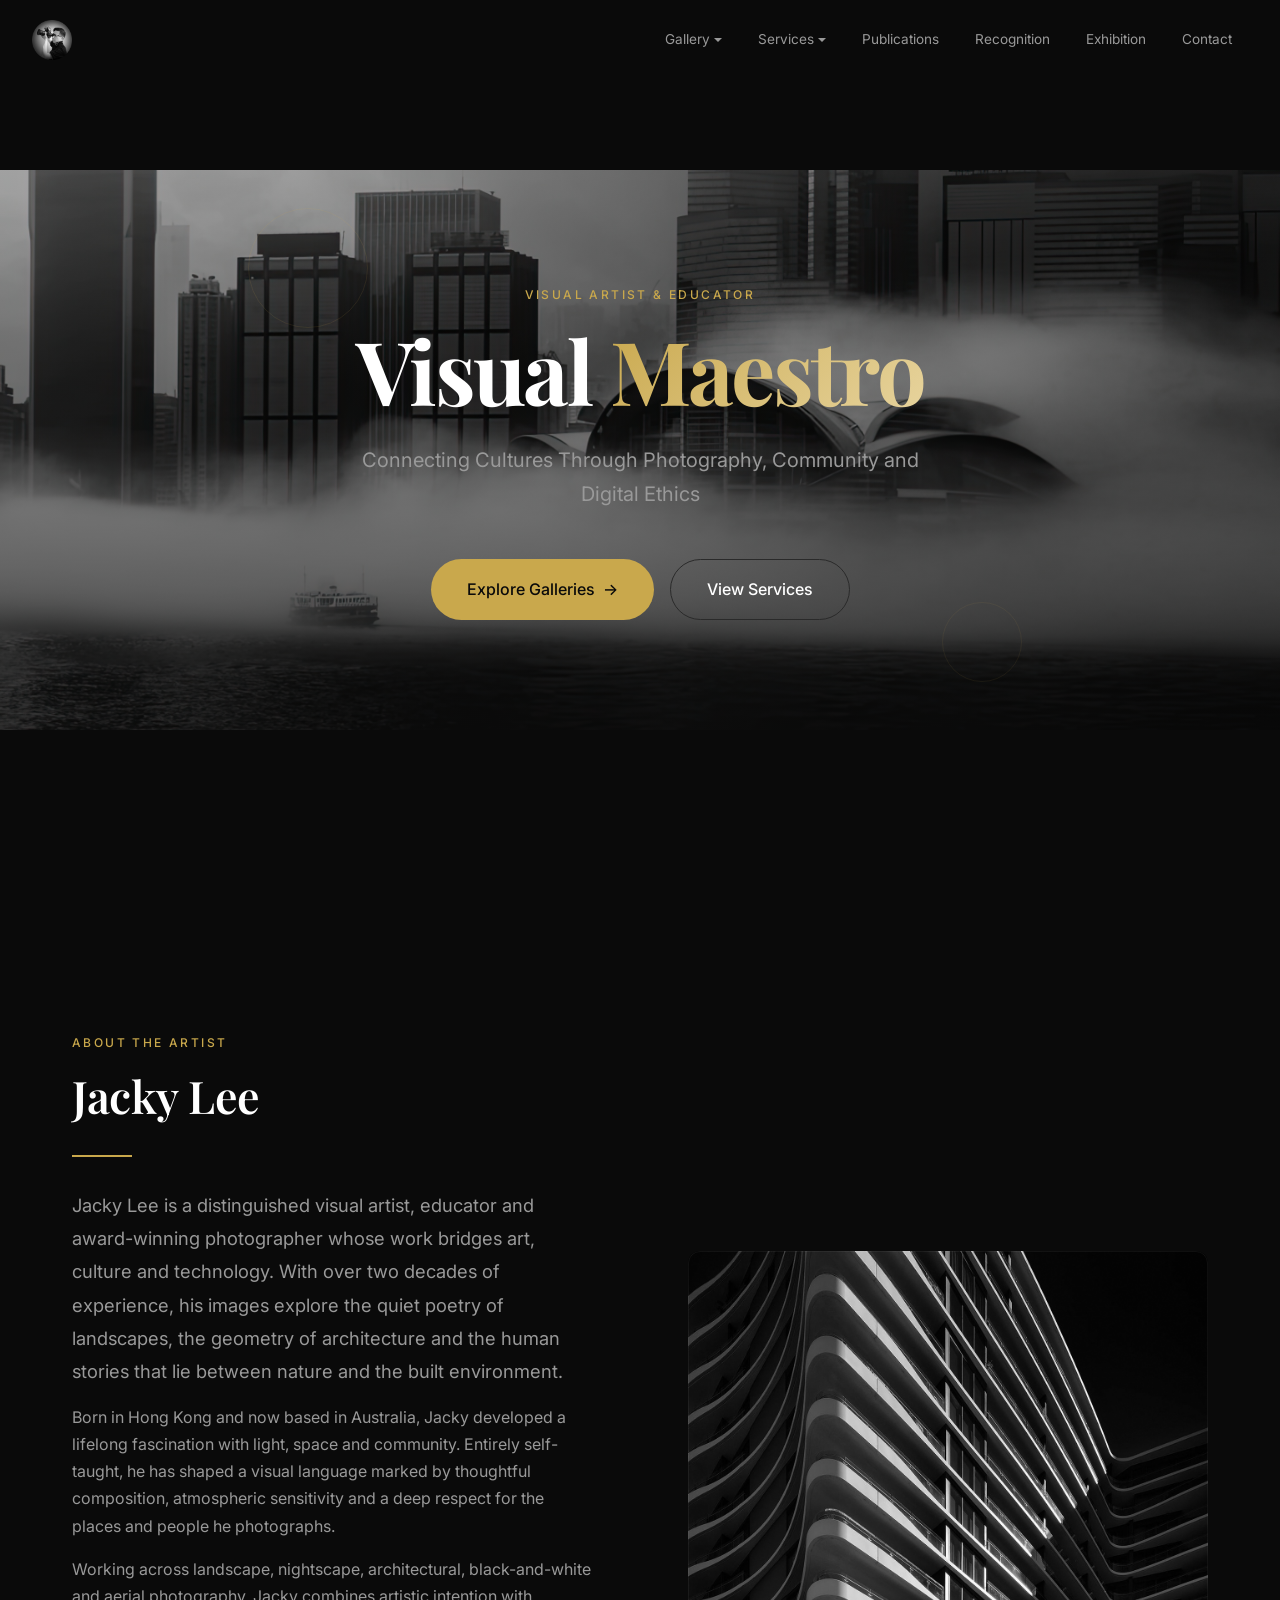
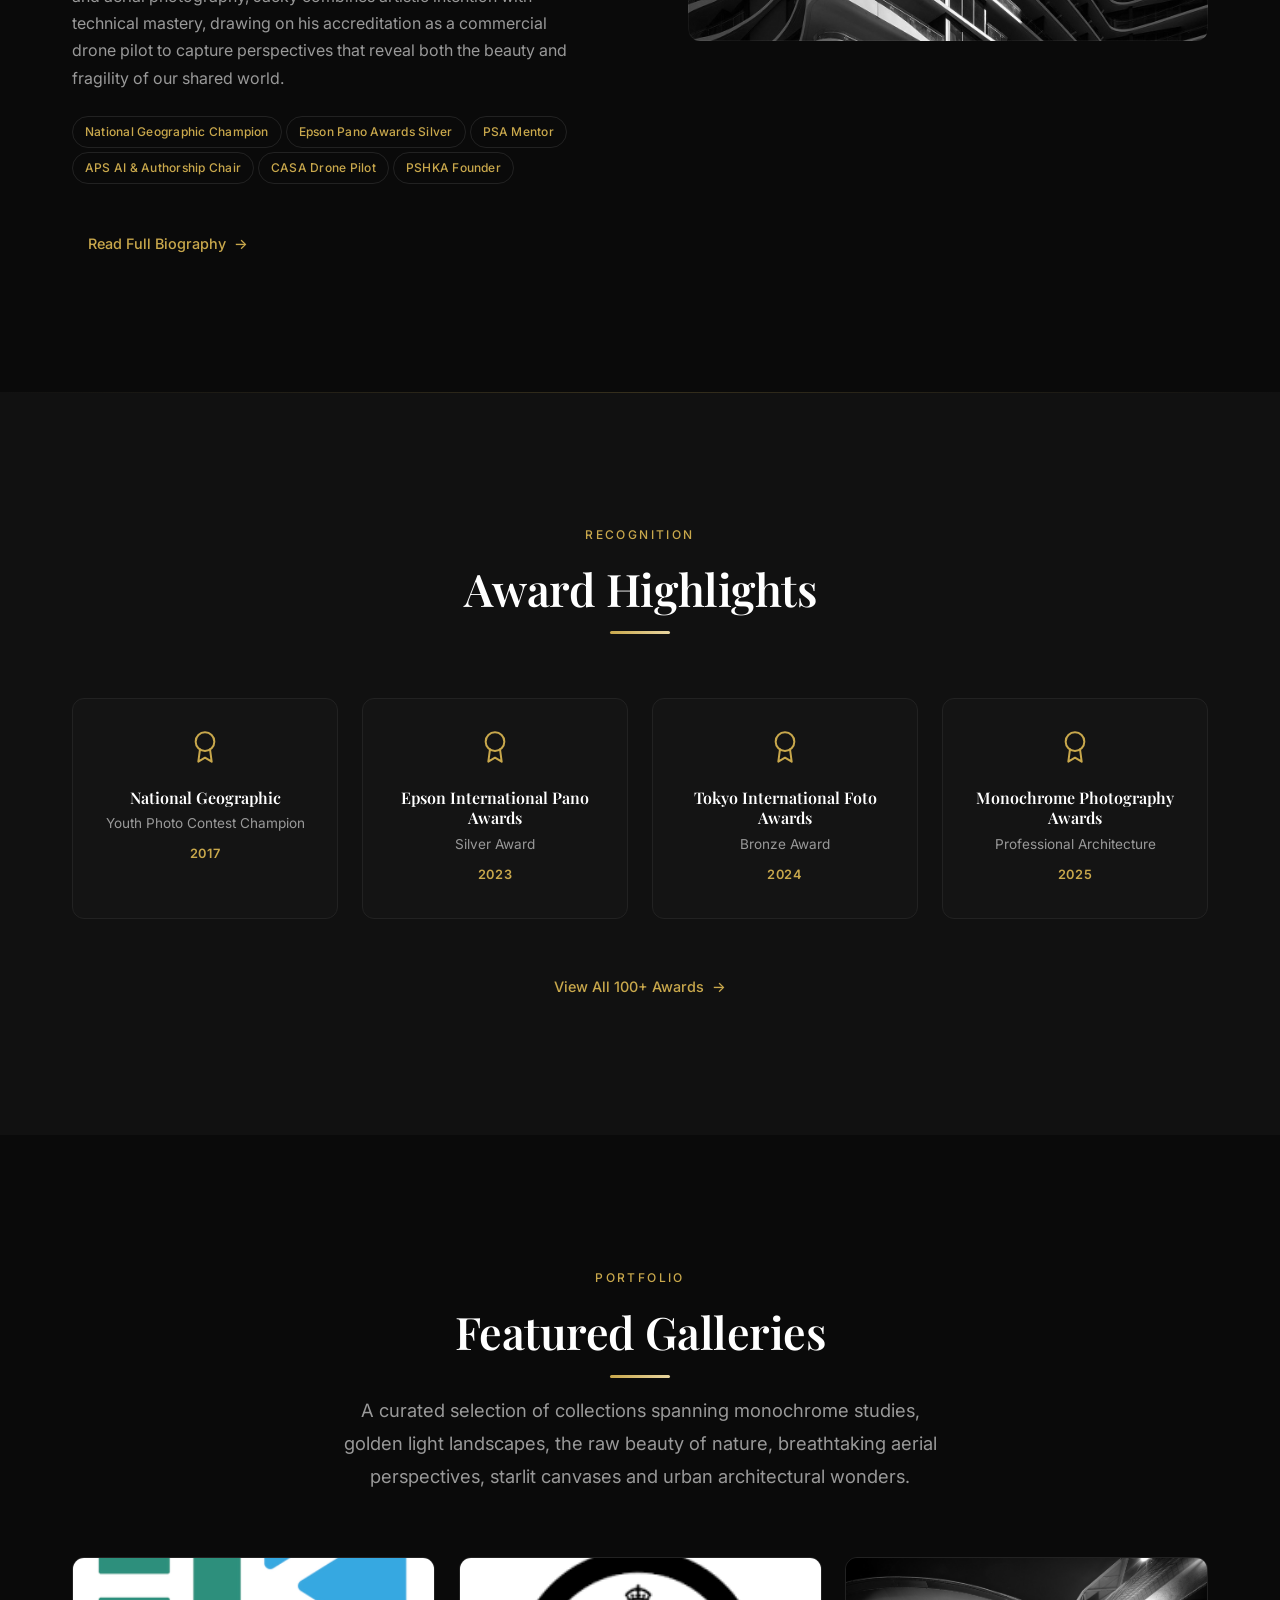
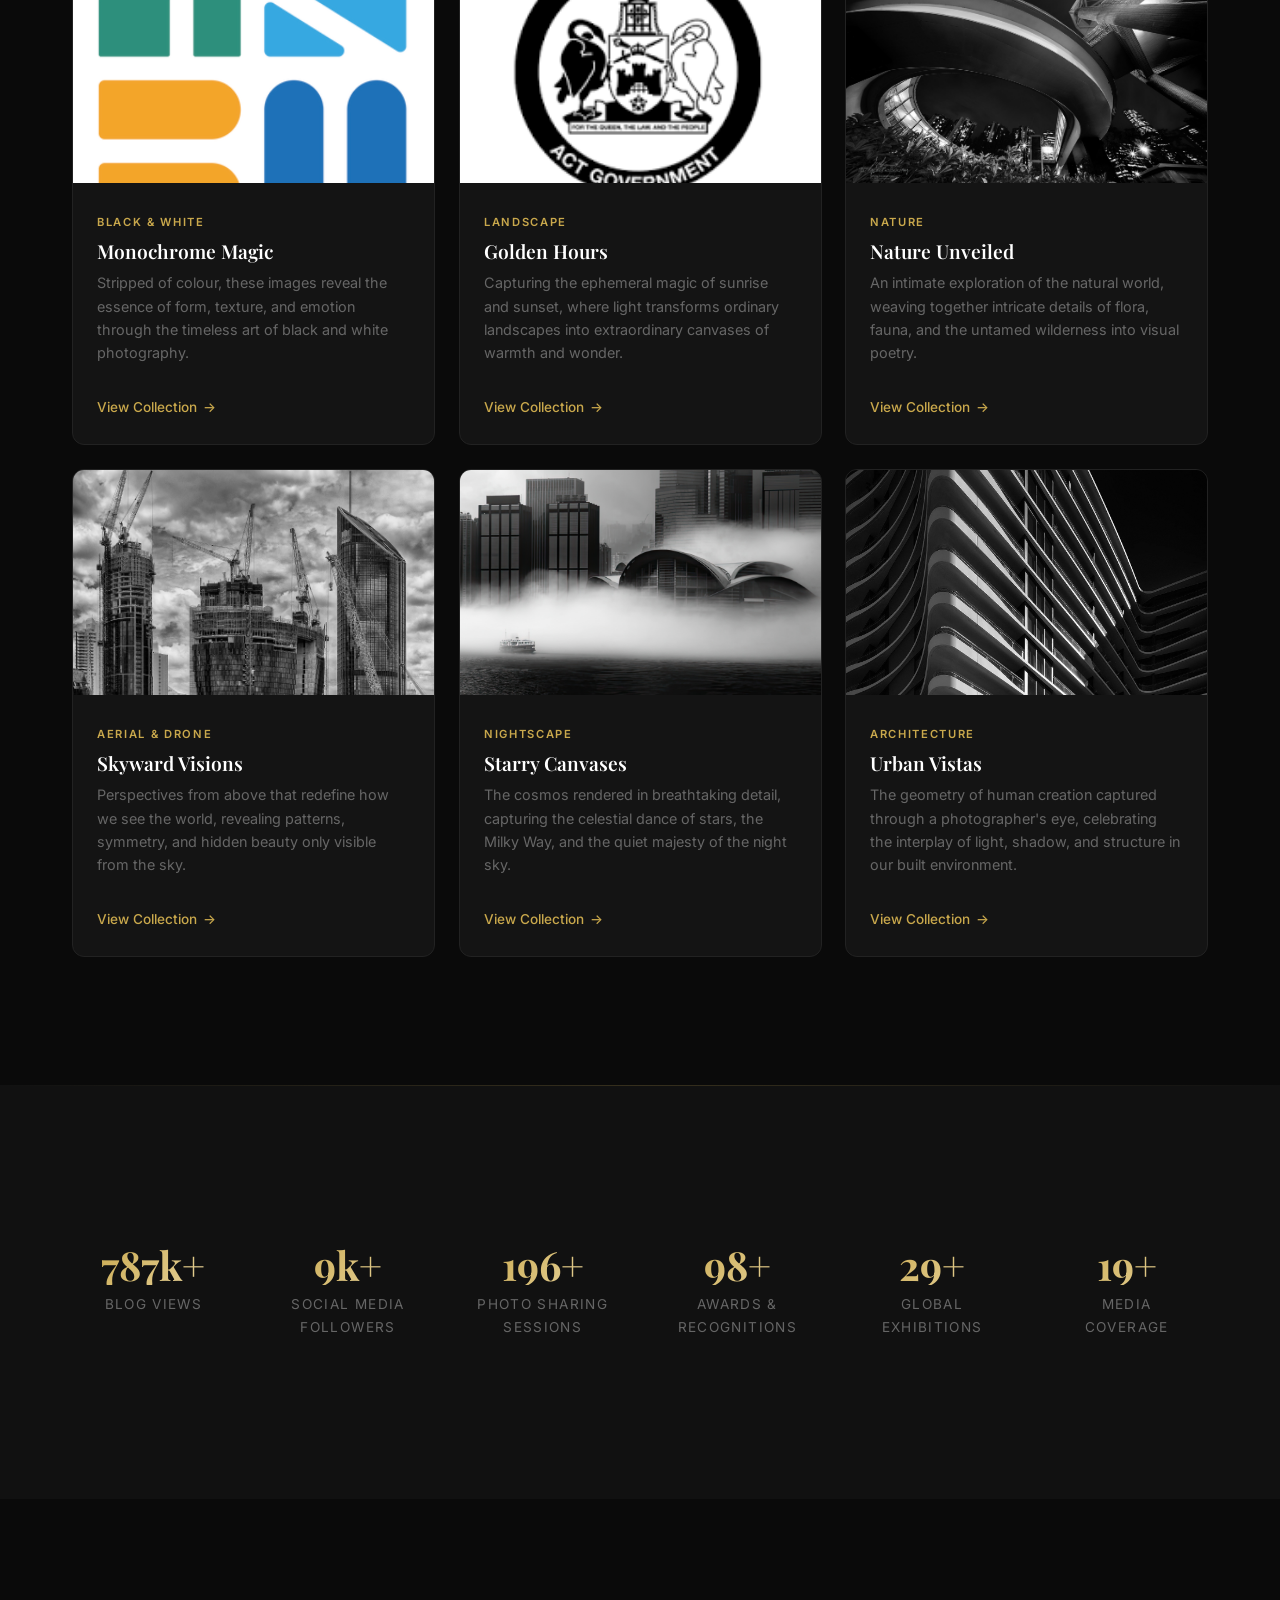
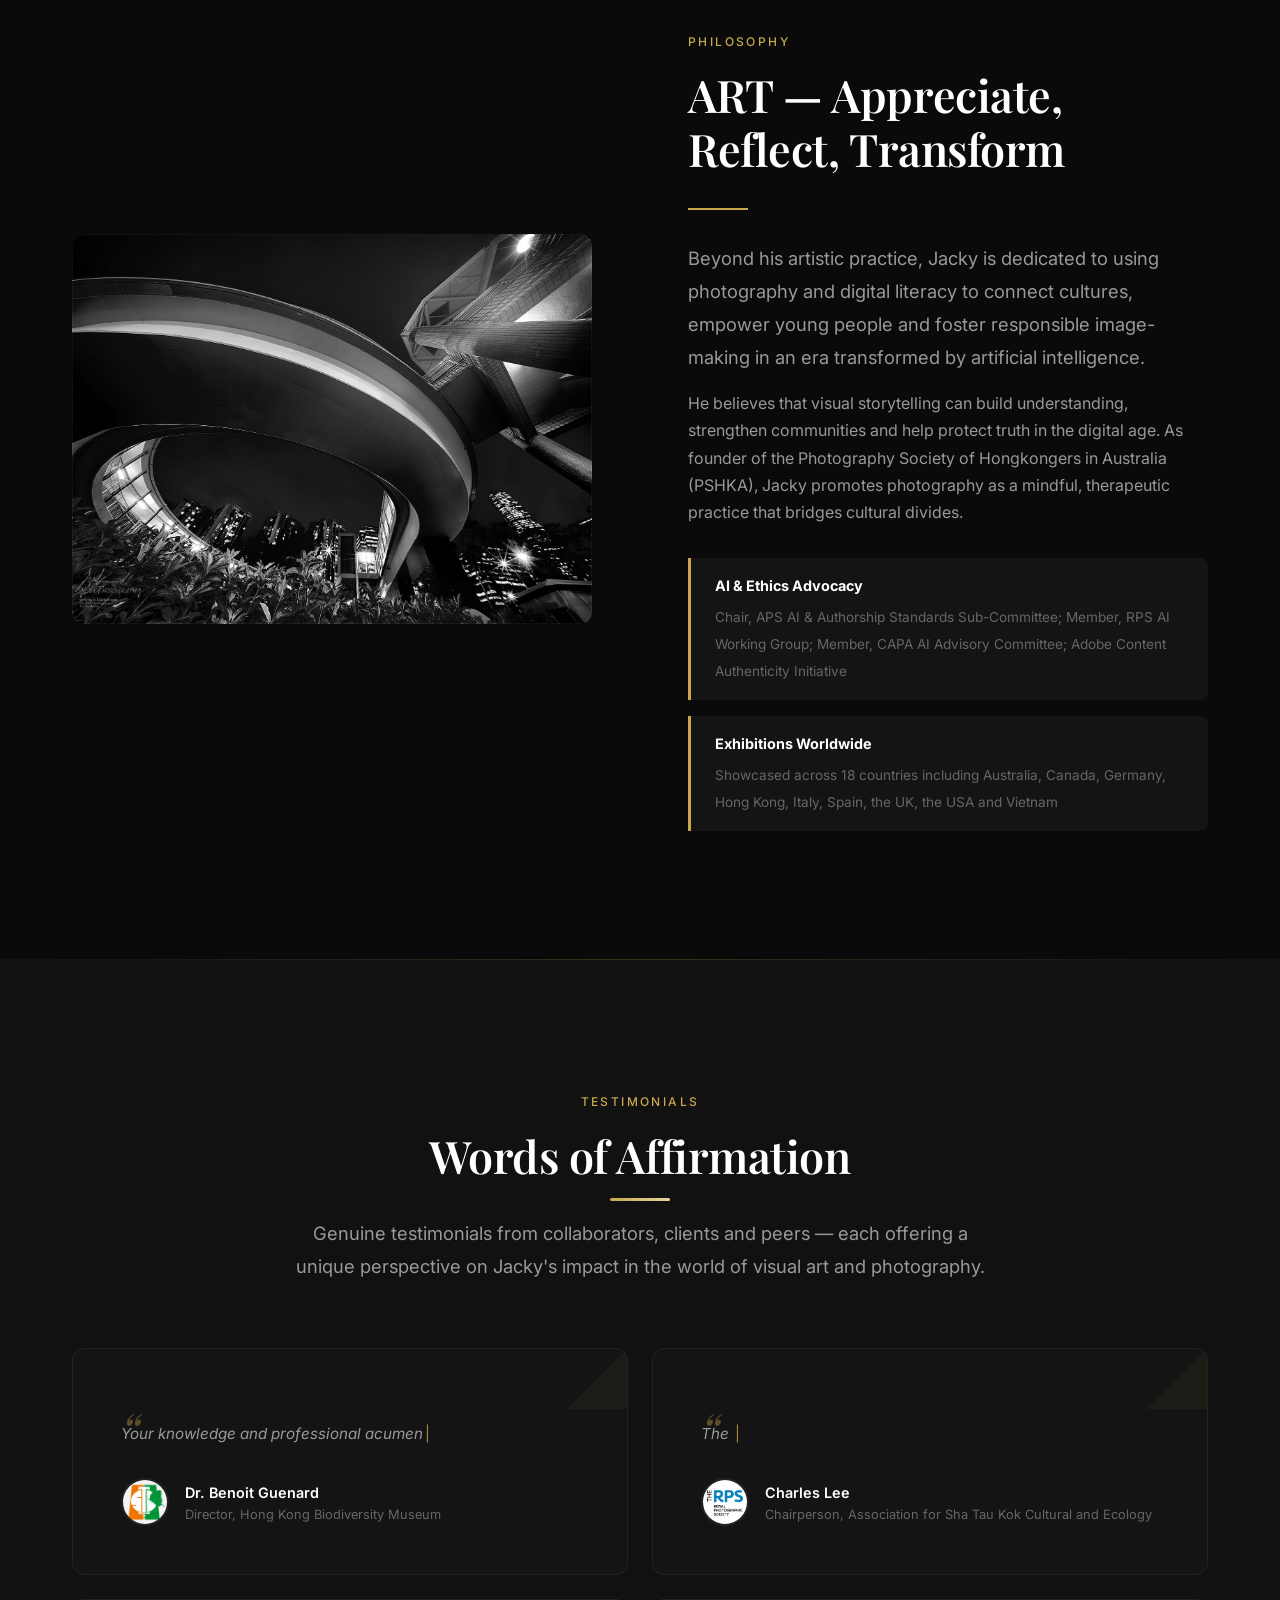
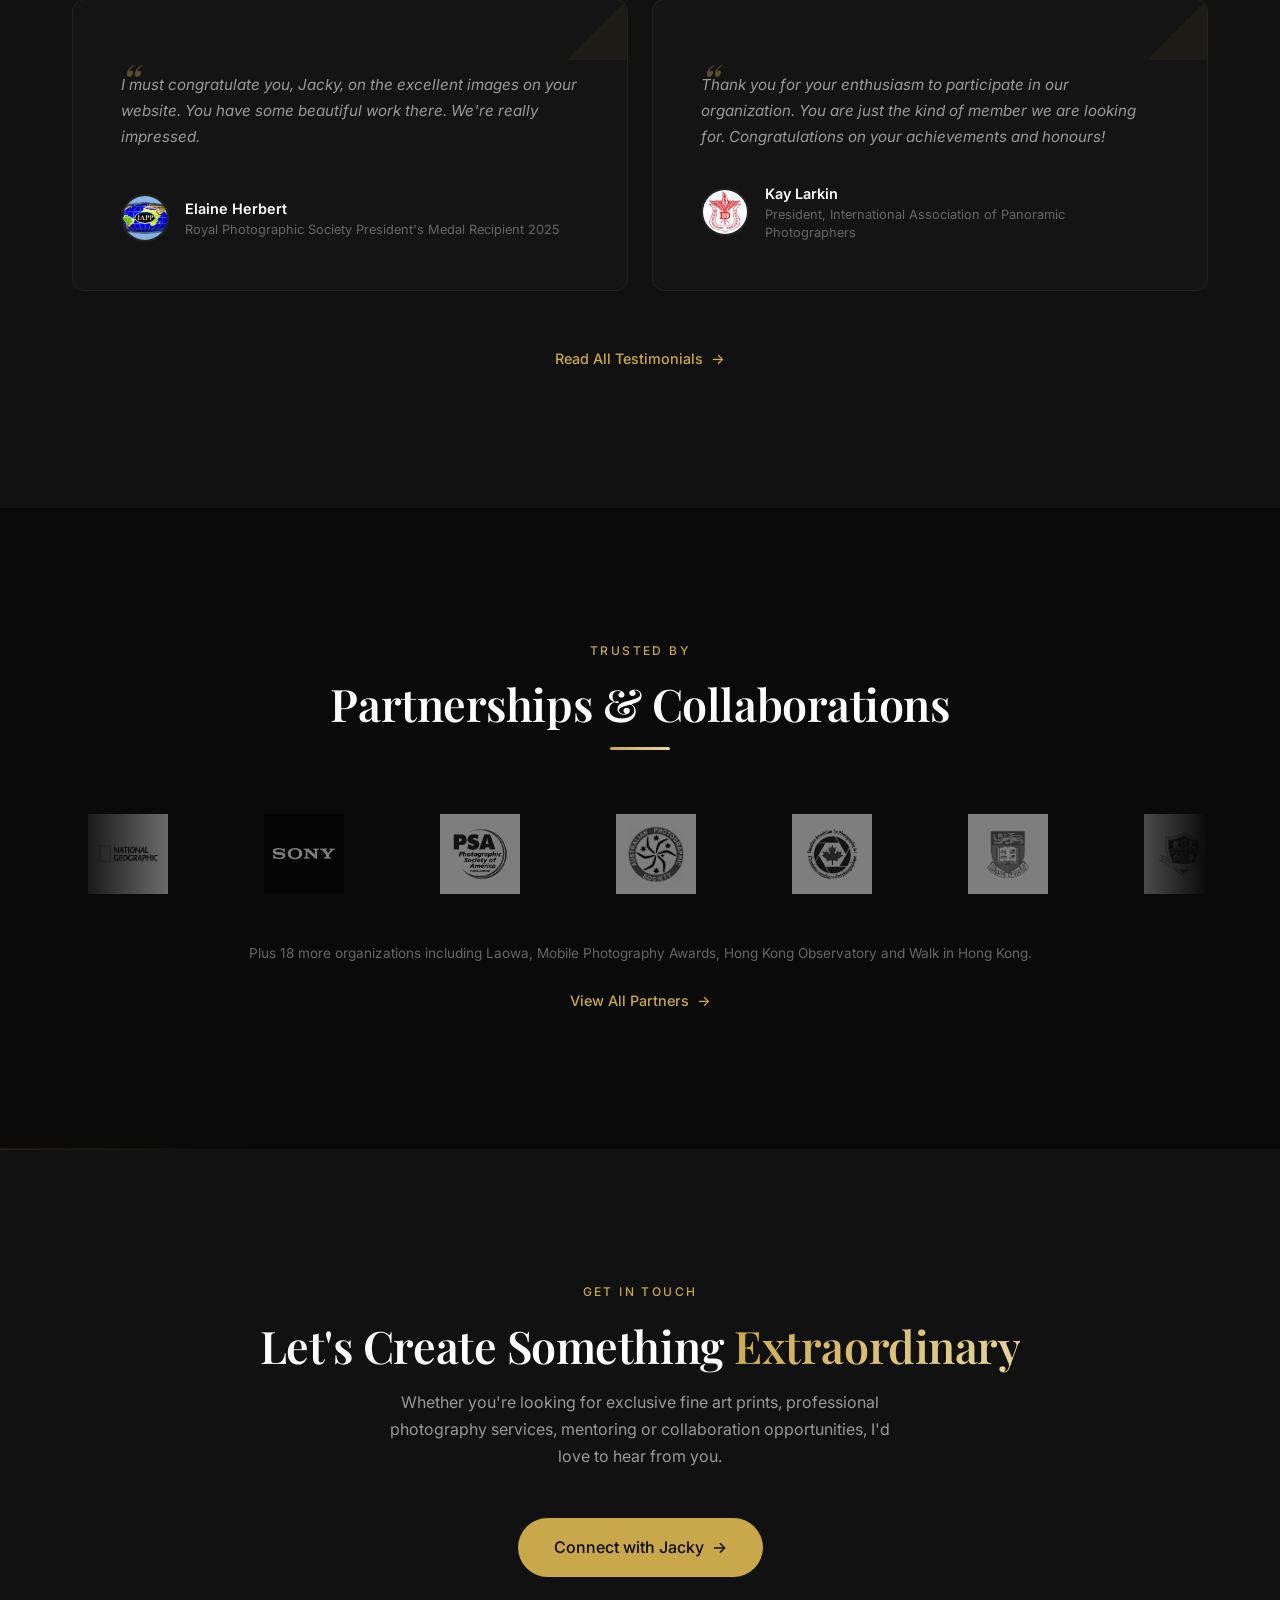
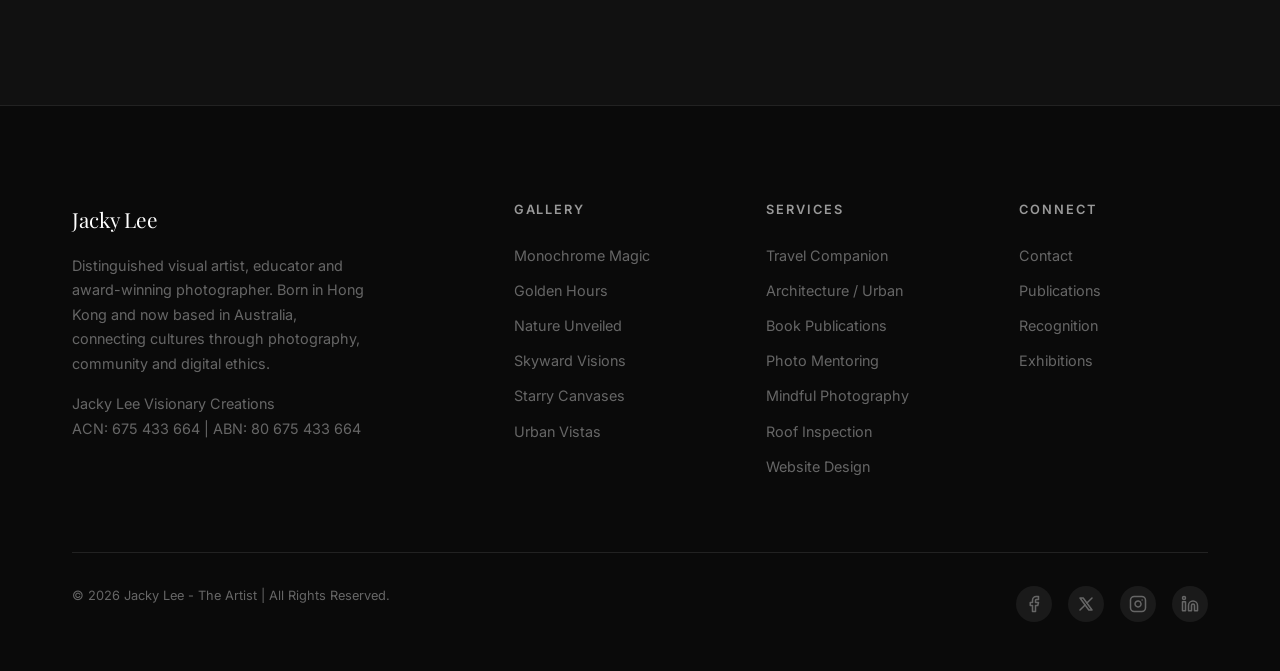
==== index.html @ e9c990aa "Testimonials: 2x2 rotating grid with all 9 quotes and typewriter effect - Changed testimonials from " ====
<!DOCTYPE html>
<html lang="en">
<head>
  <meta charset="UTF-8">
  <meta name="viewport" content="width=device-width, initial-scale=1.0">
  <meta name="description" content="Explore Jacky Lee's artistry: curated galleries, exclusive prints, photography tutorials, and immersive tours. Connect for mentoring and updates.">
  <meta name="author" content="Jacky Lee">
  <meta name="keywords" content="Jacky Lee, photography, visual artist, educator, landscape, nightscape, architectural, aerial drone, fine art prints, Australia, Hong Kong">
  <meta property="og:title" content="Visual Maestro - Jacky Lee The Artist">
  <meta property="og:description" content="Explore Jacky Lee's artistry: curated galleries, exclusive prints, photography tutorials, and immersive tours.">
  <meta property="og:image" content="images/hero/hero-banner.jpg">
  <meta property="og:type" content="website">
  <meta name="theme-color" content="#0a0a0a">
  <title>Visual Maestro - Jacky Lee The Artist</title>

  <!-- Google Fonts -->
  <link rel="preconnect" href="https://fonts.googleapis.com">
  <link rel="preconnect" href="https://fonts.gstatic.com" crossorigin>
  <link href="https://fonts.googleapis.com/css2?family=Playfair+Display:wght@400;600;700&family=Inter:wght@300;400;500;600&display=swap" rel="stylesheet">

  <!-- Stylesheet -->
  <link rel="stylesheet" href="css/style.css">
</head>
<body>

  <!-- Scroll Progress Indicator -->
  <div class="scroll-progress" aria-hidden="true"></div>

  <!-- ======== Header ======== -->
  <header class="header" role="banner">
    <div class="header__inner">
      <a href="index.html" class="header__logo">
        <img src="images/logo/jackylee-logo.png" alt="Jacky Lee logo" class="header__logo-img">
      </a>

      <nav class="nav" role="navigation" aria-label="Main navigation">
        <div class="nav__dropdown">
          <a href="#galleries" class="nav__link nav__dropdown-toggle">Gallery</a>
          <div class="nav__dropdown-menu">
            <a href="galleries/monochrome-magic.html" class="nav__dropdown-item">Monochrome Magic</a>
            <a href="galleries/golden-hours.html" class="nav__dropdown-item">Golden Hours</a>
            <a href="galleries/natures-tapestry.html" class="nav__dropdown-item">Nature Unveiled</a>
            <a href="galleries/skyward-visions.html" class="nav__dropdown-item">Skyward Visions</a>
            <a href="galleries/starry-canvases.html" class="nav__dropdown-item">Starry Canvases</a>
            <a href="galleries/urban-vistas.html" class="nav__dropdown-item">Urban Vistas</a>
          </div>
        </div>
        <div class="nav__dropdown">
          <a href="services.html" class="nav__link nav__dropdown-toggle">Services</a>
          <div class="nav__dropdown-menu">
            <a href="services.html#travel" class="nav__dropdown-item">Travel Companion</a>
            <a href="services.html#architecture" class="nav__dropdown-item">Architecture / Urban</a>
            <a href="services.html#publications" class="nav__dropdown-item">Book Publications</a>
            <a href="services.html#mentoring" class="nav__dropdown-item">Photo Mentoring</a>
            <a href="services.html#mindful" class="nav__dropdown-item">Mindful Photography</a>
            <a href="services.html#inspection" class="nav__dropdown-item">Roof Inspection</a>
            <a href="services.html#webdesign" class="nav__dropdown-item">Website Design</a>
          </div>
        </div>
        <a href="publications.html" class="nav__link">Publications</a>
        <a href="recognition.html" class="nav__link">Recognition</a>
        <a href="exhibition.html" class="nav__link">Exhibition</a>
        <a href="contact.html" class="nav__link">Contact</a>
      </nav>

      <button class="nav-toggle" aria-label="Toggle navigation menu" aria-expanded="false">
        <span class="nav-toggle__bar"></span>
        <span class="nav-toggle__bar"></span>
        <span class="nav-toggle__bar"></span>
      </button>
    </div>
  </header>

  <!-- Mobile Nav Overlay -->
  <div class="nav-overlay" aria-hidden="true"></div>

  <!-- ======== Hero Section ======== -->
  <section class="hero" id="home">
    <div class="hero__bg">
      <img src="images/hero/hero-banner.jpg" alt="Photography by Jacky Lee" loading="eager">
    </div>
    <div class="hero__overlay"></div>
    <div class="hero__content">
      <span class="subtitle animate-in">Visual Artist &amp; Educator</span>
      <h1 class="hero__title animate-in animate-in--delay-1">Visual <span class="text-gradient">Maestro</span></h1>
      <p class="hero__subtitle animate-in animate-in--delay-2">Connecting Cultures Through Photography, Community and Digital Ethics</p>
      <div class="hero__cta animate-in animate-in--delay-3">
        <a href="#galleries" class="btn btn--primary btn--lg">Explore Galleries <span class="btn__arrow">&rarr;</span></a>
        <a href="services.html" class="btn btn--outline btn--lg">View Services</a>
      </div>
    </div>
  </section>

  <!-- ======== About Section ======== -->
  <section class="section" id="about">
    <div class="container">
      <div class="split animate-in">
        <div class="split__content">
          <span class="subtitle">About the Artist</span>
          <h2>Jacky Lee</h2>
          <div class="divider"></div>
          <p class="lead">Jacky Lee is a distinguished visual artist, educator and award-winning photographer whose work bridges art, culture and technology. With over two decades of experience, his images explore the quiet poetry of landscapes, the geometry of architecture and the human stories that lie between nature and the built environment.</p>
          <p>Born in Hong Kong and now based in Australia, Jacky developed a lifelong fascination with light, space and community. Entirely self-taught, he has shaped a visual language marked by thoughtful composition, atmospheric sensitivity and a deep respect for the places and people he photographs.</p>
          <p>Working across landscape, nightscape, architectural, black-and-white and aerial photography, Jacky combines artistic intention with technical mastery, drawing on his accreditation as a commercial drone pilot to capture perspectives that reveal both the beauty and fragility of our shared world.</p>
          <div class="credentials">
            <span class="credentials__tag">National Geographic Champion</span>
            <span class="credentials__tag">Epson Pano Awards Silver</span>
            <span class="credentials__tag">PSA Mentor</span>
            <span class="credentials__tag">APS AI &amp; Authorship Chair</span>
            <span class="credentials__tag">CASA Drone Pilot</span>
            <span class="credentials__tag">PSHKA Founder</span>
          </div>
          <a href="about.html" class="btn btn--ghost mt-2">Read Full Biography <span class="btn__arrow">&rarr;</span></a>
        </div>
        <div class="split__image">
          <img src="images/about/about-jacky.jpg" alt="Jacky Lee - Visual Artist and Photographer" loading="lazy">
        </div>
      </div>
    </div>
  </section>

  <!-- ======== Awards Highlight Section ======== -->
  <section class="section section--alt" id="awards">
    <div class="container">
      <div class="text-center mb-4 animate-in">
        <span class="subtitle">Recognition</span>
        <h2>Award Highlights</h2>
      </div>
      <div class="awards-row animate-in">
        <div class="award-card">
          <div class="award-card__icon">
            <svg width="32" height="32" viewBox="0 0 24 24" fill="none" stroke="currentColor" stroke-width="1.5" stroke-linecap="round" stroke-linejoin="round"><circle cx="12" cy="8" r="7"></circle><polyline points="8.21 13.89 7 23 12 20 17 23 15.79 13.88"></polyline></svg>
          </div>
          <div class="award-card__title">National Geographic</div>
          <div class="award-card__detail">Youth Photo Contest Champion</div>
          <div class="award-card__year">2017</div>
        </div>
        <div class="award-card">
          <div class="award-card__icon">
            <svg width="32" height="32" viewBox="0 0 24 24" fill="none" stroke="currentColor" stroke-width="1.5" stroke-linecap="round" stroke-linejoin="round"><circle cx="12" cy="8" r="7"></circle><polyline points="8.21 13.89 7 23 12 20 17 23 15.79 13.88"></polyline></svg>
          </div>
          <div class="award-card__title">Epson International Pano Awards</div>
          <div class="award-card__detail">Silver Award</div>
          <div class="award-card__year">2023</div>
        </div>
        <div class="award-card">
          <div class="award-card__icon">
            <svg width="32" height="32" viewBox="0 0 24 24" fill="none" stroke="currentColor" stroke-width="1.5" stroke-linecap="round" stroke-linejoin="round"><circle cx="12" cy="8" r="7"></circle><polyline points="8.21 13.89 7 23 12 20 17 23 15.79 13.88"></polyline></svg>
          </div>
          <div class="award-card__title">Tokyo International Foto Awards</div>
          <div class="award-card__detail">Bronze Award</div>
          <div class="award-card__year">2024</div>
        </div>
        <div class="award-card">
          <div class="award-card__icon">
            <svg width="32" height="32" viewBox="0 0 24 24" fill="none" stroke="currentColor" stroke-width="1.5" stroke-linecap="round" stroke-linejoin="round"><circle cx="12" cy="8" r="7"></circle><polyline points="8.21 13.89 7 23 12 20 17 23 15.79 13.88"></polyline></svg>
          </div>
          <div class="award-card__title">Monochrome Photography Awards</div>
          <div class="award-card__detail">Professional Architecture</div>
          <div class="award-card__year">2025</div>
        </div>
      </div>
      <div class="text-center mt-3 animate-in">
        <a href="recognition.html" class="btn btn--ghost">View All 100+ Awards <span class="btn__arrow">&rarr;</span></a>
      </div>
    </div>
  </section>

  <!-- ======== Featured Galleries Section ======== -->
  <section class="section" id="galleries">
    <div class="container">
      <div class="text-center mb-4 animate-in">
        <span class="subtitle">Portfolio</span>
        <h2>Featured Galleries</h2>
        <p class="lead" style="max-width: 600px; margin: var(--spacing-md) auto 0;">A curated selection of collections spanning monochrome studies, golden light landscapes, the raw beauty of nature, breathtaking aerial perspectives, starlit canvases and urban architectural wonders.</p>
      </div>

      <div class="gallery-grid">
        <!-- Monochrome Magic -->
        <a href="galleries/monochrome-magic.html" class="card animate-in animate-in--delay-1">
          <div class="card__image">
            <img src="images/gallery/monochrome-magic.jpg" alt="Monochrome Magic gallery - black and white photography" loading="lazy">
            <div class="card__image-overlay"></div>
          </div>
          <div class="card__body">
            <span class="card__tag">Black &amp; White</span>
            <h3 class="card__title">Monochrome Magic</h3>
            <p class="card__text">Stripped of colour, these images reveal the essence of form, texture, and emotion through the timeless art of black and white photography.</p>
            <span class="card__link">View Collection <span class="btn__arrow">&rarr;</span></span>
          </div>
        </a>

        <!-- Golden Hours -->
        <a href="galleries/golden-hours.html" class="card animate-in animate-in--delay-2">
          <div class="card__image">
            <img src="images/gallery/golden-hours.jpg" alt="Golden Hours gallery - warm sunset landscape photography" loading="lazy">
            <div class="card__image-overlay"></div>
          </div>
          <div class="card__body">
            <span class="card__tag">Landscape</span>
            <h3 class="card__title">Golden Hours</h3>
            <p class="card__text">Capturing the ephemeral magic of sunrise and sunset, where light transforms ordinary landscapes into extraordinary canvases of warmth and wonder.</p>
            <span class="card__link">View Collection <span class="btn__arrow">&rarr;</span></span>
          </div>
        </a>

        <!-- Nature Unveiled -->
        <a href="galleries/natures-tapestry.html" class="card animate-in animate-in--delay-3">
          <div class="card__image">
            <img src="images/gallery/nature-unveiled.jpg" alt="Nature Unveiled gallery - natural landscape photography" loading="lazy">
            <div class="card__image-overlay"></div>
          </div>
          <div class="card__body">
            <span class="card__tag">Nature</span>
            <h3 class="card__title">Nature Unveiled</h3>
            <p class="card__text">An intimate exploration of the natural world, weaving together intricate details of flora, fauna, and the untamed wilderness into visual poetry.</p>
            <span class="card__link">View Collection <span class="btn__arrow">&rarr;</span></span>
          </div>
        </a>

        <!-- Skyward Visions -->
        <a href="galleries/skyward-visions.html" class="card animate-in animate-in--delay-4">
          <div class="card__image">
            <img src="images/gallery/skyward-visions.jpg" alt="Skyward Visions gallery - aerial drone photography" loading="lazy">
            <div class="card__image-overlay"></div>
          </div>
          <div class="card__body">
            <span class="card__tag">Aerial &amp; Drone</span>
            <h3 class="card__title">Skyward Visions</h3>
            <p class="card__text">Perspectives from above that redefine how we see the world, revealing patterns, symmetry, and hidden beauty only visible from the sky.</p>
            <span class="card__link">View Collection <span class="btn__arrow">&rarr;</span></span>
          </div>
        </a>

        <!-- Starry Canvases -->
        <a href="galleries/starry-canvases.html" class="card animate-in animate-in--delay-1">
          <div class="card__image">
            <img src="images/gallery/starry-canvases.jpg" alt="Starry Canvases gallery - nightscape astrophotography" loading="lazy">
            <div class="card__image-overlay"></div>
          </div>
          <div class="card__body">
            <span class="card__tag">Nightscape</span>
            <h3 class="card__title">Starry Canvases</h3>
            <p class="card__text">The cosmos rendered in breathtaking detail, capturing the celestial dance of stars, the Milky Way, and the quiet majesty of the night sky.</p>
            <span class="card__link">View Collection <span class="btn__arrow">&rarr;</span></span>
          </div>
        </a>

        <!-- Urban Vistas -->
        <a href="galleries/urban-vistas.html" class="card animate-in animate-in--delay-2">
          <div class="card__image">
            <img src="images/gallery/urban-vistas.jpg" alt="Urban Vistas gallery - architectural photography" loading="lazy">
            <div class="card__image-overlay"></div>
          </div>
          <div class="card__body">
            <span class="card__tag">Architecture</span>
            <h3 class="card__title">Urban Vistas</h3>
            <p class="card__text">The geometry of human creation captured through a photographer's eye, celebrating the interplay of light, shadow, and structure in our built environment.</p>
            <span class="card__link">View Collection <span class="btn__arrow">&rarr;</span></span>
          </div>
        </a>
      </div>
    </div>
  </section>

  <!-- ======== Stats Section ======== -->
  <section class="section section--alt" id="stats">
    <div class="container">
      <div class="stats animate-in">
        <div class="stat">
          <div class="stat__number" data-count="800" data-suffix="k+">0</div>
          <div class="stat__label">Blog Views</div>
        </div>
        <div class="stat">
          <div class="stat__number" data-count="10" data-suffix="k+">0</div>
          <div class="stat__label">Social Media Followers</div>
        </div>
        <div class="stat">
          <div class="stat__number" data-count="200" data-suffix="+">0</div>
          <div class="stat__label">Photo Sharing Sessions</div>
        </div>
        <div class="stat">
          <div class="stat__number" data-count="100" data-suffix="+">0</div>
          <div class="stat__label">Awards &amp; Recognitions</div>
        </div>
        <div class="stat">
          <div class="stat__number" data-count="30" data-suffix="+">0</div>
          <div class="stat__label">Global Exhibitions</div>
        </div>
        <div class="stat">
          <div class="stat__number" data-count="20" data-suffix="+">0</div>
          <div class="stat__label">Media Coverage</div>
        </div>
      </div>
    </div>
  </section>

  <!-- ======== ART Philosophy Section ======== -->
  <section class="section" id="philosophy">
    <div class="container">
      <div class="split split--reverse animate-in">
        <div class="split__content">
          <span class="subtitle">Philosophy</span>
          <h2>ART &mdash; Appreciate, Reflect, Transform</h2>
          <div class="divider"></div>
          <p class="lead">Beyond his artistic practice, Jacky is dedicated to using photography and digital literacy to connect cultures, empower young people and foster responsible image-making in an era transformed by artificial intelligence.</p>
          <p>He believes that visual storytelling can build understanding, strengthen communities and help protect truth in the digital age. As founder of the Photography Society of Hongkongers in Australia (PSHKA), Jacky promotes photography as a mindful, therapeutic practice that bridges cultural divides.</p>
          <div class="philosophy-roles">
            <div class="philosophy-role">
              <strong>AI &amp; Ethics Advocacy</strong>
              <span>Chair, APS AI &amp; Authorship Standards Sub-Committee; Member, RPS AI Working Group; Member, CAPA AI Advisory Committee; Adobe Content Authenticity Initiative</span>
            </div>
            <div class="philosophy-role">
              <strong>Exhibitions Worldwide</strong>
              <span>Showcased across 18 countries including Australia, Canada, Germany, Hong Kong, Italy, Spain, the UK, the USA and Vietnam</span>
            </div>
          </div>
        </div>
        <div class="split__image">
          <img src="images/gallery/nature-unveiled.jpg" alt="Mindful photography - connecting cultures through art" loading="lazy">
        </div>
      </div>
    </div>
  </section>

  <!-- ======== Testimonials Section ======== -->
  <section class="section section--alt" id="testimonials">
    <div class="container">
      <div class="text-center mb-4 animate-in">
        <span class="subtitle">Testimonials</span>
        <h2>Words of Affirmation</h2>
        <p class="lead" style="max-width: 700px; margin: var(--spacing-md) auto 0;">Genuine testimonials from collaborators, clients and peers &mdash; each offering a unique perspective on Jacky's impact in the world of visual art and photography.</p>
      </div>

      <div class="testimonials-grid animate-in" id="testimonials-carousel">
        <!-- Slot 0 -->
        <div class="testimonial-card" data-slot="0">
          <div class="testimonial-card__quote">Your knowledge and professional acumen have greatly contributed to setting the high standard and the rigorous judging framework that were central to the contest's success.</div>
          <div class="testimonial-card__author">
            <img src="images/testimonials/benoit-guenard.jpg" alt="Dr. Benoit Guenard" class="testimonial-card__avatar" loading="lazy">
            <div>
              <div class="testimonial-card__name">Dr. Benoit Guenard</div>
              <div class="testimonial-card__role">Director, Hong Kong Biodiversity Museum</div>
            </div>
          </div>
        </div>

        <!-- Slot 1 -->
        <div class="testimonial-card" data-slot="1">
          <div class="testimonial-card__quote">The art photo galleries, showcasing the gorgeous natural scenery and city landscape of Hong Kong, was well received by the visitors in the art revitalization project.</div>
          <div class="testimonial-card__author">
            <img src="images/testimonials/charles-lee.jpg" alt="Charles Lee" class="testimonial-card__avatar" loading="lazy">
            <div>
              <div class="testimonial-card__name">Charles Lee</div>
              <div class="testimonial-card__role">Chairperson, Association for Sha Tau Kok Cultural and Ecology</div>
            </div>
          </div>
        </div>

        <!-- Slot 2 -->
        <div class="testimonial-card" data-slot="2">
          <div class="testimonial-card__quote">I must congratulate you, Jacky, on the excellent images on your website. You have some beautiful work there. We're really impressed.</div>
          <div class="testimonial-card__author">
            <img src="images/testimonials/elaine-herbert.jpg" alt="Elaine Herbert" class="testimonial-card__avatar" loading="lazy">
            <div>
              <div class="testimonial-card__name">Elaine Herbert</div>
              <div class="testimonial-card__role">Royal Photographic Society President's Medal Recipient 2025</div>
            </div>
          </div>
        </div>

        <!-- Slot 3 -->
        <div class="testimonial-card" data-slot="3">
          <div class="testimonial-card__quote">Thank you for your enthusiasm to participate in our organization. You are just the kind of member we are looking for. Congratulations on your achievements and honours!</div>
          <div class="testimonial-card__author">
            <img src="images/testimonials/kay-larkin.jpg" alt="Kay Larkin" class="testimonial-card__avatar" loading="lazy">
            <div>
              <div class="testimonial-card__name">Kay Larkin</div>
              <div class="testimonial-card__role">President, International Association of Panoramic Photographers</div>
            </div>
          </div>
        </div>
      </div>

      <div class="text-center mt-3 animate-in">
        <a href="about.html#testimonials" class="btn btn--ghost">Read All Testimonials <span class="btn__arrow">&rarr;</span></a>
      </div>
    </div>
  </section>

  <!-- ======== Trusted By Section ======== -->
  <section class="section" id="partnerships">
    <div class="container">
      <div class="text-center mb-3 animate-in">
        <span class="subtitle">Trusted By</span>
        <h2>Partnerships &amp; Collaborations</h2>
      </div>
      <div class="marquee animate-in">
        <div class="marquee__track">
          <!-- First set of logos -->
          <div class="marquee__item">
            <img src="images/partners/national-geographic.jpg" alt="National Geographic" loading="lazy">
          </div>
          <div class="marquee__item">
            <img src="images/partners/rps.jpg" alt="Royal Photographic Society" loading="lazy">
          </div>
          <div class="marquee__item">
            <img src="images/partners/psa.jpg" alt="Photographic Society of America" loading="lazy">
          </div>
          <div class="marquee__item">
            <img src="images/partners/aps.jpg" alt="Australian Photographic Society" loading="lazy">
          </div>
          <div class="marquee__item">
            <img src="images/partners/capa.jpg" alt="Canadian Association of Photographic Art" loading="lazy">
          </div>
          <div class="marquee__item">
            <img src="images/partners/sony-hk.jpg" alt="Sony Hong Kong" loading="lazy">
          </div>
          <div class="marquee__item">
            <img src="images/partners/hku.jpg" alt="University of Hong Kong" loading="lazy">
          </div>
          <div class="marquee__item">
            <img src="images/partners/act-government.jpg" alt="ACT Government of Australia" loading="lazy">
          </div>
          <!-- Duplicate set for seamless loop -->
          <div class="marquee__item">
            <img src="images/partners/national-geographic.jpg" alt="National Geographic" loading="lazy">
          </div>
          <div class="marquee__item">
            <img src="images/partners/rps.jpg" alt="Royal Photographic Society" loading="lazy">
          </div>
          <div class="marquee__item">
            <img src="images/partners/psa.jpg" alt="Photographic Society of America" loading="lazy">
          </div>
          <div class="marquee__item">
            <img src="images/partners/aps.jpg" alt="Australian Photographic Society" loading="lazy">
          </div>
          <div class="marquee__item">
            <img src="images/partners/capa.jpg" alt="Canadian Association of Photographic Art" loading="lazy">
          </div>
          <div class="marquee__item">
            <img src="images/partners/sony-hk.jpg" alt="Sony Hong Kong" loading="lazy">
          </div>
          <div class="marquee__item">
            <img src="images/partners/hku.jpg" alt="University of Hong Kong" loading="lazy">
          </div>
          <div class="marquee__item">
            <img src="images/partners/act-government.jpg" alt="ACT Government of Australia" loading="lazy">
          </div>
        </div>
      </div>
      <div class="text-center mt-2 animate-in">
        <p class="trusted-note">Plus 18 more organizations including Laowa, Mobile Photography Awards, Hong Kong Observatory and Walk in Hong Kong.</p>
        <a href="about.html#partnerships" class="btn btn--ghost">View All Partners <span class="btn__arrow">&rarr;</span></a>
      </div>
    </div>
  </section>

  <!-- ======== CTA Section ======== -->
  <section class="cta-section section--alt" id="connect">
    <div class="container">
      <div class="animate-in">
        <span class="subtitle">Get in Touch</span>
        <h2 class="cta-section__title">Let's Create Something <span class="text-gradient">Extraordinary</span></h2>
        <p class="cta-section__text">Whether you're looking for exclusive fine art prints, professional photography services, mentoring or collaboration opportunities, I'd love to hear from you.</p>
        <a href="mailto:info@jackylee.art?subject=Enquiry" class="btn btn--primary btn--lg">Connect with Jacky <span class="btn__arrow">&rarr;</span></a>
      </div>
    </div>
  </section>

  <!-- ======== Footer ======== -->
  <footer class="footer" role="contentinfo">
    <div class="container">
      <div class="footer__grid">
        <!-- Brand Column -->
        <div>
          <div class="footer__brand">Jacky Lee</div>
          <p class="footer__text">Distinguished visual artist, educator and award-winning photographer. Born in Hong Kong and now based in Australia, connecting cultures through photography, community and digital ethics.</p>
          <p class="footer__text footer__business">Jacky Lee Visionary Creations<br>ACN: 675 433 664 | ABN: 80 675 433 664</p>
        </div>

        <!-- Galleries Column -->
        <div>
          <h4 class="footer__heading">Gallery</h4>
          <ul class="footer__links">
            <li><a href="galleries/monochrome-magic.html">Monochrome Magic</a></li>
            <li><a href="galleries/golden-hours.html">Golden Hours</a></li>
            <li><a href="galleries/natures-tapestry.html">Nature Unveiled</a></li>
            <li><a href="galleries/skyward-visions.html">Skyward Visions</a></li>
            <li><a href="galleries/starry-canvases.html">Starry Canvases</a></li>
            <li><a href="galleries/urban-vistas.html">Urban Vistas</a></li>
          </ul>
        </div>

        <!-- Services Column -->
        <div>
          <h4 class="footer__heading">Services</h4>
          <ul class="footer__links">
            <li><a href="services.html#travel">Travel Companion</a></li>
            <li><a href="services.html#architecture">Architecture / Urban</a></li>
            <li><a href="services.html#publications">Book Publications</a></li>
            <li><a href="services.html#mentoring">Photo Mentoring</a></li>
            <li><a href="services.html#mindful">Mindful Photography</a></li>
            <li><a href="services.html#inspection">Roof Inspection</a></li>
            <li><a href="services.html#webdesign">Website Design</a></li>
          </ul>
        </div>

        <!-- Connect Column -->
        <div>
          <h4 class="footer__heading">Connect</h4>
          <ul class="footer__links">
            <li><a href="contact.html">Contact</a></li>
            <li><a href="publications.html">Publications</a></li>
            <li><a href="recognition.html">Recognition</a></li>
            <li><a href="exhibition.html">Exhibitions</a></li>
          </ul>
        </div>
      </div>

      <div class="footer__bottom">
        <p class="footer__copyright">&copy; 2026 Jacky Lee - The Artist | All Rights Reserved.</p>
        <div class="footer__social">
          <a href="https://www.facebook.com/skleejacky" target="_blank" rel="noopener noreferrer" aria-label="Facebook">
            <svg width="18" height="18" viewBox="0 0 24 24" fill="none" stroke="currentColor" stroke-width="2" stroke-linecap="round" stroke-linejoin="round">
              <path d="M18 2h-3a5 5 0 0 0-5 5v3H7v4h3v8h4v-8h3l1-4h-4V7a1 1 0 0 1 1-1h3z"></path>
            </svg>
          </a>
          <a href="https://x.com/jackysklee" target="_blank" rel="noopener noreferrer" aria-label="X (Twitter)">
            <svg width="18" height="18" viewBox="0 0 24 24" fill="none" stroke="currentColor" stroke-width="2" stroke-linecap="round" stroke-linejoin="round">
              <path d="M4 4l11.733 16h4.267l-11.733 -16h-4.267z"></path>
              <path d="M4 20l6.768 -6.768m2.46 -2.46l6.772 -6.772"></path>
            </svg>
          </a>
          <a href="https://www.instagram.com/iamjsklee/" target="_blank" rel="noopener noreferrer" aria-label="Instagram">
            <svg width="18" height="18" viewBox="0 0 24 24" fill="none" stroke="currentColor" stroke-width="2" stroke-linecap="round" stroke-linejoin="round">
              <rect x="2" y="2" width="20" height="20" rx="5" ry="5"></rect>
              <path d="M16 11.37A4 4 0 1 1 12.63 8 4 4 0 0 1 16 11.37z"></path>
              <line x1="17.5" y1="6.5" x2="17.51" y2="6.5"></line>
            </svg>
          </a>
          <a href="https://www.linkedin.com/in/sklphotography/" target="_blank" rel="noopener noreferrer" aria-label="LinkedIn">
            <svg width="18" height="18" viewBox="0 0 24 24" fill="none" stroke="currentColor" stroke-width="2" stroke-linecap="round" stroke-linejoin="round">
              <path d="M16 8a6 6 0 0 1 6 6v7h-4v-7a2 2 0 0 0-2-2 2 2 0 0 0-2 2v7h-4v-7a6 6 0 0 1 6-6z"></path>
              <rect x="2" y="9" width="4" height="12"></rect>
              <circle cx="4" cy="4" r="2"></circle>
            </svg>
          </a>
        </div>
      </div>
    </div>
  </footer>

  <!-- Lightbox -->
  <div class="lightbox" role="dialog" aria-label="Image lightbox" aria-hidden="true">
    <button class="lightbox__close" aria-label="Close lightbox">&times;</button>
    <img src="" alt="Enlarged view">
  </div>

  <!-- JavaScript -->
  <script src="js/main.js"></script>
</body>
</html>
---- css/style.css ----
/* ============================================
   Jacky Lee - The Artist | Modern Design System
   ============================================ */

/* --- CSS Custom Properties --- */
:root {
  --color-bg: #0a0a0a;
  --color-bg-secondary: #111111;
  --color-bg-tertiary: #1a1a1a;
  --color-bg-card: #141414;
  --color-bg-hover: #1f1f1f;
  --color-text: #e8e8e8;
  --color-text-secondary: #999999;
  --color-text-muted: #666666;
  --color-accent: #c9a84c;
  --color-accent-hover: #dbb85c;
  --color-accent-subtle: rgba(201, 168, 76, 0.1);
  --color-border: #222222;
  --color-border-light: #2a2a2a;
  --color-overlay: rgba(0, 0, 0, 0.7);
  --color-white: #ffffff;

  --font-heading: 'Playfair Display', Georgia, 'Times New Roman', serif;
  --font-body: 'Inter', -apple-system, BlinkMacSystemFont, 'Segoe UI', sans-serif;
  --font-mono: 'JetBrains Mono', 'Fira Code', monospace;

  --spacing-xs: 0.25rem;
  --spacing-sm: 0.5rem;
  --spacing-md: 1rem;
  --spacing-lg: 1.5rem;
  --spacing-xl: 2rem;
  --spacing-2xl: 3rem;
  --spacing-3xl: 4rem;
  --spacing-4xl: 6rem;
  --spacing-5xl: 8rem;

  --radius-sm: 4px;
  --radius-md: 8px;
  --radius-lg: 12px;
  --radius-xl: 16px;
  --radius-full: 9999px;

  --shadow-sm: 0 1px 2px rgba(0, 0, 0, 0.3);
  --shadow-md: 0 4px 12px rgba(0, 0, 0, 0.4);
  --shadow-lg: 0 8px 30px rgba(0, 0, 0, 0.5);
  --shadow-xl: 0 20px 60px rgba(0, 0, 0, 0.6);
  --shadow-glow: 0 0 30px rgba(201, 168, 76, 0.15);

  --transition-fast: 0.2s ease;
  --transition-base: 0.3s ease;
  --transition-slow: 0.5s ease;
  --transition-slower: 0.8s ease;

  --max-width: 1200px;
  --max-width-narrow: 800px;
  --max-width-wide: 1400px;

  --header-height: 80px;
}

/* --- Reset & Base --- */
*,
*::before,
*::after {
  margin: 0;
  padding: 0;
  box-sizing: border-box;
}

html {
  scroll-behavior: smooth;
  font-size: 16px;
  -webkit-font-smoothing: antialiased;
  -moz-osx-font-smoothing: grayscale;
}

body {
  font-family: var(--font-body);
  background-color: var(--color-bg);
  color: var(--color-text);
  line-height: 1.7;
  overflow-x: hidden;
}

img {
  max-width: 100%;
  height: auto;
  display: block;
}

a {
  color: var(--color-accent);
  text-decoration: none;
  transition: color var(--transition-fast);
}

a:hover {
  color: var(--color-accent-hover);
}

::selection {
  background: var(--color-accent);
  color: var(--color-bg);
}

/* --- Typography --- */
h1, h2, h3, h4, h5, h6 {
  font-family: var(--font-heading);
  font-weight: 600;
  line-height: 1.2;
  color: var(--color-white);
}

h1 {
  font-size: clamp(2.5rem, 5vw, 4rem);
  letter-spacing: -0.02em;
}

h2 {
  font-size: clamp(1.8rem, 3.5vw, 2.8rem);
  letter-spacing: -0.01em;
}

h3 {
  font-size: clamp(1.3rem, 2.5vw, 1.8rem);
}

h4 {
  font-size: clamp(1.1rem, 2vw, 1.3rem);
}

p {
  color: var(--color-text-secondary);
  margin-bottom: var(--spacing-md);
}

.text-accent {
  color: var(--color-accent);
}

.text-gradient {
  background: linear-gradient(135deg, var(--color-accent), #e8d5a0);
  -webkit-background-clip: text;
  -webkit-text-fill-color: transparent;
  background-clip: text;
}

.subtitle {
  font-family: var(--font-body);
  font-size: 0.75rem;
  font-weight: 500;
  text-transform: uppercase;
  letter-spacing: 0.2em;
  color: var(--color-accent);
  margin-bottom: var(--spacing-md);
  display: inline-block;
}

.lead {
  font-size: 1.15rem;
  line-height: 1.8;
  color: var(--color-text-secondary);
}

/* --- Layout --- */
.container {
  width: 100%;
  max-width: var(--max-width);
  margin: 0 auto;
  padding: 0 var(--spacing-xl);
}

.container--narrow {
  max-width: var(--max-width-narrow);
}

.container--wide {
  max-width: var(--max-width-wide);
}

.section {
  padding: var(--spacing-5xl) 0;
}

.section--sm {
  padding: var(--spacing-3xl) 0;
}

.section--alt {
  background-color: var(--color-bg-secondary);
}

/* --- Header & Navigation --- */
.header {
  position: fixed;
  top: 0;
  left: 0;
  right: 0;
  height: var(--header-height);
  z-index: 1000;
  transition: background-color var(--transition-base), box-shadow var(--transition-base);
}

.header--scrolled {
  background-color: rgba(10, 10, 10, 0.95);
  backdrop-filter: blur(20px);
  -webkit-backdrop-filter: blur(20px);
  box-shadow: 0 1px 0 var(--color-border);
}

.header__inner {
  display: flex;
  align-items: center;
  justify-content: space-between;
  height: 100%;
  max-width: var(--max-width-wide);
  margin: 0 auto;
  padding: 0 var(--spacing-xl);
}

.header__logo {
  font-family: var(--font-heading);
  font-size: 1.4rem;
  font-weight: 700;
  color: var(--color-white);
  letter-spacing: 0.02em;
  display: flex;
  align-items: center;
  gap: var(--spacing-sm);
}

.header__logo:hover {
  color: var(--color-accent);
}

.header__logo-accent {
  color: var(--color-accent);
}

.nav {
  display: flex;
  align-items: center;
  gap: var(--spacing-xs);
}

.nav__link {
  font-size: 0.85rem;
  font-weight: 400;
  color: var(--color-text-secondary);
  padding: var(--spacing-sm) var(--spacing-md);
  border-radius: var(--radius-md);
  transition: all var(--transition-fast);
  position: relative;
}

.nav__link:hover,
.nav__link--active {
  color: var(--color-white);
  background-color: var(--color-bg-hover);
}

.nav__link--active {
  color: var(--color-accent);
}

/* Dropdown */
.nav__dropdown {
  position: relative;
}

.nav__dropdown-toggle {
  display: flex;
  align-items: center;
  gap: 4px;
  cursor: pointer;
}

.nav__dropdown-toggle::after {
  content: '';
  display: inline-block;
  width: 0;
  height: 0;
  border-left: 4px solid transparent;
  border-right: 4px solid transparent;
  border-top: 4px solid currentColor;
  transition: transform var(--transition-fast);
}

.nav__dropdown:hover .nav__dropdown-toggle::after {
  transform: rotate(180deg);
}

.nav__dropdown-menu {
  position: absolute;
  top: 100%;
  left: 50%;
  transform: translateX(-50%) translateY(8px);
  background: var(--color-bg-secondary);
  border: 1px solid var(--color-border);
  border-radius: var(--radius-lg);
  padding: var(--spacing-sm);
  min-width: 200px;
  opacity: 0;
  visibility: hidden;
  transition: all var(--transition-fast);
  box-shadow: var(--shadow-lg);
}

.nav__dropdown:hover .nav__dropdown-menu {
  opacity: 1;
  visibility: visible;
  transform: translateX(-50%) translateY(0);
}

.nav__dropdown-item {
  display: block;
  padding: var(--spacing-sm) var(--spacing-md);
  font-size: 0.85rem;
  color: var(--color-text-secondary);
  border-radius: var(--radius-md);
  transition: all var(--transition-fast);
}

.nav__dropdown-item:hover {
  color: var(--color-white);
  background-color: var(--color-bg-hover);
}

/* Mobile Navigation */
.nav-toggle {
  display: none;
  flex-direction: column;
  gap: 5px;
  cursor: pointer;
  padding: var(--spacing-sm);
  background: none;
  border: none;
  z-index: 1001;
}

.nav-toggle__bar {
  width: 24px;
  height: 2px;
  background-color: var(--color-white);
  transition: all var(--transition-base);
  border-radius: 2px;
}

.nav-toggle--active .nav-toggle__bar:nth-child(1) {
  transform: rotate(45deg) translate(5px, 5px);
}

.nav-toggle--active .nav-toggle__bar:nth-child(2) {
  opacity: 0;
}

.nav-toggle--active .nav-toggle__bar:nth-child(3) {
  transform: rotate(-45deg) translate(5px, -5px);
}

/* --- Hero Section --- */
.hero {
  position: relative;
  min-height: 100vh;
  display: flex;
  align-items: center;
  justify-content: center;
  overflow: hidden;
}

.hero--short {
  min-height: 60vh;
}

.hero--medium {
  min-height: 70vh;
}

.hero__bg {
  position: absolute;
  inset: 0;
  z-index: 0;
  background-color: var(--color-bg);
}

.hero__bg img {
  width: 100%;
  height: 100%;
  object-fit: contain;
  object-position: center center;
}

.hero__overlay {
  position: absolute;
  inset: 0;
  background: linear-gradient(
    to bottom,
    rgba(10, 10, 10, 0.3) 0%,
    rgba(10, 10, 10, 0.5) 50%,
    rgba(10, 10, 10, 0.9) 100%
  );
  z-index: 1;
}

.hero__content {
  position: relative;
  z-index: 2;
  text-align: center;
  max-width: 800px;
  padding: var(--spacing-xl);
}

.hero__title {
  font-size: clamp(3rem, 7vw, 5.5rem);
  font-weight: 700;
  margin-bottom: var(--spacing-lg);
  letter-spacing: -0.03em;
  line-height: 1.1;
}

.hero__subtitle {
  font-size: clamp(1rem, 2vw, 1.25rem);
  color: var(--color-text-secondary);
  margin-bottom: var(--spacing-2xl);
  line-height: 1.7;
  max-width: 600px;
  margin-left: auto;
  margin-right: auto;
}

.hero__cta {
  display: flex;
  gap: var(--spacing-md);
  justify-content: center;
  flex-wrap: wrap;
}

/* --- Page Header (for subpages) --- */
.page-header {
  padding-top: calc(var(--header-height) + var(--spacing-5xl));
  padding-bottom: var(--spacing-4xl);
  text-align: center;
  position: relative;
  overflow: hidden;
}

.page-header::before {
  content: '';
  position: absolute;
  top: 0;
  left: 50%;
  transform: translateX(-50%);
  width: 600px;
  height: 600px;
  background: radial-gradient(circle, var(--color-accent-subtle) 0%, transparent 70%);
  pointer-events: none;
}

.page-header__title {
  margin-bottom: var(--spacing-lg);
  position: relative;
}

.page-header__description {
  max-width: 600px;
  margin: 0 auto;
  font-size: 1.1rem;
  line-height: 1.8;
}

/* --- Buttons --- */
.btn {
  display: inline-flex;
  align-items: center;
  gap: var(--spacing-sm);
  padding: 0.75rem 1.75rem;
  font-family: var(--font-body);
  font-size: 0.9rem;
  font-weight: 500;
  border-radius: var(--radius-full);
  border: none;
  cursor: pointer;
  transition: all var(--transition-base);
  text-decoration: none;
  white-space: nowrap;
}

.btn--primary {
  background: var(--color-accent);
  color: var(--color-bg);
}

.btn--primary:hover {
  background: var(--color-accent-hover);
  color: var(--color-bg);
  transform: translateY(-2px);
  box-shadow: var(--shadow-glow);
}

.btn--outline {
  background: transparent;
  color: var(--color-white);
  border: 1px solid var(--color-border-light);
}

.btn--outline:hover {
  background: var(--color-bg-hover);
  border-color: var(--color-text-muted);
  color: var(--color-white);
  transform: translateY(-2px);
}

.btn--ghost {
  background: transparent;
  color: var(--color-accent);
  padding: 0.5rem 1rem;
}

.btn--ghost:hover {
  background: var(--color-accent-subtle);
  color: var(--color-accent-hover);
}

.btn--sm {
  padding: 0.5rem 1.25rem;
  font-size: 0.8rem;
}

.btn--lg {
  padding: 1rem 2.25rem;
  font-size: 1rem;
}

.btn__arrow {
  transition: transform var(--transition-fast);
}

.btn:hover .btn__arrow {
  transform: translateX(4px);
}

/* --- Cards --- */
.card {
  background: var(--color-bg-card);
  border: 1px solid var(--color-border);
  border-radius: var(--radius-lg);
  overflow: hidden;
  transition: all var(--transition-base);
}

.card:hover {
  border-color: var(--color-border-light);
  transform: translateY(-4px);
  box-shadow: var(--shadow-lg);
}

.card__image {
  position: relative;
  overflow: hidden;
  aspect-ratio: 16 / 10;
}

.card__image img {
  width: 100%;
  height: 100%;
  object-fit: cover;
  transition: transform var(--transition-slow);
}

.card:hover .card__image img {
  transform: scale(1.05);
}

.card__image-overlay {
  position: absolute;
  inset: 0;
  background: linear-gradient(to top, rgba(0,0,0,0.6) 0%, transparent 50%);
  opacity: 0;
  transition: opacity var(--transition-base);
}

.card:hover .card__image-overlay {
  opacity: 1;
}

.card__body {
  padding: var(--spacing-lg);
}

.card__tag {
  font-size: 0.7rem;
  font-weight: 600;
  text-transform: uppercase;
  letter-spacing: 0.15em;
  color: var(--color-accent);
  margin-bottom: var(--spacing-sm);
  display: inline-block;
}

.card__title {
  font-size: 1.2rem;
  margin-bottom: var(--spacing-sm);
}

.card__text {
  font-size: 0.9rem;
  color: var(--color-text-muted);
  line-height: 1.6;
}

.card__link {
  display: inline-flex;
  align-items: center;
  gap: 6px;
  margin-top: var(--spacing-md);
  font-size: 0.85rem;
  font-weight: 500;
  color: var(--color-accent);
}

.card__link:hover {
  gap: 10px;
}

/* --- Gallery Grid --- */
.gallery-grid {
  display: grid;
  grid-template-columns: repeat(auto-fill, minmax(320px, 1fr));
  gap: var(--spacing-lg);
}

.gallery-grid--masonry {
  columns: 3;
  column-gap: var(--spacing-lg);
}

.gallery-grid--masonry .gallery-item {
  break-inside: avoid;
  margin-bottom: var(--spacing-lg);
}

.gallery-item {
  position: relative;
  border-radius: var(--radius-lg);
  overflow: hidden;
  cursor: pointer;
}

.gallery-item img {
  width: 100%;
  height: 100%;
  object-fit: cover;
  transition: transform var(--transition-slow);
}

.gallery-item:hover img {
  transform: scale(1.08);
}

.gallery-item__overlay {
  position: absolute;
  inset: 0;
  background: linear-gradient(
    to top,
    rgba(10, 10, 10, 0.8) 0%,
    rgba(10, 10, 10, 0.2) 40%,
    transparent 100%
  );
  display: flex;
  flex-direction: column;
  justify-content: flex-end;
  padding: var(--spacing-lg);
  opacity: 0;
  transition: opacity var(--transition-base);
}

.gallery-item:hover .gallery-item__overlay {
  opacity: 1;
}

.gallery-item__title {
  font-size: 1.1rem;
  color: var(--color-white);
  margin-bottom: var(--spacing-xs);
}

.gallery-item__meta {
  font-size: 0.8rem;
  color: var(--color-text-secondary);
}

/* --- Feature Grid --- */
.features-grid {
  display: grid;
  grid-template-columns: repeat(auto-fit, minmax(300px, 1fr));
  gap: var(--spacing-xl);
}

.feature {
  padding: var(--spacing-2xl);
  background: var(--color-bg-card);
  border: 1px solid var(--color-border);
  border-radius: var(--radius-lg);
  transition: all var(--transition-base);
}

.feature:hover {
  border-color: var(--color-accent);
  box-shadow: var(--shadow-glow);
}

.feature__icon {
  width: 48px;
  height: 48px;
  background: var(--color-accent-subtle);
  border-radius: var(--radius-md);
  display: flex;
  align-items: center;
  justify-content: center;
  margin-bottom: var(--spacing-lg);
  color: var(--color-accent);
  font-size: 1.2rem;
}

.feature__title {
  font-size: 1.15rem;
  margin-bottom: var(--spacing-sm);
}

.feature__text {
  font-size: 0.9rem;
  color: var(--color-text-muted);
  line-height: 1.7;
}

/* --- Stats --- */
.stats {
  display: grid;
  grid-template-columns: repeat(6, 1fr);
  gap: var(--spacing-xl);
  text-align: center;
}

.stat__number {
  font-family: var(--font-heading);
  font-size: 2.5rem;
  font-weight: 700;
  color: var(--color-accent);
  line-height: 1;
  margin-bottom: var(--spacing-sm);
}

.stat__label {
  font-size: 0.85rem;
  color: var(--color-text-muted);
  text-transform: uppercase;
  letter-spacing: 0.1em;
}

/* --- Timeline --- */
.timeline {
  position: relative;
  padding-left: var(--spacing-3xl);
}

.timeline::before {
  content: '';
  position: absolute;
  left: 0;
  top: 0;
  bottom: 0;
  width: 1px;
  background: var(--color-border);
}

.timeline__item {
  position: relative;
  padding-bottom: var(--spacing-2xl);
}

.timeline__item::before {
  content: '';
  position: absolute;
  left: calc(-1 * var(--spacing-3xl));
  top: 6px;
  width: 10px;
  height: 10px;
  border-radius: 50%;
  background: var(--color-accent);
  border: 2px solid var(--color-bg);
  box-shadow: 0 0 0 3px var(--color-border);
}

.timeline__year {
  font-size: 0.8rem;
  font-weight: 600;
  color: var(--color-accent);
  text-transform: uppercase;
  letter-spacing: 0.1em;
  margin-bottom: var(--spacing-sm);
}

.timeline__title {
  font-size: 1.1rem;
  margin-bottom: var(--spacing-xs);
}

.timeline__text {
  font-size: 0.9rem;
  color: var(--color-text-muted);
}

/* --- Awards / Badges --- */
.badge-grid {
  display: grid;
  grid-template-columns: repeat(auto-fill, minmax(280px, 1fr));
  gap: var(--spacing-md);
}

.badge {
  display: flex;
  align-items: flex-start;
  gap: var(--spacing-md);
  padding: var(--spacing-lg);
  background: var(--color-bg-card);
  border: 1px solid var(--color-border);
  border-radius: var(--radius-lg);
  transition: all var(--transition-base);
}

.badge:hover {
  border-color: var(--color-border-light);
  background: var(--color-bg-hover);
}

.badge__icon {
  flex-shrink: 0;
  width: 40px;
  height: 40px;
  background: var(--color-accent-subtle);
  border-radius: var(--radius-md);
  display: flex;
  align-items: center;
  justify-content: center;
  color: var(--color-accent);
  font-size: 1.1rem;
}

.badge__content {
  flex: 1;
}

.badge__title {
  font-family: var(--font-body);
  font-size: 0.95rem;
  font-weight: 500;
  color: var(--color-white);
  margin-bottom: 2px;
}

.badge__text {
  font-size: 0.8rem;
  color: var(--color-text-muted);
}

/* --- Contact Form --- */
.form {
  max-width: 600px;
  margin: 0 auto;
}

.form__group {
  margin-bottom: var(--spacing-lg);
}

.form__label {
  display: block;
  font-size: 0.85rem;
  font-weight: 500;
  color: var(--color-text-secondary);
  margin-bottom: var(--spacing-sm);
}

.form__input,
.form__textarea {
  width: 100%;
  padding: 0.75rem 1rem;
  font-family: var(--font-body);
  font-size: 0.95rem;
  color: var(--color-white);
  background: var(--color-bg-secondary);
  border: 1px solid var(--color-border);
  border-radius: var(--radius-md);
  transition: all var(--transition-fast);
  outline: none;
}

.form__input:focus,
.form__textarea:focus {
  border-color: var(--color-accent);
  box-shadow: 0 0 0 3px var(--color-accent-subtle);
}

.form__textarea {
  min-height: 150px;
  resize: vertical;
}

/* --- Divider --- */
.divider {
  width: 60px;
  height: 2px;
  background: var(--color-accent);
  margin: var(--spacing-xl) 0;
}

.divider--center {
  margin-left: auto;
  margin-right: auto;
}

/* --- Two Column Layout --- */
.split {
  display: grid;
  grid-template-columns: 1fr 1fr;
  gap: var(--spacing-4xl);
  align-items: center;
}

.split--reverse {
  direction: rtl;
}

.split--reverse > * {
  direction: ltr;
}

.split__image {
  border-radius: var(--radius-lg);
  overflow: hidden;
  position: relative;
}

.split__image img {
  width: 100%;
  height: 100%;
  object-fit: cover;
  aspect-ratio: 4 / 3;
}

.split__image::after {
  content: '';
  position: absolute;
  inset: 0;
  border: 1px solid rgba(255,255,255,0.05);
  border-radius: var(--radius-lg);
  pointer-events: none;
}

/* --- Testimonials --- */
.testimonial {
  text-align: center;
  max-width: 700px;
  margin: 0 auto;
  padding: var(--spacing-2xl);
}

.testimonial__quote {
  font-family: var(--font-heading);
  font-size: 1.5rem;
  font-style: italic;
  color: var(--color-text);
  line-height: 1.6;
  margin-bottom: var(--spacing-xl);
  position: relative;
}

.testimonial__quote::before {
  content: '\201C';
  font-size: 4rem;
  color: var(--color-accent);
  position: absolute;
  top: -1.5rem;
  left: -1rem;
  opacity: 0.3;
}

.testimonial__author {
  font-size: 0.9rem;
  color: var(--color-accent);
  font-weight: 500;
}

/* --- Testimonial Cards Grid --- */
.testimonials-grid {
  display: grid;
  grid-template-columns: repeat(2, 1fr);
  gap: var(--spacing-lg);
}

.testimonial-card {
  background: var(--color-bg-card);
  border: 1px solid var(--color-border);
  border-radius: var(--radius-lg);
  padding: var(--spacing-2xl);
  transition: all var(--transition-base);
  display: flex;
  flex-direction: column;
  justify-content: space-between;
}

.testimonial-card:hover {
  border-color: var(--color-border-light);
  transform: translateY(-4px);
  box-shadow: var(--shadow-lg);
}

.testimonial-card__quote {
  font-size: 0.95rem;
  color: var(--color-text-secondary);
  line-height: 1.7;
  font-style: italic;
  margin-bottom: var(--spacing-xl);
  position: relative;
  padding-top: var(--spacing-lg);
}

.testimonial-card__quote::before {
  content: '\201C';
  font-family: var(--font-heading);
  font-size: 3rem;
  color: var(--color-accent);
  position: absolute;
  top: -0.5rem;
  left: 0;
  opacity: 0.4;
}

.testimonial-card__author {
  display: flex;
  align-items: center;
  gap: var(--spacing-md);
}

.testimonial-card__avatar {
  width: 48px;
  height: 48px;
  border-radius: var(--radius-full);
  object-fit: cover;
  border: 2px solid var(--color-border);
}

.testimonial-card__name {
  font-size: 0.9rem;
  font-weight: 600;
  color: var(--color-white);
}

.testimonial-card__role {
  font-size: 0.8rem;
  color: var(--color-text-muted);
  line-height: 1.4;
}

/* --- Partners Grid --- */
.partners-grid {
  display: grid;
  grid-template-columns: repeat(auto-fill, minmax(140px, 1fr));
  gap: var(--spacing-lg);
  align-items: center;
  justify-items: center;
}

.partner-logo {
  padding: var(--spacing-md);
  border-radius: var(--radius-md);
  transition: all var(--transition-base);
  display: flex;
  align-items: center;
  justify-content: center;
}

.partner-logo:hover {
  background: var(--color-bg-hover);
}

.partner-logo img {
  max-width: 120px;
  max-height: 80px;
  object-fit: contain;
  filter: grayscale(100%) brightness(0.8);
  opacity: 0.7;
  transition: all var(--transition-base);
}

.partner-logo:hover img {
  filter: grayscale(0%) brightness(1);
  opacity: 1;
}

/* --- Header Logo Image --- */
.header__logo-img {
  height: 40px;
  width: auto;
  object-fit: contain;
}

/* --- Footer Business Info --- */
.footer__business {
  margin-top: var(--spacing-md);
  font-size: 0.8rem;
  color: var(--color-text-muted);
  line-height: 1.6;
}

/* --- Credentials Tags --- */
.credentials {
  display: flex;
  flex-wrap: wrap;
  gap: var(--spacing-xs);
  margin-top: var(--spacing-lg);
  margin-bottom: var(--spacing-sm);
}

.credentials__tag {
  display: inline-block;
  padding: 0.3rem 0.75rem;
  font-size: 0.75rem;
  font-weight: 500;
  color: var(--color-accent);
  border: 1px solid var(--color-border);
  border-radius: var(--radius-full);
  letter-spacing: 0.02em;
  white-space: nowrap;
}

/* --- Awards Row --- */
.awards-row {
  display: grid;
  grid-template-columns: repeat(4, 1fr);
  gap: var(--spacing-lg);
}

.award-card {
  text-align: center;
  padding: var(--spacing-xl);
  border: 1px solid var(--color-border);
  border-radius: var(--radius-lg);
  background: var(--color-bg-card);
  transition: all var(--transition-base);
}

.award-card:hover {
  border-color: var(--color-accent);
  transform: translateY(-4px);
  box-shadow: var(--shadow-lg);
}

.award-card__icon {
  color: var(--color-accent);
  margin-bottom: var(--spacing-md);
}

.award-card__title {
  font-family: var(--font-heading);
  font-size: 1rem;
  font-weight: 600;
  color: var(--color-white);
  margin-bottom: var(--spacing-xs);
  line-height: 1.3;
}

.award-card__detail {
  font-size: 0.85rem;
  color: var(--color-text-secondary);
  margin-bottom: var(--spacing-sm);
}

.award-card__year {
  font-size: 0.8rem;
  font-weight: 600;
  color: var(--color-accent);
  letter-spacing: 0.05em;
}

/* --- Philosophy Roles --- */
.philosophy-roles {
  margin-top: var(--spacing-xl);
  display: flex;
  flex-direction: column;
  gap: var(--spacing-md);
}

.philosophy-role {
  padding: var(--spacing-md) var(--spacing-lg);
  border-left: 3px solid var(--color-accent);
  background: var(--color-bg-card);
  border-radius: 0 var(--radius-md) var(--radius-md) 0;
}

.philosophy-role strong {
  display: block;
  font-size: 0.9rem;
  color: var(--color-white);
  margin-bottom: var(--spacing-xs);
}

.philosophy-role span {
  font-size: 0.85rem;
  color: var(--color-text-muted);
  line-height: 1.5;
}

/* --- Split Reverse --- */
.split--reverse {
  direction: rtl;
}

.split--reverse > * {
  direction: ltr;
}

/* --- Trusted Logos Row --- */
.trusted-logos {
  display: flex;
  flex-wrap: wrap;
  justify-content: center;
  align-items: center;
  gap: var(--spacing-xl);
}

.trusted-note {
  font-size: 0.85rem;
  color: var(--color-text-muted);
  margin-bottom: var(--spacing-md);
}

/* --- Utility: mt-3 --- */
.mt-3 {
  margin-top: var(--spacing-xl);
}

/* --- Utility: mb-3 --- */
.mb-3 {
  margin-bottom: var(--spacing-xl);
}

/* --- Footer --- */
.footer {
  border-top: 1px solid var(--color-border);
  padding: var(--spacing-4xl) 0 var(--spacing-2xl);
  background: var(--color-bg);
}

.footer__grid {
  display: grid;
  grid-template-columns: 2fr 1fr 1fr 1fr;
  gap: var(--spacing-3xl);
  margin-bottom: var(--spacing-3xl);
}

.footer__brand {
  font-family: var(--font-heading);
  font-size: 1.3rem;
  color: var(--color-white);
  margin-bottom: var(--spacing-md);
}

.footer__text {
  font-size: 0.9rem;
  color: var(--color-text-muted);
  line-height: 1.7;
  max-width: 300px;
}

.footer__heading {
  font-family: var(--font-body);
  font-size: 0.8rem;
  font-weight: 600;
  text-transform: uppercase;
  letter-spacing: 0.15em;
  color: var(--color-text-secondary);
  margin-bottom: var(--spacing-lg);
}

.footer__links {
  list-style: none;
}

.footer__links li {
  margin-bottom: var(--spacing-sm);
}

.footer__links a {
  font-size: 0.9rem;
  color: var(--color-text-muted);
  transition: color var(--transition-fast);
}

.footer__links a:hover {
  color: var(--color-accent);
}

.footer__bottom {
  display: flex;
  justify-content: space-between;
  align-items: center;
  padding-top: var(--spacing-xl);
  border-top: 1px solid var(--color-border);
}

.footer__copyright {
  font-size: 0.8rem;
  color: var(--color-text-muted);
}

.footer__social {
  display: flex;
  gap: var(--spacing-md);
}

.footer__social a {
  width: 36px;
  height: 36px;
  display: flex;
  align-items: center;
  justify-content: center;
  border-radius: var(--radius-full);
  background: var(--color-bg-tertiary);
  color: var(--color-text-muted);
  transition: all var(--transition-fast);
  font-size: 0.9rem;
}

.footer__social a:hover {
  background: var(--color-accent);
  color: var(--color-bg);
}

/* --- CTA Section --- */
.cta-section {
  text-align: center;
  padding: var(--spacing-5xl) 0;
  position: relative;
}

.cta-section::before {
  content: '';
  position: absolute;
  top: 50%;
  left: 50%;
  transform: translate(-50%, -50%);
  width: 500px;
  height: 500px;
  background: radial-gradient(circle, var(--color-accent-subtle), transparent 70%);
  pointer-events: none;
}

.cta-section__title {
  margin-bottom: var(--spacing-md);
  position: relative;
}

.cta-section__text {
  max-width: 500px;
  margin: 0 auto var(--spacing-2xl);
  position: relative;
}

/* --- Book/Publication Card --- */
.book-card {
  display: flex;
  gap: var(--spacing-2xl);
  align-items: center;
  padding: var(--spacing-2xl);
  background: var(--color-bg-card);
  border: 1px solid var(--color-border);
  border-radius: var(--radius-lg);
  margin-bottom: var(--spacing-xl);
  transition: all var(--transition-base);
}

.book-card:hover {
  border-color: var(--color-border-light);
  box-shadow: var(--shadow-md);
}

.book-card__cover {
  flex-shrink: 0;
  width: 180px;
  border-radius: var(--radius-md);
  overflow: hidden;
  box-shadow: var(--shadow-lg);
}

.book-card__cover img {
  width: 100%;
  aspect-ratio: 3 / 4;
  object-fit: cover;
}

.book-card__info {
  flex: 1;
}

.book-card__title {
  font-size: 1.3rem;
  margin-bottom: var(--spacing-sm);
}

.book-card__meta {
  font-size: 0.85rem;
  color: var(--color-text-muted);
  margin-bottom: var(--spacing-md);
}

.book-card__description {
  font-size: 0.95rem;
  color: var(--color-text-secondary);
  line-height: 1.7;
}

/* --- Service Card --- */
.service-card {
  padding: var(--spacing-2xl);
  background: var(--color-bg-card);
  border: 1px solid var(--color-border);
  border-radius: var(--radius-lg);
  transition: all var(--transition-base);
  height: 100%;
  display: flex;
  flex-direction: column;
}

.service-card:hover {
  border-color: var(--color-accent);
  transform: translateY(-4px);
  box-shadow: var(--shadow-glow);
}

.service-card__icon {
  width: 56px;
  height: 56px;
  background: var(--color-accent-subtle);
  border-radius: var(--radius-lg);
  display: flex;
  align-items: center;
  justify-content: center;
  margin-bottom: var(--spacing-lg);
  font-size: 1.5rem;
  color: var(--color-accent);
}

.service-card__title {
  font-size: 1.2rem;
  margin-bottom: var(--spacing-sm);
}

.service-card__text {
  font-size: 0.9rem;
  color: var(--color-text-muted);
  line-height: 1.7;
  flex: 1;
}

.service-card__link {
  margin-top: var(--spacing-lg);
}

/* --- Exhibition Card --- */
.exhibition-card {
  display: flex;
  gap: var(--spacing-xl);
  padding: var(--spacing-lg);
  background: var(--color-bg-card);
  border: 1px solid var(--color-border);
  border-radius: var(--radius-lg);
  transition: all var(--transition-base);
}

.exhibition-card:hover {
  border-color: var(--color-border-light);
  background: var(--color-bg-hover);
}

.exhibition-card__image {
  flex-shrink: 0;
  width: 200px;
  border-radius: var(--radius-md);
  overflow: hidden;
}

.exhibition-card__image img {
  width: 100%;
  height: 100%;
  object-fit: cover;
  aspect-ratio: 4 / 3;
}

.exhibition-card__info {
  flex: 1;
  display: flex;
  flex-direction: column;
  justify-content: center;
}

.exhibition-card__location {
  font-size: 0.75rem;
  font-weight: 600;
  text-transform: uppercase;
  letter-spacing: 0.15em;
  color: var(--color-accent);
  margin-bottom: var(--spacing-xs);
}

.exhibition-card__title {
  font-size: 1.1rem;
  margin-bottom: var(--spacing-sm);
}

.exhibition-card__text {
  font-size: 0.85rem;
  color: var(--color-text-muted);
  line-height: 1.6;
}

/* --- Image with caption --- */
.image-showcase {
  border-radius: var(--radius-lg);
  overflow: hidden;
  position: relative;
  margin-bottom: var(--spacing-xl);
}

.image-showcase img {
  width: 100%;
  display: block;
}

.image-showcase__caption {
  position: absolute;
  bottom: 0;
  left: 0;
  right: 0;
  padding: var(--spacing-lg) var(--spacing-xl);
  background: linear-gradient(to top, rgba(0,0,0,0.8), transparent);
  color: var(--color-white);
  font-size: 0.9rem;
}

/* --- Lightbox --- */
.lightbox {
  position: fixed;
  inset: 0;
  background: rgba(0, 0, 0, 0.95);
  z-index: 9999;
  display: none;
  align-items: center;
  justify-content: center;
  cursor: zoom-out;
}

.lightbox--active {
  display: flex;
}

.lightbox img {
  max-width: 90vw;
  max-height: 90vh;
  object-fit: contain;
  border-radius: var(--radius-md);
}

.lightbox__close {
  position: absolute;
  top: var(--spacing-xl);
  right: var(--spacing-xl);
  width: 40px;
  height: 40px;
  display: flex;
  align-items: center;
  justify-content: center;
  background: rgba(255,255,255,0.1);
  border: none;
  border-radius: var(--radius-full);
  color: var(--color-white);
  font-size: 1.2rem;
  cursor: pointer;
  transition: background var(--transition-fast);
}

.lightbox__close:hover {
  background: rgba(255,255,255,0.2);
}

/* --- Animations --- */
@keyframes fadeInUp {
  from {
    opacity: 0;
    transform: translateY(30px);
  }
  to {
    opacity: 1;
    transform: translateY(0);
  }
}

@keyframes fadeIn {
  from { opacity: 0; }
  to { opacity: 1; }
}

@keyframes slideInLeft {
  from {
    opacity: 0;
    transform: translateX(-30px);
  }
  to {
    opacity: 1;
    transform: translateX(0);
  }
}

.animate-in {
  opacity: 0;
  transform: translateY(30px);
  transition: opacity var(--transition-slower), transform var(--transition-slower);
}

.animate-in--visible {
  opacity: 1;
  transform: translateY(0);
}

.animate-in--delay-1 { transition-delay: 0.1s; }
.animate-in--delay-2 { transition-delay: 0.2s; }
.animate-in--delay-3 { transition-delay: 0.3s; }
.animate-in--delay-4 { transition-delay: 0.4s; }

/* --- Utility --- */
.text-center { text-align: center; }
.text-left { text-align: left; }
.mt-1 { margin-top: var(--spacing-md); }
.mt-2 { margin-top: var(--spacing-xl); }
.mt-3 { margin-top: var(--spacing-2xl); }
.mt-4 { margin-top: var(--spacing-3xl); }
.mb-1 { margin-bottom: var(--spacing-md); }
.mb-2 { margin-bottom: var(--spacing-xl); }
.mb-3 { margin-bottom: var(--spacing-2xl); }
.mb-4 { margin-bottom: var(--spacing-3xl); }

.visually-hidden {
  position: absolute;
  width: 1px;
  height: 1px;
  padding: 0;
  margin: -1px;
  overflow: hidden;
  clip: rect(0, 0, 0, 0);
  white-space: nowrap;
  border: 0;
}

/* --- Responsive --- */
@media (max-width: 1024px) {
  .split {
    grid-template-columns: 1fr;
    gap: var(--spacing-2xl);
  }

  .split--reverse {
    direction: ltr;
  }

  .footer__grid {
    grid-template-columns: 1fr 1fr;
    gap: var(--spacing-2xl);
  }

  .gallery-grid--masonry {
    columns: 2;
  }
}

@media (max-width: 768px) {
  :root {
    --header-height: 64px;
  }

  .nav {
    position: fixed;
    top: 0;
    right: -100%;
    width: 80%;
    max-width: 320px;
    height: 100vh;
    background: var(--color-bg-secondary);
    flex-direction: column;
    align-items: flex-start;
    padding: calc(var(--header-height) + var(--spacing-xl)) var(--spacing-xl) var(--spacing-xl);
    transition: right var(--transition-base);
    border-left: 1px solid var(--color-border);
    overflow-y: auto;
    gap: var(--spacing-xs);
    z-index: 999;
  }

  .nav--open {
    right: 0;
  }

  .nav-toggle {
    display: flex;
  }

  .nav__dropdown-menu {
    position: static;
    transform: none;
    box-shadow: none;
    border: none;
    background: var(--color-bg-tertiary);
    border-radius: var(--radius-md);
    opacity: 1;
    visibility: visible;
    padding: var(--spacing-xs);
    margin-top: var(--spacing-xs);
    display: none;
  }

  .nav__dropdown--open .nav__dropdown-menu {
    display: block;
  }

  .hero__title {
    font-size: clamp(2.2rem, 8vw, 3.5rem);
  }

  .section {
    padding: var(--spacing-3xl) 0;
  }

  .features-grid {
    grid-template-columns: 1fr;
  }

  .gallery-grid {
    grid-template-columns: 1fr 1fr;
  }

  .gallery-grid--masonry {
    columns: 1;
  }

  .book-card {
    flex-direction: column;
    text-align: center;
  }

  .book-card__cover {
    width: 150px;
  }

  .exhibition-card {
    flex-direction: column;
  }

  .exhibition-card__image {
    width: 100%;
  }

  .footer__grid {
    grid-template-columns: 1fr;
    gap: var(--spacing-2xl);
  }

  .footer__bottom {
    flex-direction: column;
    gap: var(--spacing-md);
    text-align: center;
  }

  .badge-grid {
    grid-template-columns: 1fr;
  }

  .stats {
    grid-template-columns: repeat(3, 1fr);
  }

  .testimonials-grid {
    grid-template-columns: 1fr;
  }

  .partners-grid {
    grid-template-columns: repeat(3, 1fr);
  }

  .awards-row {
    grid-template-columns: repeat(2, 1fr);
  }

  .split--reverse {
    direction: ltr;
  }
}

@media (max-width: 480px) {
  .container {
    padding: 0 var(--spacing-md);
  }

  .gallery-grid {
    grid-template-columns: 1fr;
  }

  .hero__cta {
    flex-direction: column;
    align-items: center;
  }

  .stats {
    grid-template-columns: repeat(2, 1fr);
  }

  .partners-grid {
    grid-template-columns: repeat(2, 1fr);
  }

  .awards-row {
    grid-template-columns: 1fr;
  }

  .trusted-logos {
    gap: var(--spacing-md);
  }
}

/* === PARTNER LOGO MARQUEE === */
.marquee {
  overflow: hidden;
  position: relative;
  width: 100%;
  mask-image: linear-gradient(to right, transparent 0%, black 10%, black 90%, transparent 100%);
  -webkit-mask-image: linear-gradient(to right, transparent 0%, black 10%, black 90%, transparent 100%);
}

.marquee__track {
  display: flex;
  align-items: center;
  gap: var(--spacing-3xl);
  width: max-content;
  animation: marqueeScroll 30s linear infinite;
}

.marquee:hover .marquee__track {
  animation-play-state: paused;
}

.marquee__item {
  flex-shrink: 0;
  padding: var(--spacing-md);
  display: flex;
  align-items: center;
  justify-content: center;
}

.marquee__item img {
  max-width: 120px;
  max-height: 80px;
  object-fit: contain;
  filter: grayscale(100%) brightness(0.8);
  opacity: 0.6;
  transition: all var(--transition-base);
}

.marquee__item:hover img {
  filter: grayscale(0%) brightness(1);
  opacity: 1;
  transform: scale(1.1);
}

@keyframes marqueeScroll {
  0% { transform: translateX(0); }
  100% { transform: translateX(-50%); }
}

/* === TESTIMONIAL CARD TRANSITIONS === */
.testimonial-card {
  transition: opacity 0.5s ease, transform 0.5s ease, border-color var(--transition-base);
}

.testimonial-card--fading-out {
  opacity: 0;
  transform: translateY(10px);
}

.testimonial-card--fading-in {
  opacity: 0;
  transform: translateY(-10px);
}

/* === TESTIMONIAL TYPEWRITER === */
.testimonial-card__quote.typewriter--active::after {
  content: '|';
  color: var(--color-accent);
  font-style: normal;
  font-weight: 300;
  animation: blinkCursor 0.7s step-end infinite;
  margin-left: 2px;
}

.testimonial-card__quote.typewriter--done::after {
  content: none;
}

@keyframes blinkCursor {
  0%, 100% { opacity: 1; }
  50% { opacity: 0; }
}

/* === SCROLL PROGRESS INDICATOR === */
.scroll-progress {
  position: fixed;
  top: 0;
  left: 0;
  width: 0%;
  height: 3px;
  background: linear-gradient(90deg, var(--color-accent), #e8d5a0, var(--color-accent));
  z-index: 9999;
  transition: width 0.1s linear;
  box-shadow: 0 0 10px rgba(201, 168, 76, 0.5);
}

/* === HERO PARALLAX & MOUSE GLOW === */
.hero {
  perspective: 1000px;
}

.hero__glow {
  position: absolute;
  width: 400px;
  height: 400px;
  border-radius: 50%;
  background: radial-gradient(circle, rgba(201, 168, 76, 0.08) 0%, transparent 70%);
  pointer-events: none;
  z-index: 1;
  transform: translate(-50%, -50%);
  transition: opacity 0.3s ease;
  opacity: 0;
}

.hero:hover .hero__glow {
  opacity: 1;
}

/* === GALLERY CARD 3D TILT === */
.card {
  transform-style: preserve-3d;
  will-change: transform;
}

.card__body {
  transform: translateZ(20px);
}

.card__image {
  transform: translateZ(0);
}

/* === GRADIENT ACCENT LINES === */
.section > .container > .text-center > h2::after {
  content: '';
  display: block;
  width: 60px;
  height: 3px;
  background: linear-gradient(90deg, var(--color-accent), #e8d5a0);
  margin: var(--spacing-md) auto 0;
  border-radius: 2px;
}

/* No h2::after for split sections — they use a manual .divider element */

/* === GLOWING BORDER ON HOVER === */
.award-card:hover {
  box-shadow: 0 0 20px rgba(201, 168, 76, 0.15), 0 8px 30px rgba(0, 0, 0, 0.5);
}

.testimonial-card:hover {
  box-shadow: 0 0 20px rgba(201, 168, 76, 0.1), 0 8px 30px rgba(0, 0, 0, 0.5);
}

.card:hover {
  box-shadow: 0 0 25px rgba(201, 168, 76, 0.12), 0 12px 40px rgba(0, 0, 0, 0.4);
}

/* === DECORATIVE CORNER ELEMENTS === */
.testimonial-card::before {
  content: '';
  position: absolute;
  top: 0;
  right: 0;
  width: 60px;
  height: 60px;
  background: linear-gradient(135deg, transparent 50%, rgba(201, 168, 76, 0.05) 50%);
  border-radius: 0 var(--radius-lg) 0 0;
  pointer-events: none;
}

.testimonial-card {
  position: relative;
  overflow: hidden;
}

/* === ANIMATED STAT NUMBERS === */
.stat__number {
  background: linear-gradient(135deg, var(--color-accent), #e8d5a0);
  -webkit-background-clip: text;
  -webkit-text-fill-color: transparent;
  background-clip: text;
}

.stat {
  position: relative;
  padding: var(--spacing-xl) var(--spacing-md);
  border-radius: var(--radius-lg);
  transition: all var(--transition-base);
}

.stat:hover {
  background: rgba(201, 168, 76, 0.05);
  transform: translateY(-4px);
}

.stat::after {
  content: '';
  position: absolute;
  bottom: 0;
  left: 50%;
  transform: translateX(-50%);
  width: 30px;
  height: 2px;
  background: linear-gradient(90deg, transparent, var(--color-accent), transparent);
  opacity: 0;
  transition: opacity var(--transition-base);
}

.stat:hover::after {
  opacity: 1;
}

/* === ENHANCED CREDENTIALS TAGS === */
.credentials__tag {
  transition: all var(--transition-fast);
}

.credentials__tag:hover {
  background: var(--color-accent-subtle);
  border-color: var(--color-accent);
  transform: translateY(-2px);
}

/* === PHILOSOPHY ROLE HOVER === */
.philosophy-role {
  transition: all var(--transition-base);
}

.philosophy-role:hover {
  border-left-width: 5px;
  padding-left: calc(var(--spacing-lg) - 2px);
  background: rgba(201, 168, 76, 0.03);
}

/* === PARTNER LOGO ENHANCED === */
.partner-logo {
  position: relative;
}

.partner-logo::after {
  content: '';
  position: absolute;
  inset: 0;
  border-radius: var(--radius-md);
  border: 1px solid transparent;
  transition: border-color var(--transition-base);
}

.partner-logo:hover::after {
  border-color: rgba(201, 168, 76, 0.2);
}

/* === CTA SECTION ENHANCED === */
.cta-section .btn--primary {
  position: relative;
  overflow: hidden;
}

.cta-section .btn--primary::before {
  content: '';
  position: absolute;
  top: 0;
  left: -100%;
  width: 100%;
  height: 100%;
  background: linear-gradient(90deg, transparent, rgba(255,255,255,0.2), transparent);
  transition: left 0.5s ease;
}

.cta-section .btn--primary:hover::before {
  left: 100%;
}

/* === STAGGERED ANIMATION DELAYS === */
.animate-in--delay-5 { transition-delay: 0.5s; }
.animate-in--delay-6 { transition-delay: 0.6s; }
.animate-in--delay-7 { transition-delay: 0.7s; }
.animate-in--delay-8 { transition-delay: 0.8s; }

/* === SECTION DECORATIVE DIVIDERS === */
.section--alt::before {
  content: '';
  position: absolute;
  top: 0;
  left: 0;
  right: 0;
  height: 1px;
  background: linear-gradient(90deg, transparent, var(--color-accent), transparent);
  opacity: 0.2;
}

.section--alt {
  position: relative;
}

/* === FLOATING DECORATIVE DOTS === */
.hero__content::before {
  content: '';
  position: absolute;
  top: -40px;
  left: -60px;
  width: 120px;
  height: 120px;
  border: 1px solid rgba(201, 168, 76, 0.1);
  border-radius: 50%;
  pointer-events: none;
  animation: floatSlow 6s ease-in-out infinite;
}

.hero__content::after {
  content: '';
  position: absolute;
  bottom: -30px;
  right: -50px;
  width: 80px;
  height: 80px;
  border: 1px solid rgba(201, 168, 76, 0.08);
  border-radius: 50%;
  pointer-events: none;
  animation: floatSlow 8s ease-in-out infinite reverse;
}

.hero__content {
  position: relative;
}

@keyframes floatSlow {
  0%, 100% { transform: translateY(0) rotate(0deg); }
  50% { transform: translateY(-15px) rotate(5deg); }
}

/* === AWARD CARD ICON ANIMATION === */
.award-card__icon {
  transition: transform var(--transition-base);
}

.award-card:hover .award-card__icon {
  transform: scale(1.15) rotate(-5deg);
}

/* === GALLERY CARD IMAGE SHINE EFFECT === */
.card__image::after {
  content: '';
  position: absolute;
  top: 0;
  left: -100%;
  width: 50%;
  height: 100%;
  background: linear-gradient(90deg, transparent, rgba(255,255,255,0.08), transparent);
  transition: left 0.6s ease;
  z-index: 2;
}

.card:hover .card__image::after {
  left: 100%;
}

.card__image {
  position: relative;
}

/* === SMOOTH REVEAL FOR SPLIT IMAGES === */
.split__image {
  transition: all var(--transition-slower);
}

.split__image:hover img {
  transform: scale(1.03);
  transition: transform 0.6s ease;
}

/* === ENHANCED FOOTER SOCIAL HOVER === */
.footer__social a {
  position: relative;
  overflow: hidden;
}

.footer__social a::before {
  content: '';
  position: absolute;
  inset: 0;
  background: radial-gradient(circle, rgba(201, 168, 76, 0.3), transparent);
  opacity: 0;
  transition: opacity var(--transition-fast);
}

.footer__social a:hover::before {
  opacity: 1;
}

/* Mobile nav overlay */
.nav-overlay {
  position: fixed;
  inset: 0;
  background: rgba(0, 0, 0, 0.5);
  z-index: 998;
  opacity: 0;
  visibility: hidden;
  transition: all var(--transition-base);
}

.nav-overlay--visible {
  opacity: 1;
  visibility: visible;
}
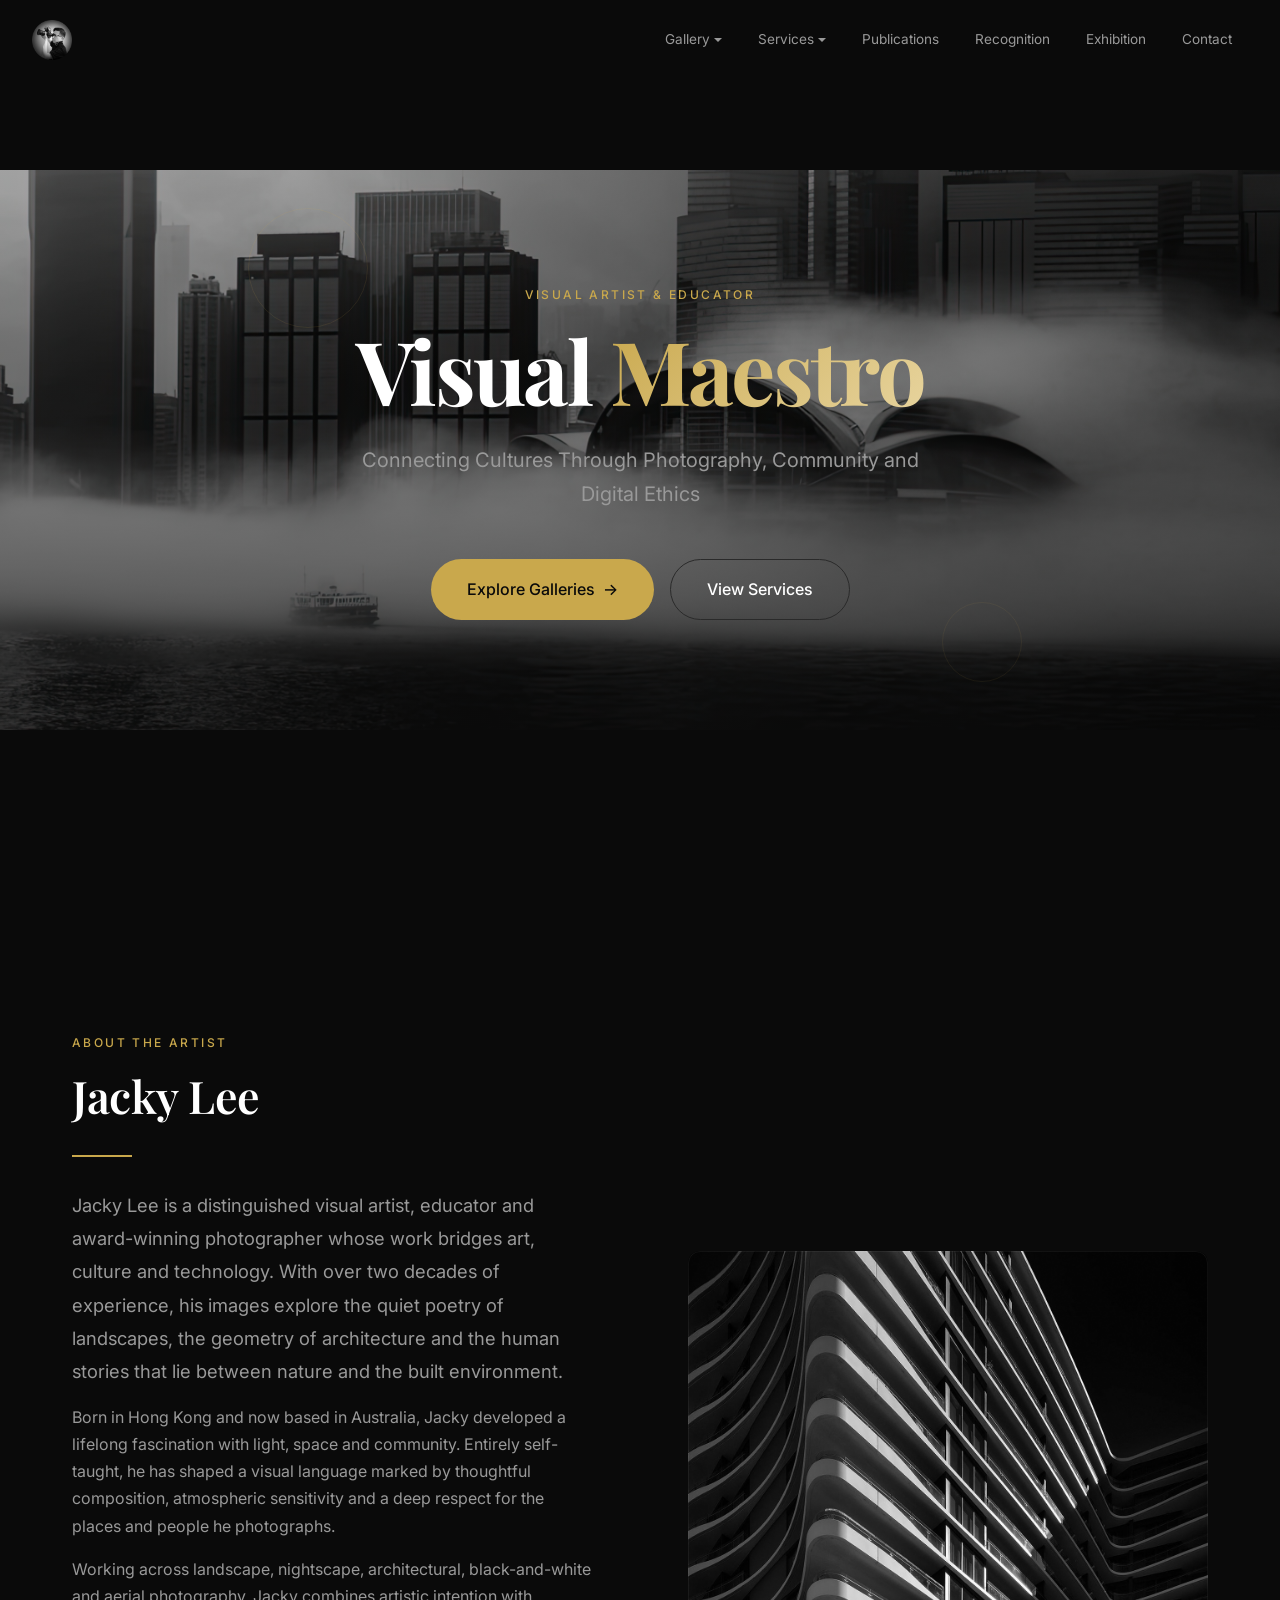
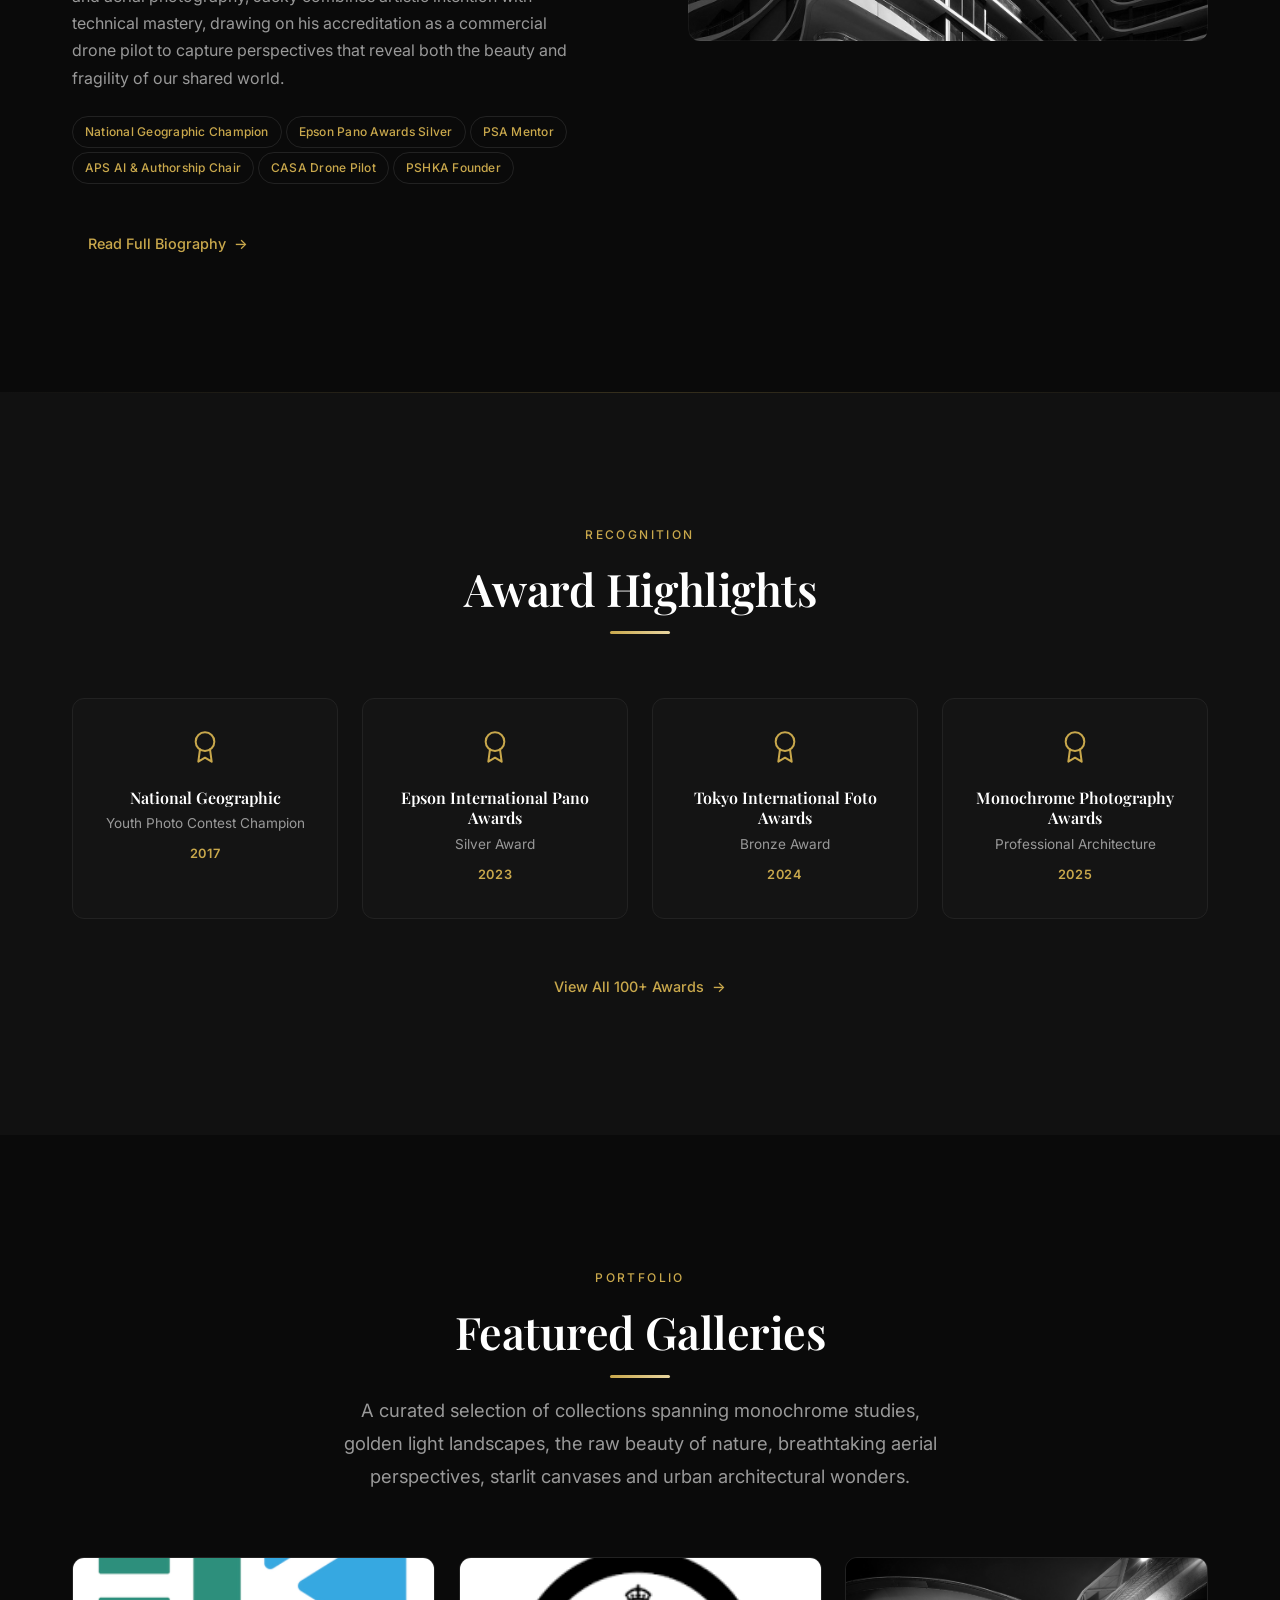
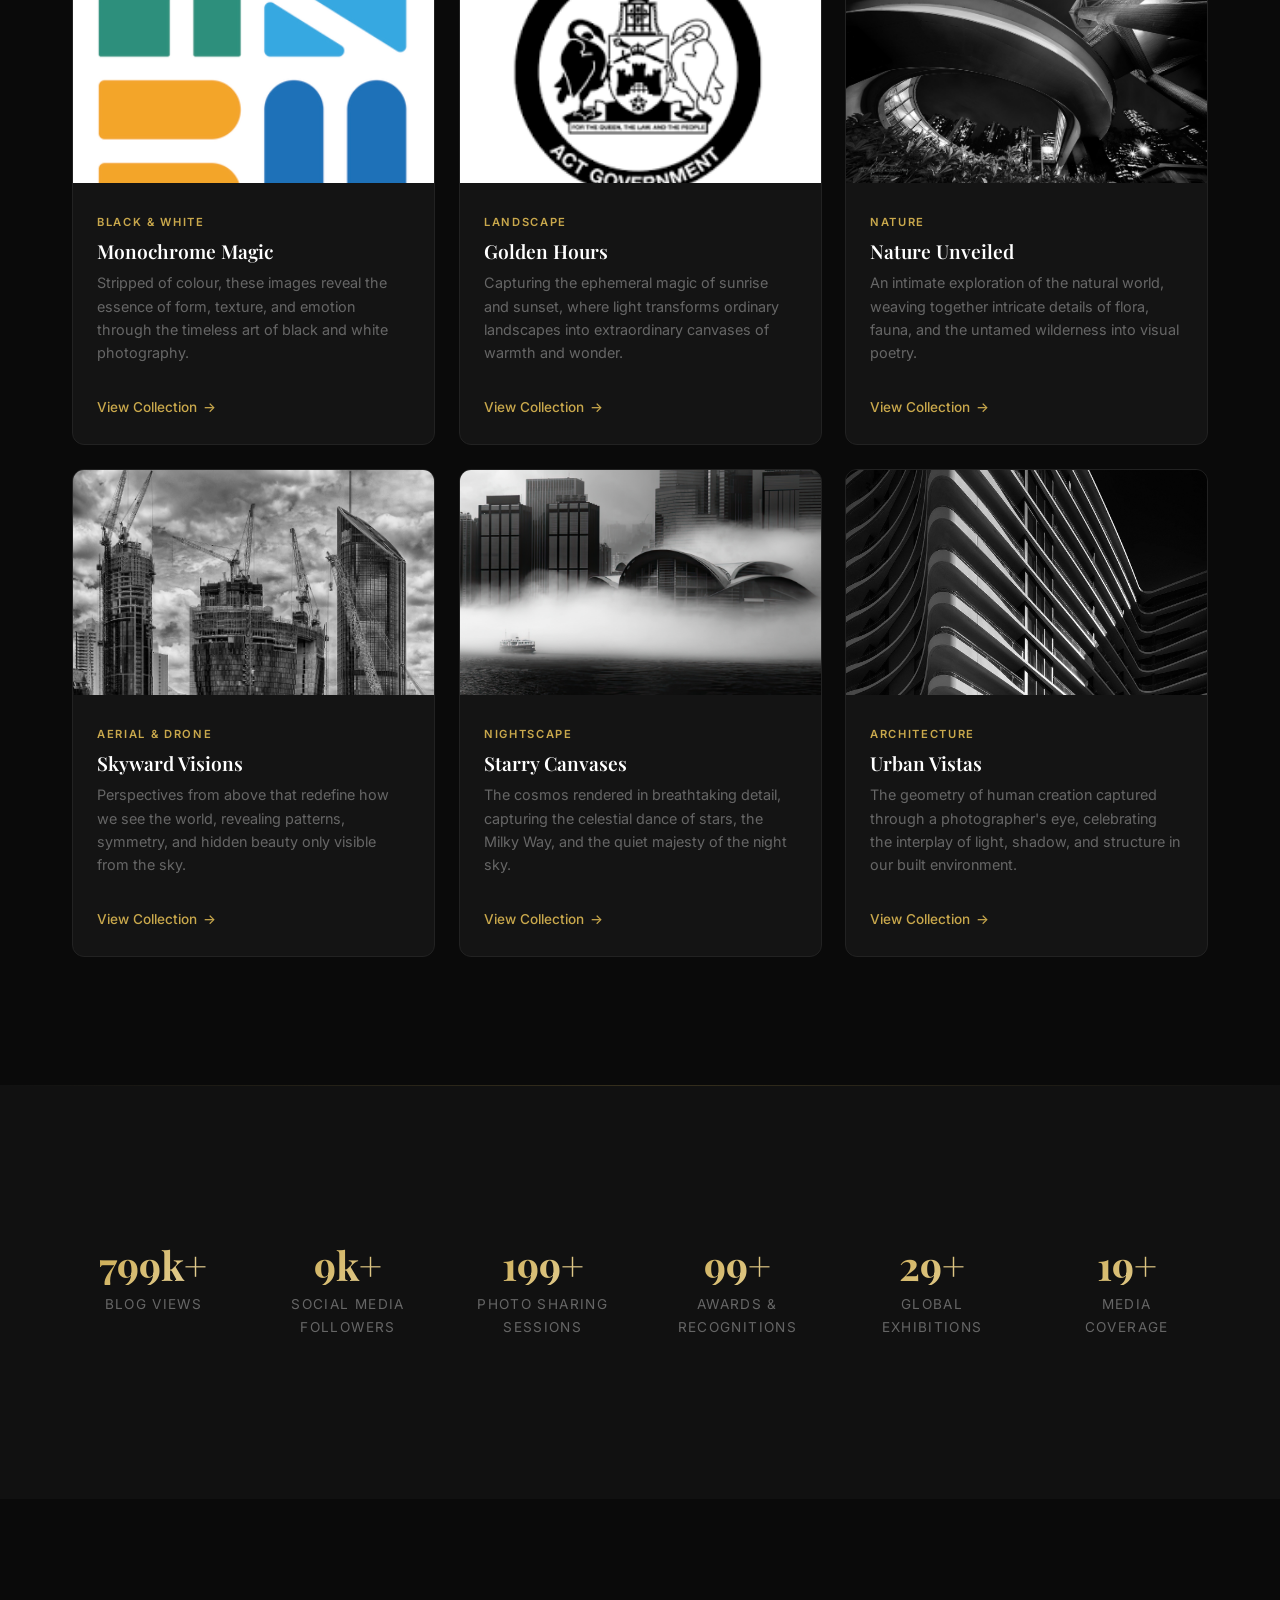
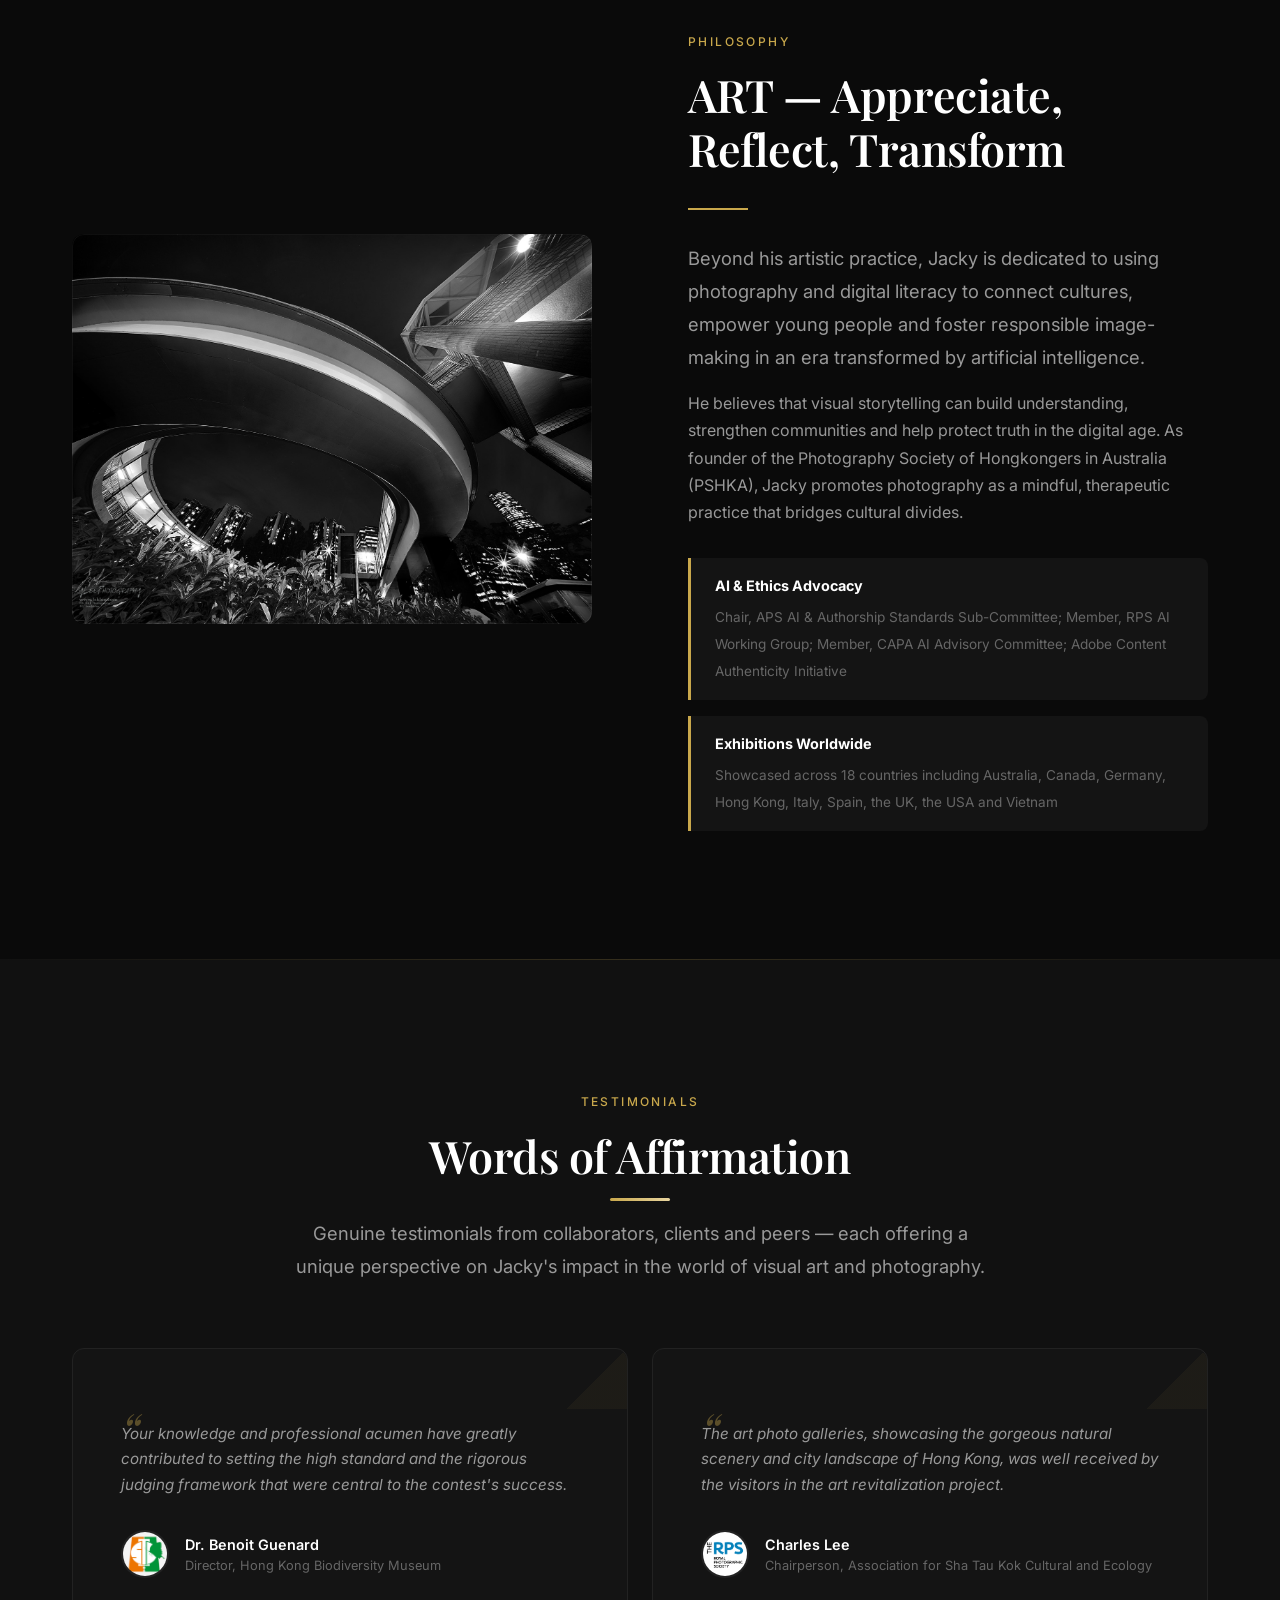
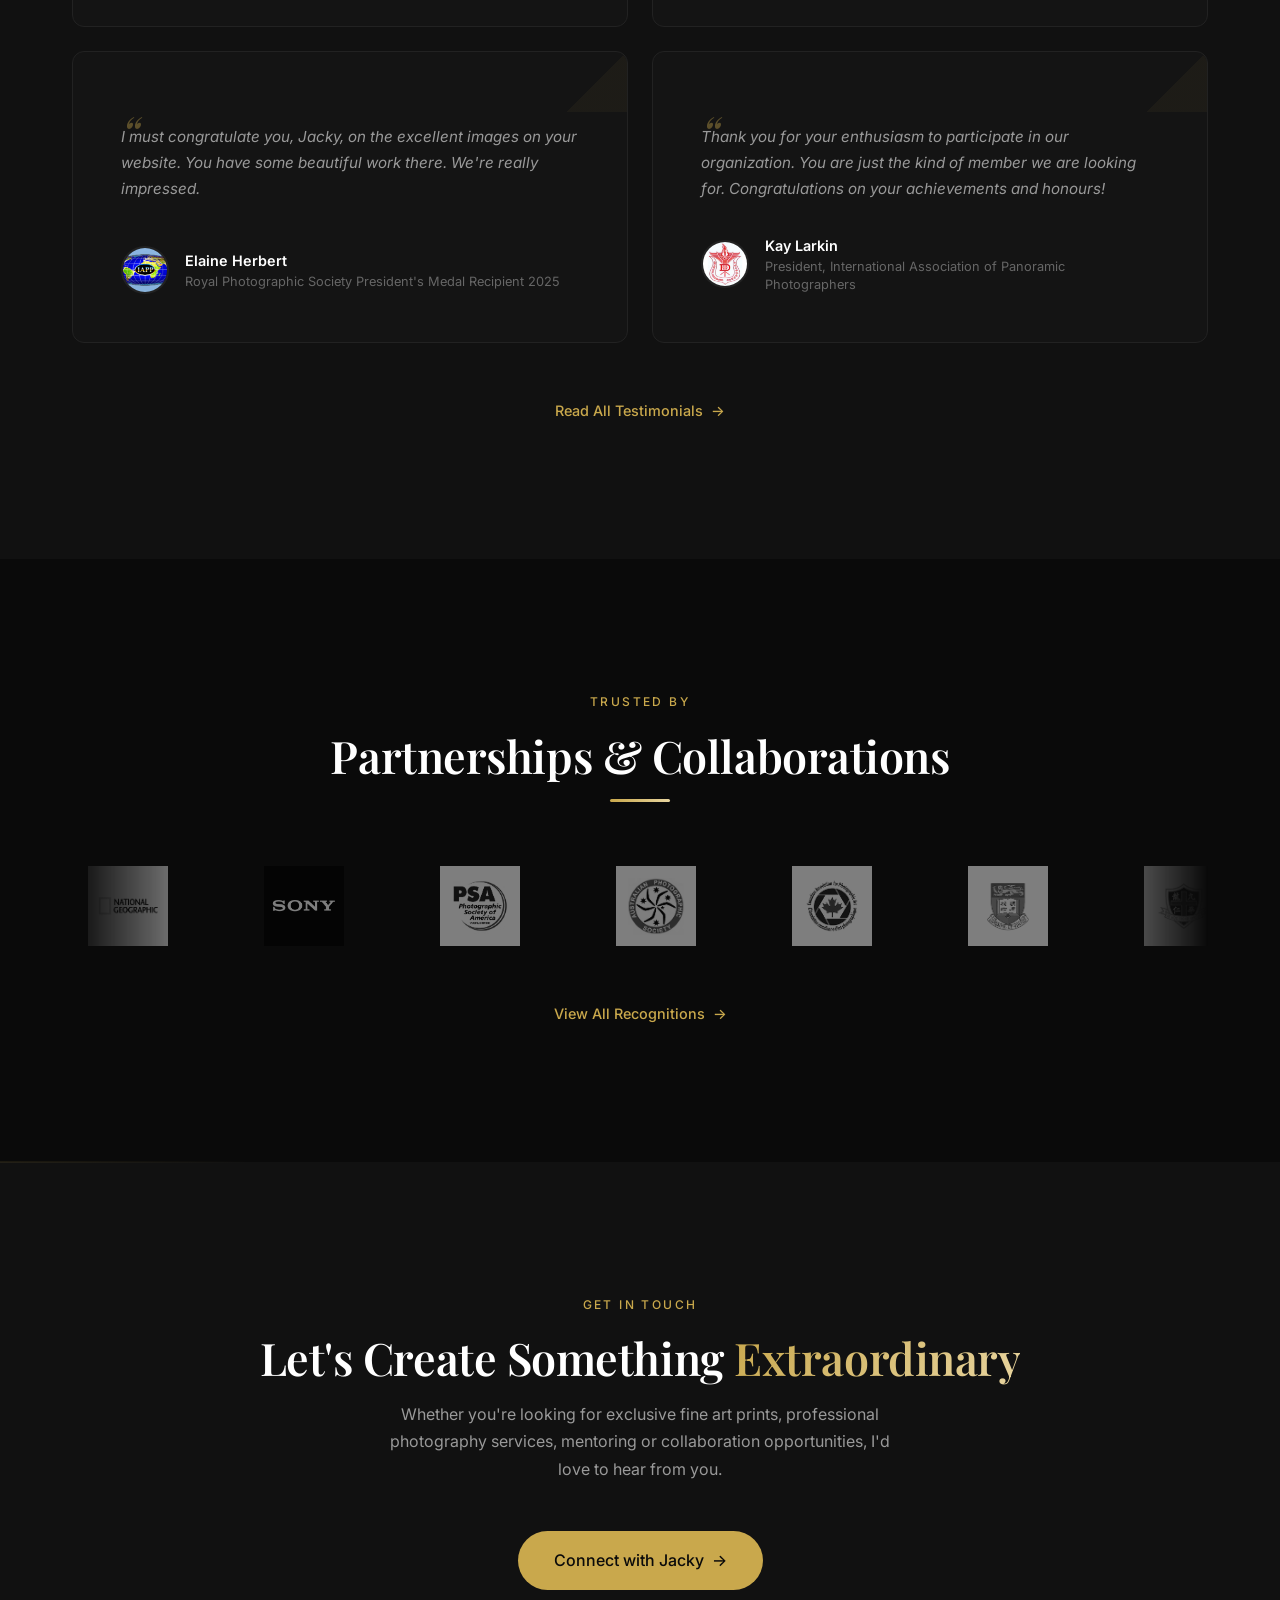
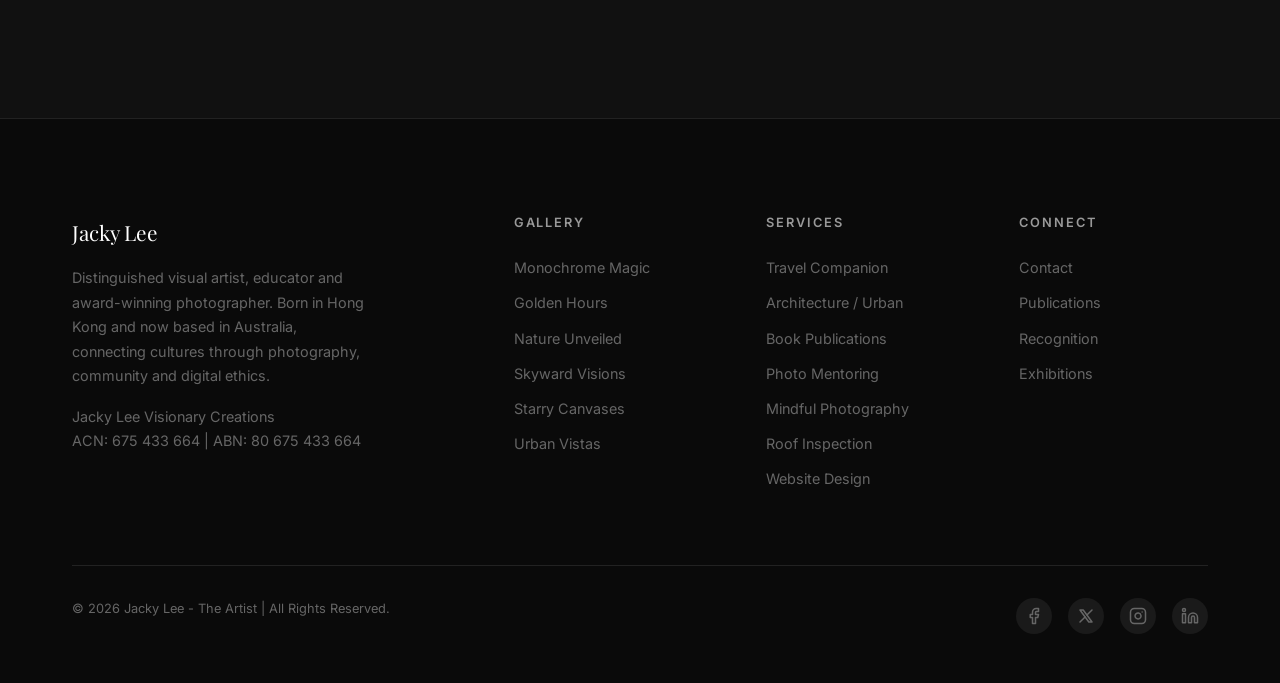
==== commit 48d67e2e: "Fix testimonial matching, re-animating stats, 24 partner logos with tooltips Testimonials: - Ensure " ====
--- a/index.html
+++ b/index.html
@@ -397,61 +397,156 @@
       </div>
       <div class="marquee animate-in">
         <div class="marquee__track">
-          <!-- First set of logos -->
-          <div class="marquee__item">
+          <!-- All 24 partner logos with collaboration tooltips -->
+          <div class="marquee__item" data-collab="Award: Youth Photo Contest Champion">
             <img src="images/partners/national-geographic.jpg" alt="National Geographic" loading="lazy">
           </div>
-          <div class="marquee__item">
+          <div class="marquee__item" data-collab="Fellowship &amp; AI Working Group">
             <img src="images/partners/rps.jpg" alt="Royal Photographic Society" loading="lazy">
           </div>
-          <div class="marquee__item">
+          <div class="marquee__item" data-collab="Distinguished Mentor">
             <img src="images/partners/psa.jpg" alt="Photographic Society of America" loading="lazy">
           </div>
-          <div class="marquee__item">
+          <div class="marquee__item" data-collab="AI &amp; Authorship Standards Chair">
             <img src="images/partners/aps.jpg" alt="Australian Photographic Society" loading="lazy">
           </div>
-          <div class="marquee__item">
+          <div class="marquee__item" data-collab="AI Advisory Committee Member">
             <img src="images/partners/capa.jpg" alt="Canadian Association of Photographic Art" loading="lazy">
           </div>
-          <div class="marquee__item">
+          <div class="marquee__item" data-collab="Brand Ambassador">
             <img src="images/partners/sony-hk.jpg" alt="Sony Hong Kong" loading="lazy">
           </div>
-          <div class="marquee__item">
+          <div class="marquee__item" data-collab="Guest Lecturer">
             <img src="images/partners/hku.jpg" alt="University of Hong Kong" loading="lazy">
           </div>
-          <div class="marquee__item">
+          <div class="marquee__item" data-collab="Cultural Ambassador &amp; Exhibition">
             <img src="images/partners/act-government.jpg" alt="ACT Government of Australia" loading="lazy">
           </div>
+          <div class="marquee__item" data-collab="Equipment Partner">
+            <img src="images/partners/laowa.jpg" alt="Laowa" loading="lazy">
+          </div>
+          <div class="marquee__item" data-collab="Mobile Photography Awards">
+            <img src="images/partners/mpa.jpg" alt="Mobile Photography Awards" loading="lazy">
+          </div>
+          <div class="marquee__item" data-collab="Heritage Photography Tour">
+            <img src="images/partners/walk-in-hk.jpg" alt="Walk in Hong Kong" loading="lazy">
+          </div>
+          <div class="marquee__item" data-collab="Photography Collaboration">
+            <img src="images/partners/hk-observatory.jpg" alt="Hong Kong Observatory" loading="lazy">
+          </div>
+          <div class="marquee__item" data-collab="Member &amp; Award Recipient">
+            <img src="images/partners/iapp.jpg" alt="International Association of Panoramic Photographers" loading="lazy">
+          </div>
+          <div class="marquee__item" data-collab="Photo Contest Judge">
+            <img src="images/partners/hk-biodiversity.jpg" alt="Hong Kong Biodiversity Museum" loading="lazy">
+          </div>
+          <div class="marquee__item" data-collab="Conservation Photography">
+            <img src="images/partners/nature-conservancy.jpg" alt="The Nature Conservancy" loading="lazy">
+          </div>
+          <div class="marquee__item" data-collab="Conservation Photography">
+            <img src="images/partners/afcd.jpg" alt="Agriculture, Fisheries and Conservation Department" loading="lazy">
+          </div>
+          <div class="marquee__item" data-collab="International Member">
+            <img src="images/partners/pssa.jpg" alt="Photographic Society of South Africa" loading="lazy">
+          </div>
+          <div class="marquee__item" data-collab="Media Publication Partner">
+            <img src="images/partners/dcfever.jpg" alt="DCFever" loading="lazy">
+          </div>
+          <div class="marquee__item" data-collab="Festival Exhibition Partner">
+            <img src="images/partners/floriade.jpg" alt="Floriade" loading="lazy">
+          </div>
+          <div class="marquee__item" data-collab="Community Exhibition">
+            <img src="images/partners/huon-valley.jpg" alt="Huon Valley Council" loading="lazy">
+          </div>
+          <div class="marquee__item" data-collab="Travel Photography Feature">
+            <img src="images/partners/hk-traveler.jpg" alt="HK Traveler" loading="lazy">
+          </div>
+          <div class="marquee__item" data-collab="Guest Speaker">
+            <img src="images/partners/hk-dental.jpg" alt="Hong Kong Dental Association" loading="lazy">
+          </div>
+          <div class="marquee__item" data-collab="Architectural Photography">
+            <img src="images/partners/buildings-dept.jpg" alt="Buildings Department Hong Kong" loading="lazy">
+          </div>
+          <div class="marquee__item" data-collab="Corporate Photography">
+            <img src="images/partners/hkis.jpg" alt="Hong Kong Institute of Surveyors" loading="lazy">
+          </div>
           <!-- Duplicate set for seamless loop -->
-          <div class="marquee__item">
+          <div class="marquee__item" data-collab="Award: Youth Photo Contest Champion">
             <img src="images/partners/national-geographic.jpg" alt="National Geographic" loading="lazy">
           </div>
-          <div class="marquee__item">
+          <div class="marquee__item" data-collab="Fellowship &amp; AI Working Group">
             <img src="images/partners/rps.jpg" alt="Royal Photographic Society" loading="lazy">
           </div>
-          <div class="marquee__item">
+          <div class="marquee__item" data-collab="Distinguished Mentor">
             <img src="images/partners/psa.jpg" alt="Photographic Society of America" loading="lazy">
           </div>
-          <div class="marquee__item">
+          <div class="marquee__item" data-collab="AI &amp; Authorship Standards Chair">
             <img src="images/partners/aps.jpg" alt="Australian Photographic Society" loading="lazy">
           </div>
-          <div class="marquee__item">
+          <div class="marquee__item" data-collab="AI Advisory Committee Member">
             <img src="images/partners/capa.jpg" alt="Canadian Association of Photographic Art" loading="lazy">
           </div>
-          <div class="marquee__item">
+          <div class="marquee__item" data-collab="Brand Ambassador">
             <img src="images/partners/sony-hk.jpg" alt="Sony Hong Kong" loading="lazy">
           </div>
-          <div class="marquee__item">
+          <div class="marquee__item" data-collab="Guest Lecturer">
             <img src="images/partners/hku.jpg" alt="University of Hong Kong" loading="lazy">
           </div>
-          <div class="marquee__item">
+          <div class="marquee__item" data-collab="Cultural Ambassador &amp; Exhibition">
             <img src="images/partners/act-government.jpg" alt="ACT Government of Australia" loading="lazy">
           </div>
+          <div class="marquee__item" data-collab="Equipment Partner">
+            <img src="images/partners/laowa.jpg" alt="Laowa" loading="lazy">
+          </div>
+          <div class="marquee__item" data-collab="Mobile Photography Awards">
+            <img src="images/partners/mpa.jpg" alt="Mobile Photography Awards" loading="lazy">
+          </div>
+          <div class="marquee__item" data-collab="Heritage Photography Tour">
+            <img src="images/partners/walk-in-hk.jpg" alt="Walk in Hong Kong" loading="lazy">
+          </div>
+          <div class="marquee__item" data-collab="Photography Collaboration">
+            <img src="images/partners/hk-observatory.jpg" alt="Hong Kong Observatory" loading="lazy">
+          </div>
+          <div class="marquee__item" data-collab="Member &amp; Award Recipient">
+            <img src="images/partners/iapp.jpg" alt="International Association of Panoramic Photographers" loading="lazy">
+          </div>
+          <div class="marquee__item" data-collab="Photo Contest Judge">
+            <img src="images/partners/hk-biodiversity.jpg" alt="Hong Kong Biodiversity Museum" loading="lazy">
+          </div>
+          <div class="marquee__item" data-collab="Conservation Photography">
+            <img src="images/partners/nature-conservancy.jpg" alt="The Nature Conservancy" loading="lazy">
+          </div>
+          <div class="marquee__item" data-collab="Conservation Photography">
+            <img src="images/partners/afcd.jpg" alt="Agriculture, Fisheries and Conservation Department" loading="lazy">
+          </div>
+          <div class="marquee__item" data-collab="International Member">
+            <img src="images/partners/pssa.jpg" alt="Photographic Society of South Africa" loading="lazy">
+          </div>
+          <div class="marquee__item" data-collab="Media Publication Partner">
+            <img src="images/partners/dcfever.jpg" alt="DCFever" loading="lazy">
+          </div>
+          <div class="marquee__item" data-collab="Festival Exhibition Partner">
+            <img src="images/partners/floriade.jpg" alt="Floriade" loading="lazy">
+          </div>
+          <div class="marquee__item" data-collab="Community Exhibition">
+            <img src="images/partners/huon-valley.jpg" alt="Huon Valley Council" loading="lazy">
+          </div>
+          <div class="marquee__item" data-collab="Travel Photography Feature">
+            <img src="images/partners/hk-traveler.jpg" alt="HK Traveler" loading="lazy">
+          </div>
+          <div class="marquee__item" data-collab="Guest Speaker">
+            <img src="images/partners/hk-dental.jpg" alt="Hong Kong Dental Association" loading="lazy">
+          </div>
+          <div class="marquee__item" data-collab="Architectural Photography">
+            <img src="images/partners/buildings-dept.jpg" alt="Buildings Department Hong Kong" loading="lazy">
+          </div>
+          <div class="marquee__item" data-collab="Corporate Photography">
+            <img src="images/partners/hkis.jpg" alt="Hong Kong Institute of Surveyors" loading="lazy">
+          </div>
         </div>
       </div>
       <div class="text-center mt-2 animate-in">
-        <p class="trusted-note">Plus 18 more organizations including Laowa, Mobile Photography Awards, Hong Kong Observatory and Walk in Hong Kong.</p>
-        <a href="about.html#partnerships" class="btn btn--ghost">View All Partners <span class="btn__arrow">&rarr;</span></a>
+        <a href="recognition.html" class="btn btn--ghost">View All Recognitions <span class="btn__arrow">&rarr;</span></a>
       </div>
     </div>
   </section>
--- a/css/style.css
+++ b/css/style.css
@@ -1849,7 +1849,7 @@
   align-items: center;
   gap: var(--spacing-3xl);
   width: max-content;
-  animation: marqueeScroll 30s linear infinite;
+  animation: marqueeScroll 60s linear infinite;
 }
 
 .marquee:hover .marquee__track {
@@ -1877,6 +1877,39 @@
   filter: grayscale(0%) brightness(1);
   opacity: 1;
   transform: scale(1.1);
+}
+
+/* Marquee hover tooltip */
+.marquee__item[data-collab] {
+  position: relative;
+}
+
+.marquee__item[data-collab]::after {
+  content: attr(data-collab);
+  position: absolute;
+  bottom: calc(100% + 8px);
+  left: 50%;
+  transform: translateX(-50%) translateY(4px);
+  background: var(--color-bg-secondary);
+  color: var(--color-accent);
+  font-size: 0.75rem;
+  font-weight: 500;
+  padding: 0.4rem 0.75rem;
+  border-radius: var(--radius-md);
+  border: 1px solid var(--color-border);
+  white-space: nowrap;
+  opacity: 0;
+  visibility: hidden;
+  transition: all 0.2s ease;
+  pointer-events: none;
+  z-index: 10;
+  box-shadow: var(--shadow-md);
+}
+
+.marquee__item[data-collab]:hover::after {
+  opacity: 1;
+  visibility: visible;
+  transform: translateX(-50%) translateY(0);
 }
 
 @keyframes marqueeScroll {
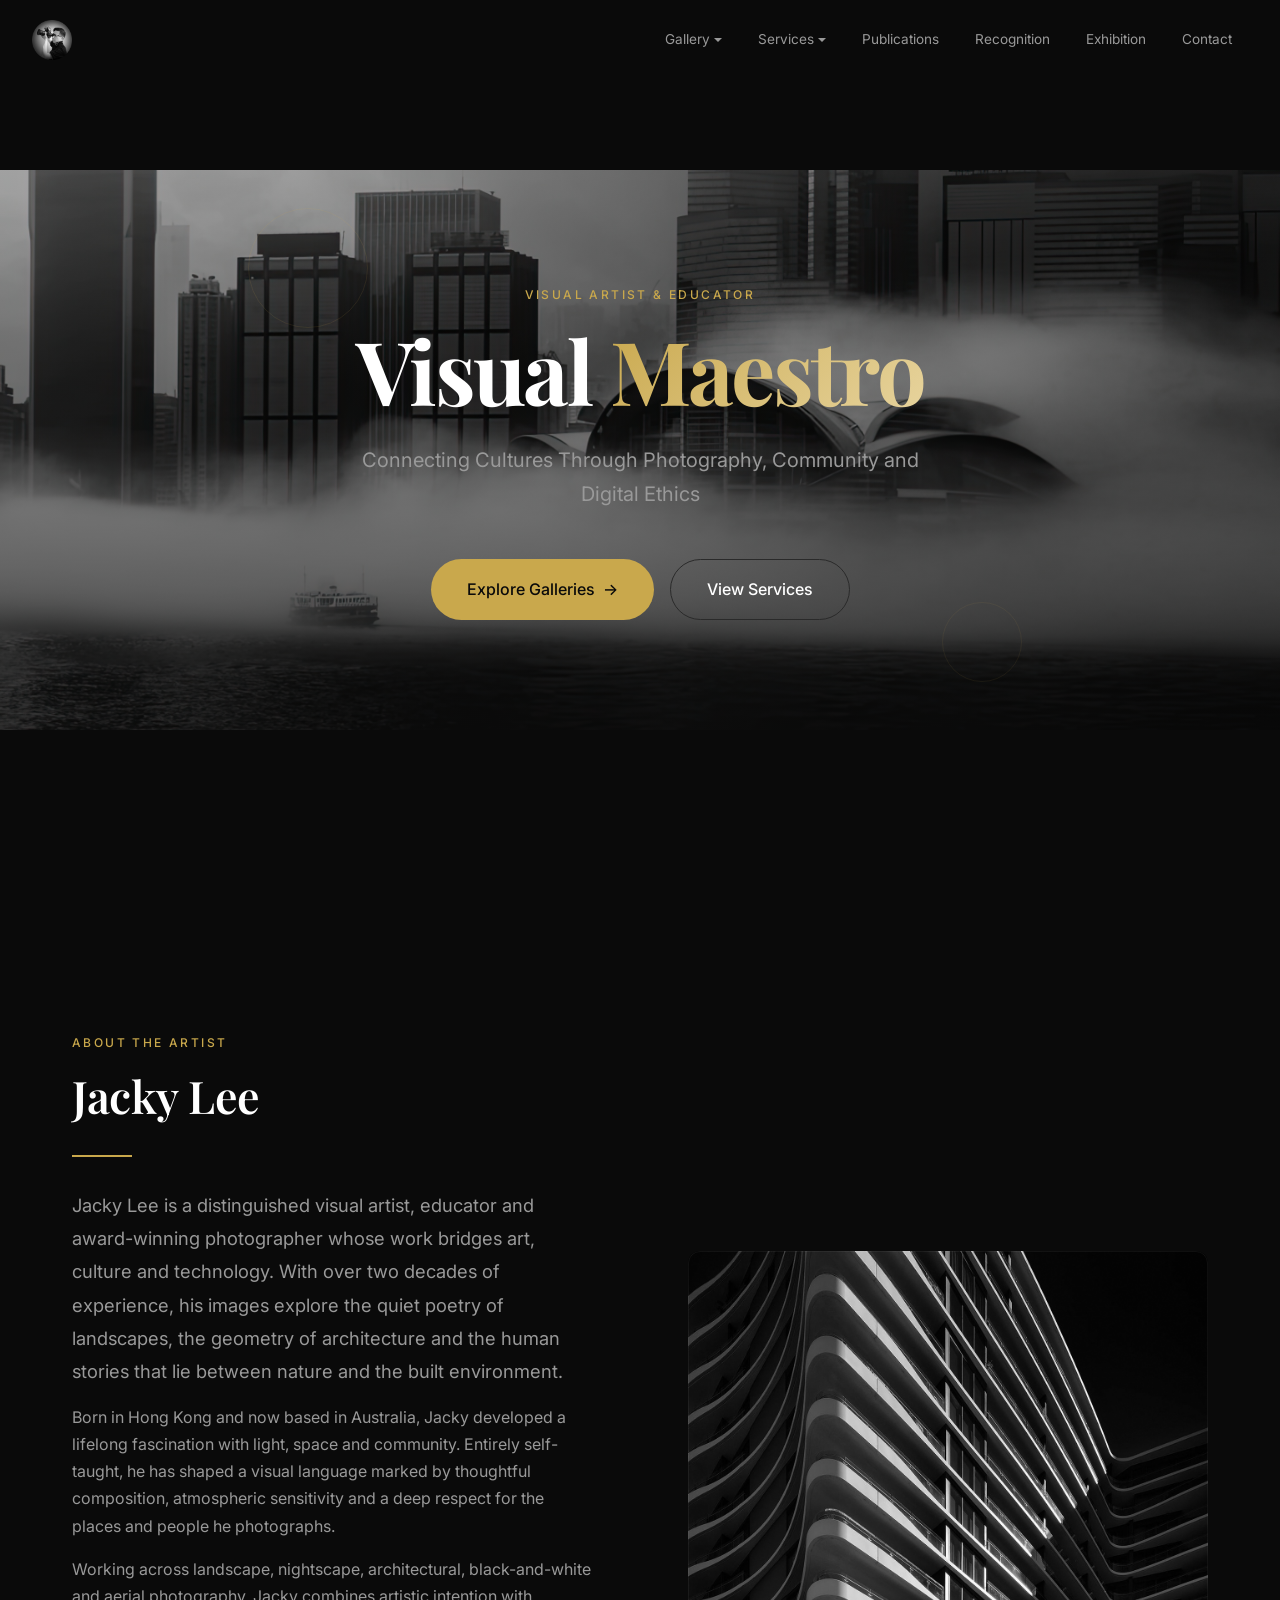
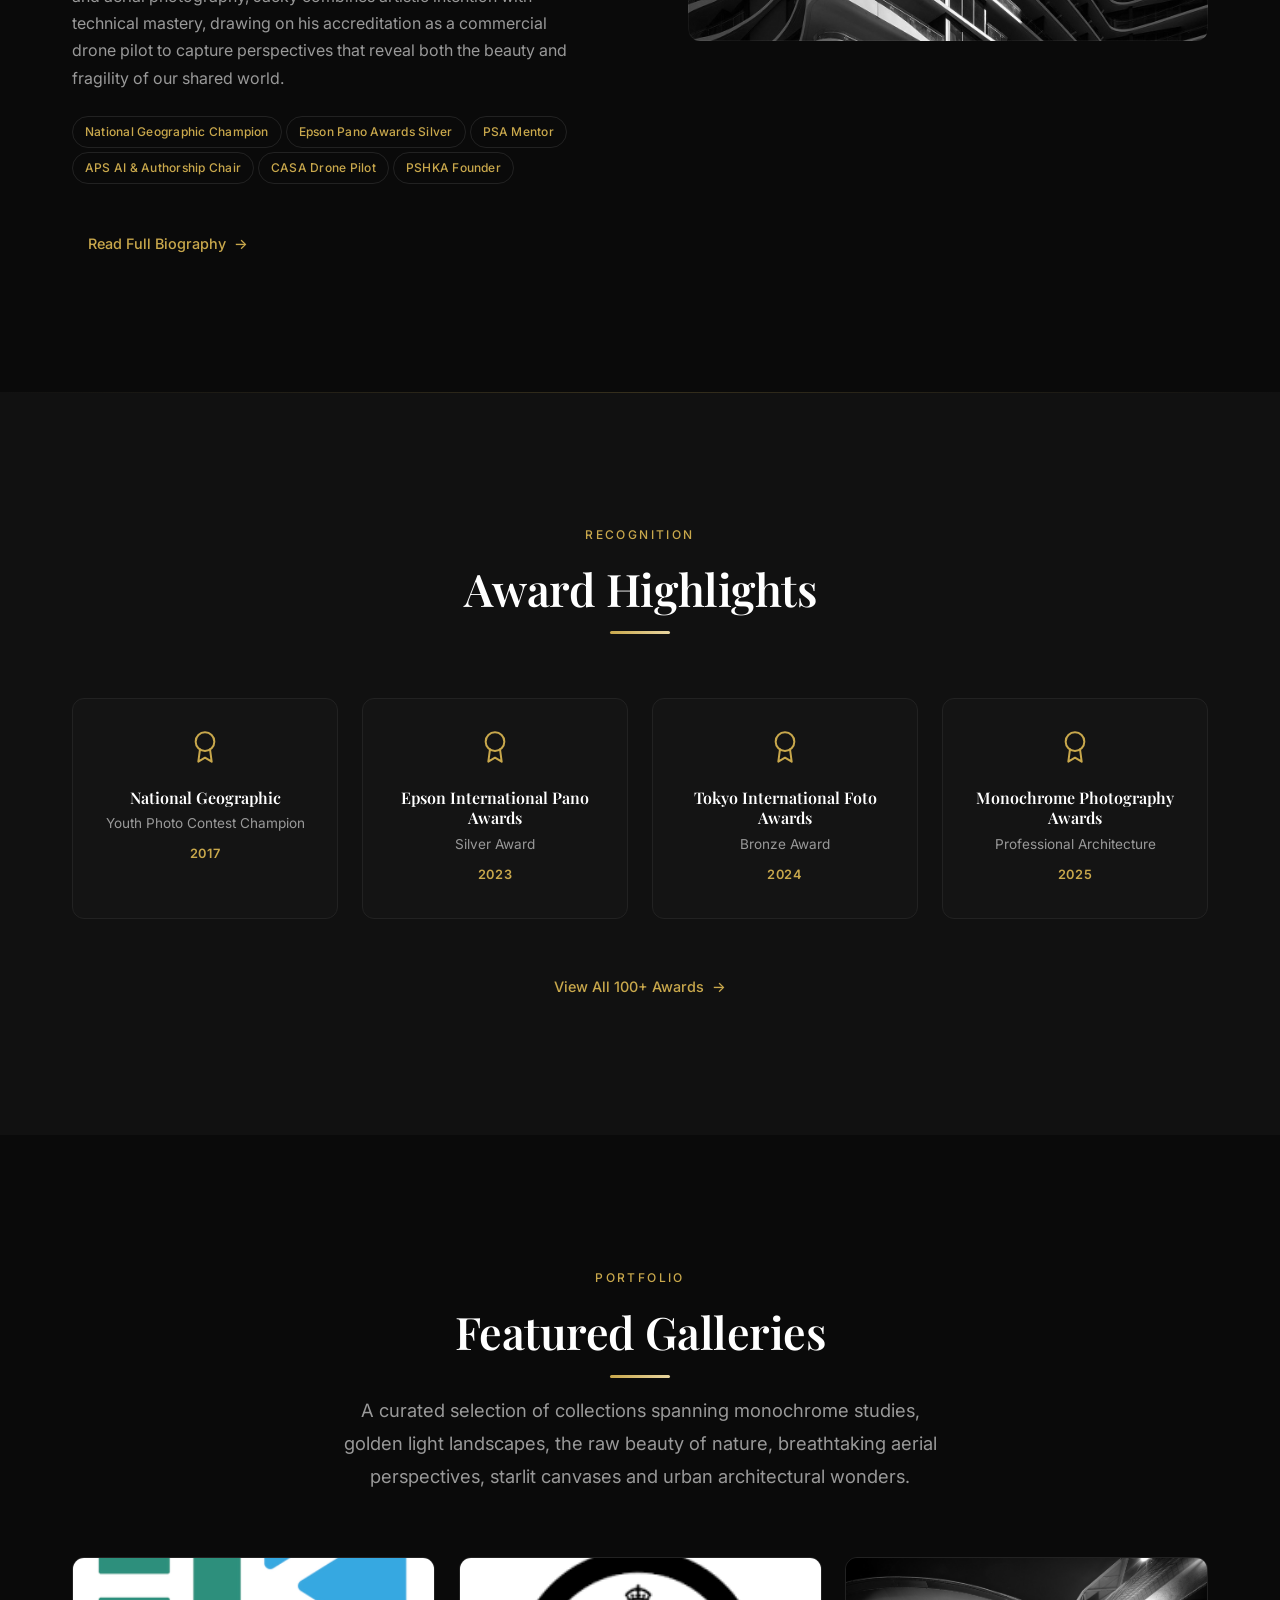
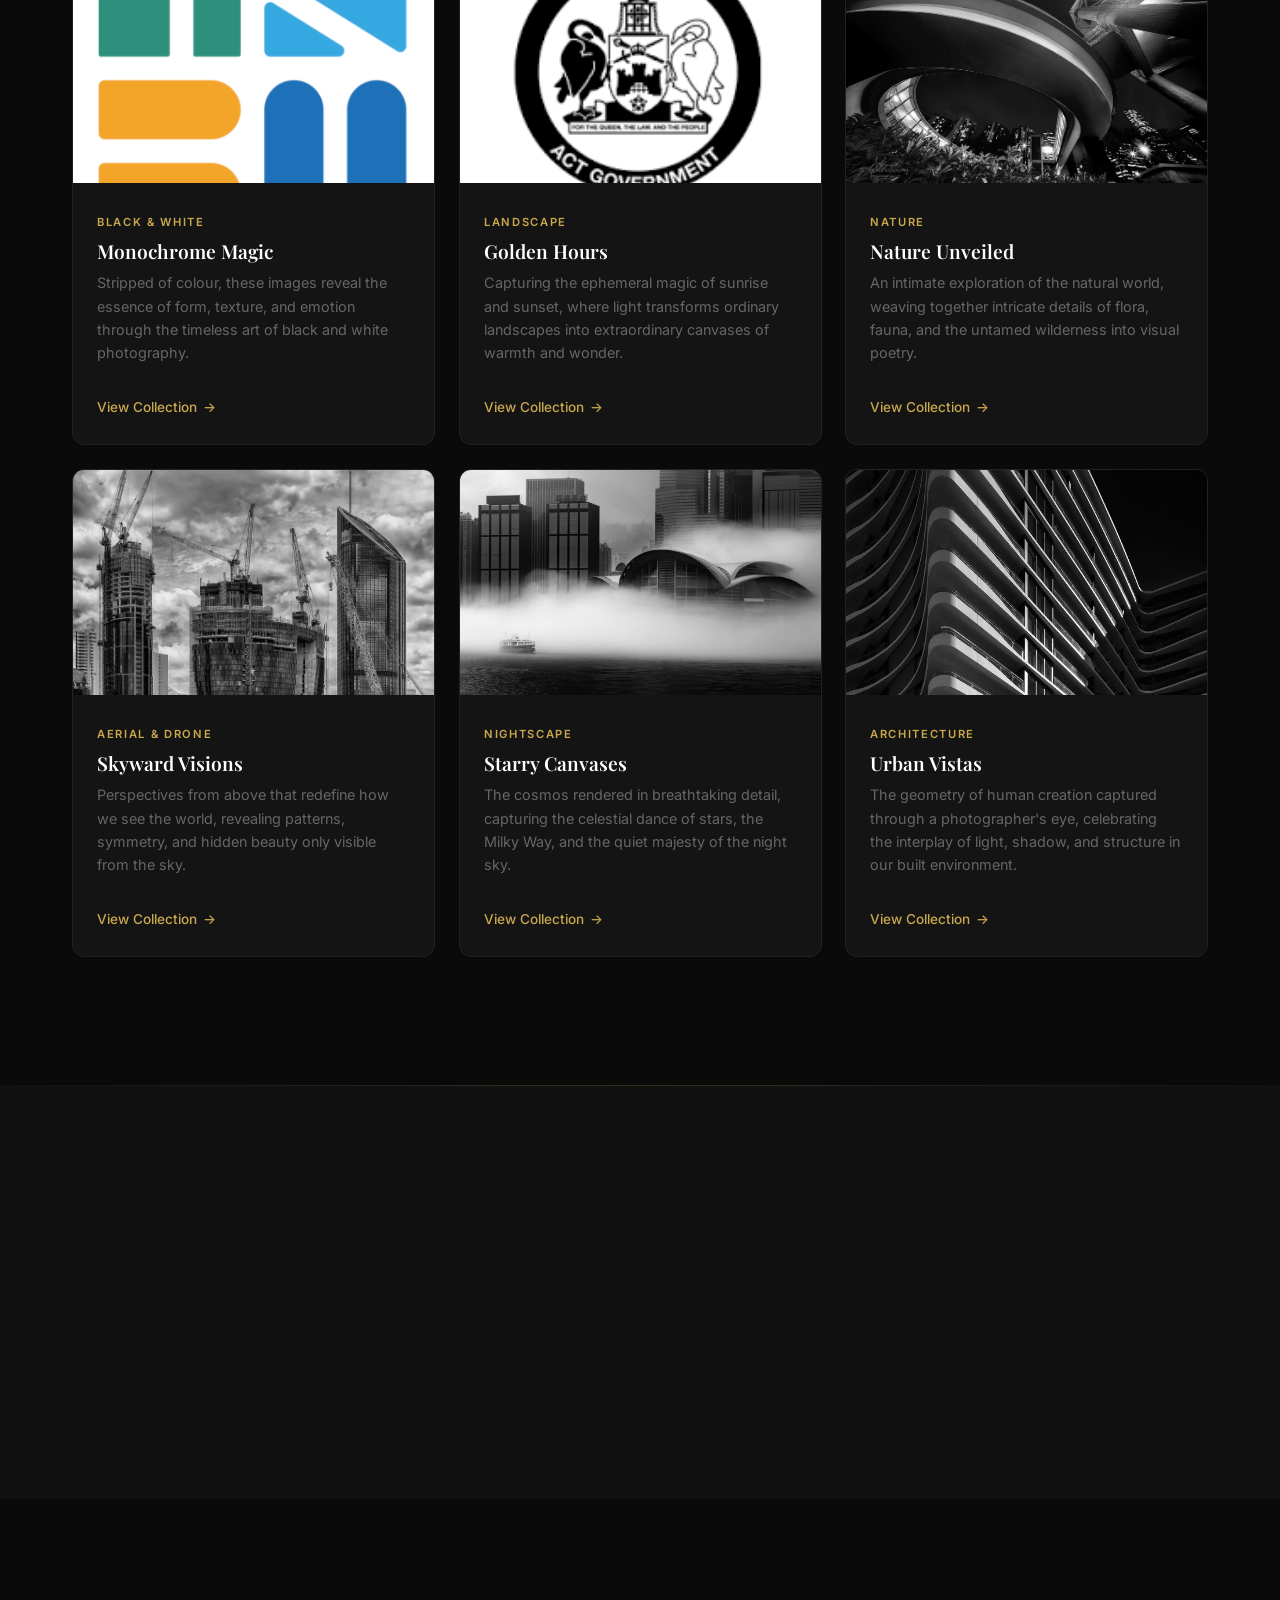
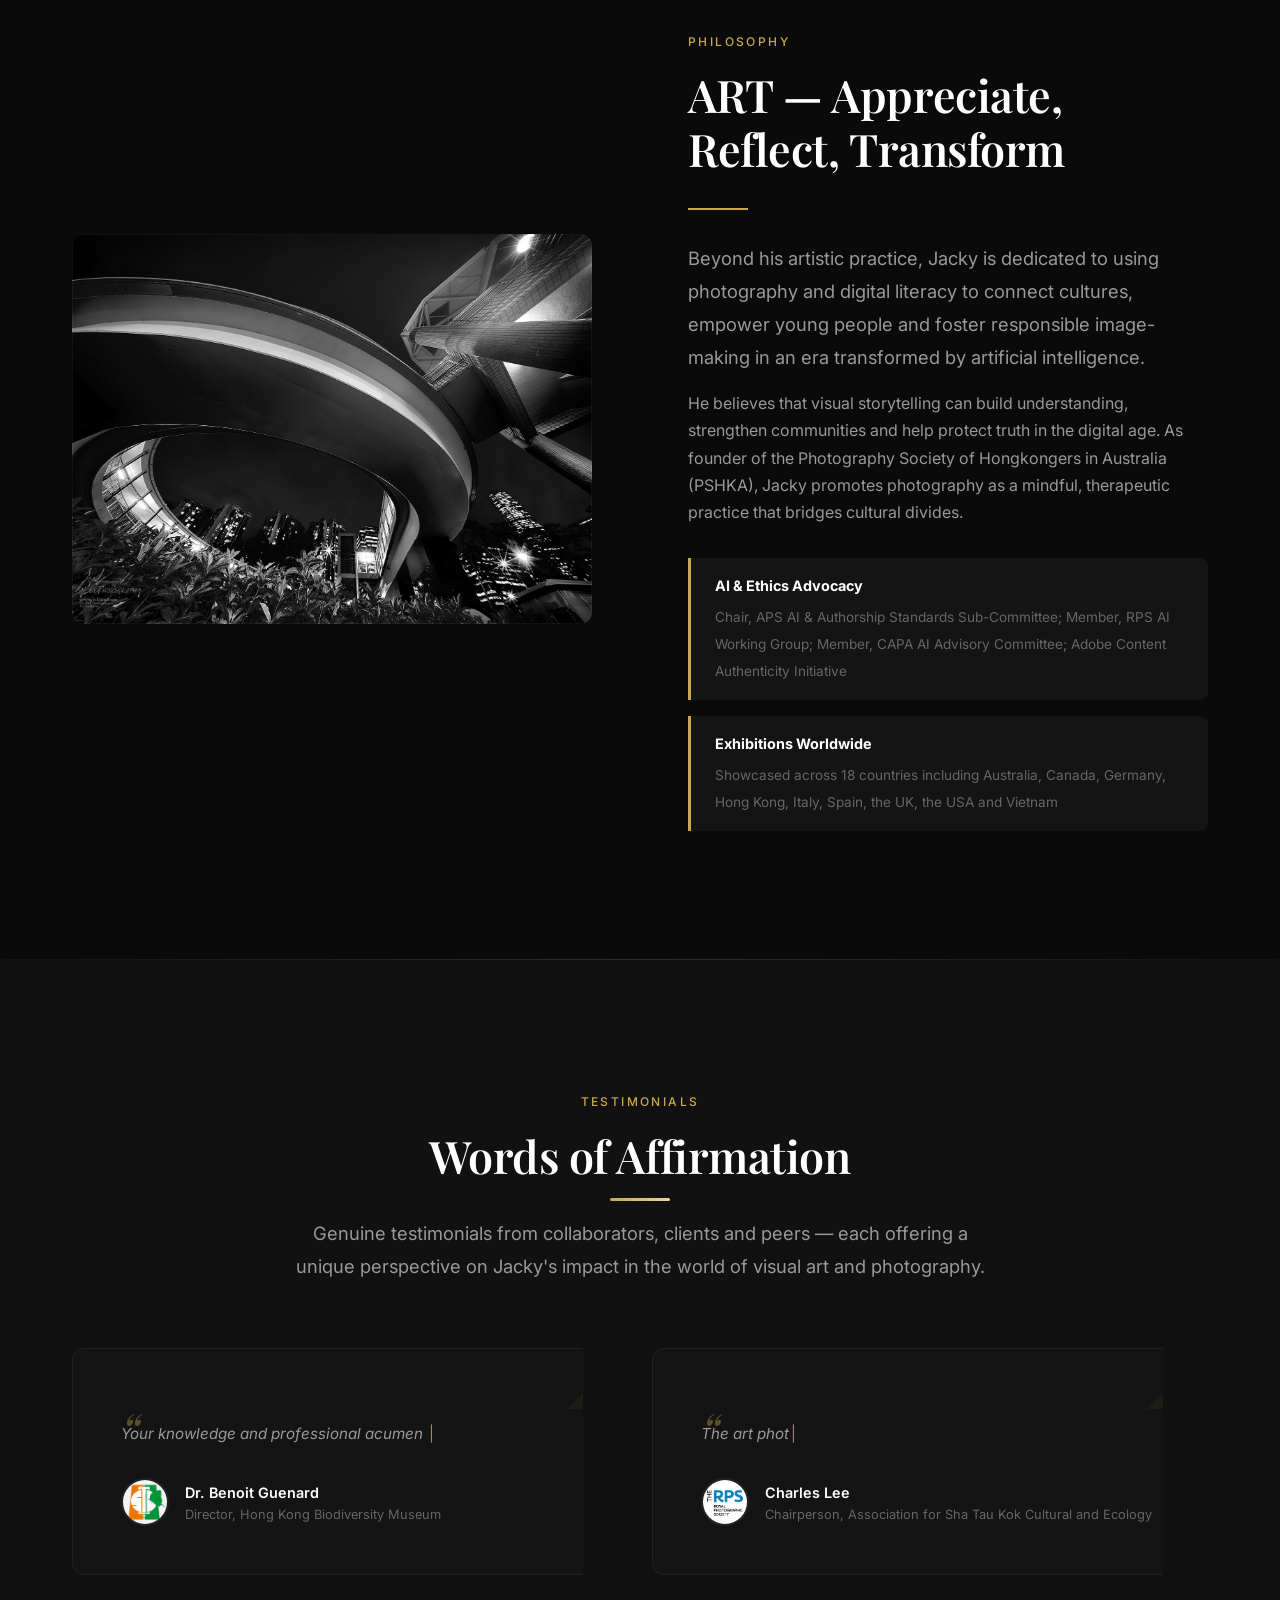
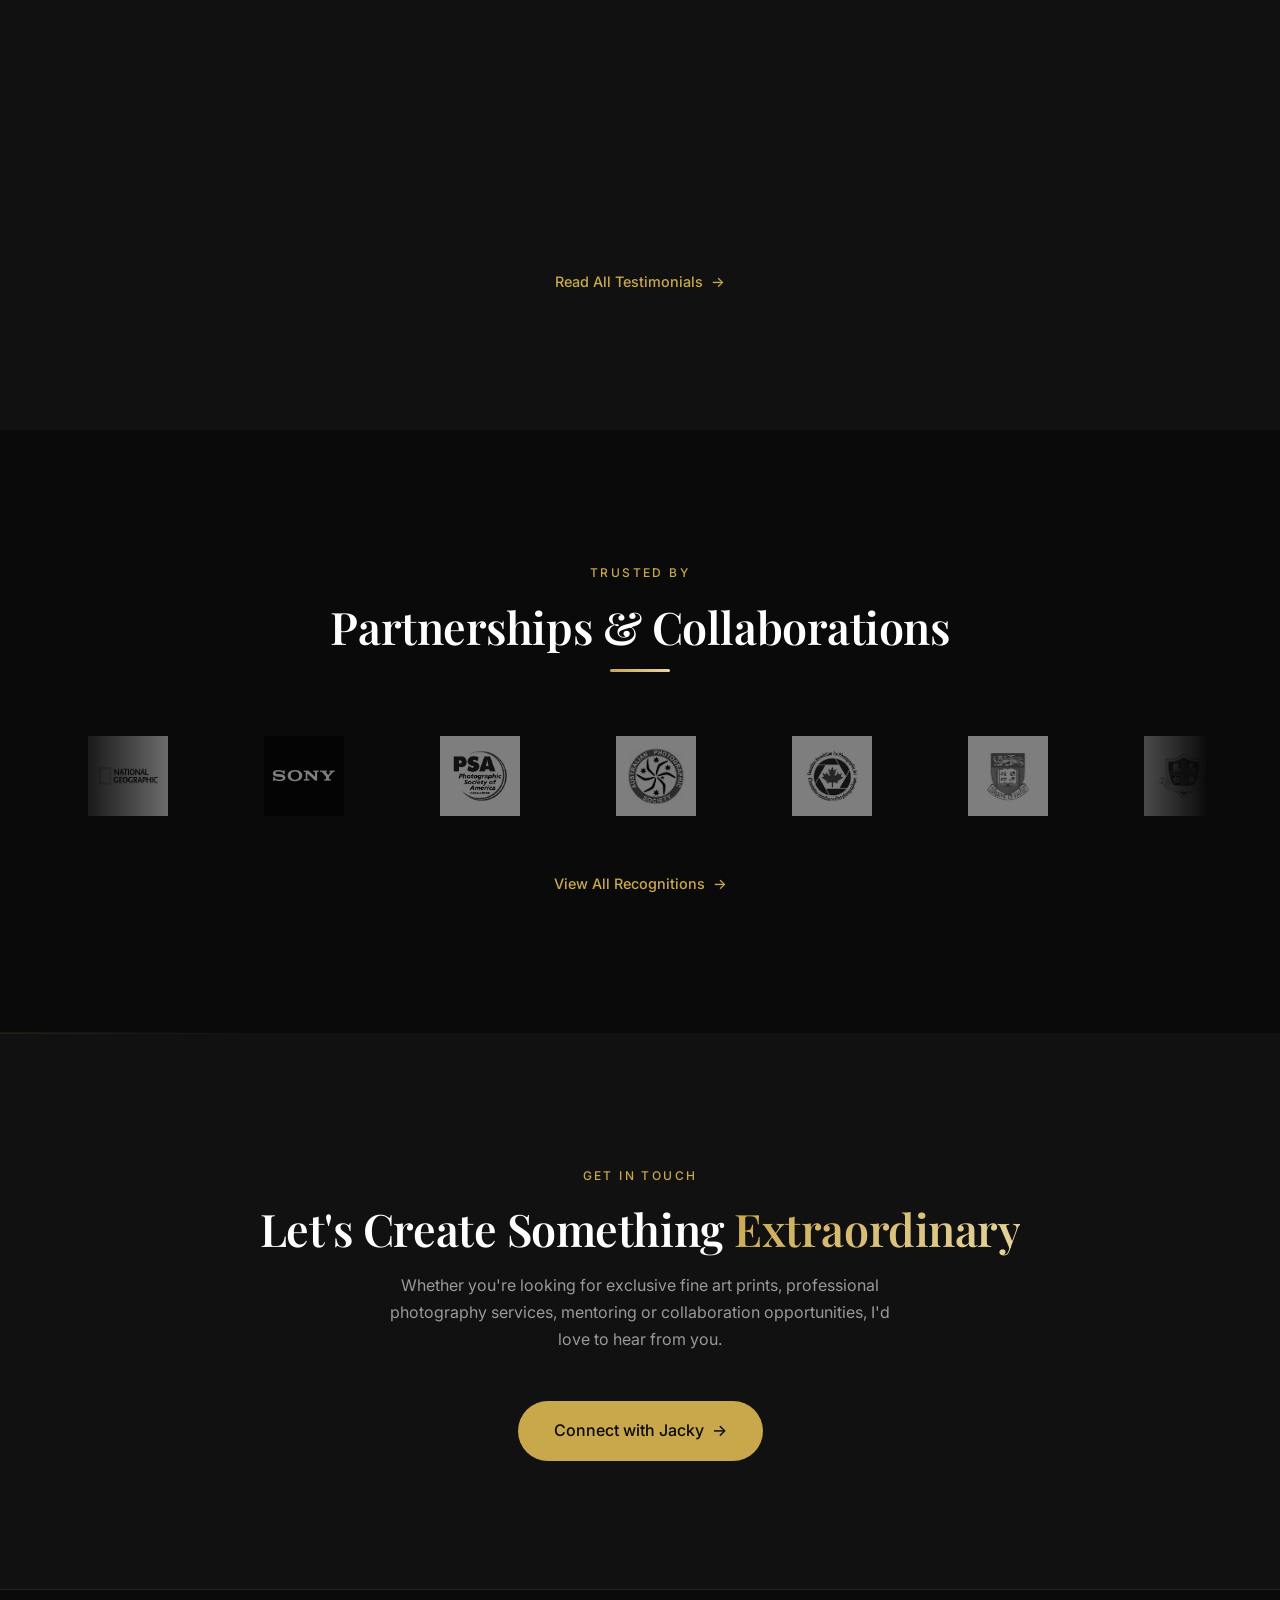
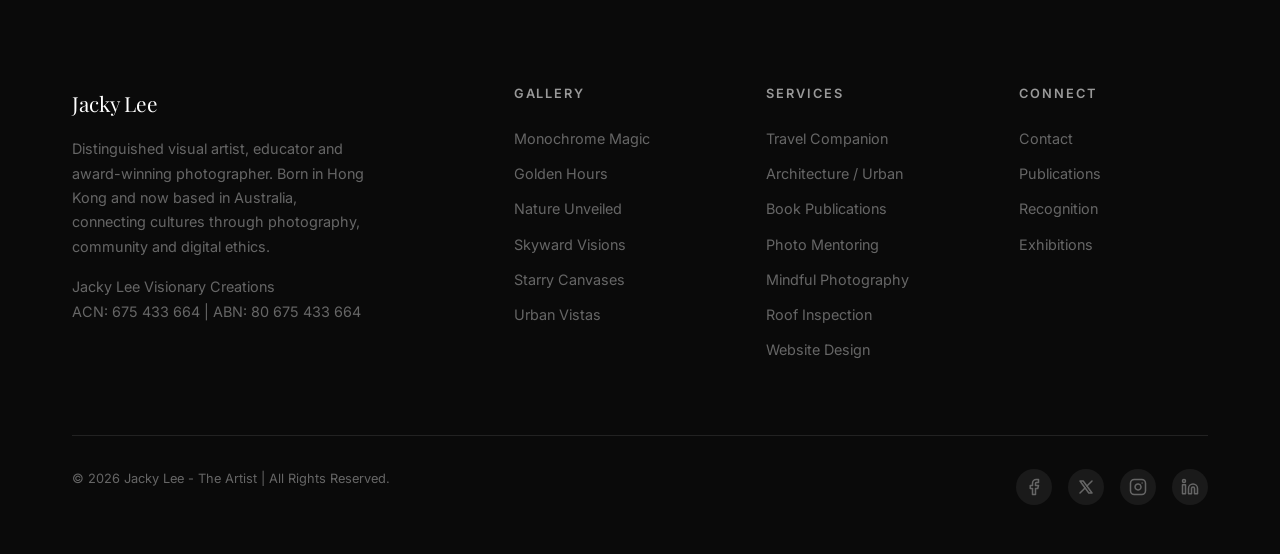
==== commit d4433452: "Add 3D card flip animation for testimonial rotation Replace fade-in/fade-out transitions with a two-" ====
--- a/index.html
+++ b/index.html
@@ -334,49 +334,65 @@
 
       <div class="testimonials-grid animate-in" id="testimonials-carousel">
         <!-- Slot 0 -->
-        <div class="testimonial-card" data-slot="0">
-          <div class="testimonial-card__quote">Your knowledge and professional acumen have greatly contributed to setting the high standard and the rigorous judging framework that were central to the contest's success.</div>
-          <div class="testimonial-card__author">
-            <img src="images/testimonials/benoit-guenard.jpg" alt="Dr. Benoit Guenard" class="testimonial-card__avatar" loading="lazy">
-            <div>
-              <div class="testimonial-card__name">Dr. Benoit Guenard</div>
-              <div class="testimonial-card__role">Director, Hong Kong Biodiversity Museum</div>
+        <div class="testimonial-flip" data-slot="0">
+          <div class="testimonial-flip__inner">
+            <div class="testimonial-card testimonial-flip__face">
+              <div class="testimonial-card__quote">Your knowledge and professional acumen have greatly contributed to setting the high standard and the rigorous judging framework that were central to the contest's success.</div>
+              <div class="testimonial-card__author">
+                <img src="images/testimonials/benoit-guenard.jpg" alt="Dr. Benoit Guenard" class="testimonial-card__avatar" loading="lazy">
+                <div>
+                  <div class="testimonial-card__name">Dr. Benoit Guenard</div>
+                  <div class="testimonial-card__role">Director, Hong Kong Biodiversity Museum</div>
+                </div>
+              </div>
             </div>
           </div>
         </div>
 
         <!-- Slot 1 -->
-        <div class="testimonial-card" data-slot="1">
-          <div class="testimonial-card__quote">The art photo galleries, showcasing the gorgeous natural scenery and city landscape of Hong Kong, was well received by the visitors in the art revitalization project.</div>
-          <div class="testimonial-card__author">
-            <img src="images/testimonials/charles-lee.jpg" alt="Charles Lee" class="testimonial-card__avatar" loading="lazy">
-            <div>
-              <div class="testimonial-card__name">Charles Lee</div>
-              <div class="testimonial-card__role">Chairperson, Association for Sha Tau Kok Cultural and Ecology</div>
+        <div class="testimonial-flip" data-slot="1">
+          <div class="testimonial-flip__inner">
+            <div class="testimonial-card testimonial-flip__face">
+              <div class="testimonial-card__quote">The art photo galleries, showcasing the gorgeous natural scenery and city landscape of Hong Kong, was well received by the visitors in the art revitalization project.</div>
+              <div class="testimonial-card__author">
+                <img src="images/testimonials/charles-lee.jpg" alt="Charles Lee" class="testimonial-card__avatar" loading="lazy">
+                <div>
+                  <div class="testimonial-card__name">Charles Lee</div>
+                  <div class="testimonial-card__role">Chairperson, Association for Sha Tau Kok Cultural and Ecology</div>
+                </div>
+              </div>
             </div>
           </div>
         </div>
 
         <!-- Slot 2 -->
-        <div class="testimonial-card" data-slot="2">
-          <div class="testimonial-card__quote">I must congratulate you, Jacky, on the excellent images on your website. You have some beautiful work there. We're really impressed.</div>
-          <div class="testimonial-card__author">
-            <img src="images/testimonials/elaine-herbert.jpg" alt="Elaine Herbert" class="testimonial-card__avatar" loading="lazy">
-            <div>
-              <div class="testimonial-card__name">Elaine Herbert</div>
-              <div class="testimonial-card__role">Royal Photographic Society President's Medal Recipient 2025</div>
+        <div class="testimonial-flip" data-slot="2">
+          <div class="testimonial-flip__inner">
+            <div class="testimonial-card testimonial-flip__face">
+              <div class="testimonial-card__quote">I must congratulate you, Jacky, on the excellent images on your website. You have some beautiful work there. We're really impressed.</div>
+              <div class="testimonial-card__author">
+                <img src="images/testimonials/elaine-herbert.jpg" alt="Elaine Herbert" class="testimonial-card__avatar" loading="lazy">
+                <div>
+                  <div class="testimonial-card__name">Elaine Herbert</div>
+                  <div class="testimonial-card__role">Royal Photographic Society President's Medal Recipient 2025</div>
+                </div>
+              </div>
             </div>
           </div>
         </div>
 
         <!-- Slot 3 -->
-        <div class="testimonial-card" data-slot="3">
-          <div class="testimonial-card__quote">Thank you for your enthusiasm to participate in our organization. You are just the kind of member we are looking for. Congratulations on your achievements and honours!</div>
-          <div class="testimonial-card__author">
-            <img src="images/testimonials/kay-larkin.jpg" alt="Kay Larkin" class="testimonial-card__avatar" loading="lazy">
-            <div>
-              <div class="testimonial-card__name">Kay Larkin</div>
-              <div class="testimonial-card__role">President, International Association of Panoramic Photographers</div>
+        <div class="testimonial-flip" data-slot="3">
+          <div class="testimonial-flip__inner">
+            <div class="testimonial-card testimonial-flip__face">
+              <div class="testimonial-card__quote">Thank you for your enthusiasm to participate in our organization. You are just the kind of member we are looking for. Congratulations on your achievements and honours!</div>
+              <div class="testimonial-card__author">
+                <img src="images/testimonials/kay-larkin.jpg" alt="Kay Larkin" class="testimonial-card__avatar" loading="lazy">
+                <div>
+                  <div class="testimonial-card__name">Kay Larkin</div>
+                  <div class="testimonial-card__role">President, International Association of Panoramic Photographers</div>
+                </div>
+              </div>
             </div>
           </div>
         </div>
--- a/css/style.css
+++ b/css/style.css
@@ -1917,19 +1917,32 @@
   100% { transform: translateX(-50%); }
 }
 
-/* === TESTIMONIAL CARD TRANSITIONS === */
-.testimonial-card {
-  transition: opacity 0.5s ease, transform 0.5s ease, border-color var(--transition-base);
-}
-
-.testimonial-card--fading-out {
-  opacity: 0;
-  transform: translateY(10px);
-}
-
-.testimonial-card--fading-in {
-  opacity: 0;
-  transform: translateY(-10px);
+/* === TESTIMONIAL 3D CARD FLIP === */
+.testimonial-flip {
+  perspective: 1000px;
+}
+
+.testimonial-flip__inner {
+  position: relative;
+  transform-style: preserve-3d;
+}
+
+.testimonial-flip--flip-out .testimonial-flip__inner {
+  animation: cardFlipOut 0.35s ease-in forwards;
+}
+
+.testimonial-flip--flip-in .testimonial-flip__inner {
+  animation: cardFlipIn 0.35s ease-out forwards;
+}
+
+@keyframes cardFlipOut {
+  0%   { transform: rotateY(0deg) scale(1); }
+  100% { transform: rotateY(-90deg) scale(0.95); }
+}
+
+@keyframes cardFlipIn {
+  0%   { transform: rotateY(90deg) scale(0.95); }
+  100% { transform: rotateY(0deg) scale(1); }
 }
 
 /* === TESTIMONIAL TYPEWRITER === */
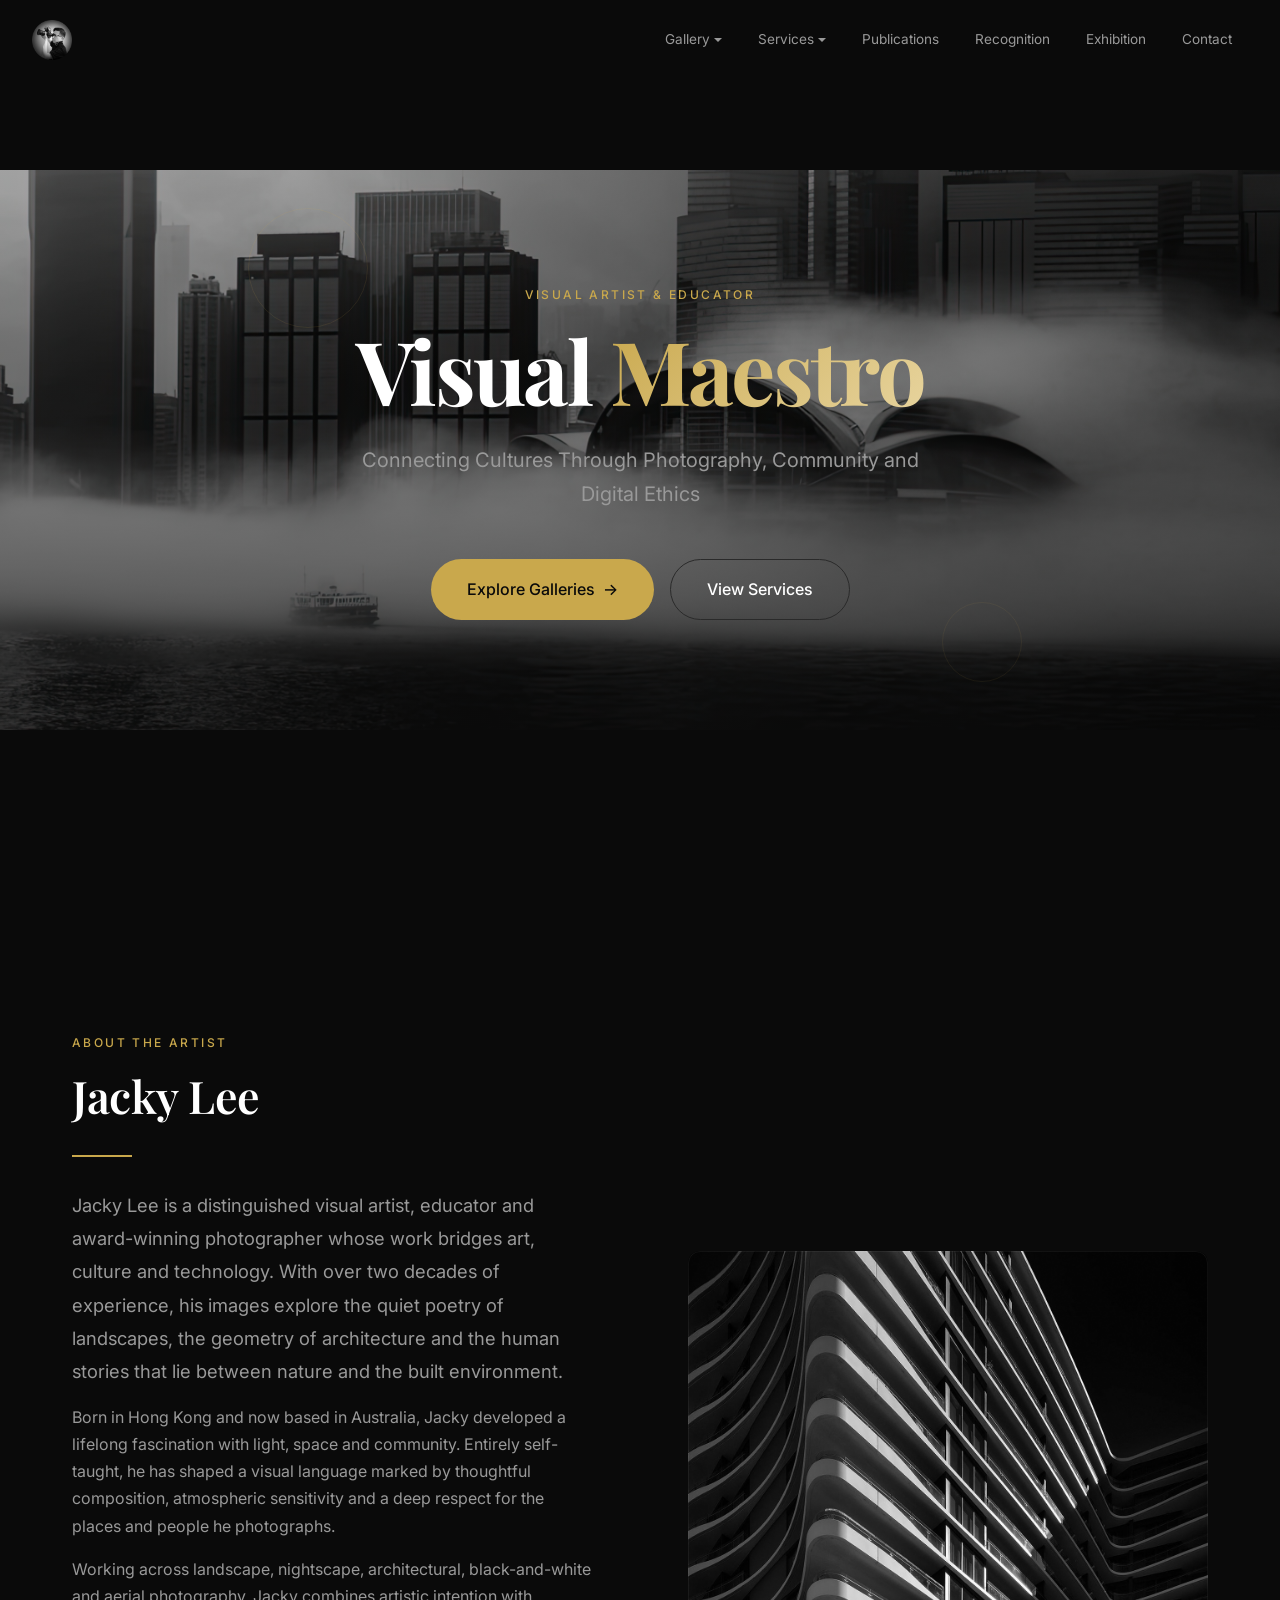
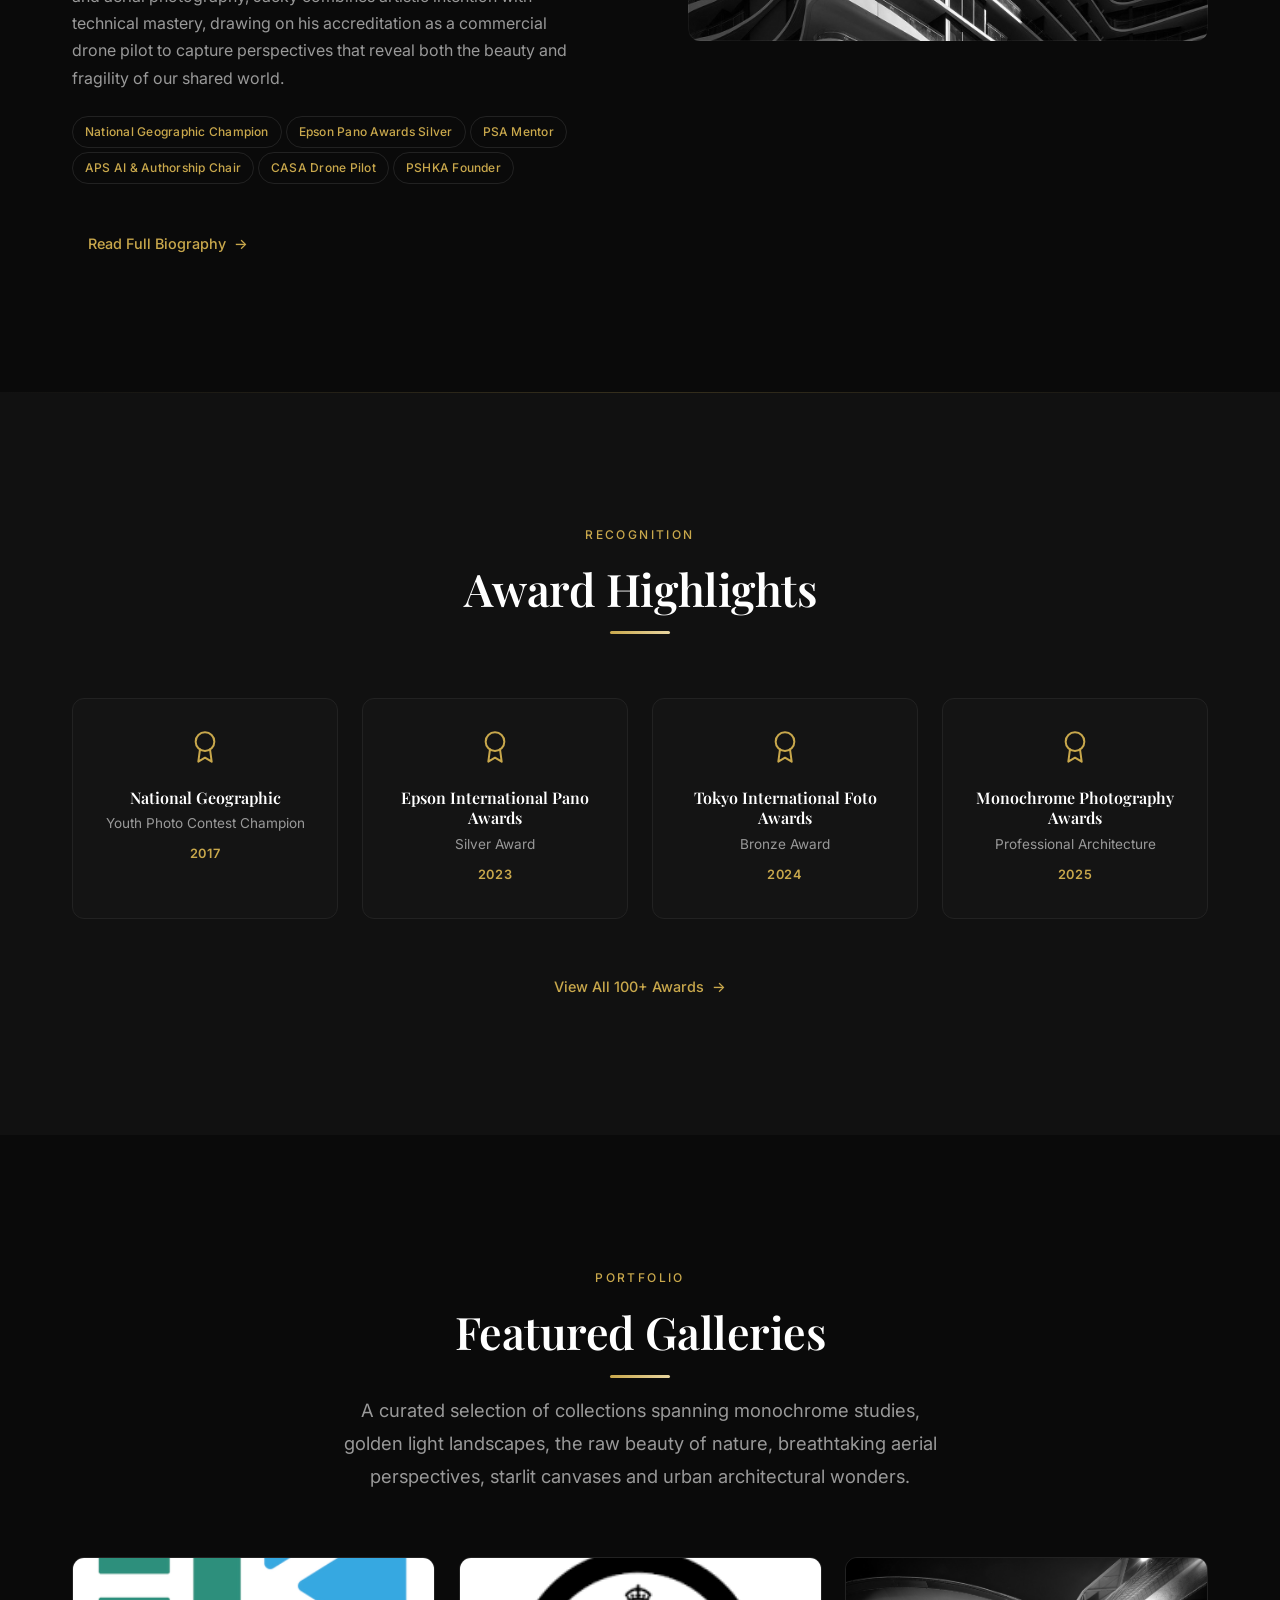
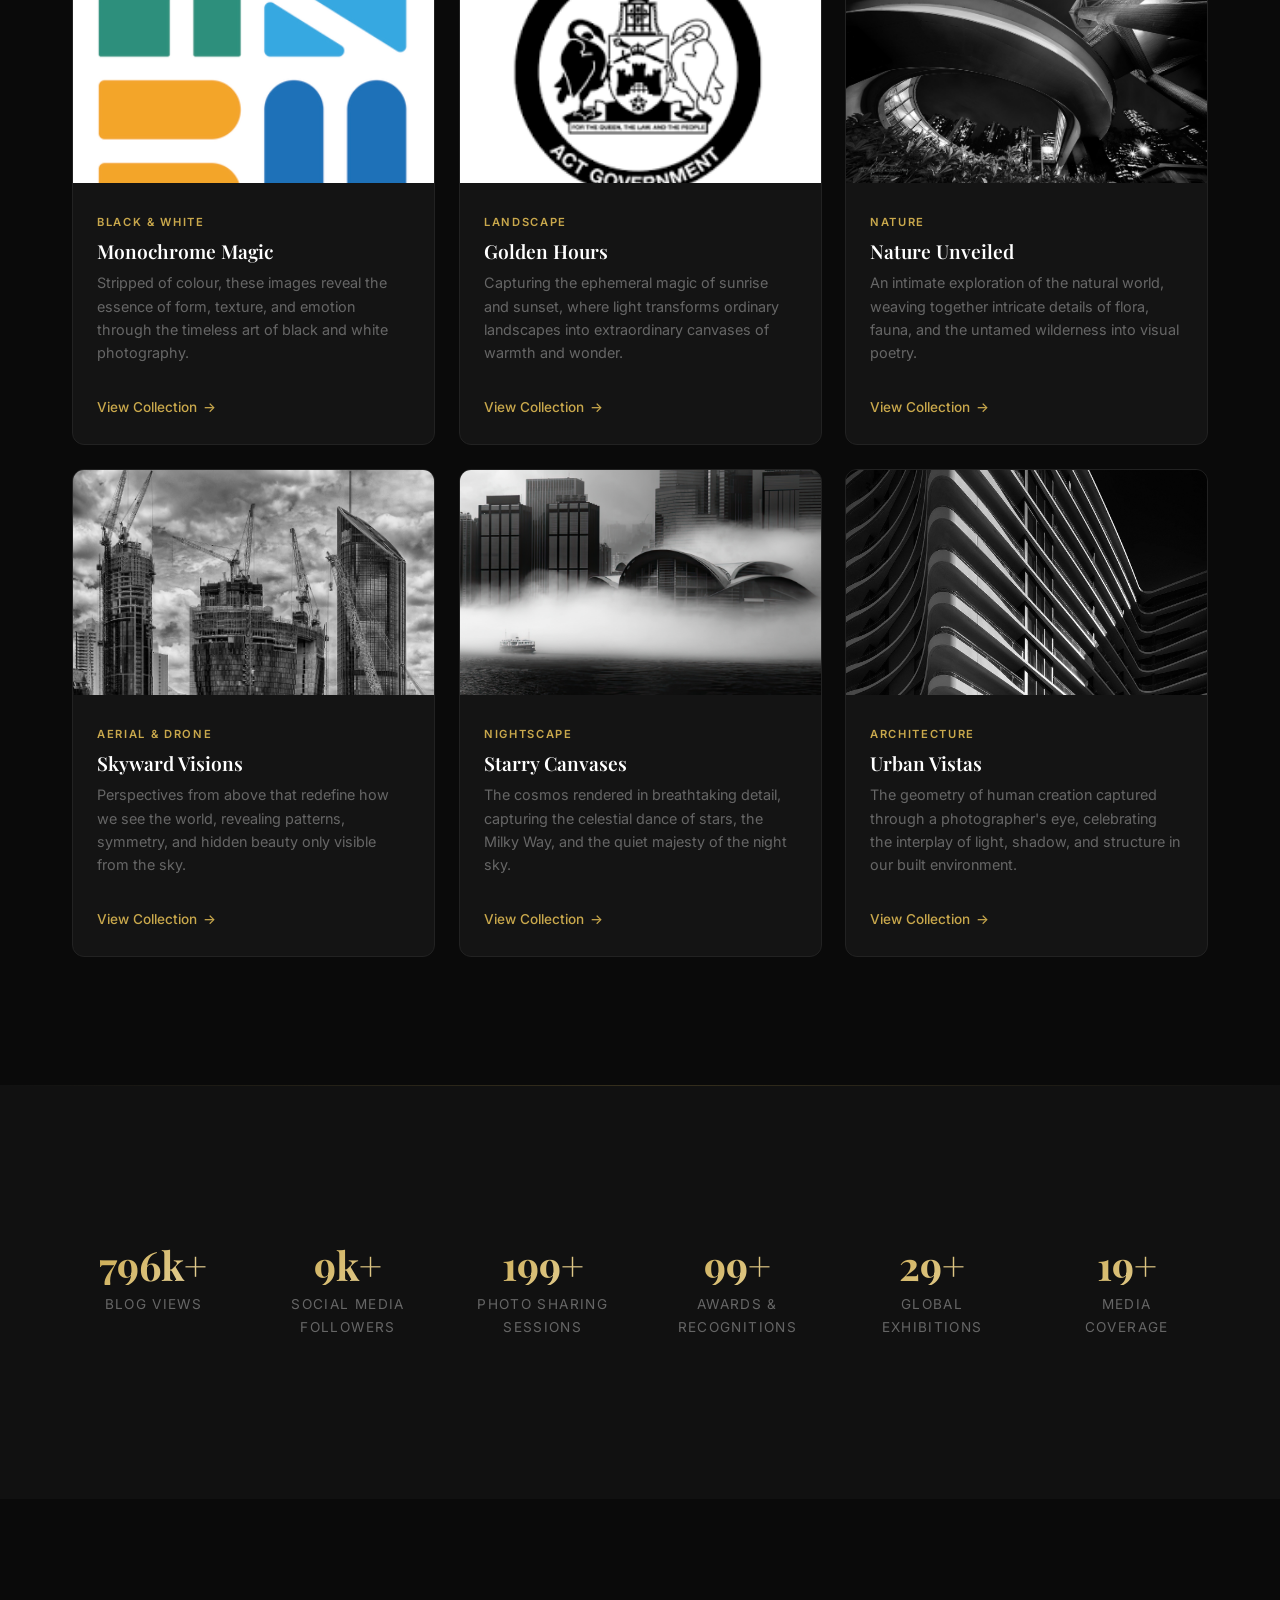
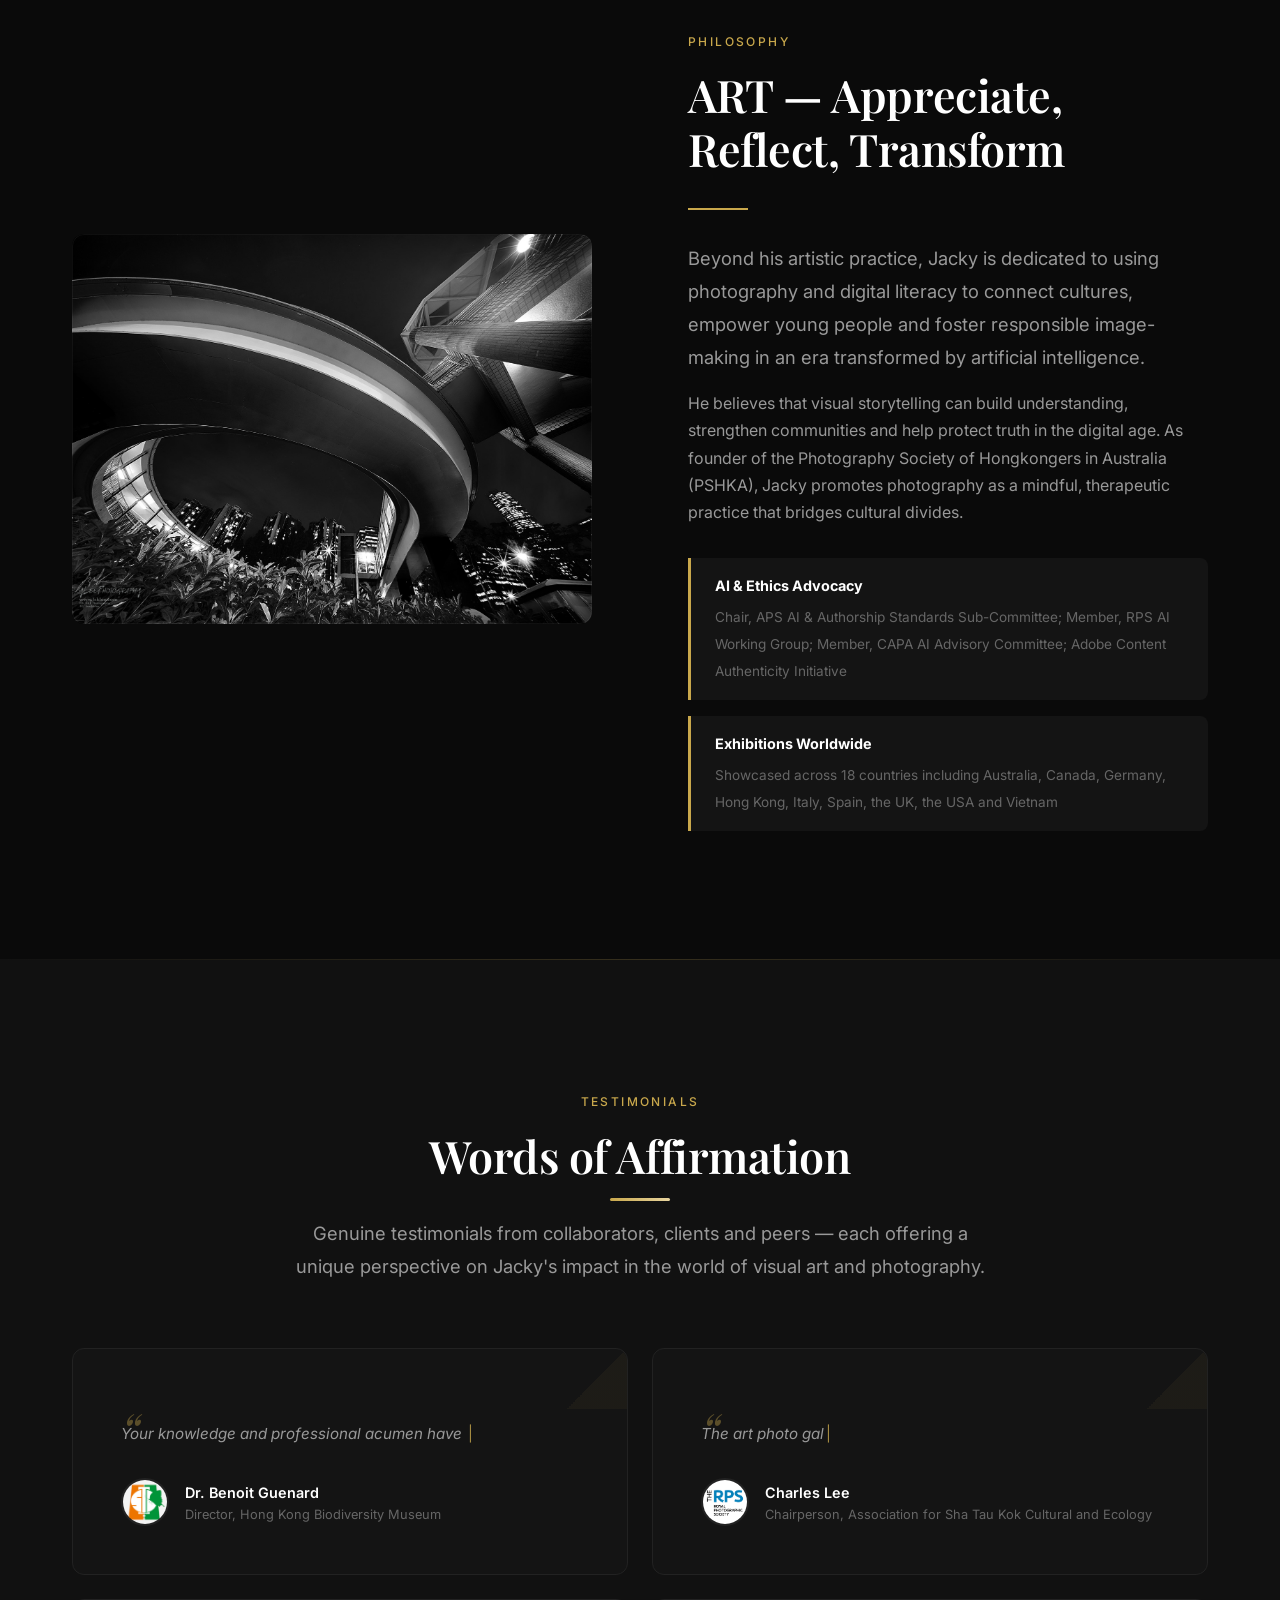
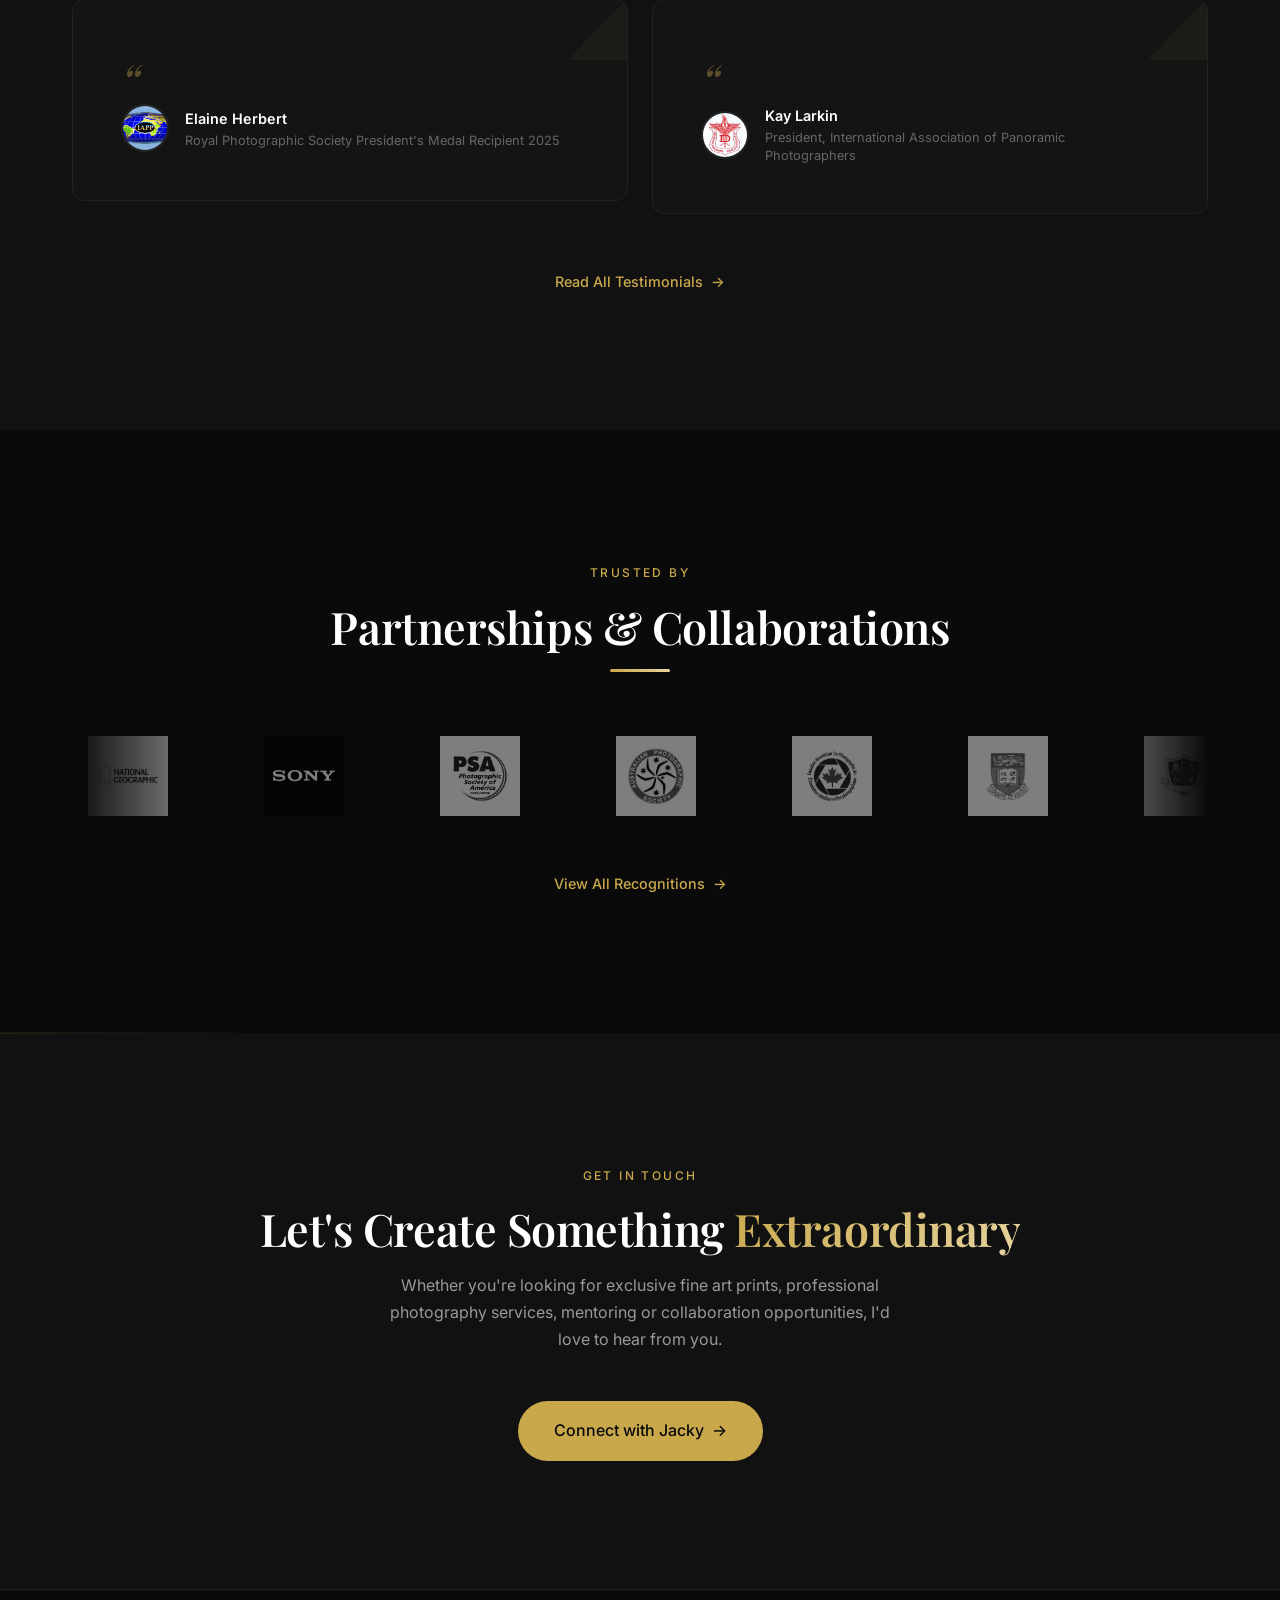
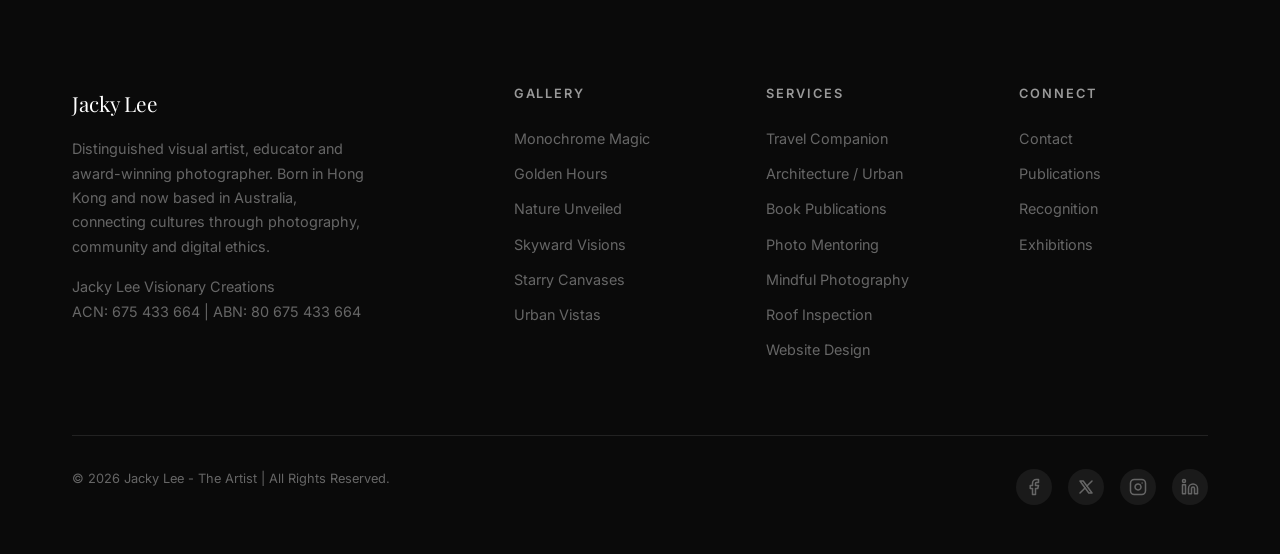
==== commit 07dae6ea: "Update partner tooltips with descriptive collaboration statements Replace short labels (e.g. "Brand " ====
--- a/index.html
+++ b/index.html
@@ -414,149 +414,149 @@
       <div class="marquee animate-in">
         <div class="marquee__track">
           <!-- All 24 partner logos with collaboration tooltips -->
-          <div class="marquee__item" data-collab="Award: Youth Photo Contest Champion">
+          <div class="marquee__item" data-collab="Winner of the National Geographic Photo Contest 2017, recognised globally for photographic excellence">
             <img src="images/partners/national-geographic.jpg" alt="National Geographic" loading="lazy">
           </div>
-          <div class="marquee__item" data-collab="Fellowship &amp; AI Working Group">
+          <div class="marquee__item" data-collab="Fellow of the Royal Photographic Society and active member of the AI Working Group shaping photography standards">
             <img src="images/partners/rps.jpg" alt="Royal Photographic Society" loading="lazy">
           </div>
-          <div class="marquee__item" data-collab="Distinguished Mentor">
+          <div class="marquee__item" data-collab="Distinguished Mentor and Bronze Education Star recipient for outstanding contributions to photographic education">
             <img src="images/partners/psa.jpg" alt="Photographic Society of America" loading="lazy">
           </div>
-          <div class="marquee__item" data-collab="AI &amp; Authorship Standards Chair">
+          <div class="marquee__item" data-collab="Chair of the AI and Authorship Standards Committee, leading policy on photographic integrity">
             <img src="images/partners/aps.jpg" alt="Australian Photographic Society" loading="lazy">
           </div>
-          <div class="marquee__item" data-collab="AI Advisory Committee Member">
+          <div class="marquee__item" data-collab="Member of the AI Advisory Committee advising on ethical standards in photography">
             <img src="images/partners/capa.jpg" alt="Canadian Association of Photographic Art" loading="lazy">
           </div>
-          <div class="marquee__item" data-collab="Brand Ambassador">
+          <div class="marquee__item" data-collab="Brand Ambassador representing Sony imaging products across Hong Kong">
             <img src="images/partners/sony-hk.jpg" alt="Sony Hong Kong" loading="lazy">
           </div>
-          <div class="marquee__item" data-collab="Guest Lecturer">
+          <div class="marquee__item" data-collab="Guest Lecturer delivering seminars bridging professional practice with creative visual arts">
             <img src="images/partners/hku.jpg" alt="University of Hong Kong" loading="lazy">
           </div>
-          <div class="marquee__item" data-collab="Cultural Ambassador &amp; Exhibition">
+          <div class="marquee__item" data-collab="Cultural Ambassador showcasing Hong Kong heritage through solo exhibitions in Canberra">
             <img src="images/partners/act-government.jpg" alt="ACT Government of Australia" loading="lazy">
           </div>
-          <div class="marquee__item" data-collab="Equipment Partner">
+          <div class="marquee__item" data-collab="Equipment Partner collaborating on ultra-wide and macro lens photography projects">
             <img src="images/partners/laowa.jpg" alt="Laowa" loading="lazy">
           </div>
-          <div class="marquee__item" data-collab="Mobile Photography Awards">
+          <div class="marquee__item" data-collab="Award recipient recognised for excellence in mobile and smartphone photography">
             <img src="images/partners/mpa.jpg" alt="Mobile Photography Awards" loading="lazy">
           </div>
-          <div class="marquee__item" data-collab="Heritage Photography Tour">
+          <div class="marquee__item" data-collab="Led heritage photography tours guiding the public to capture historic sites in Central, Hong Kong">
             <img src="images/partners/walk-in-hk.jpg" alt="Walk in Hong Kong" loading="lazy">
           </div>
-          <div class="marquee__item" data-collab="Photography Collaboration">
+          <div class="marquee__item" data-collab="Collaborated on weather and nature photography documentation and educational projects">
             <img src="images/partners/hk-observatory.jpg" alt="Hong Kong Observatory" loading="lazy">
           </div>
-          <div class="marquee__item" data-collab="Member &amp; Award Recipient">
+          <div class="marquee__item" data-collab="Member and award recipient of the International Association of Panoramic Photographers">
             <img src="images/partners/iapp.jpg" alt="International Association of Panoramic Photographers" loading="lazy">
           </div>
-          <div class="marquee__item" data-collab="Photo Contest Judge">
+          <div class="marquee__item" data-collab="Photography Advisor and Photo Contest Judge, setting judging standards for the museum">
             <img src="images/partners/hk-biodiversity.jpg" alt="Hong Kong Biodiversity Museum" loading="lazy">
           </div>
-          <div class="marquee__item" data-collab="Conservation Photography">
+          <div class="marquee__item" data-collab="Contributed conservation photography supporting environmental awareness campaigns">
             <img src="images/partners/nature-conservancy.jpg" alt="The Nature Conservancy" loading="lazy">
           </div>
-          <div class="marquee__item" data-collab="Conservation Photography">
+          <div class="marquee__item" data-collab="Officially credited photographer for Hong Kong Government conservation publications">
             <img src="images/partners/afcd.jpg" alt="Agriculture, Fisheries and Conservation Department" loading="lazy">
           </div>
-          <div class="marquee__item" data-collab="International Member">
+          <div class="marquee__item" data-collab="International member contributing to cross-continental photographic exchange">
             <img src="images/partners/pssa.jpg" alt="Photographic Society of South Africa" loading="lazy">
           </div>
-          <div class="marquee__item" data-collab="Media Publication Partner">
+          <div class="marquee__item" data-collab="Featured in DCFever media publications sharing photography insights and equipment reviews">
             <img src="images/partners/dcfever.jpg" alt="DCFever" loading="lazy">
           </div>
-          <div class="marquee__item" data-collab="Festival Exhibition Partner">
+          <div class="marquee__item" data-collab="Exhibited photographic works at Floriade, Australia's premier flower and garden festival">
             <img src="images/partners/floriade.jpg" alt="Floriade" loading="lazy">
           </div>
-          <div class="marquee__item" data-collab="Community Exhibition">
+          <div class="marquee__item" data-collab="Held community photography exhibitions in Tasmania's Huon Valley region">
             <img src="images/partners/huon-valley.jpg" alt="Huon Valley Council" loading="lazy">
           </div>
-          <div class="marquee__item" data-collab="Travel Photography Feature">
+          <div class="marquee__item" data-collab="Featured travel photography and destination stories in HK Traveler magazine">
             <img src="images/partners/hk-traveler.jpg" alt="HK Traveler" loading="lazy">
           </div>
-          <div class="marquee__item" data-collab="Guest Speaker">
+          <div class="marquee__item" data-collab="Guest speaker sharing drone photography expertise at professional dental association seminars">
             <img src="images/partners/hk-dental.jpg" alt="Hong Kong Dental Association" loading="lazy">
           </div>
-          <div class="marquee__item" data-collab="Architectural Photography">
+          <div class="marquee__item" data-collab="Contributed architectural photography documenting Hong Kong's built heritage">
             <img src="images/partners/buildings-dept.jpg" alt="Buildings Department Hong Kong" loading="lazy">
           </div>
-          <div class="marquee__item" data-collab="Corporate Photography">
+          <div class="marquee__item" data-collab="Provided professional photography services for the institute's corporate events and publications">
             <img src="images/partners/hkis.jpg" alt="Hong Kong Institute of Surveyors" loading="lazy">
           </div>
           <!-- Duplicate set for seamless loop -->
-          <div class="marquee__item" data-collab="Award: Youth Photo Contest Champion">
+          <div class="marquee__item" data-collab="Winner of the National Geographic Photo Contest 2017, recognised globally for photographic excellence">
             <img src="images/partners/national-geographic.jpg" alt="National Geographic" loading="lazy">
           </div>
-          <div class="marquee__item" data-collab="Fellowship &amp; AI Working Group">
+          <div class="marquee__item" data-collab="Fellow of the Royal Photographic Society and active member of the AI Working Group shaping photography standards">
             <img src="images/partners/rps.jpg" alt="Royal Photographic Society" loading="lazy">
           </div>
-          <div class="marquee__item" data-collab="Distinguished Mentor">
+          <div class="marquee__item" data-collab="Distinguished Mentor and Bronze Education Star recipient for outstanding contributions to photographic education">
             <img src="images/partners/psa.jpg" alt="Photographic Society of America" loading="lazy">
           </div>
-          <div class="marquee__item" data-collab="AI &amp; Authorship Standards Chair">
+          <div class="marquee__item" data-collab="Chair of the AI and Authorship Standards Committee, leading policy on photographic integrity">
             <img src="images/partners/aps.jpg" alt="Australian Photographic Society" loading="lazy">
           </div>
-          <div class="marquee__item" data-collab="AI Advisory Committee Member">
+          <div class="marquee__item" data-collab="Member of the AI Advisory Committee advising on ethical standards in photography">
             <img src="images/partners/capa.jpg" alt="Canadian Association of Photographic Art" loading="lazy">
           </div>
-          <div class="marquee__item" data-collab="Brand Ambassador">
+          <div class="marquee__item" data-collab="Brand Ambassador representing Sony imaging products across Hong Kong">
             <img src="images/partners/sony-hk.jpg" alt="Sony Hong Kong" loading="lazy">
           </div>
-          <div class="marquee__item" data-collab="Guest Lecturer">
+          <div class="marquee__item" data-collab="Guest Lecturer delivering seminars bridging professional practice with creative visual arts">
             <img src="images/partners/hku.jpg" alt="University of Hong Kong" loading="lazy">
           </div>
-          <div class="marquee__item" data-collab="Cultural Ambassador &amp; Exhibition">
+          <div class="marquee__item" data-collab="Cultural Ambassador showcasing Hong Kong heritage through solo exhibitions in Canberra">
             <img src="images/partners/act-government.jpg" alt="ACT Government of Australia" loading="lazy">
           </div>
-          <div class="marquee__item" data-collab="Equipment Partner">
+          <div class="marquee__item" data-collab="Equipment Partner collaborating on ultra-wide and macro lens photography projects">
             <img src="images/partners/laowa.jpg" alt="Laowa" loading="lazy">
           </div>
-          <div class="marquee__item" data-collab="Mobile Photography Awards">
+          <div class="marquee__item" data-collab="Award recipient recognised for excellence in mobile and smartphone photography">
             <img src="images/partners/mpa.jpg" alt="Mobile Photography Awards" loading="lazy">
           </div>
-          <div class="marquee__item" data-collab="Heritage Photography Tour">
+          <div class="marquee__item" data-collab="Led heritage photography tours guiding the public to capture historic sites in Central, Hong Kong">
             <img src="images/partners/walk-in-hk.jpg" alt="Walk in Hong Kong" loading="lazy">
           </div>
-          <div class="marquee__item" data-collab="Photography Collaboration">
+          <div class="marquee__item" data-collab="Collaborated on weather and nature photography documentation and educational projects">
             <img src="images/partners/hk-observatory.jpg" alt="Hong Kong Observatory" loading="lazy">
           </div>
-          <div class="marquee__item" data-collab="Member &amp; Award Recipient">
+          <div class="marquee__item" data-collab="Member and award recipient of the International Association of Panoramic Photographers">
             <img src="images/partners/iapp.jpg" alt="International Association of Panoramic Photographers" loading="lazy">
           </div>
-          <div class="marquee__item" data-collab="Photo Contest Judge">
+          <div class="marquee__item" data-collab="Photography Advisor and Photo Contest Judge, setting judging standards for the museum">
             <img src="images/partners/hk-biodiversity.jpg" alt="Hong Kong Biodiversity Museum" loading="lazy">
           </div>
-          <div class="marquee__item" data-collab="Conservation Photography">
+          <div class="marquee__item" data-collab="Contributed conservation photography supporting environmental awareness campaigns">
             <img src="images/partners/nature-conservancy.jpg" alt="The Nature Conservancy" loading="lazy">
           </div>
-          <div class="marquee__item" data-collab="Conservation Photography">
+          <div class="marquee__item" data-collab="Officially credited photographer for Hong Kong Government conservation publications">
             <img src="images/partners/afcd.jpg" alt="Agriculture, Fisheries and Conservation Department" loading="lazy">
           </div>
-          <div class="marquee__item" data-collab="International Member">
+          <div class="marquee__item" data-collab="International member contributing to cross-continental photographic exchange">
             <img src="images/partners/pssa.jpg" alt="Photographic Society of South Africa" loading="lazy">
           </div>
-          <div class="marquee__item" data-collab="Media Publication Partner">
+          <div class="marquee__item" data-collab="Featured in DCFever media publications sharing photography insights and equipment reviews">
             <img src="images/partners/dcfever.jpg" alt="DCFever" loading="lazy">
           </div>
-          <div class="marquee__item" data-collab="Festival Exhibition Partner">
+          <div class="marquee__item" data-collab="Exhibited photographic works at Floriade, Australia's premier flower and garden festival">
             <img src="images/partners/floriade.jpg" alt="Floriade" loading="lazy">
           </div>
-          <div class="marquee__item" data-collab="Community Exhibition">
+          <div class="marquee__item" data-collab="Held community photography exhibitions in Tasmania's Huon Valley region">
             <img src="images/partners/huon-valley.jpg" alt="Huon Valley Council" loading="lazy">
           </div>
-          <div class="marquee__item" data-collab="Travel Photography Feature">
+          <div class="marquee__item" data-collab="Featured travel photography and destination stories in HK Traveler magazine">
             <img src="images/partners/hk-traveler.jpg" alt="HK Traveler" loading="lazy">
           </div>
-          <div class="marquee__item" data-collab="Guest Speaker">
+          <div class="marquee__item" data-collab="Guest speaker sharing drone photography expertise at professional dental association seminars">
             <img src="images/partners/hk-dental.jpg" alt="Hong Kong Dental Association" loading="lazy">
           </div>
-          <div class="marquee__item" data-collab="Architectural Photography">
+          <div class="marquee__item" data-collab="Contributed architectural photography documenting Hong Kong's built heritage">
             <img src="images/partners/buildings-dept.jpg" alt="Buildings Department Hong Kong" loading="lazy">
           </div>
-          <div class="marquee__item" data-collab="Corporate Photography">
+          <div class="marquee__item" data-collab="Provided professional photography services for the institute's corporate events and publications">
             <img src="images/partners/hkis.jpg" alt="Hong Kong Institute of Surveyors" loading="lazy">
           </div>
         </div>
--- a/css/style.css
+++ b/css/style.css
@@ -1887,23 +1887,25 @@
 .marquee__item[data-collab]::after {
   content: attr(data-collab);
   position: absolute;
-  bottom: calc(100% + 8px);
+  bottom: calc(100% + 10px);
   left: 50%;
   transform: translateX(-50%) translateY(4px);
   background: var(--color-bg-secondary);
-  color: var(--color-accent);
+  color: var(--color-text);
   font-size: 0.75rem;
-  font-weight: 500;
-  padding: 0.4rem 0.75rem;
+  font-weight: 400;
+  line-height: 1.5;
+  padding: 0.6rem 0.9rem;
   border-radius: var(--radius-md);
-  border: 1px solid var(--color-border);
-  white-space: nowrap;
+  border: 1px solid var(--color-accent);
+  width: 240px;
+  text-align: center;
   opacity: 0;
   visibility: hidden;
   transition: all 0.2s ease;
   pointer-events: none;
   z-index: 10;
-  box-shadow: var(--shadow-md);
+  box-shadow: var(--shadow-md), 0 0 12px rgba(201, 168, 76, 0.1);
 }
 
 .marquee__item[data-collab]:hover::after {
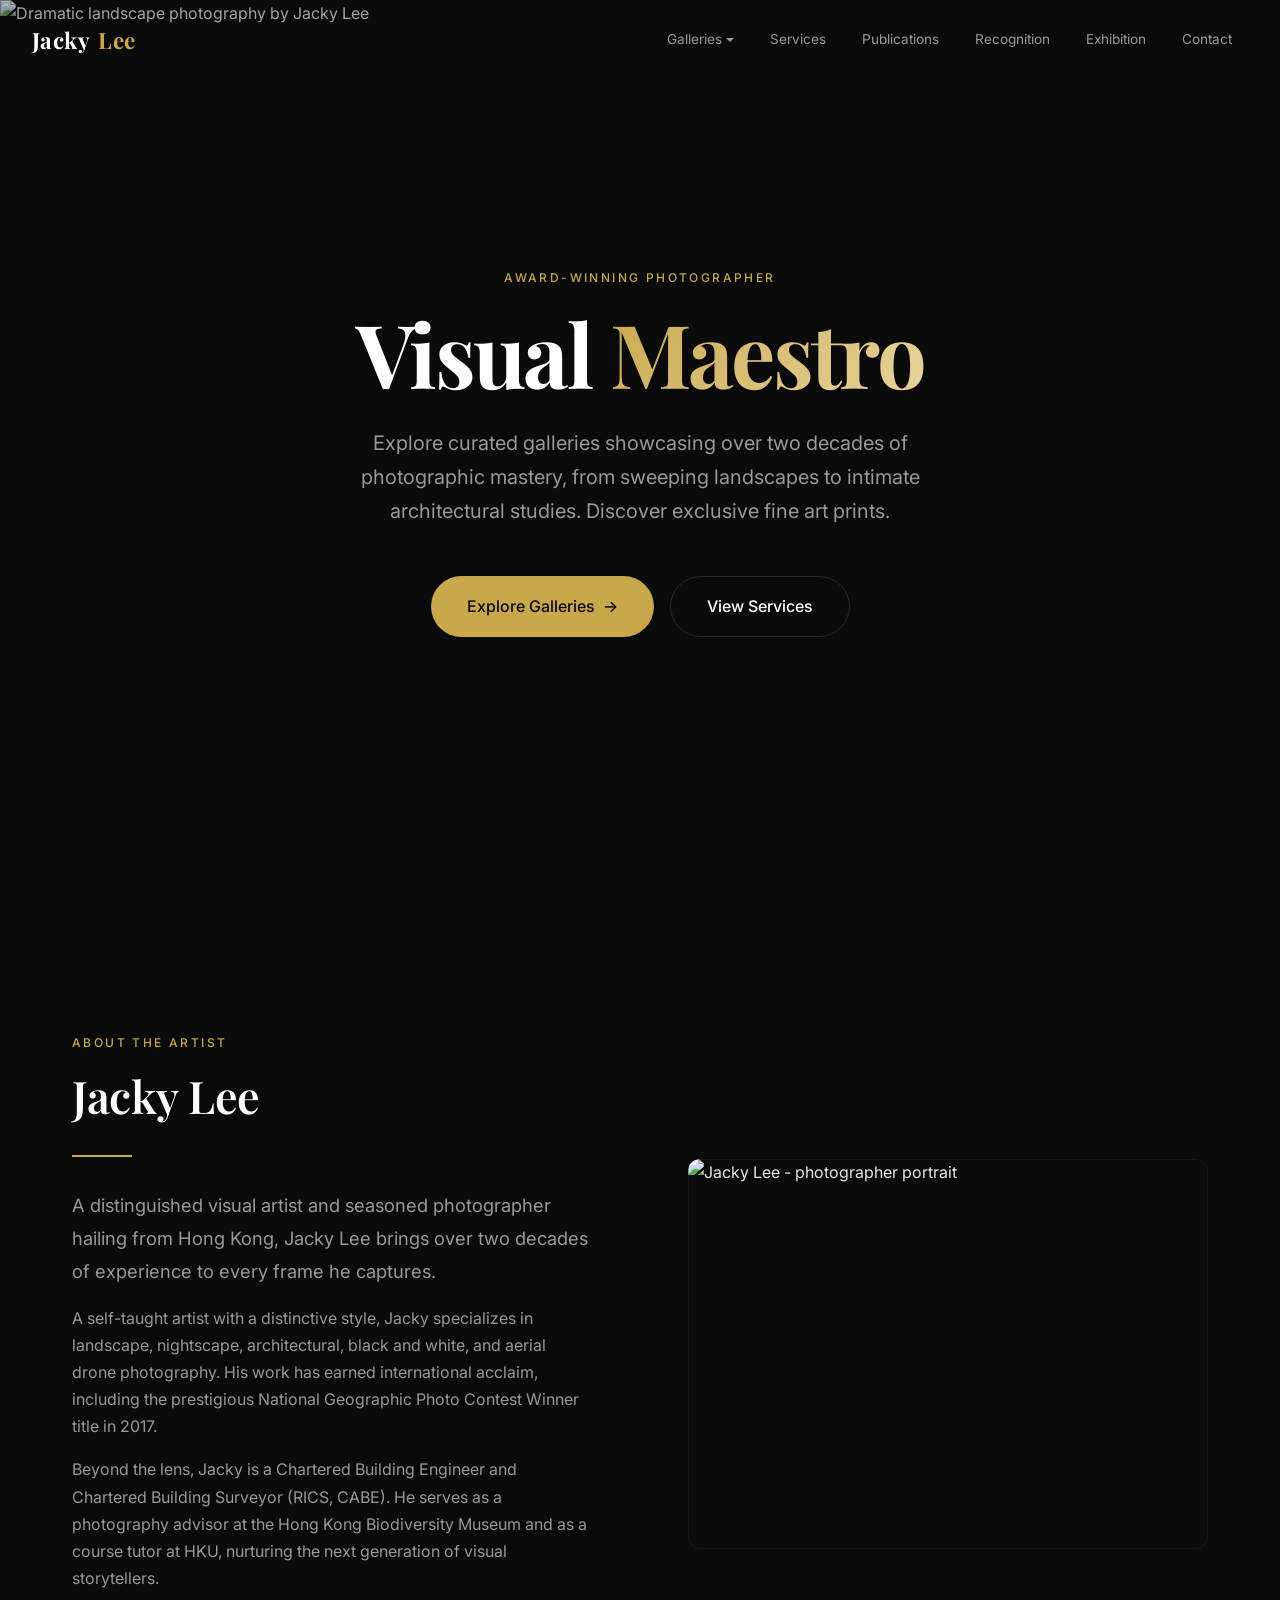
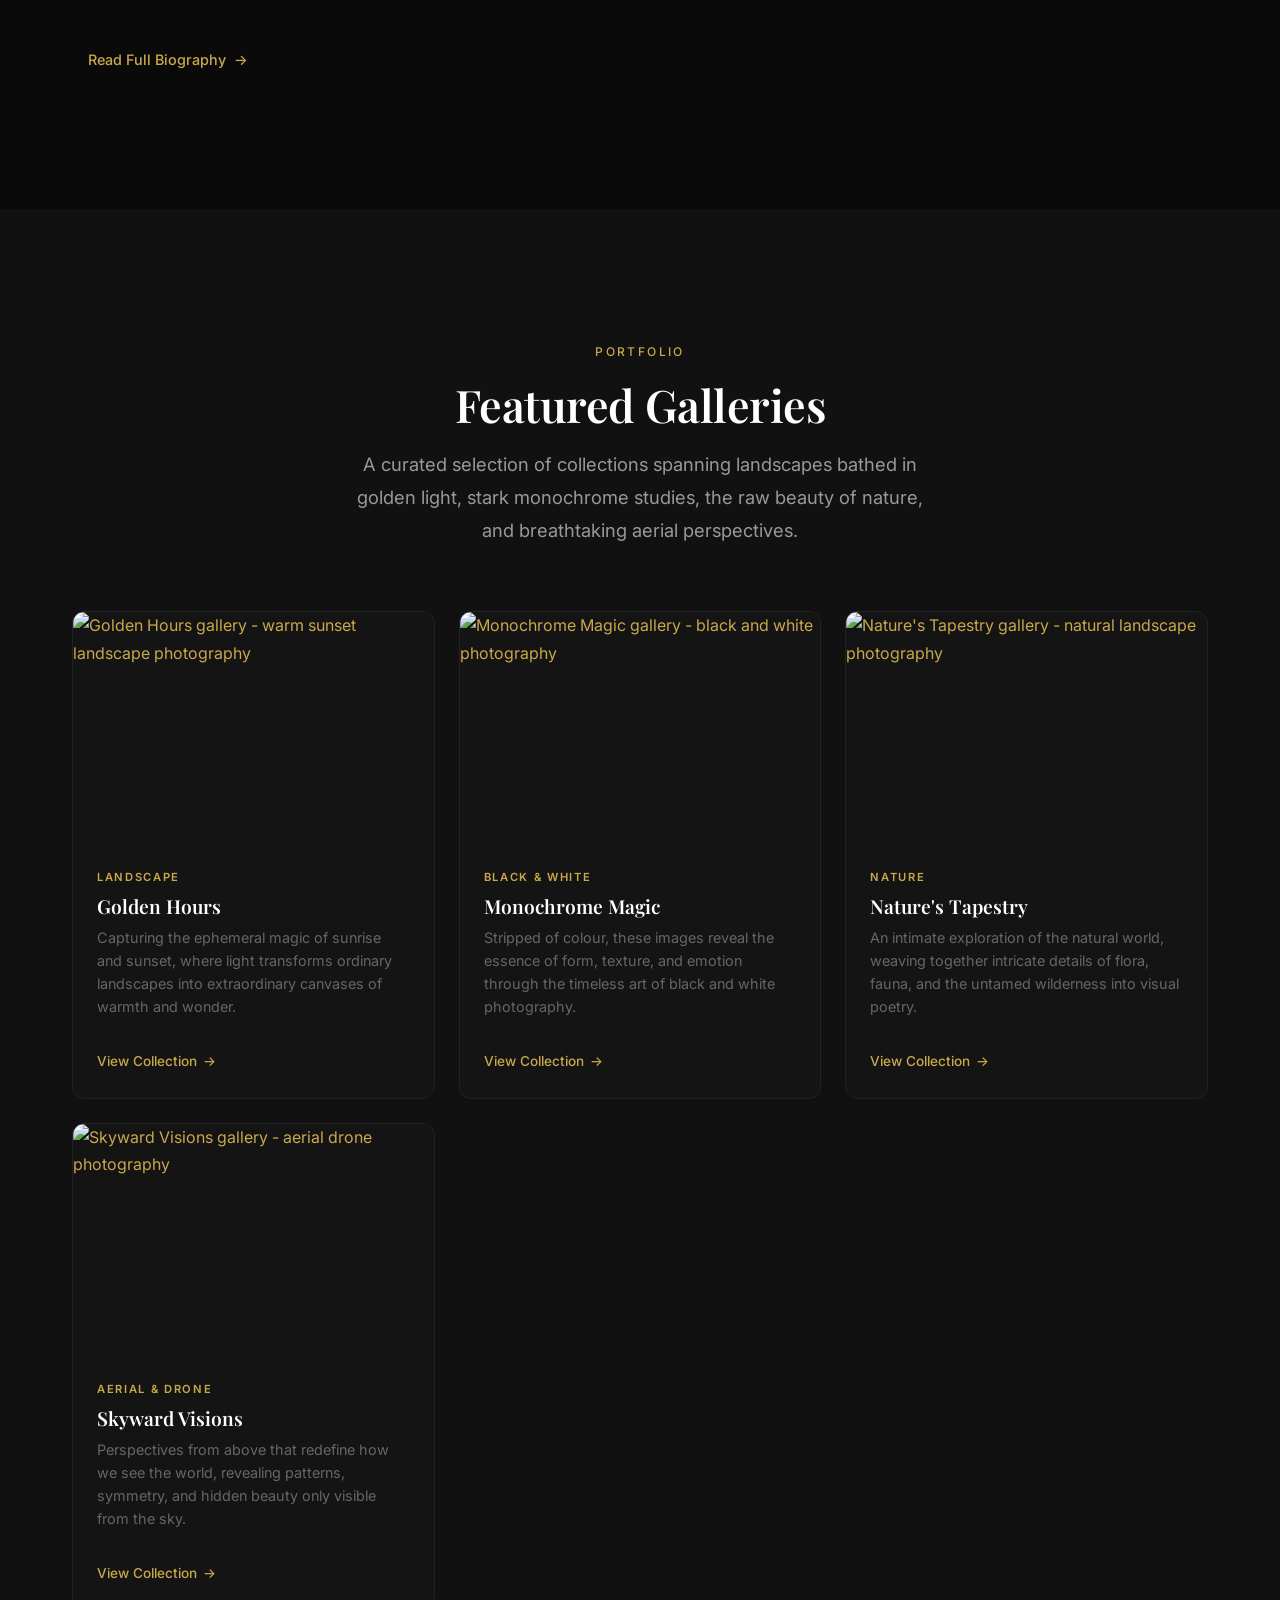
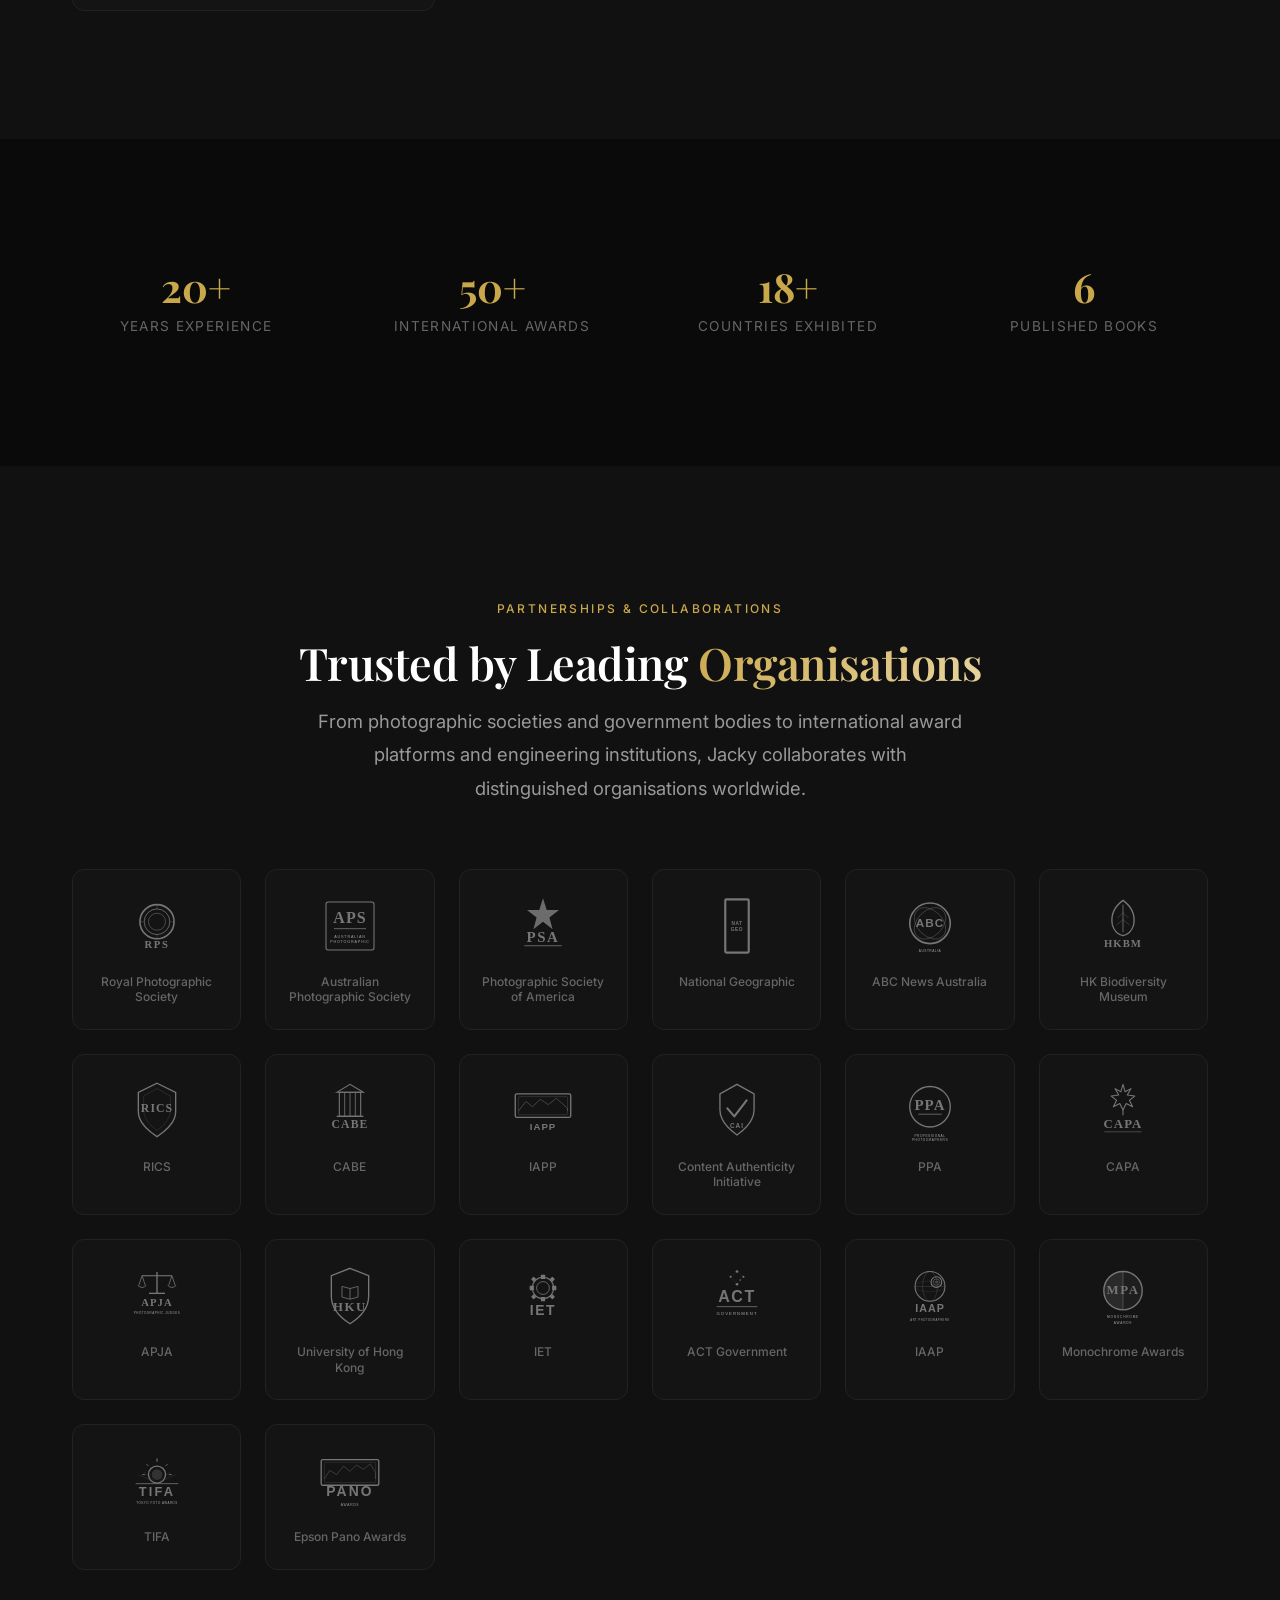
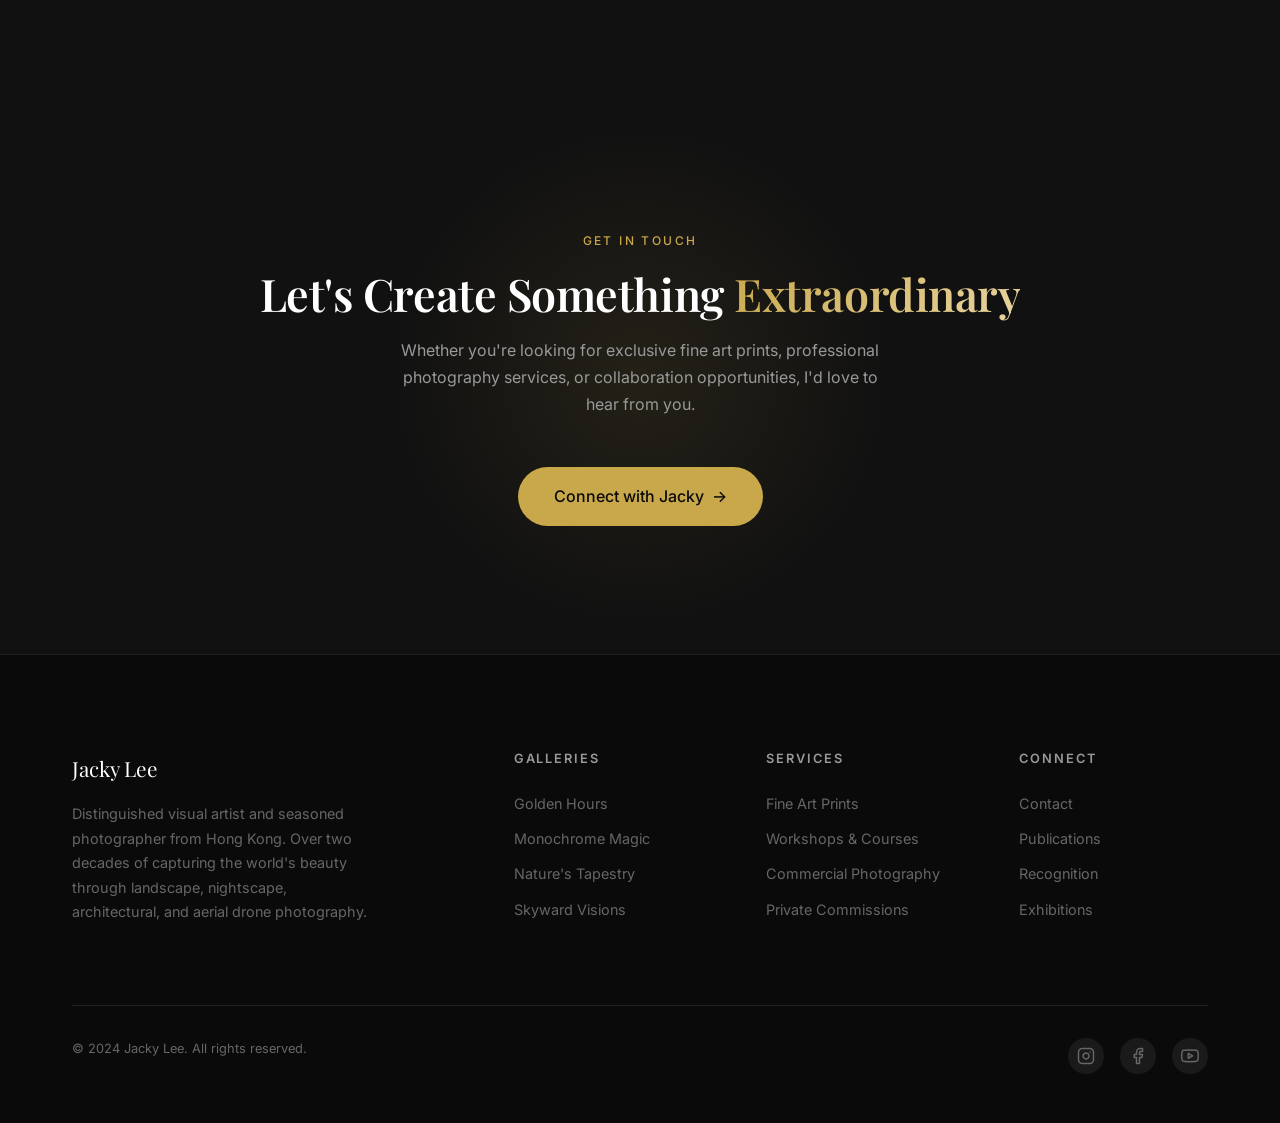
==== commit d279a8e1: "Add Partnerships & Collaborations section with interactive hover tooltips Add a new section to the l" ====
--- a/index.html
+++ b/index.html
@@ -3,15 +3,14 @@
 <head>
   <meta charset="UTF-8">
   <meta name="viewport" content="width=device-width, initial-scale=1.0">
-  <meta name="description" content="Explore Jacky Lee's artistry: curated galleries, exclusive prints, photography tutorials, and immersive tours. Connect for mentoring and updates.">
+  <meta name="description" content="Jacky Lee - Distinguished visual artist and seasoned photographer from Hong Kong. Specializing in landscape, nightscape, architectural, black and white, and aerial drone photography.">
   <meta name="author" content="Jacky Lee">
-  <meta name="keywords" content="Jacky Lee, photography, visual artist, educator, landscape, nightscape, architectural, aerial drone, fine art prints, Australia, Hong Kong">
-  <meta property="og:title" content="Visual Maestro - Jacky Lee The Artist">
-  <meta property="og:description" content="Explore Jacky Lee's artistry: curated galleries, exclusive prints, photography tutorials, and immersive tours.">
-  <meta property="og:image" content="images/hero/hero-banner.jpg">
+  <meta name="keywords" content="Jacky Lee, photography, Hong Kong, landscape, nightscape, architectural, aerial drone, fine art prints">
+  <meta property="og:title" content="Jacky Lee | Visual Maestro">
+  <meta property="og:description" content="Explore the curated galleries and exclusive prints of award-winning photographer Jacky Lee.">
   <meta property="og:type" content="website">
   <meta name="theme-color" content="#0a0a0a">
-  <title>Visual Maestro - Jacky Lee The Artist</title>
+  <title>Jacky Lee | Visual Maestro</title>
 
   <!-- Google Fonts -->
   <link rel="preconnect" href="https://fonts.googleapis.com">
@@ -23,40 +22,24 @@
 </head>
 <body>
 
-  <!-- Scroll Progress Indicator -->
-  <div class="scroll-progress" aria-hidden="true"></div>
-
   <!-- ======== Header ======== -->
   <header class="header" role="banner">
     <div class="header__inner">
       <a href="index.html" class="header__logo">
-        <img src="images/logo/jackylee-logo.png" alt="Jacky Lee logo" class="header__logo-img">
+        Jacky <span class="header__logo-accent">Lee</span>
       </a>
 
       <nav class="nav" role="navigation" aria-label="Main navigation">
         <div class="nav__dropdown">
-          <a href="#galleries" class="nav__link nav__dropdown-toggle">Gallery</a>
+          <a href="#galleries" class="nav__link nav__dropdown-toggle">Galleries</a>
           <div class="nav__dropdown-menu">
+            <a href="galleries/golden-hours.html" class="nav__dropdown-item">Golden Hours</a>
             <a href="galleries/monochrome-magic.html" class="nav__dropdown-item">Monochrome Magic</a>
-            <a href="galleries/golden-hours.html" class="nav__dropdown-item">Golden Hours</a>
-            <a href="galleries/natures-tapestry.html" class="nav__dropdown-item">Nature Unveiled</a>
+            <a href="galleries/natures-tapestry.html" class="nav__dropdown-item">Nature's Tapestry</a>
             <a href="galleries/skyward-visions.html" class="nav__dropdown-item">Skyward Visions</a>
-            <a href="galleries/starry-canvases.html" class="nav__dropdown-item">Starry Canvases</a>
-            <a href="galleries/urban-vistas.html" class="nav__dropdown-item">Urban Vistas</a>
-          </div>
-        </div>
-        <div class="nav__dropdown">
-          <a href="services.html" class="nav__link nav__dropdown-toggle">Services</a>
-          <div class="nav__dropdown-menu">
-            <a href="services.html#travel" class="nav__dropdown-item">Travel Companion</a>
-            <a href="services.html#architecture" class="nav__dropdown-item">Architecture / Urban</a>
-            <a href="services.html#publications" class="nav__dropdown-item">Book Publications</a>
-            <a href="services.html#mentoring" class="nav__dropdown-item">Photo Mentoring</a>
-            <a href="services.html#mindful" class="nav__dropdown-item">Mindful Photography</a>
-            <a href="services.html#inspection" class="nav__dropdown-item">Roof Inspection</a>
-            <a href="services.html#webdesign" class="nav__dropdown-item">Website Design</a>
-          </div>
-        </div>
+          </div>
+        </div>
+        <a href="services.html" class="nav__link">Services</a>
         <a href="publications.html" class="nav__link">Publications</a>
         <a href="recognition.html" class="nav__link">Recognition</a>
         <a href="exhibition.html" class="nav__link">Exhibition</a>
@@ -77,13 +60,13 @@
   <!-- ======== Hero Section ======== -->
   <section class="hero" id="home">
     <div class="hero__bg">
-      <img src="images/hero/hero-banner.jpg" alt="Photography by Jacky Lee" loading="eager">
+      <img src="https://images.unsplash.com/photo-1500534314263-a845f593db23?w=1920&q=80" alt="Dramatic landscape photography by Jacky Lee" loading="eager">
     </div>
     <div class="hero__overlay"></div>
     <div class="hero__content">
-      <span class="subtitle animate-in">Visual Artist &amp; Educator</span>
+      <span class="subtitle animate-in">Award-Winning Photographer</span>
       <h1 class="hero__title animate-in animate-in--delay-1">Visual <span class="text-gradient">Maestro</span></h1>
-      <p class="hero__subtitle animate-in animate-in--delay-2">Connecting Cultures Through Photography, Community and Digital Ethics</p>
+      <p class="hero__subtitle animate-in animate-in--delay-2">Explore curated galleries showcasing over two decades of photographic mastery, from sweeping landscapes to intimate architectural studies. Discover exclusive fine art prints.</p>
       <div class="hero__cta animate-in animate-in--delay-3">
         <a href="#galleries" class="btn btn--primary btn--lg">Explore Galleries <span class="btn__arrow">&rarr;</span></a>
         <a href="services.html" class="btn btn--outline btn--lg">View Services</a>
@@ -99,87 +82,46 @@
           <span class="subtitle">About the Artist</span>
           <h2>Jacky Lee</h2>
           <div class="divider"></div>
-          <p class="lead">Jacky Lee is a distinguished visual artist, educator and award-winning photographer whose work bridges art, culture and technology. With over two decades of experience, his images explore the quiet poetry of landscapes, the geometry of architecture and the human stories that lie between nature and the built environment.</p>
-          <p>Born in Hong Kong and now based in Australia, Jacky developed a lifelong fascination with light, space and community. Entirely self-taught, he has shaped a visual language marked by thoughtful composition, atmospheric sensitivity and a deep respect for the places and people he photographs.</p>
-          <p>Working across landscape, nightscape, architectural, black-and-white and aerial photography, Jacky combines artistic intention with technical mastery, drawing on his accreditation as a commercial drone pilot to capture perspectives that reveal both the beauty and fragility of our shared world.</p>
-          <div class="credentials">
-            <span class="credentials__tag">National Geographic Champion</span>
-            <span class="credentials__tag">Epson Pano Awards Silver</span>
-            <span class="credentials__tag">PSA Mentor</span>
-            <span class="credentials__tag">APS AI &amp; Authorship Chair</span>
-            <span class="credentials__tag">CASA Drone Pilot</span>
-            <span class="credentials__tag">PSHKA Founder</span>
-          </div>
+          <p class="lead">A distinguished visual artist and seasoned photographer hailing from Hong Kong, Jacky Lee brings over two decades of experience to every frame he captures.</p>
+          <p>A self-taught artist with a distinctive style, Jacky specializes in landscape, nightscape, architectural, black and white, and aerial drone photography. His work has earned international acclaim, including the prestigious National Geographic Photo Contest Winner title in 2017.</p>
+          <p>Beyond the lens, Jacky is a Chartered Building Engineer and Chartered Building Surveyor (RICS, CABE). He serves as a photography advisor at the Hong Kong Biodiversity Museum and as a course tutor at HKU, nurturing the next generation of visual storytellers.</p>
           <a href="about.html" class="btn btn--ghost mt-2">Read Full Biography <span class="btn__arrow">&rarr;</span></a>
         </div>
         <div class="split__image">
-          <img src="images/about/about-jacky.jpg" alt="Jacky Lee - Visual Artist and Photographer" loading="lazy">
+          <img src="https://images.unsplash.com/photo-1452587925148-ce544e77e70d?w=800&q=80" alt="Jacky Lee - photographer portrait" loading="lazy">
         </div>
       </div>
     </div>
   </section>
 
-  <!-- ======== Awards Highlight Section ======== -->
-  <section class="section section--alt" id="awards">
-    <div class="container">
-      <div class="text-center mb-4 animate-in">
-        <span class="subtitle">Recognition</span>
-        <h2>Award Highlights</h2>
-      </div>
-      <div class="awards-row animate-in">
-        <div class="award-card">
-          <div class="award-card__icon">
-            <svg width="32" height="32" viewBox="0 0 24 24" fill="none" stroke="currentColor" stroke-width="1.5" stroke-linecap="round" stroke-linejoin="round"><circle cx="12" cy="8" r="7"></circle><polyline points="8.21 13.89 7 23 12 20 17 23 15.79 13.88"></polyline></svg>
-          </div>
-          <div class="award-card__title">National Geographic</div>
-          <div class="award-card__detail">Youth Photo Contest Champion</div>
-          <div class="award-card__year">2017</div>
-        </div>
-        <div class="award-card">
-          <div class="award-card__icon">
-            <svg width="32" height="32" viewBox="0 0 24 24" fill="none" stroke="currentColor" stroke-width="1.5" stroke-linecap="round" stroke-linejoin="round"><circle cx="12" cy="8" r="7"></circle><polyline points="8.21 13.89 7 23 12 20 17 23 15.79 13.88"></polyline></svg>
-          </div>
-          <div class="award-card__title">Epson International Pano Awards</div>
-          <div class="award-card__detail">Silver Award</div>
-          <div class="award-card__year">2023</div>
-        </div>
-        <div class="award-card">
-          <div class="award-card__icon">
-            <svg width="32" height="32" viewBox="0 0 24 24" fill="none" stroke="currentColor" stroke-width="1.5" stroke-linecap="round" stroke-linejoin="round"><circle cx="12" cy="8" r="7"></circle><polyline points="8.21 13.89 7 23 12 20 17 23 15.79 13.88"></polyline></svg>
-          </div>
-          <div class="award-card__title">Tokyo International Foto Awards</div>
-          <div class="award-card__detail">Bronze Award</div>
-          <div class="award-card__year">2024</div>
-        </div>
-        <div class="award-card">
-          <div class="award-card__icon">
-            <svg width="32" height="32" viewBox="0 0 24 24" fill="none" stroke="currentColor" stroke-width="1.5" stroke-linecap="round" stroke-linejoin="round"><circle cx="12" cy="8" r="7"></circle><polyline points="8.21 13.89 7 23 12 20 17 23 15.79 13.88"></polyline></svg>
-          </div>
-          <div class="award-card__title">Monochrome Photography Awards</div>
-          <div class="award-card__detail">Professional Architecture</div>
-          <div class="award-card__year">2025</div>
-        </div>
-      </div>
-      <div class="text-center mt-3 animate-in">
-        <a href="recognition.html" class="btn btn--ghost">View All 100+ Awards <span class="btn__arrow">&rarr;</span></a>
-      </div>
-    </div>
-  </section>
-
   <!-- ======== Featured Galleries Section ======== -->
-  <section class="section" id="galleries">
+  <section class="section section--alt" id="galleries">
     <div class="container">
       <div class="text-center mb-4 animate-in">
         <span class="subtitle">Portfolio</span>
         <h2>Featured Galleries</h2>
-        <p class="lead" style="max-width: 600px; margin: var(--spacing-md) auto 0;">A curated selection of collections spanning monochrome studies, golden light landscapes, the raw beauty of nature, breathtaking aerial perspectives, starlit canvases and urban architectural wonders.</p>
+        <p class="lead" style="max-width: 600px; margin: var(--spacing-md) auto 0;">A curated selection of collections spanning landscapes bathed in golden light, stark monochrome studies, the raw beauty of nature, and breathtaking aerial perspectives.</p>
       </div>
 
       <div class="gallery-grid">
+        <!-- Golden Hours -->
+        <a href="galleries/golden-hours.html" class="card animate-in animate-in--delay-1">
+          <div class="card__image">
+            <img src="https://images.unsplash.com/photo-1495616811223-4d98c6e9c869?w=600&q=80" alt="Golden Hours gallery - warm sunset landscape photography" loading="lazy">
+            <div class="card__image-overlay"></div>
+          </div>
+          <div class="card__body">
+            <span class="card__tag">Landscape</span>
+            <h3 class="card__title">Golden Hours</h3>
+            <p class="card__text">Capturing the ephemeral magic of sunrise and sunset, where light transforms ordinary landscapes into extraordinary canvases of warmth and wonder.</p>
+            <span class="card__link">View Collection <span class="btn__arrow">&rarr;</span></span>
+          </div>
+        </a>
+
         <!-- Monochrome Magic -->
-        <a href="galleries/monochrome-magic.html" class="card animate-in animate-in--delay-1">
+        <a href="galleries/monochrome-magic.html" class="card animate-in animate-in--delay-2">
           <div class="card__image">
-            <img src="images/gallery/monochrome-magic.jpg" alt="Monochrome Magic gallery - black and white photography" loading="lazy">
+            <img src="https://images.unsplash.com/photo-1541701494587-cb58502866ab?w=600&q=80" alt="Monochrome Magic gallery - black and white photography" loading="lazy">
             <div class="card__image-overlay"></div>
           </div>
           <div class="card__body">
@@ -190,29 +132,15 @@
           </div>
         </a>
 
-        <!-- Golden Hours -->
-        <a href="galleries/golden-hours.html" class="card animate-in animate-in--delay-2">
-          <div class="card__image">
-            <img src="images/gallery/golden-hours.jpg" alt="Golden Hours gallery - warm sunset landscape photography" loading="lazy">
-            <div class="card__image-overlay"></div>
-          </div>
-          <div class="card__body">
-            <span class="card__tag">Landscape</span>
-            <h3 class="card__title">Golden Hours</h3>
-            <p class="card__text">Capturing the ephemeral magic of sunrise and sunset, where light transforms ordinary landscapes into extraordinary canvases of warmth and wonder.</p>
-            <span class="card__link">View Collection <span class="btn__arrow">&rarr;</span></span>
-          </div>
-        </a>
-
-        <!-- Nature Unveiled -->
+        <!-- Nature's Tapestry -->
         <a href="galleries/natures-tapestry.html" class="card animate-in animate-in--delay-3">
           <div class="card__image">
-            <img src="images/gallery/nature-unveiled.jpg" alt="Nature Unveiled gallery - natural landscape photography" loading="lazy">
+            <img src="https://images.unsplash.com/photo-1470071459604-3b5ec3a7fe05?w=600&q=80" alt="Nature's Tapestry gallery - natural landscape photography" loading="lazy">
             <div class="card__image-overlay"></div>
           </div>
           <div class="card__body">
             <span class="card__tag">Nature</span>
-            <h3 class="card__title">Nature Unveiled</h3>
+            <h3 class="card__title">Nature's Tapestry</h3>
             <p class="card__text">An intimate exploration of the natural world, weaving together intricate details of flora, fauna, and the untamed wilderness into visual poetry.</p>
             <span class="card__link">View Collection <span class="btn__arrow">&rarr;</span></span>
           </div>
@@ -221,7 +149,7 @@
         <!-- Skyward Visions -->
         <a href="galleries/skyward-visions.html" class="card animate-in animate-in--delay-4">
           <div class="card__image">
-            <img src="images/gallery/skyward-visions.jpg" alt="Skyward Visions gallery - aerial drone photography" loading="lazy">
+            <img src="https://images.unsplash.com/photo-1488229297570-58520851e868?w=600&q=80" alt="Skyward Visions gallery - aerial drone photography" loading="lazy">
             <div class="card__image-overlay"></div>
           </div>
           <div class="card__body">
@@ -231,338 +159,355 @@
             <span class="card__link">View Collection <span class="btn__arrow">&rarr;</span></span>
           </div>
         </a>
-
-        <!-- Starry Canvases -->
-        <a href="galleries/starry-canvases.html" class="card animate-in animate-in--delay-1">
-          <div class="card__image">
-            <img src="images/gallery/starry-canvases.jpg" alt="Starry Canvases gallery - nightscape astrophotography" loading="lazy">
-            <div class="card__image-overlay"></div>
-          </div>
-          <div class="card__body">
-            <span class="card__tag">Nightscape</span>
-            <h3 class="card__title">Starry Canvases</h3>
-            <p class="card__text">The cosmos rendered in breathtaking detail, capturing the celestial dance of stars, the Milky Way, and the quiet majesty of the night sky.</p>
-            <span class="card__link">View Collection <span class="btn__arrow">&rarr;</span></span>
-          </div>
-        </a>
-
-        <!-- Urban Vistas -->
-        <a href="galleries/urban-vistas.html" class="card animate-in animate-in--delay-2">
-          <div class="card__image">
-            <img src="images/gallery/urban-vistas.jpg" alt="Urban Vistas gallery - architectural photography" loading="lazy">
-            <div class="card__image-overlay"></div>
-          </div>
-          <div class="card__body">
-            <span class="card__tag">Architecture</span>
-            <h3 class="card__title">Urban Vistas</h3>
-            <p class="card__text">The geometry of human creation captured through a photographer's eye, celebrating the interplay of light, shadow, and structure in our built environment.</p>
-            <span class="card__link">View Collection <span class="btn__arrow">&rarr;</span></span>
-          </div>
-        </a>
       </div>
     </div>
   </section>
 
   <!-- ======== Stats Section ======== -->
-  <section class="section section--alt" id="stats">
+  <section class="section" id="stats">
     <div class="container">
       <div class="stats animate-in">
         <div class="stat">
-          <div class="stat__number" data-count="800" data-suffix="k+">0</div>
-          <div class="stat__label">Blog Views</div>
+          <div class="stat__number">20+</div>
+          <div class="stat__label">Years Experience</div>
         </div>
         <div class="stat">
-          <div class="stat__number" data-count="10" data-suffix="k+">0</div>
-          <div class="stat__label">Social Media Followers</div>
+          <div class="stat__number">50+</div>
+          <div class="stat__label">International Awards</div>
         </div>
         <div class="stat">
-          <div class="stat__number" data-count="200" data-suffix="+">0</div>
-          <div class="stat__label">Photo Sharing Sessions</div>
+          <div class="stat__number">18+</div>
+          <div class="stat__label">Countries Exhibited</div>
         </div>
         <div class="stat">
-          <div class="stat__number" data-count="100" data-suffix="+">0</div>
-          <div class="stat__label">Awards &amp; Recognitions</div>
-        </div>
-        <div class="stat">
-          <div class="stat__number" data-count="30" data-suffix="+">0</div>
-          <div class="stat__label">Global Exhibitions</div>
-        </div>
-        <div class="stat">
-          <div class="stat__number" data-count="20" data-suffix="+">0</div>
-          <div class="stat__label">Media Coverage</div>
+          <div class="stat__number">6</div>
+          <div class="stat__label">Published Books</div>
         </div>
       </div>
     </div>
   </section>
 
-  <!-- ======== ART Philosophy Section ======== -->
-  <section class="section" id="philosophy">
-    <div class="container">
-      <div class="split split--reverse animate-in">
-        <div class="split__content">
-          <span class="subtitle">Philosophy</span>
-          <h2>ART &mdash; Appreciate, Reflect, Transform</h2>
-          <div class="divider"></div>
-          <p class="lead">Beyond his artistic practice, Jacky is dedicated to using photography and digital literacy to connect cultures, empower young people and foster responsible image-making in an era transformed by artificial intelligence.</p>
-          <p>He believes that visual storytelling can build understanding, strengthen communities and help protect truth in the digital age. As founder of the Photography Society of Hongkongers in Australia (PSHKA), Jacky promotes photography as a mindful, therapeutic practice that bridges cultural divides.</p>
-          <div class="philosophy-roles">
-            <div class="philosophy-role">
-              <strong>AI &amp; Ethics Advocacy</strong>
-              <span>Chair, APS AI &amp; Authorship Standards Sub-Committee; Member, RPS AI Working Group; Member, CAPA AI Advisory Committee; Adobe Content Authenticity Initiative</span>
-            </div>
-            <div class="philosophy-role">
-              <strong>Exhibitions Worldwide</strong>
-              <span>Showcased across 18 countries including Australia, Canada, Germany, Hong Kong, Italy, Spain, the UK, the USA and Vietnam</span>
-            </div>
-          </div>
-        </div>
-        <div class="split__image">
-          <img src="images/gallery/nature-unveiled.jpg" alt="Mindful photography - connecting cultures through art" loading="lazy">
-        </div>
-      </div>
-    </div>
-  </section>
-
-  <!-- ======== Testimonials Section ======== -->
-  <section class="section section--alt" id="testimonials">
+  <!-- ======== Partnerships & Collaborations Section ======== -->
+  <section class="section section--alt" id="partnerships">
     <div class="container">
       <div class="text-center mb-4 animate-in">
-        <span class="subtitle">Testimonials</span>
-        <h2>Words of Affirmation</h2>
-        <p class="lead" style="max-width: 700px; margin: var(--spacing-md) auto 0;">Genuine testimonials from collaborators, clients and peers &mdash; each offering a unique perspective on Jacky's impact in the world of visual art and photography.</p>
-      </div>
-
-      <div class="testimonials-grid animate-in" id="testimonials-carousel">
-        <!-- Slot 0 -->
-        <div class="testimonial-flip" data-slot="0">
-          <div class="testimonial-flip__inner">
-            <div class="testimonial-card testimonial-flip__face">
-              <div class="testimonial-card__quote">Your knowledge and professional acumen have greatly contributed to setting the high standard and the rigorous judging framework that were central to the contest's success.</div>
-              <div class="testimonial-card__author">
-                <img src="images/testimonials/benoit-guenard.jpg" alt="Dr. Benoit Guenard" class="testimonial-card__avatar" loading="lazy">
-                <div>
-                  <div class="testimonial-card__name">Dr. Benoit Guenard</div>
-                  <div class="testimonial-card__role">Director, Hong Kong Biodiversity Museum</div>
-                </div>
-              </div>
-            </div>
-          </div>
-        </div>
-
-        <!-- Slot 1 -->
-        <div class="testimonial-flip" data-slot="1">
-          <div class="testimonial-flip__inner">
-            <div class="testimonial-card testimonial-flip__face">
-              <div class="testimonial-card__quote">The art photo galleries, showcasing the gorgeous natural scenery and city landscape of Hong Kong, was well received by the visitors in the art revitalization project.</div>
-              <div class="testimonial-card__author">
-                <img src="images/testimonials/charles-lee.jpg" alt="Charles Lee" class="testimonial-card__avatar" loading="lazy">
-                <div>
-                  <div class="testimonial-card__name">Charles Lee</div>
-                  <div class="testimonial-card__role">Chairperson, Association for Sha Tau Kok Cultural and Ecology</div>
-                </div>
-              </div>
-            </div>
-          </div>
-        </div>
-
-        <!-- Slot 2 -->
-        <div class="testimonial-flip" data-slot="2">
-          <div class="testimonial-flip__inner">
-            <div class="testimonial-card testimonial-flip__face">
-              <div class="testimonial-card__quote">I must congratulate you, Jacky, on the excellent images on your website. You have some beautiful work there. We're really impressed.</div>
-              <div class="testimonial-card__author">
-                <img src="images/testimonials/elaine-herbert.jpg" alt="Elaine Herbert" class="testimonial-card__avatar" loading="lazy">
-                <div>
-                  <div class="testimonial-card__name">Elaine Herbert</div>
-                  <div class="testimonial-card__role">Royal Photographic Society President's Medal Recipient 2025</div>
-                </div>
-              </div>
-            </div>
-          </div>
-        </div>
-
-        <!-- Slot 3 -->
-        <div class="testimonial-flip" data-slot="3">
-          <div class="testimonial-flip__inner">
-            <div class="testimonial-card testimonial-flip__face">
-              <div class="testimonial-card__quote">Thank you for your enthusiasm to participate in our organization. You are just the kind of member we are looking for. Congratulations on your achievements and honours!</div>
-              <div class="testimonial-card__author">
-                <img src="images/testimonials/kay-larkin.jpg" alt="Kay Larkin" class="testimonial-card__avatar" loading="lazy">
-                <div>
-                  <div class="testimonial-card__name">Kay Larkin</div>
-                  <div class="testimonial-card__role">President, International Association of Panoramic Photographers</div>
-                </div>
-              </div>
-            </div>
-          </div>
-        </div>
-      </div>
-
-      <div class="text-center mt-3 animate-in">
-        <a href="about.html#testimonials" class="btn btn--ghost">Read All Testimonials <span class="btn__arrow">&rarr;</span></a>
-      </div>
-    </div>
-  </section>
-
-  <!-- ======== Trusted By Section ======== -->
-  <section class="section" id="partnerships">
-    <div class="container">
-      <div class="text-center mb-3 animate-in">
-        <span class="subtitle">Trusted By</span>
-        <h2>Partnerships &amp; Collaborations</h2>
-      </div>
-      <div class="marquee animate-in">
-        <div class="marquee__track">
-          <!-- All 24 partner logos with collaboration tooltips -->
-          <div class="marquee__item" data-collab="Winner of the National Geographic Photo Contest 2017, recognised globally for photographic excellence">
-            <img src="images/partners/national-geographic.jpg" alt="National Geographic" loading="lazy">
-          </div>
-          <div class="marquee__item" data-collab="Fellow of the Royal Photographic Society and active member of the AI Working Group shaping photography standards">
-            <img src="images/partners/rps.jpg" alt="Royal Photographic Society" loading="lazy">
-          </div>
-          <div class="marquee__item" data-collab="Distinguished Mentor and Bronze Education Star recipient for outstanding contributions to photographic education">
-            <img src="images/partners/psa.jpg" alt="Photographic Society of America" loading="lazy">
-          </div>
-          <div class="marquee__item" data-collab="Chair of the AI and Authorship Standards Committee, leading policy on photographic integrity">
-            <img src="images/partners/aps.jpg" alt="Australian Photographic Society" loading="lazy">
-          </div>
-          <div class="marquee__item" data-collab="Member of the AI Advisory Committee advising on ethical standards in photography">
-            <img src="images/partners/capa.jpg" alt="Canadian Association of Photographic Art" loading="lazy">
-          </div>
-          <div class="marquee__item" data-collab="Brand Ambassador representing Sony imaging products across Hong Kong">
-            <img src="images/partners/sony-hk.jpg" alt="Sony Hong Kong" loading="lazy">
-          </div>
-          <div class="marquee__item" data-collab="Guest Lecturer delivering seminars bridging professional practice with creative visual arts">
-            <img src="images/partners/hku.jpg" alt="University of Hong Kong" loading="lazy">
-          </div>
-          <div class="marquee__item" data-collab="Cultural Ambassador showcasing Hong Kong heritage through solo exhibitions in Canberra">
-            <img src="images/partners/act-government.jpg" alt="ACT Government of Australia" loading="lazy">
-          </div>
-          <div class="marquee__item" data-collab="Equipment Partner collaborating on ultra-wide and macro lens photography projects">
-            <img src="images/partners/laowa.jpg" alt="Laowa" loading="lazy">
-          </div>
-          <div class="marquee__item" data-collab="Award recipient recognised for excellence in mobile and smartphone photography">
-            <img src="images/partners/mpa.jpg" alt="Mobile Photography Awards" loading="lazy">
-          </div>
-          <div class="marquee__item" data-collab="Led heritage photography tours guiding the public to capture historic sites in Central, Hong Kong">
-            <img src="images/partners/walk-in-hk.jpg" alt="Walk in Hong Kong" loading="lazy">
-          </div>
-          <div class="marquee__item" data-collab="Collaborated on weather and nature photography documentation and educational projects">
-            <img src="images/partners/hk-observatory.jpg" alt="Hong Kong Observatory" loading="lazy">
-          </div>
-          <div class="marquee__item" data-collab="Member and award recipient of the International Association of Panoramic Photographers">
-            <img src="images/partners/iapp.jpg" alt="International Association of Panoramic Photographers" loading="lazy">
-          </div>
-          <div class="marquee__item" data-collab="Photography Advisor and Photo Contest Judge, setting judging standards for the museum">
-            <img src="images/partners/hk-biodiversity.jpg" alt="Hong Kong Biodiversity Museum" loading="lazy">
-          </div>
-          <div class="marquee__item" data-collab="Contributed conservation photography supporting environmental awareness campaigns">
-            <img src="images/partners/nature-conservancy.jpg" alt="The Nature Conservancy" loading="lazy">
-          </div>
-          <div class="marquee__item" data-collab="Officially credited photographer for Hong Kong Government conservation publications">
-            <img src="images/partners/afcd.jpg" alt="Agriculture, Fisheries and Conservation Department" loading="lazy">
-          </div>
-          <div class="marquee__item" data-collab="International member contributing to cross-continental photographic exchange">
-            <img src="images/partners/pssa.jpg" alt="Photographic Society of South Africa" loading="lazy">
-          </div>
-          <div class="marquee__item" data-collab="Featured in DCFever media publications sharing photography insights and equipment reviews">
-            <img src="images/partners/dcfever.jpg" alt="DCFever" loading="lazy">
-          </div>
-          <div class="marquee__item" data-collab="Exhibited photographic works at Floriade, Australia's premier flower and garden festival">
-            <img src="images/partners/floriade.jpg" alt="Floriade" loading="lazy">
-          </div>
-          <div class="marquee__item" data-collab="Held community photography exhibitions in Tasmania's Huon Valley region">
-            <img src="images/partners/huon-valley.jpg" alt="Huon Valley Council" loading="lazy">
-          </div>
-          <div class="marquee__item" data-collab="Featured travel photography and destination stories in HK Traveler magazine">
-            <img src="images/partners/hk-traveler.jpg" alt="HK Traveler" loading="lazy">
-          </div>
-          <div class="marquee__item" data-collab="Guest speaker sharing drone photography expertise at professional dental association seminars">
-            <img src="images/partners/hk-dental.jpg" alt="Hong Kong Dental Association" loading="lazy">
-          </div>
-          <div class="marquee__item" data-collab="Contributed architectural photography documenting Hong Kong's built heritage">
-            <img src="images/partners/buildings-dept.jpg" alt="Buildings Department Hong Kong" loading="lazy">
-          </div>
-          <div class="marquee__item" data-collab="Provided professional photography services for the institute's corporate events and publications">
-            <img src="images/partners/hkis.jpg" alt="Hong Kong Institute of Surveyors" loading="lazy">
-          </div>
-          <!-- Duplicate set for seamless loop -->
-          <div class="marquee__item" data-collab="Winner of the National Geographic Photo Contest 2017, recognised globally for photographic excellence">
-            <img src="images/partners/national-geographic.jpg" alt="National Geographic" loading="lazy">
-          </div>
-          <div class="marquee__item" data-collab="Fellow of the Royal Photographic Society and active member of the AI Working Group shaping photography standards">
-            <img src="images/partners/rps.jpg" alt="Royal Photographic Society" loading="lazy">
-          </div>
-          <div class="marquee__item" data-collab="Distinguished Mentor and Bronze Education Star recipient for outstanding contributions to photographic education">
-            <img src="images/partners/psa.jpg" alt="Photographic Society of America" loading="lazy">
-          </div>
-          <div class="marquee__item" data-collab="Chair of the AI and Authorship Standards Committee, leading policy on photographic integrity">
-            <img src="images/partners/aps.jpg" alt="Australian Photographic Society" loading="lazy">
-          </div>
-          <div class="marquee__item" data-collab="Member of the AI Advisory Committee advising on ethical standards in photography">
-            <img src="images/partners/capa.jpg" alt="Canadian Association of Photographic Art" loading="lazy">
-          </div>
-          <div class="marquee__item" data-collab="Brand Ambassador representing Sony imaging products across Hong Kong">
-            <img src="images/partners/sony-hk.jpg" alt="Sony Hong Kong" loading="lazy">
-          </div>
-          <div class="marquee__item" data-collab="Guest Lecturer delivering seminars bridging professional practice with creative visual arts">
-            <img src="images/partners/hku.jpg" alt="University of Hong Kong" loading="lazy">
-          </div>
-          <div class="marquee__item" data-collab="Cultural Ambassador showcasing Hong Kong heritage through solo exhibitions in Canberra">
-            <img src="images/partners/act-government.jpg" alt="ACT Government of Australia" loading="lazy">
-          </div>
-          <div class="marquee__item" data-collab="Equipment Partner collaborating on ultra-wide and macro lens photography projects">
-            <img src="images/partners/laowa.jpg" alt="Laowa" loading="lazy">
-          </div>
-          <div class="marquee__item" data-collab="Award recipient recognised for excellence in mobile and smartphone photography">
-            <img src="images/partners/mpa.jpg" alt="Mobile Photography Awards" loading="lazy">
-          </div>
-          <div class="marquee__item" data-collab="Led heritage photography tours guiding the public to capture historic sites in Central, Hong Kong">
-            <img src="images/partners/walk-in-hk.jpg" alt="Walk in Hong Kong" loading="lazy">
-          </div>
-          <div class="marquee__item" data-collab="Collaborated on weather and nature photography documentation and educational projects">
-            <img src="images/partners/hk-observatory.jpg" alt="Hong Kong Observatory" loading="lazy">
-          </div>
-          <div class="marquee__item" data-collab="Member and award recipient of the International Association of Panoramic Photographers">
-            <img src="images/partners/iapp.jpg" alt="International Association of Panoramic Photographers" loading="lazy">
-          </div>
-          <div class="marquee__item" data-collab="Photography Advisor and Photo Contest Judge, setting judging standards for the museum">
-            <img src="images/partners/hk-biodiversity.jpg" alt="Hong Kong Biodiversity Museum" loading="lazy">
-          </div>
-          <div class="marquee__item" data-collab="Contributed conservation photography supporting environmental awareness campaigns">
-            <img src="images/partners/nature-conservancy.jpg" alt="The Nature Conservancy" loading="lazy">
-          </div>
-          <div class="marquee__item" data-collab="Officially credited photographer for Hong Kong Government conservation publications">
-            <img src="images/partners/afcd.jpg" alt="Agriculture, Fisheries and Conservation Department" loading="lazy">
-          </div>
-          <div class="marquee__item" data-collab="International member contributing to cross-continental photographic exchange">
-            <img src="images/partners/pssa.jpg" alt="Photographic Society of South Africa" loading="lazy">
-          </div>
-          <div class="marquee__item" data-collab="Featured in DCFever media publications sharing photography insights and equipment reviews">
-            <img src="images/partners/dcfever.jpg" alt="DCFever" loading="lazy">
-          </div>
-          <div class="marquee__item" data-collab="Exhibited photographic works at Floriade, Australia's premier flower and garden festival">
-            <img src="images/partners/floriade.jpg" alt="Floriade" loading="lazy">
-          </div>
-          <div class="marquee__item" data-collab="Held community photography exhibitions in Tasmania's Huon Valley region">
-            <img src="images/partners/huon-valley.jpg" alt="Huon Valley Council" loading="lazy">
-          </div>
-          <div class="marquee__item" data-collab="Featured travel photography and destination stories in HK Traveler magazine">
-            <img src="images/partners/hk-traveler.jpg" alt="HK Traveler" loading="lazy">
-          </div>
-          <div class="marquee__item" data-collab="Guest speaker sharing drone photography expertise at professional dental association seminars">
-            <img src="images/partners/hk-dental.jpg" alt="Hong Kong Dental Association" loading="lazy">
-          </div>
-          <div class="marquee__item" data-collab="Contributed architectural photography documenting Hong Kong's built heritage">
-            <img src="images/partners/buildings-dept.jpg" alt="Buildings Department Hong Kong" loading="lazy">
-          </div>
-          <div class="marquee__item" data-collab="Provided professional photography services for the institute's corporate events and publications">
-            <img src="images/partners/hkis.jpg" alt="Hong Kong Institute of Surveyors" loading="lazy">
-          </div>
-        </div>
-      </div>
-      <div class="text-center mt-2 animate-in">
-        <a href="recognition.html" class="btn btn--ghost">View All Recognitions <span class="btn__arrow">&rarr;</span></a>
+        <span class="subtitle">Partnerships &amp; Collaborations</span>
+        <h2>Trusted by Leading <span class="text-gradient">Organisations</span></h2>
+        <p class="lead" style="max-width: 650px; margin: var(--spacing-md) auto 0;">From photographic societies and government bodies to international award platforms and engineering institutions, Jacky collaborates with distinguished organisations worldwide.</p>
+      </div>
+
+      <div class="partners-grid animate-in animate-in--delay-1">
+
+        <!-- Royal Photographic Society -->
+        <div class="partner-card" tabindex="0">
+          <div class="partner-card__logo">
+            <img src="images/partners/rps.svg" alt="Royal Photographic Society" loading="lazy">
+          </div>
+          <div class="partner-card__name">Royal Photographic Society</div>
+          <div class="partner-card__tooltip">
+            <h4>Royal Photographic Society</h4>
+            <ul>
+              <li>Honorary Secretary, Australian Chapter</li>
+              <li>Content Manager, International Team</li>
+              <li>Web Editor, Landscape Group</li>
+              <li>Mentor, Australia Chapter</li>
+              <li>AI Working Group Member</li>
+              <li>Newsletter Contributor</li>
+            </ul>
+          </div>
+        </div>
+
+        <!-- Australian Photographic Society -->
+        <div class="partner-card" tabindex="0">
+          <div class="partner-card__logo">
+            <img src="images/partners/aps.svg" alt="Australian Photographic Society" loading="lazy">
+          </div>
+          <div class="partner-card__name">Australian Photographic Society</div>
+          <div class="partner-card__tooltip">
+            <h4>Australian Photographic Society</h4>
+            <ul>
+              <li>Management Committee Member</li>
+              <li>Convenor, Architecture Online Folio</li>
+              <li>Chair, AI &amp; Authorship Standards Subcommittee</li>
+              <li>Photography Workshop Leader (National Meet-up Day)</li>
+              <li>Advisor, AV Spring National Contest</li>
+              <li>Newsletter Contributor &amp; Cover Image Photographer</li>
+            </ul>
+          </div>
+        </div>
+
+        <!-- Photographic Society of America -->
+        <div class="partner-card" tabindex="0">
+          <div class="partner-card__logo">
+            <img src="images/partners/psa.svg" alt="Photographic Society of America" loading="lazy">
+          </div>
+          <div class="partner-card__name">Photographic Society of America</div>
+          <div class="partner-card__tooltip">
+            <h4>Photographic Society of America</h4>
+            <ul>
+              <li>Qualified Photography Judge</li>
+              <li>Mentor, Landscape/Nightscape Genre</li>
+              <li>Silver Education Award Recipient</li>
+              <li>Bronze Education Star Award Recipient</li>
+              <li>Newsletter Contributor</li>
+            </ul>
+          </div>
+        </div>
+
+        <!-- National Geographic -->
+        <div class="partner-card" tabindex="0">
+          <div class="partner-card__logo">
+            <img src="images/partners/natgeo.svg" alt="National Geographic" loading="lazy">
+          </div>
+          <div class="partner-card__name">National Geographic</div>
+          <div class="partner-card__tooltip">
+            <h4>National Geographic</h4>
+            <ul>
+              <li>Youth Photo Contest Champion, &lsquo;A Foggy Morning&rsquo; (2017)</li>
+              <li>Hong Kong Photo Contest Finalist (2018, 2020)</li>
+              <li>Interviewee, National Geographic &amp; Wheelock (2018)</li>
+            </ul>
+          </div>
+        </div>
+
+        <!-- Australian Broadcasting Corporation -->
+        <div class="partner-card" tabindex="0">
+          <div class="partner-card__logo">
+            <img src="images/partners/abc.svg" alt="Australian Broadcasting Corporation" loading="lazy">
+          </div>
+          <div class="partner-card__name">ABC News Australia</div>
+          <div class="partner-card__tooltip">
+            <h4>Australian Broadcasting Corporation (ABC)</h4>
+            <ul>
+              <li>Credited Photographer, &lsquo;Aurora at NASA Deep Space Complex&rsquo; (Weather Picture of the Day, 2024)</li>
+              <li>Credited Photographer, &lsquo;Sunrise at Lake George&rsquo; (Weather Picture of the Day, 2023)</li>
+              <li>Featured Photographer, ABC News (2026)</li>
+            </ul>
+          </div>
+        </div>
+
+        <!-- Hong Kong Biodiversity Museum -->
+        <div class="partner-card" tabindex="0">
+          <div class="partner-card__logo">
+            <img src="images/partners/hkbm.svg" alt="Hong Kong Biodiversity Museum" loading="lazy">
+          </div>
+          <div class="partner-card__name">HK Biodiversity Museum</div>
+          <div class="partner-card__tooltip">
+            <h4>Hong Kong Biodiversity Museum</h4>
+            <ul>
+              <li>Panel Judge, Caterpillar Photo Contest (2025)</li>
+              <li>Panel Judge, Dragonfly &amp; Damselfly Photo Contest (2024)</li>
+              <li>Advisor, Jumping Spider Photo Contest (2023)</li>
+            </ul>
+          </div>
+        </div>
+
+        <!-- RICS -->
+        <div class="partner-card" tabindex="0">
+          <div class="partner-card__logo">
+            <img src="images/partners/rics.svg" alt="Royal Institution of Chartered Surveyors" loading="lazy">
+          </div>
+          <div class="partner-card__name">RICS</div>
+          <div class="partner-card__tooltip">
+            <h4>Royal Institution of Chartered Surveyors</h4>
+            <ul>
+              <li>Chartered Facilities Management Surveyor</li>
+              <li>Chartered Planning and Development Surveyor</li>
+              <li>Chartered Building Surveyor (since 2009)</li>
+              <li>Counsellor, Assessment of Professional Competence</li>
+            </ul>
+          </div>
+        </div>
+
+        <!-- CABE -->
+        <div class="partner-card" tabindex="0">
+          <div class="partner-card__logo">
+            <img src="images/partners/cabe.svg" alt="Chartered Association of Building Engineers" loading="lazy">
+          </div>
+          <div class="partner-card__name">CABE</div>
+          <div class="partner-card__tooltip">
+            <h4>Chartered Association of Building Engineers</h4>
+            <ul>
+              <li>Chartered Building Engineer</li>
+            </ul>
+          </div>
+        </div>
+
+        <!-- International Association of Panoramic Photographers -->
+        <div class="partner-card" tabindex="0">
+          <div class="partner-card__logo">
+            <img src="images/partners/iapp.svg" alt="International Association of Panoramic Photographers" loading="lazy">
+          </div>
+          <div class="partner-card__name">IAPP</div>
+          <div class="partner-card__tooltip">
+            <h4>International Association of Panoramic Photographers</h4>
+            <ul>
+              <li>Board of Directors (2025)</li>
+              <li>Member (since 2023)</li>
+            </ul>
+          </div>
+        </div>
+
+        <!-- Content Authenticity Initiative -->
+        <div class="partner-card" tabindex="0">
+          <div class="partner-card__logo">
+            <img src="images/partners/cai.svg" alt="Content Authenticity Initiative" loading="lazy">
+          </div>
+          <div class="partner-card__name">Content Authenticity Initiative</div>
+          <div class="partner-card__tooltip">
+            <h4>Content Authenticity Initiative</h4>
+            <ul>
+              <li>Member, advancing digital content provenance and trust standards</li>
+            </ul>
+          </div>
+        </div>
+
+        <!-- Professional Photographers of America -->
+        <div class="partner-card" tabindex="0">
+          <div class="partner-card__logo">
+            <img src="images/partners/ppa.svg" alt="Professional Photographers of America" loading="lazy">
+          </div>
+          <div class="partner-card__name">PPA</div>
+          <div class="partner-card__tooltip">
+            <h4>Professional Photographers of America</h4>
+            <ul>
+              <li>Professional Member (since 2025)</li>
+            </ul>
+          </div>
+        </div>
+
+        <!-- Canadian Association for Photographic Art -->
+        <div class="partner-card" tabindex="0">
+          <div class="partner-card__logo">
+            <img src="images/partners/capa.svg" alt="Canadian Association for Photographic Art" loading="lazy">
+          </div>
+          <div class="partner-card__name">CAPA</div>
+          <div class="partner-card__tooltip">
+            <h4>Canadian Association for Photographic Art</h4>
+            <ul>
+              <li>AI Advisory Committee Member (2025)</li>
+              <li>Member (since 2023)</li>
+            </ul>
+          </div>
+        </div>
+
+        <!-- Australian Photographic Judges Association -->
+        <div class="partner-card" tabindex="0">
+          <div class="partner-card__logo">
+            <img src="images/partners/apja.svg" alt="Australian Photographic Judges Association" loading="lazy">
+          </div>
+          <div class="partner-card__name">APJA</div>
+          <div class="partner-card__tooltip">
+            <h4>Australian Photographic Judges Association</h4>
+            <ul>
+              <li>Management Committee Member (2025)</li>
+              <li>Accredited Photography Judge</li>
+              <li>Member (since 2023)</li>
+            </ul>
+          </div>
+        </div>
+
+        <!-- University of Hong Kong -->
+        <div class="partner-card" tabindex="0">
+          <div class="partner-card__logo">
+            <img src="images/partners/hku.svg" alt="University of Hong Kong" loading="lazy">
+          </div>
+          <div class="partner-card__name">University of Hong Kong</div>
+          <div class="partner-card__tooltip">
+            <h4>University of Hong Kong</h4>
+            <ul>
+              <li>Guest Speaker (2021)</li>
+              <li>Creative Team Member, Mui Tsz Lam Art Revitalization Project (2019)</li>
+            </ul>
+          </div>
+        </div>
+
+        <!-- IET -->
+        <div class="partner-card" tabindex="0">
+          <div class="partner-card__logo">
+            <img src="images/partners/iet.svg" alt="Institution of Engineering and Technology" loading="lazy">
+          </div>
+          <div class="partner-card__name">IET</div>
+          <div class="partner-card__tooltip">
+            <h4>Institution of Engineering and Technology</h4>
+            <ul>
+              <li>Professional Engineer (since 2025)</li>
+            </ul>
+          </div>
+        </div>
+
+        <!-- ACT Government -->
+        <div class="partner-card" tabindex="0">
+          <div class="partner-card__logo">
+            <img src="images/partners/actgov.svg" alt="ACT Government Australia" loading="lazy">
+          </div>
+          <div class="partner-card__name">ACT Government</div>
+          <div class="partner-card__tooltip">
+            <h4>ACT Government, Australia</h4>
+            <ul>
+              <li>Enlighten Festival Media Preview Invitee (2024&ndash;2025)</li>
+              <li>Floriade Media Preview Invitee (2023&ndash;2025)</li>
+              <li>NightFest Media Preview Invitee (2023&ndash;2025)</li>
+            </ul>
+          </div>
+        </div>
+
+        <!-- International Association of Art Photographers -->
+        <div class="partner-card" tabindex="0">
+          <div class="partner-card__logo">
+            <img src="images/partners/iaap.svg" alt="International Association of Art Photographers" loading="lazy">
+          </div>
+          <div class="partner-card__name">IAAP</div>
+          <div class="partner-card__tooltip">
+            <h4>International Association of Art Photographers</h4>
+            <ul>
+              <li>Ambassador (2026)</li>
+            </ul>
+          </div>
+        </div>
+
+        <!-- Monochrome Photography Awards -->
+        <div class="partner-card" tabindex="0">
+          <div class="partner-card__logo">
+            <img src="images/partners/mpa.svg" alt="Monochrome Photography Awards" loading="lazy">
+          </div>
+          <div class="partner-card__name">Monochrome Awards</div>
+          <div class="partner-card__tooltip">
+            <h4>Monochrome Photography Awards</h4>
+            <ul>
+              <li>Honourable Mention, Professional Architecture Category (2025, 2026)</li>
+            </ul>
+          </div>
+        </div>
+
+        <!-- Tokyo International Foto Awards -->
+        <div class="partner-card" tabindex="0">
+          <div class="partner-card__logo">
+            <img src="images/partners/tifa.svg" alt="Tokyo International Foto Awards" loading="lazy">
+          </div>
+          <div class="partner-card__name">TIFA</div>
+          <div class="partner-card__tooltip">
+            <h4>Tokyo International Foto Awards</h4>
+            <ul>
+              <li>Bronze Award Recipient, Smartphone Category (2024)</li>
+            </ul>
+          </div>
+        </div>
+
+        <!-- Epson International Pano Awards -->
+        <div class="partner-card" tabindex="0">
+          <div class="partner-card__logo">
+            <img src="images/partners/epson.svg" alt="Epson International Pano Awards" loading="lazy">
+          </div>
+          <div class="partner-card__name">Epson Pano Awards</div>
+          <div class="partner-card__tooltip">
+            <h4>Epson International Pano Awards</h4>
+            <ul>
+              <li>Silver Award Recipient (2023)</li>
+            </ul>
+          </div>
+        </div>
+
       </div>
     </div>
   </section>
@@ -573,8 +518,8 @@
       <div class="animate-in">
         <span class="subtitle">Get in Touch</span>
         <h2 class="cta-section__title">Let's Create Something <span class="text-gradient">Extraordinary</span></h2>
-        <p class="cta-section__text">Whether you're looking for exclusive fine art prints, professional photography services, mentoring or collaboration opportunities, I'd love to hear from you.</p>
-        <a href="mailto:info@jackylee.art?subject=Enquiry" class="btn btn--primary btn--lg">Connect with Jacky <span class="btn__arrow">&rarr;</span></a>
+        <p class="cta-section__text">Whether you're looking for exclusive fine art prints, professional photography services, or collaboration opportunities, I'd love to hear from you.</p>
+        <a href="contact.html" class="btn btn--primary btn--lg">Connect with Jacky <span class="btn__arrow">&rarr;</span></a>
       </div>
     </div>
   </section>
@@ -586,20 +531,17 @@
         <!-- Brand Column -->
         <div>
           <div class="footer__brand">Jacky Lee</div>
-          <p class="footer__text">Distinguished visual artist, educator and award-winning photographer. Born in Hong Kong and now based in Australia, connecting cultures through photography, community and digital ethics.</p>
-          <p class="footer__text footer__business">Jacky Lee Visionary Creations<br>ACN: 675 433 664 | ABN: 80 675 433 664</p>
+          <p class="footer__text">Distinguished visual artist and seasoned photographer from Hong Kong. Over two decades of capturing the world's beauty through landscape, nightscape, architectural, and aerial drone photography.</p>
         </div>
 
         <!-- Galleries Column -->
         <div>
-          <h4 class="footer__heading">Gallery</h4>
+          <h4 class="footer__heading">Galleries</h4>
           <ul class="footer__links">
+            <li><a href="galleries/golden-hours.html">Golden Hours</a></li>
             <li><a href="galleries/monochrome-magic.html">Monochrome Magic</a></li>
-            <li><a href="galleries/golden-hours.html">Golden Hours</a></li>
-            <li><a href="galleries/natures-tapestry.html">Nature Unveiled</a></li>
+            <li><a href="galleries/natures-tapestry.html">Nature's Tapestry</a></li>
             <li><a href="galleries/skyward-visions.html">Skyward Visions</a></li>
-            <li><a href="galleries/starry-canvases.html">Starry Canvases</a></li>
-            <li><a href="galleries/urban-vistas.html">Urban Vistas</a></li>
           </ul>
         </div>
 
@@ -607,13 +549,10 @@
         <div>
           <h4 class="footer__heading">Services</h4>
           <ul class="footer__links">
-            <li><a href="services.html#travel">Travel Companion</a></li>
-            <li><a href="services.html#architecture">Architecture / Urban</a></li>
-            <li><a href="services.html#publications">Book Publications</a></li>
-            <li><a href="services.html#mentoring">Photo Mentoring</a></li>
-            <li><a href="services.html#mindful">Mindful Photography</a></li>
-            <li><a href="services.html#inspection">Roof Inspection</a></li>
-            <li><a href="services.html#webdesign">Website Design</a></li>
+            <li><a href="services.html">Fine Art Prints</a></li>
+            <li><a href="services.html">Workshops &amp; Courses</a></li>
+            <li><a href="services.html">Commercial Photography</a></li>
+            <li><a href="services.html">Private Commissions</a></li>
           </ul>
         </div>
 
@@ -630,31 +569,24 @@
       </div>
 
       <div class="footer__bottom">
-        <p class="footer__copyright">&copy; 2026 Jacky Lee - The Artist | All Rights Reserved.</p>
+        <p class="footer__copyright">&copy; 2024 Jacky Lee. All rights reserved.</p>
         <div class="footer__social">
-          <a href="https://www.facebook.com/skleejacky" target="_blank" rel="noopener noreferrer" aria-label="Facebook">
-            <svg width="18" height="18" viewBox="0 0 24 24" fill="none" stroke="currentColor" stroke-width="2" stroke-linecap="round" stroke-linejoin="round">
-              <path d="M18 2h-3a5 5 0 0 0-5 5v3H7v4h3v8h4v-8h3l1-4h-4V7a1 1 0 0 1 1-1h3z"></path>
-            </svg>
-          </a>
-          <a href="https://x.com/jackysklee" target="_blank" rel="noopener noreferrer" aria-label="X (Twitter)">
-            <svg width="18" height="18" viewBox="0 0 24 24" fill="none" stroke="currentColor" stroke-width="2" stroke-linecap="round" stroke-linejoin="round">
-              <path d="M4 4l11.733 16h4.267l-11.733 -16h-4.267z"></path>
-              <path d="M4 20l6.768 -6.768m2.46 -2.46l6.772 -6.772"></path>
-            </svg>
-          </a>
-          <a href="https://www.instagram.com/iamjsklee/" target="_blank" rel="noopener noreferrer" aria-label="Instagram">
+          <a href="https://www.instagram.com/" target="_blank" rel="noopener noreferrer" aria-label="Instagram">
             <svg width="18" height="18" viewBox="0 0 24 24" fill="none" stroke="currentColor" stroke-width="2" stroke-linecap="round" stroke-linejoin="round">
               <rect x="2" y="2" width="20" height="20" rx="5" ry="5"></rect>
               <path d="M16 11.37A4 4 0 1 1 12.63 8 4 4 0 0 1 16 11.37z"></path>
               <line x1="17.5" y1="6.5" x2="17.51" y2="6.5"></line>
             </svg>
           </a>
-          <a href="https://www.linkedin.com/in/sklphotography/" target="_blank" rel="noopener noreferrer" aria-label="LinkedIn">
+          <a href="https://www.facebook.com/" target="_blank" rel="noopener noreferrer" aria-label="Facebook">
             <svg width="18" height="18" viewBox="0 0 24 24" fill="none" stroke="currentColor" stroke-width="2" stroke-linecap="round" stroke-linejoin="round">
-              <path d="M16 8a6 6 0 0 1 6 6v7h-4v-7a2 2 0 0 0-2-2 2 2 0 0 0-2 2v7h-4v-7a6 6 0 0 1 6-6z"></path>
-              <rect x="2" y="9" width="4" height="12"></rect>
-              <circle cx="4" cy="4" r="2"></circle>
+              <path d="M18 2h-3a5 5 0 0 0-5 5v3H7v4h3v8h4v-8h3l1-4h-4V7a1 1 0 0 1 1-1h3z"></path>
+            </svg>
+          </a>
+          <a href="https://www.youtube.com/" target="_blank" rel="noopener noreferrer" aria-label="YouTube">
+            <svg width="18" height="18" viewBox="0 0 24 24" fill="none" stroke="currentColor" stroke-width="2" stroke-linecap="round" stroke-linejoin="round">
+              <path d="M22.54 6.42a2.78 2.78 0 0 0-1.94-2C18.88 4 12 4 12 4s-6.88 0-8.6.46a2.78 2.78 0 0 0-1.94 2A29 29 0 0 0 1 11.75a29 29 0 0 0 .46 5.33A2.78 2.78 0 0 0 3.4 19.13C5.12 19.56 12 19.56 12 19.56s6.88 0 8.6-.46a2.78 2.78 0 0 0 1.94-2 29 29 0 0 0 .46-5.25 29 29 0 0 0-.46-5.43z"></path>
+              <polygon points="9.75 15.02 15.5 11.75 9.75 8.48 9.75 15.02"></polygon>
             </svg>
           </a>
         </div>
--- a/css/style.css
+++ b/css/style.css
@@ -380,14 +380,12 @@
   position: absolute;
   inset: 0;
   z-index: 0;
-  background-color: var(--color-bg);
 }
 
 .hero__bg img {
   width: 100%;
   height: 100%;
-  object-fit: contain;
-  object-position: center center;
+  object-fit: cover;
 }
 
 .hero__overlay {
@@ -625,7 +623,7 @@
 /* --- Gallery Grid --- */
 .gallery-grid {
   display: grid;
-  grid-template-columns: repeat(auto-fill, minmax(320px, 1fr));
+  grid-template-columns: repeat(auto-fill, minmax(350px, 1fr));
   gap: var(--spacing-lg);
 }
 
@@ -736,8 +734,8 @@
 /* --- Stats --- */
 .stats {
   display: grid;
-  grid-template-columns: repeat(6, 1fr);
-  gap: var(--spacing-xl);
+  grid-template-columns: repeat(auto-fit, minmax(150px, 1fr));
+  gap: var(--spacing-2xl);
   text-align: center;
 }
 
@@ -991,260 +989,6 @@
   font-weight: 500;
 }
 
-/* --- Testimonial Cards Grid --- */
-.testimonials-grid {
-  display: grid;
-  grid-template-columns: repeat(2, 1fr);
-  gap: var(--spacing-lg);
-}
-
-.testimonial-card {
-  background: var(--color-bg-card);
-  border: 1px solid var(--color-border);
-  border-radius: var(--radius-lg);
-  padding: var(--spacing-2xl);
-  transition: all var(--transition-base);
-  display: flex;
-  flex-direction: column;
-  justify-content: space-between;
-}
-
-.testimonial-card:hover {
-  border-color: var(--color-border-light);
-  transform: translateY(-4px);
-  box-shadow: var(--shadow-lg);
-}
-
-.testimonial-card__quote {
-  font-size: 0.95rem;
-  color: var(--color-text-secondary);
-  line-height: 1.7;
-  font-style: italic;
-  margin-bottom: var(--spacing-xl);
-  position: relative;
-  padding-top: var(--spacing-lg);
-}
-
-.testimonial-card__quote::before {
-  content: '\201C';
-  font-family: var(--font-heading);
-  font-size: 3rem;
-  color: var(--color-accent);
-  position: absolute;
-  top: -0.5rem;
-  left: 0;
-  opacity: 0.4;
-}
-
-.testimonial-card__author {
-  display: flex;
-  align-items: center;
-  gap: var(--spacing-md);
-}
-
-.testimonial-card__avatar {
-  width: 48px;
-  height: 48px;
-  border-radius: var(--radius-full);
-  object-fit: cover;
-  border: 2px solid var(--color-border);
-}
-
-.testimonial-card__name {
-  font-size: 0.9rem;
-  font-weight: 600;
-  color: var(--color-white);
-}
-
-.testimonial-card__role {
-  font-size: 0.8rem;
-  color: var(--color-text-muted);
-  line-height: 1.4;
-}
-
-/* --- Partners Grid --- */
-.partners-grid {
-  display: grid;
-  grid-template-columns: repeat(auto-fill, minmax(140px, 1fr));
-  gap: var(--spacing-lg);
-  align-items: center;
-  justify-items: center;
-}
-
-.partner-logo {
-  padding: var(--spacing-md);
-  border-radius: var(--radius-md);
-  transition: all var(--transition-base);
-  display: flex;
-  align-items: center;
-  justify-content: center;
-}
-
-.partner-logo:hover {
-  background: var(--color-bg-hover);
-}
-
-.partner-logo img {
-  max-width: 120px;
-  max-height: 80px;
-  object-fit: contain;
-  filter: grayscale(100%) brightness(0.8);
-  opacity: 0.7;
-  transition: all var(--transition-base);
-}
-
-.partner-logo:hover img {
-  filter: grayscale(0%) brightness(1);
-  opacity: 1;
-}
-
-/* --- Header Logo Image --- */
-.header__logo-img {
-  height: 40px;
-  width: auto;
-  object-fit: contain;
-}
-
-/* --- Footer Business Info --- */
-.footer__business {
-  margin-top: var(--spacing-md);
-  font-size: 0.8rem;
-  color: var(--color-text-muted);
-  line-height: 1.6;
-}
-
-/* --- Credentials Tags --- */
-.credentials {
-  display: flex;
-  flex-wrap: wrap;
-  gap: var(--spacing-xs);
-  margin-top: var(--spacing-lg);
-  margin-bottom: var(--spacing-sm);
-}
-
-.credentials__tag {
-  display: inline-block;
-  padding: 0.3rem 0.75rem;
-  font-size: 0.75rem;
-  font-weight: 500;
-  color: var(--color-accent);
-  border: 1px solid var(--color-border);
-  border-radius: var(--radius-full);
-  letter-spacing: 0.02em;
-  white-space: nowrap;
-}
-
-/* --- Awards Row --- */
-.awards-row {
-  display: grid;
-  grid-template-columns: repeat(4, 1fr);
-  gap: var(--spacing-lg);
-}
-
-.award-card {
-  text-align: center;
-  padding: var(--spacing-xl);
-  border: 1px solid var(--color-border);
-  border-radius: var(--radius-lg);
-  background: var(--color-bg-card);
-  transition: all var(--transition-base);
-}
-
-.award-card:hover {
-  border-color: var(--color-accent);
-  transform: translateY(-4px);
-  box-shadow: var(--shadow-lg);
-}
-
-.award-card__icon {
-  color: var(--color-accent);
-  margin-bottom: var(--spacing-md);
-}
-
-.award-card__title {
-  font-family: var(--font-heading);
-  font-size: 1rem;
-  font-weight: 600;
-  color: var(--color-white);
-  margin-bottom: var(--spacing-xs);
-  line-height: 1.3;
-}
-
-.award-card__detail {
-  font-size: 0.85rem;
-  color: var(--color-text-secondary);
-  margin-bottom: var(--spacing-sm);
-}
-
-.award-card__year {
-  font-size: 0.8rem;
-  font-weight: 600;
-  color: var(--color-accent);
-  letter-spacing: 0.05em;
-}
-
-/* --- Philosophy Roles --- */
-.philosophy-roles {
-  margin-top: var(--spacing-xl);
-  display: flex;
-  flex-direction: column;
-  gap: var(--spacing-md);
-}
-
-.philosophy-role {
-  padding: var(--spacing-md) var(--spacing-lg);
-  border-left: 3px solid var(--color-accent);
-  background: var(--color-bg-card);
-  border-radius: 0 var(--radius-md) var(--radius-md) 0;
-}
-
-.philosophy-role strong {
-  display: block;
-  font-size: 0.9rem;
-  color: var(--color-white);
-  margin-bottom: var(--spacing-xs);
-}
-
-.philosophy-role span {
-  font-size: 0.85rem;
-  color: var(--color-text-muted);
-  line-height: 1.5;
-}
-
-/* --- Split Reverse --- */
-.split--reverse {
-  direction: rtl;
-}
-
-.split--reverse > * {
-  direction: ltr;
-}
-
-/* --- Trusted Logos Row --- */
-.trusted-logos {
-  display: flex;
-  flex-wrap: wrap;
-  justify-content: center;
-  align-items: center;
-  gap: var(--spacing-xl);
-}
-
-.trusted-note {
-  font-size: 0.85rem;
-  color: var(--color-text-muted);
-  margin-bottom: var(--spacing-md);
-}
-
-/* --- Utility: mt-3 --- */
-.mt-3 {
-  margin-top: var(--spacing-xl);
-}
-
-/* --- Utility: mb-3 --- */
-.mb-3 {
-  margin-bottom: var(--spacing-xl);
-}
-
 /* --- Footer --- */
 .footer {
   border-top: 1px solid var(--color-border);
@@ -1661,6 +1405,164 @@
   border: 0;
 }
 
+/* --- Partners Grid & Tooltips --- */
+.partners-grid {
+  display: grid;
+  grid-template-columns: repeat(auto-fill, minmax(160px, 1fr));
+  gap: var(--spacing-lg);
+}
+
+.partner-card {
+  position: relative;
+  display: flex;
+  flex-direction: column;
+  align-items: center;
+  padding: var(--spacing-lg) var(--spacing-md);
+  background: var(--color-bg-card);
+  border: 1px solid var(--color-border);
+  border-radius: var(--radius-lg);
+  transition: all var(--transition-base);
+  cursor: pointer;
+  text-align: center;
+}
+
+.partner-card:hover,
+.partner-card:focus-within {
+  border-color: var(--color-accent);
+  transform: translateY(-4px);
+  box-shadow: var(--shadow-glow);
+  z-index: 10;
+}
+
+.partner-card__logo {
+  width: 64px;
+  height: 64px;
+  margin-bottom: var(--spacing-md);
+  display: flex;
+  align-items: center;
+  justify-content: center;
+  flex-shrink: 0;
+}
+
+.partner-card__logo img {
+  width: 100%;
+  height: 100%;
+  object-fit: contain;
+  filter: grayscale(100%) brightness(0.7);
+  transition: filter var(--transition-base);
+}
+
+.partner-card:hover .partner-card__logo img,
+.partner-card:focus-within .partner-card__logo img {
+  filter: grayscale(0%) brightness(1);
+}
+
+.partner-card__name {
+  font-size: 0.75rem;
+  font-weight: 500;
+  color: var(--color-text-muted);
+  line-height: 1.3;
+  transition: color var(--transition-fast);
+}
+
+.partner-card:hover .partner-card__name,
+.partner-card:focus-within .partner-card__name {
+  color: var(--color-white);
+}
+
+.partner-card__tooltip {
+  position: absolute;
+  bottom: calc(100% + 12px);
+  left: 50%;
+  transform: translateX(-50%) translateY(8px);
+  width: 320px;
+  padding: var(--spacing-lg);
+  background: var(--color-bg-secondary);
+  border: 1px solid var(--color-border-light);
+  border-radius: var(--radius-lg);
+  box-shadow: var(--shadow-xl);
+  opacity: 0;
+  visibility: hidden;
+  transition: all var(--transition-fast);
+  pointer-events: none;
+  z-index: 100;
+  text-align: left;
+}
+
+.partner-card__tooltip::after {
+  content: '';
+  position: absolute;
+  top: 100%;
+  left: 50%;
+  transform: translateX(-50%);
+  border: 8px solid transparent;
+  border-top-color: var(--color-bg-secondary);
+}
+
+.partner-card:hover .partner-card__tooltip,
+.partner-card:focus-within .partner-card__tooltip {
+  opacity: 1;
+  visibility: visible;
+  transform: translateX(-50%) translateY(0);
+  pointer-events: auto;
+}
+
+/* Reposition tooltip for cards near left edge */
+.partner-card:first-child .partner-card__tooltip,
+.partner-card:nth-child(5n+1) .partner-card__tooltip {
+  left: 0;
+  transform: translateX(0) translateY(8px);
+}
+
+.partner-card:first-child .partner-card__tooltip::after,
+.partner-card:nth-child(5n+1) .partner-card__tooltip::after {
+  left: 40px;
+  transform: none;
+}
+
+.partner-card:first-child:hover .partner-card__tooltip,
+.partner-card:first-child:focus-within .partner-card__tooltip,
+.partner-card:nth-child(5n+1):hover .partner-card__tooltip,
+.partner-card:nth-child(5n+1):focus-within .partner-card__tooltip {
+  transform: translateX(0) translateY(0);
+}
+
+.partner-card__tooltip h4 {
+  font-family: var(--font-body);
+  font-size: 0.9rem;
+  font-weight: 600;
+  color: var(--color-accent);
+  margin-bottom: var(--spacing-sm);
+  line-height: 1.3;
+}
+
+.partner-card__tooltip ul {
+  list-style: none;
+  padding: 0;
+  margin: 0;
+}
+
+.partner-card__tooltip ul li {
+  font-size: 0.8rem;
+  color: var(--color-text-secondary);
+  padding: 3px 0;
+  padding-left: 14px;
+  position: relative;
+  line-height: 1.5;
+}
+
+.partner-card__tooltip ul li::before {
+  content: '';
+  position: absolute;
+  left: 0;
+  top: 10px;
+  width: 5px;
+  height: 5px;
+  border-radius: 50%;
+  background: var(--color-accent);
+  opacity: 0.6;
+}
+
 /* --- Responsive --- */
 @media (max-width: 1024px) {
   .split {
@@ -1685,6 +1587,30 @@
 @media (max-width: 768px) {
   :root {
     --header-height: 64px;
+  }
+
+  .partners-grid {
+    grid-template-columns: repeat(auto-fill, minmax(130px, 1fr));
+    gap: var(--spacing-md);
+  }
+
+  .partner-card__tooltip {
+    position: fixed;
+    bottom: auto;
+    top: 50%;
+    left: 50% !important;
+    transform: translate(-50%, -50%) scale(0.95) !important;
+    width: min(320px, 90vw);
+    z-index: 1000;
+  }
+
+  .partner-card__tooltip::after {
+    display: none;
+  }
+
+  .partner-card:hover .partner-card__tooltip,
+  .partner-card:focus-within .partner-card__tooltip {
+    transform: translate(-50%, -50%) scale(1) !important;
   }
 
   .nav {
@@ -1784,23 +1710,7 @@
   }
 
   .stats {
-    grid-template-columns: repeat(3, 1fr);
-  }
-
-  .testimonials-grid {
-    grid-template-columns: 1fr;
-  }
-
-  .partners-grid {
-    grid-template-columns: repeat(3, 1fr);
-  }
-
-  .awards-row {
     grid-template-columns: repeat(2, 1fr);
-  }
-
-  .split--reverse {
-    direction: ltr;
   }
 }
 
@@ -1819,459 +1729,25 @@
   }
 
   .stats {
-    grid-template-columns: repeat(2, 1fr);
+    grid-template-columns: 1fr;
   }
 
   .partners-grid {
-    grid-template-columns: repeat(2, 1fr);
-  }
-
-  .awards-row {
-    grid-template-columns: 1fr;
-  }
-
-  .trusted-logos {
-    gap: var(--spacing-md);
-  }
-}
-
-/* === PARTNER LOGO MARQUEE === */
-.marquee {
-  overflow: hidden;
-  position: relative;
-  width: 100%;
-  mask-image: linear-gradient(to right, transparent 0%, black 10%, black 90%, transparent 100%);
-  -webkit-mask-image: linear-gradient(to right, transparent 0%, black 10%, black 90%, transparent 100%);
-}
-
-.marquee__track {
-  display: flex;
-  align-items: center;
-  gap: var(--spacing-3xl);
-  width: max-content;
-  animation: marqueeScroll 60s linear infinite;
-}
-
-.marquee:hover .marquee__track {
-  animation-play-state: paused;
-}
-
-.marquee__item {
-  flex-shrink: 0;
-  padding: var(--spacing-md);
-  display: flex;
-  align-items: center;
-  justify-content: center;
-}
-
-.marquee__item img {
-  max-width: 120px;
-  max-height: 80px;
-  object-fit: contain;
-  filter: grayscale(100%) brightness(0.8);
-  opacity: 0.6;
-  transition: all var(--transition-base);
-}
-
-.marquee__item:hover img {
-  filter: grayscale(0%) brightness(1);
-  opacity: 1;
-  transform: scale(1.1);
-}
-
-/* Marquee hover tooltip */
-.marquee__item[data-collab] {
-  position: relative;
-}
-
-.marquee__item[data-collab]::after {
-  content: attr(data-collab);
-  position: absolute;
-  bottom: calc(100% + 10px);
-  left: 50%;
-  transform: translateX(-50%) translateY(4px);
-  background: var(--color-bg-secondary);
-  color: var(--color-text);
-  font-size: 0.75rem;
-  font-weight: 400;
-  line-height: 1.5;
-  padding: 0.6rem 0.9rem;
-  border-radius: var(--radius-md);
-  border: 1px solid var(--color-accent);
-  width: 240px;
-  text-align: center;
-  opacity: 0;
-  visibility: hidden;
-  transition: all 0.2s ease;
-  pointer-events: none;
-  z-index: 10;
-  box-shadow: var(--shadow-md), 0 0 12px rgba(201, 168, 76, 0.1);
-}
-
-.marquee__item[data-collab]:hover::after {
-  opacity: 1;
-  visibility: visible;
-  transform: translateX(-50%) translateY(0);
-}
-
-@keyframes marqueeScroll {
-  0% { transform: translateX(0); }
-  100% { transform: translateX(-50%); }
-}
-
-/* === TESTIMONIAL 3D CARD FLIP === */
-.testimonial-flip {
-  perspective: 1000px;
-}
-
-.testimonial-flip__inner {
-  position: relative;
-  transform-style: preserve-3d;
-}
-
-.testimonial-flip--flip-out .testimonial-flip__inner {
-  animation: cardFlipOut 0.35s ease-in forwards;
-}
-
-.testimonial-flip--flip-in .testimonial-flip__inner {
-  animation: cardFlipIn 0.35s ease-out forwards;
-}
-
-@keyframes cardFlipOut {
-  0%   { transform: rotateY(0deg) scale(1); }
-  100% { transform: rotateY(-90deg) scale(0.95); }
-}
-
-@keyframes cardFlipIn {
-  0%   { transform: rotateY(90deg) scale(0.95); }
-  100% { transform: rotateY(0deg) scale(1); }
-}
-
-/* === TESTIMONIAL TYPEWRITER === */
-.testimonial-card__quote.typewriter--active::after {
-  content: '|';
-  color: var(--color-accent);
-  font-style: normal;
-  font-weight: 300;
-  animation: blinkCursor 0.7s step-end infinite;
-  margin-left: 2px;
-}
-
-.testimonial-card__quote.typewriter--done::after {
-  content: none;
-}
-
-@keyframes blinkCursor {
-  0%, 100% { opacity: 1; }
-  50% { opacity: 0; }
-}
-
-/* === SCROLL PROGRESS INDICATOR === */
-.scroll-progress {
-  position: fixed;
-  top: 0;
-  left: 0;
-  width: 0%;
-  height: 3px;
-  background: linear-gradient(90deg, var(--color-accent), #e8d5a0, var(--color-accent));
-  z-index: 9999;
-  transition: width 0.1s linear;
-  box-shadow: 0 0 10px rgba(201, 168, 76, 0.5);
-}
-
-/* === HERO PARALLAX & MOUSE GLOW === */
-.hero {
-  perspective: 1000px;
-}
-
-.hero__glow {
-  position: absolute;
-  width: 400px;
-  height: 400px;
-  border-radius: 50%;
-  background: radial-gradient(circle, rgba(201, 168, 76, 0.08) 0%, transparent 70%);
-  pointer-events: none;
-  z-index: 1;
-  transform: translate(-50%, -50%);
-  transition: opacity 0.3s ease;
-  opacity: 0;
-}
-
-.hero:hover .hero__glow {
-  opacity: 1;
-}
-
-/* === GALLERY CARD 3D TILT === */
-.card {
-  transform-style: preserve-3d;
-  will-change: transform;
-}
-
-.card__body {
-  transform: translateZ(20px);
-}
-
-.card__image {
-  transform: translateZ(0);
-}
-
-/* === GRADIENT ACCENT LINES === */
-.section > .container > .text-center > h2::after {
-  content: '';
-  display: block;
-  width: 60px;
-  height: 3px;
-  background: linear-gradient(90deg, var(--color-accent), #e8d5a0);
-  margin: var(--spacing-md) auto 0;
-  border-radius: 2px;
-}
-
-/* No h2::after for split sections — they use a manual .divider element */
-
-/* === GLOWING BORDER ON HOVER === */
-.award-card:hover {
-  box-shadow: 0 0 20px rgba(201, 168, 76, 0.15), 0 8px 30px rgba(0, 0, 0, 0.5);
-}
-
-.testimonial-card:hover {
-  box-shadow: 0 0 20px rgba(201, 168, 76, 0.1), 0 8px 30px rgba(0, 0, 0, 0.5);
-}
-
-.card:hover {
-  box-shadow: 0 0 25px rgba(201, 168, 76, 0.12), 0 12px 40px rgba(0, 0, 0, 0.4);
-}
-
-/* === DECORATIVE CORNER ELEMENTS === */
-.testimonial-card::before {
-  content: '';
-  position: absolute;
-  top: 0;
-  right: 0;
-  width: 60px;
-  height: 60px;
-  background: linear-gradient(135deg, transparent 50%, rgba(201, 168, 76, 0.05) 50%);
-  border-radius: 0 var(--radius-lg) 0 0;
-  pointer-events: none;
-}
-
-.testimonial-card {
-  position: relative;
-  overflow: hidden;
-}
-
-/* === ANIMATED STAT NUMBERS === */
-.stat__number {
-  background: linear-gradient(135deg, var(--color-accent), #e8d5a0);
-  -webkit-background-clip: text;
-  -webkit-text-fill-color: transparent;
-  background-clip: text;
-}
-
-.stat {
-  position: relative;
-  padding: var(--spacing-xl) var(--spacing-md);
-  border-radius: var(--radius-lg);
-  transition: all var(--transition-base);
-}
-
-.stat:hover {
-  background: rgba(201, 168, 76, 0.05);
-  transform: translateY(-4px);
-}
-
-.stat::after {
-  content: '';
-  position: absolute;
-  bottom: 0;
-  left: 50%;
-  transform: translateX(-50%);
-  width: 30px;
-  height: 2px;
-  background: linear-gradient(90deg, transparent, var(--color-accent), transparent);
-  opacity: 0;
-  transition: opacity var(--transition-base);
-}
-
-.stat:hover::after {
-  opacity: 1;
-}
-
-/* === ENHANCED CREDENTIALS TAGS === */
-.credentials__tag {
-  transition: all var(--transition-fast);
-}
-
-.credentials__tag:hover {
-  background: var(--color-accent-subtle);
-  border-color: var(--color-accent);
-  transform: translateY(-2px);
-}
-
-/* === PHILOSOPHY ROLE HOVER === */
-.philosophy-role {
-  transition: all var(--transition-base);
-}
-
-.philosophy-role:hover {
-  border-left-width: 5px;
-  padding-left: calc(var(--spacing-lg) - 2px);
-  background: rgba(201, 168, 76, 0.03);
-}
-
-/* === PARTNER LOGO ENHANCED === */
-.partner-logo {
-  position: relative;
-}
-
-.partner-logo::after {
-  content: '';
-  position: absolute;
-  inset: 0;
-  border-radius: var(--radius-md);
-  border: 1px solid transparent;
-  transition: border-color var(--transition-base);
-}
-
-.partner-logo:hover::after {
-  border-color: rgba(201, 168, 76, 0.2);
-}
-
-/* === CTA SECTION ENHANCED === */
-.cta-section .btn--primary {
-  position: relative;
-  overflow: hidden;
-}
-
-.cta-section .btn--primary::before {
-  content: '';
-  position: absolute;
-  top: 0;
-  left: -100%;
-  width: 100%;
-  height: 100%;
-  background: linear-gradient(90deg, transparent, rgba(255,255,255,0.2), transparent);
-  transition: left 0.5s ease;
-}
-
-.cta-section .btn--primary:hover::before {
-  left: 100%;
-}
-
-/* === STAGGERED ANIMATION DELAYS === */
-.animate-in--delay-5 { transition-delay: 0.5s; }
-.animate-in--delay-6 { transition-delay: 0.6s; }
-.animate-in--delay-7 { transition-delay: 0.7s; }
-.animate-in--delay-8 { transition-delay: 0.8s; }
-
-/* === SECTION DECORATIVE DIVIDERS === */
-.section--alt::before {
-  content: '';
-  position: absolute;
-  top: 0;
-  left: 0;
-  right: 0;
-  height: 1px;
-  background: linear-gradient(90deg, transparent, var(--color-accent), transparent);
-  opacity: 0.2;
-}
-
-.section--alt {
-  position: relative;
-}
-
-/* === FLOATING DECORATIVE DOTS === */
-.hero__content::before {
-  content: '';
-  position: absolute;
-  top: -40px;
-  left: -60px;
-  width: 120px;
-  height: 120px;
-  border: 1px solid rgba(201, 168, 76, 0.1);
-  border-radius: 50%;
-  pointer-events: none;
-  animation: floatSlow 6s ease-in-out infinite;
-}
-
-.hero__content::after {
-  content: '';
-  position: absolute;
-  bottom: -30px;
-  right: -50px;
-  width: 80px;
-  height: 80px;
-  border: 1px solid rgba(201, 168, 76, 0.08);
-  border-radius: 50%;
-  pointer-events: none;
-  animation: floatSlow 8s ease-in-out infinite reverse;
-}
-
-.hero__content {
-  position: relative;
-}
-
-@keyframes floatSlow {
-  0%, 100% { transform: translateY(0) rotate(0deg); }
-  50% { transform: translateY(-15px) rotate(5deg); }
-}
-
-/* === AWARD CARD ICON ANIMATION === */
-.award-card__icon {
-  transition: transform var(--transition-base);
-}
-
-.award-card:hover .award-card__icon {
-  transform: scale(1.15) rotate(-5deg);
-}
-
-/* === GALLERY CARD IMAGE SHINE EFFECT === */
-.card__image::after {
-  content: '';
-  position: absolute;
-  top: 0;
-  left: -100%;
-  width: 50%;
-  height: 100%;
-  background: linear-gradient(90deg, transparent, rgba(255,255,255,0.08), transparent);
-  transition: left 0.6s ease;
-  z-index: 2;
-}
-
-.card:hover .card__image::after {
-  left: 100%;
-}
-
-.card__image {
-  position: relative;
-}
-
-/* === SMOOTH REVEAL FOR SPLIT IMAGES === */
-.split__image {
-  transition: all var(--transition-slower);
-}
-
-.split__image:hover img {
-  transform: scale(1.03);
-  transition: transform 0.6s ease;
-}
-
-/* === ENHANCED FOOTER SOCIAL HOVER === */
-.footer__social a {
-  position: relative;
-  overflow: hidden;
-}
-
-.footer__social a::before {
-  content: '';
-  position: absolute;
-  inset: 0;
-  background: radial-gradient(circle, rgba(201, 168, 76, 0.3), transparent);
-  opacity: 0;
-  transition: opacity var(--transition-fast);
-}
-
-.footer__social a:hover::before {
-  opacity: 1;
+    grid-template-columns: repeat(auto-fill, minmax(100px, 1fr));
+  }
+
+  .partner-card {
+    padding: var(--spacing-md) var(--spacing-sm);
+  }
+
+  .partner-card__logo {
+    width: 48px;
+    height: 48px;
+  }
+
+  .partner-card__name {
+    font-size: 0.65rem;
+  }
 }
 
 /* Mobile nav overlay */
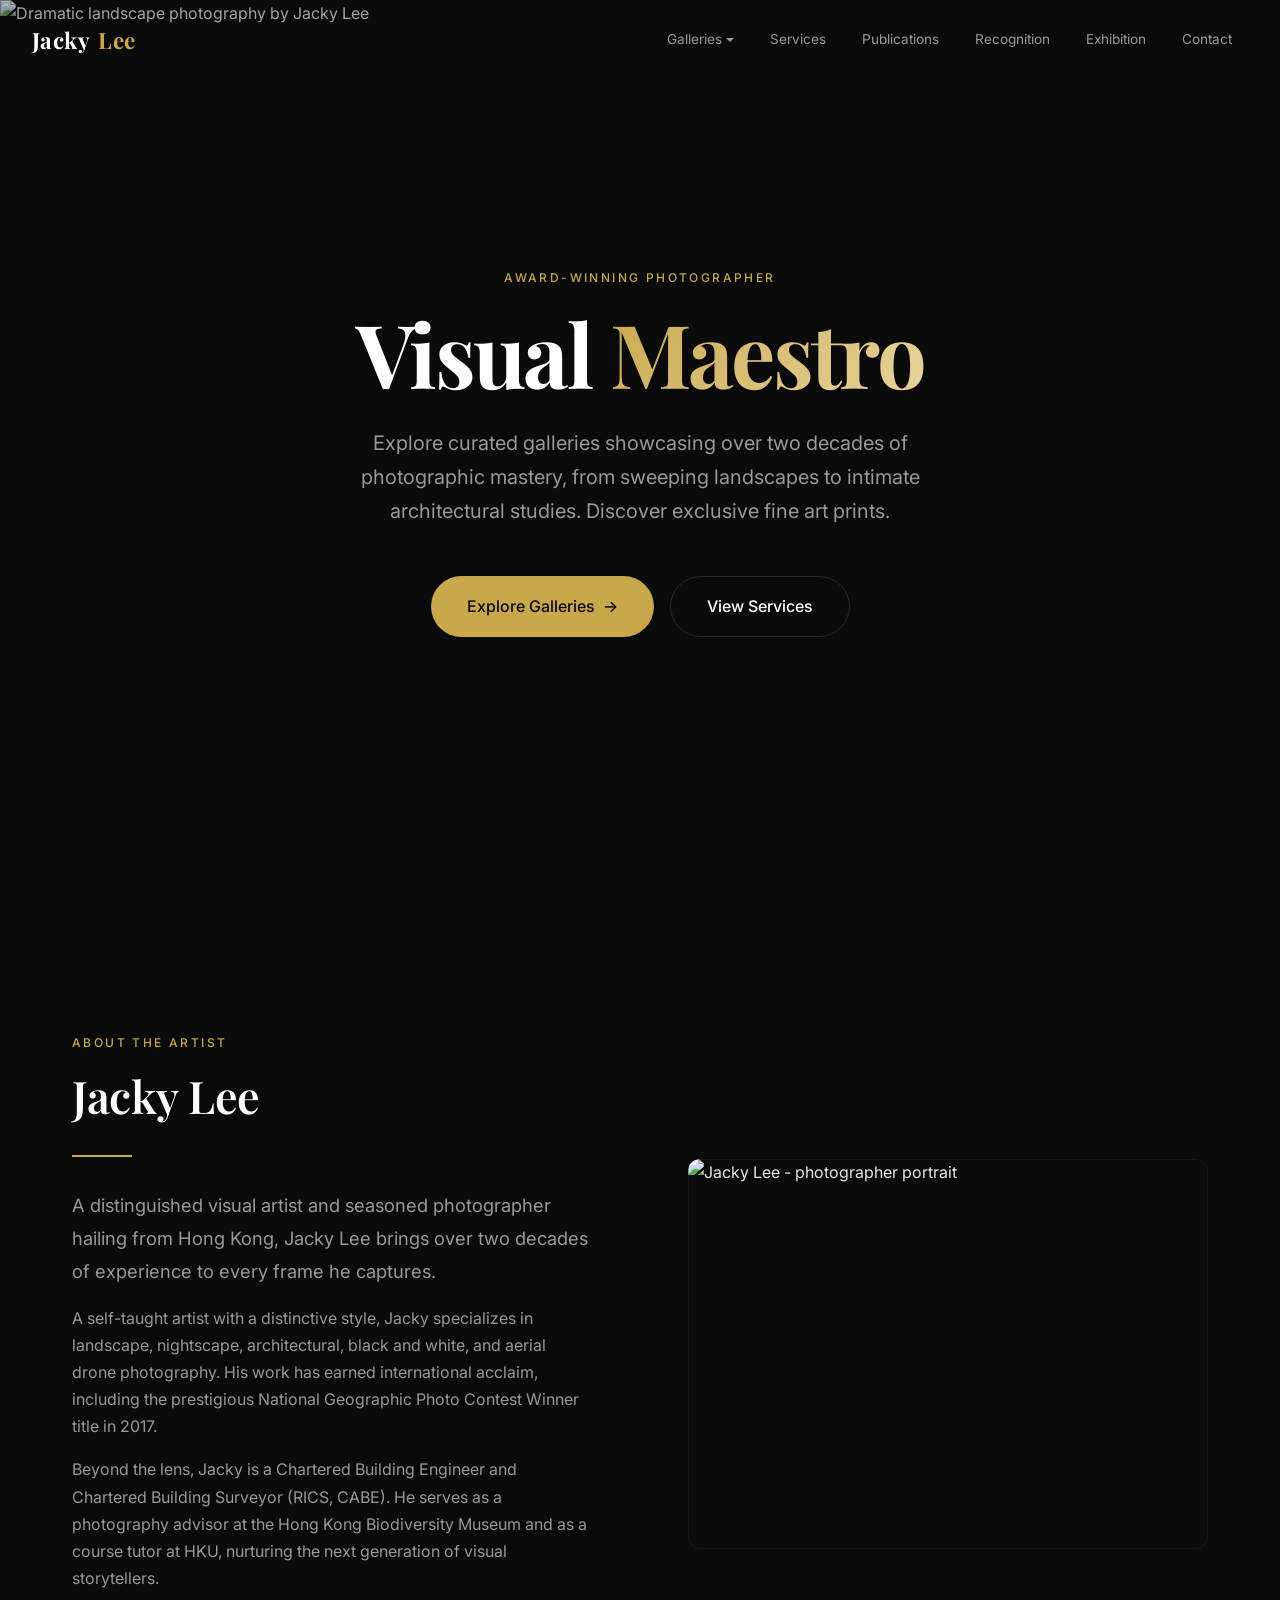
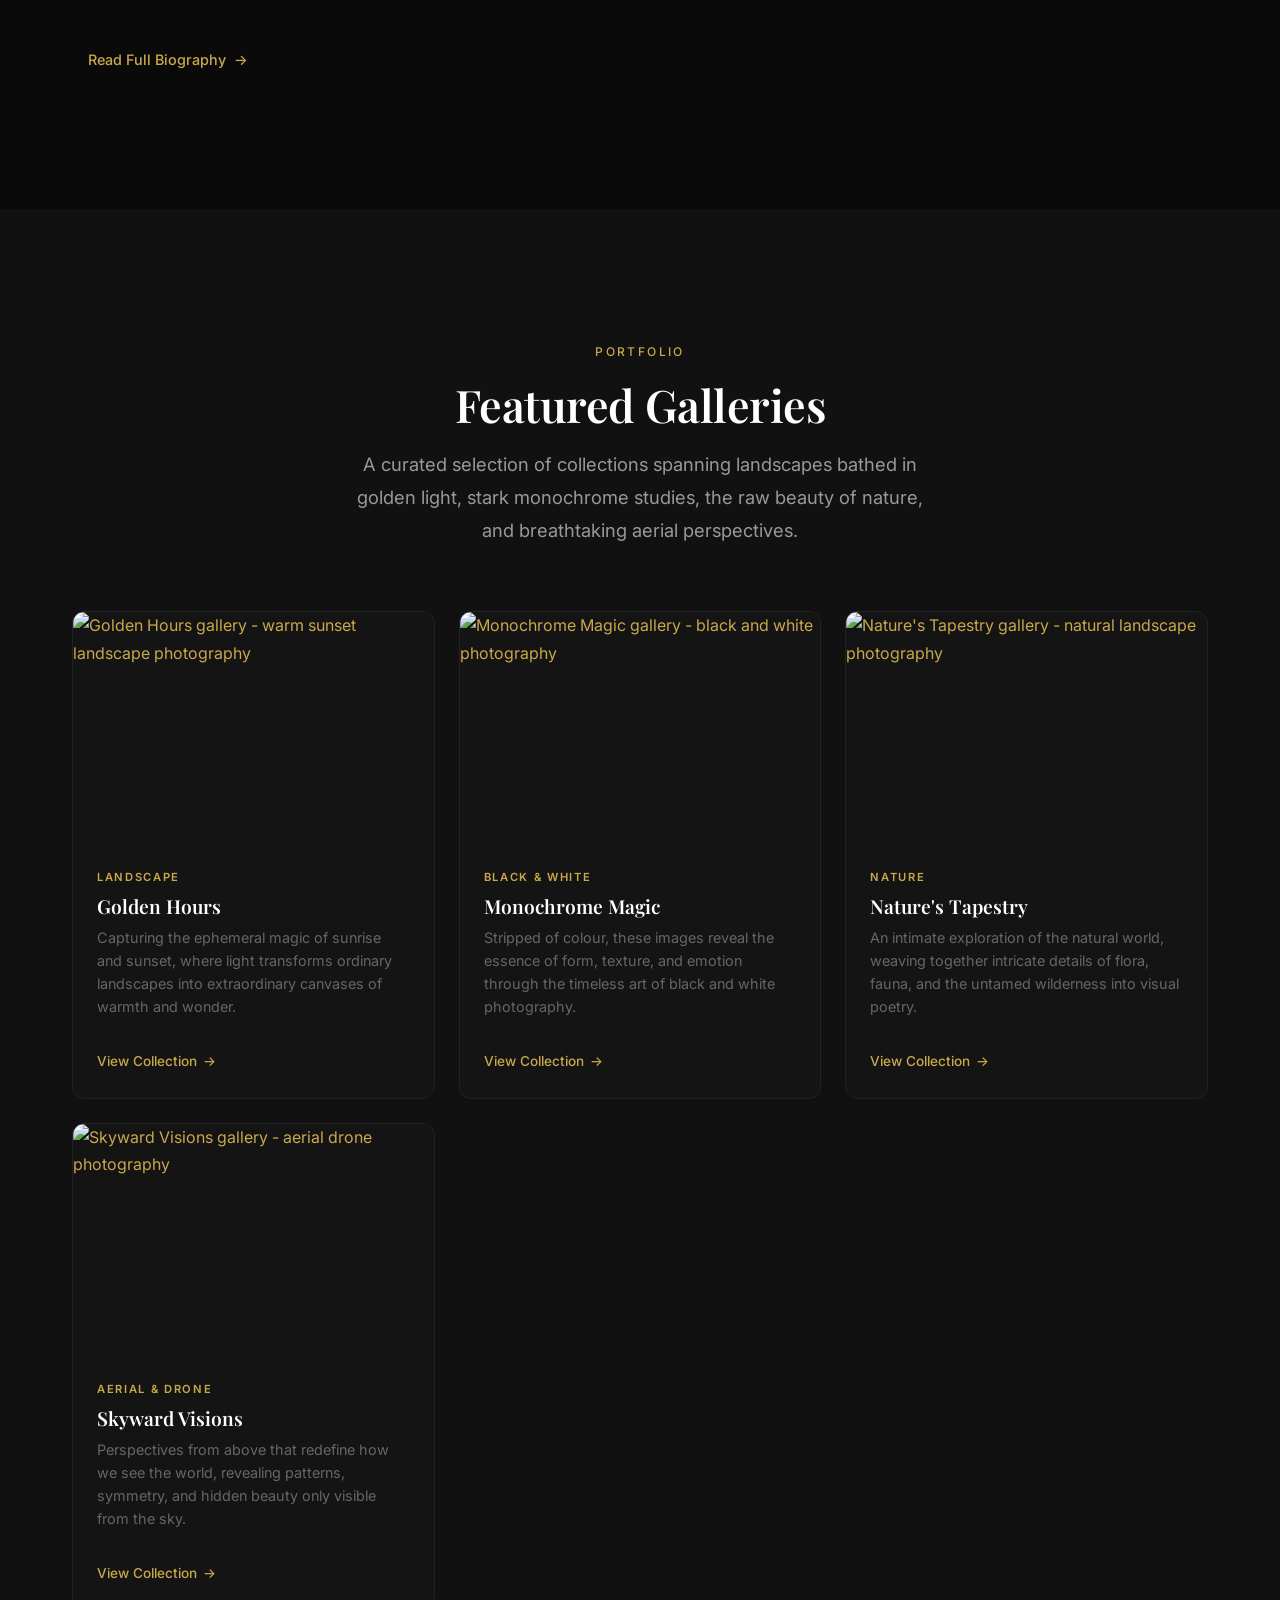
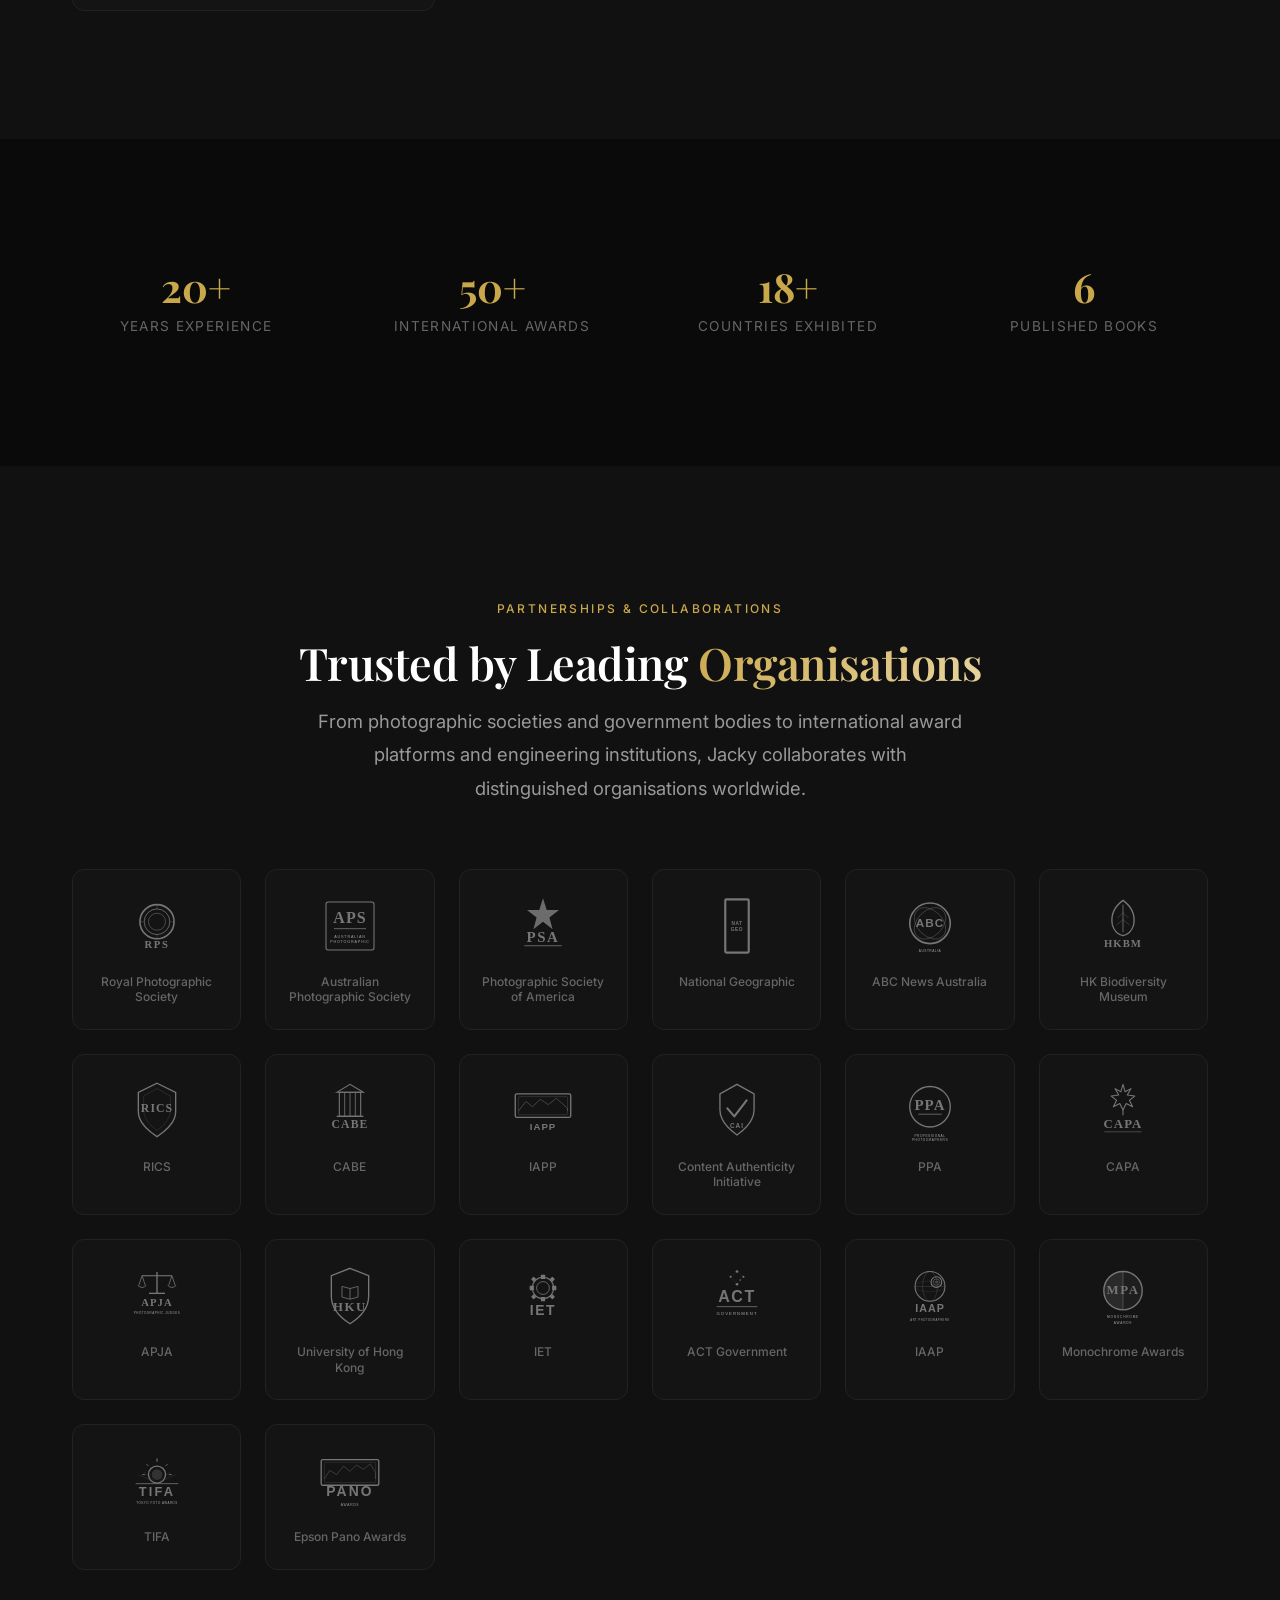
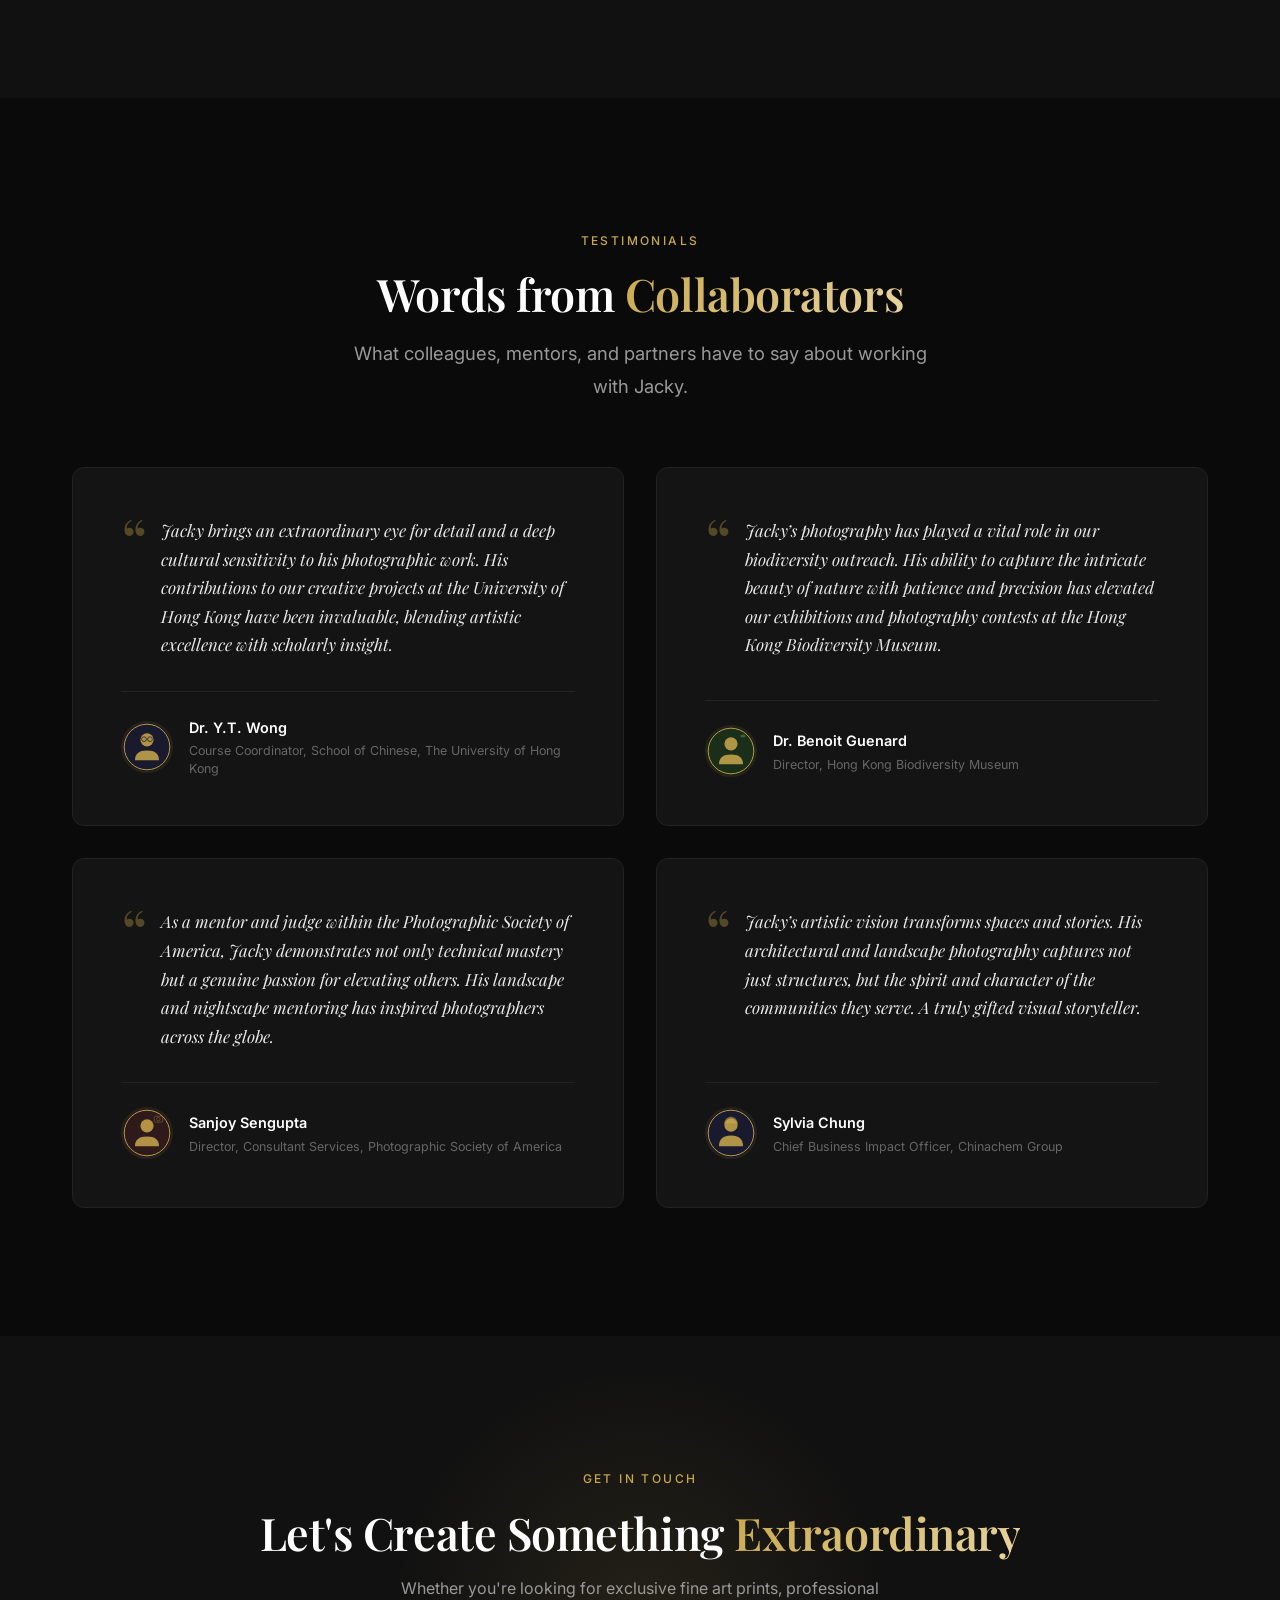
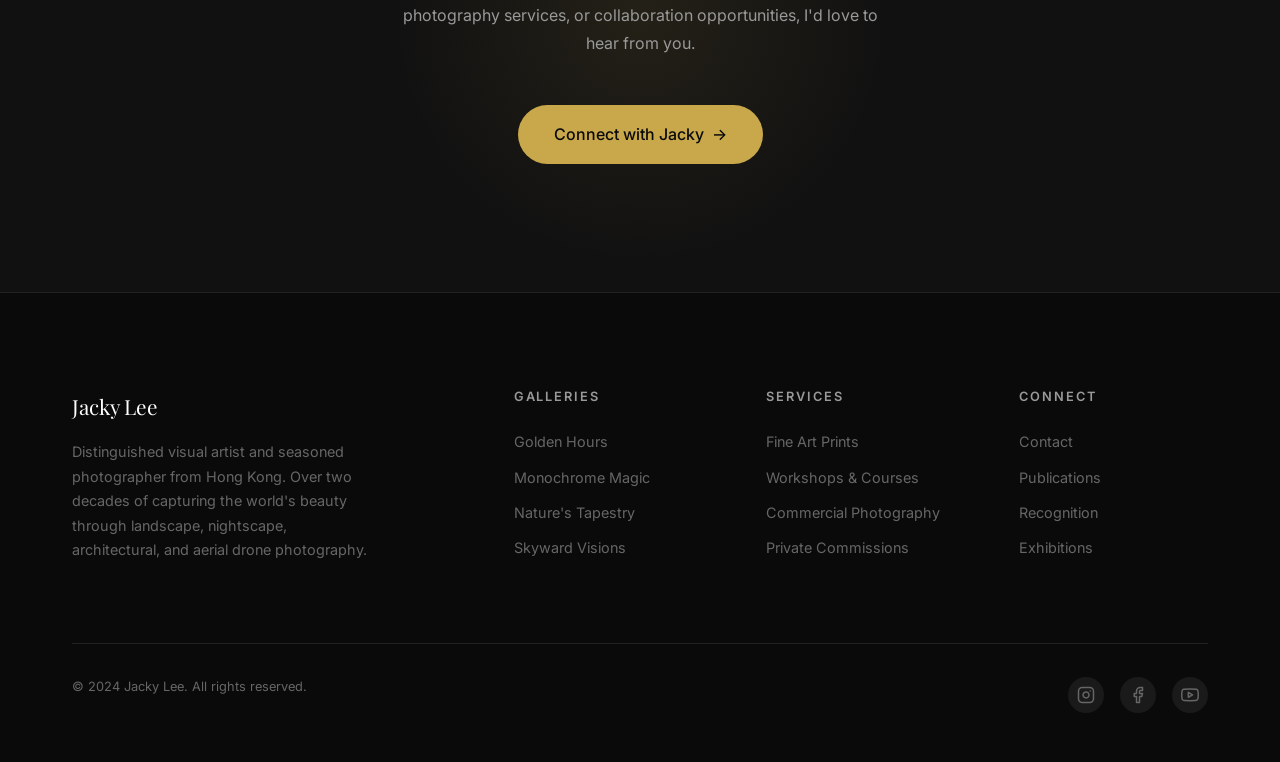
==== commit e9a1bd86: "Add Testimonials section with proper quote mark spacing and person avatars Adds a four-card testimon" ====
--- a/index.html
+++ b/index.html
@@ -505,6 +505,89 @@
             <ul>
               <li>Silver Award Recipient (2023)</li>
             </ul>
+          </div>
+        </div>
+
+      </div>
+    </div>
+  </section>
+
+  <!-- ======== Testimonials Section ======== -->
+  <section class="section" id="testimonials">
+    <div class="container">
+      <div class="text-center mb-4 animate-in">
+        <span class="subtitle">Testimonials</span>
+        <h2>Words from <span class="text-gradient">Collaborators</span></h2>
+        <p class="lead" style="max-width: 600px; margin: var(--spacing-md) auto 0;">What colleagues, mentors, and partners have to say about working with Jacky.</p>
+      </div>
+
+      <div class="testimonials-grid animate-in animate-in--delay-1">
+
+        <!-- Dr. Y.T. Wong -->
+        <div class="testimonial-card">
+          <div class="testimonial-card__quote">
+            <span class="testimonial-card__mark">&ldquo;</span>
+            <p>Jacky brings an extraordinary eye for detail and a deep cultural sensitivity to his photographic work. His contributions to our creative projects at the University of Hong Kong have been invaluable, blending artistic excellence with scholarly insight.</p>
+          </div>
+          <div class="testimonial-card__author">
+            <div class="testimonial-card__avatar">
+              <img src="images/testimonials/ytw.svg" alt="Dr. Y.T. Wong">
+            </div>
+            <div class="testimonial-card__info">
+              <div class="testimonial-card__name">Dr. Y.T. Wong</div>
+              <div class="testimonial-card__role">Course Coordinator, School of Chinese, The University of Hong Kong</div>
+            </div>
+          </div>
+        </div>
+
+        <!-- Dr. Benoit Guenard -->
+        <div class="testimonial-card">
+          <div class="testimonial-card__quote">
+            <span class="testimonial-card__mark">&ldquo;</span>
+            <p>Jacky&rsquo;s photography has played a vital role in our biodiversity outreach. His ability to capture the intricate beauty of nature with patience and precision has elevated our exhibitions and photography contests at the Hong Kong Biodiversity Museum.</p>
+          </div>
+          <div class="testimonial-card__author">
+            <div class="testimonial-card__avatar">
+              <img src="images/testimonials/bg.svg" alt="Dr. Benoit Guenard">
+            </div>
+            <div class="testimonial-card__info">
+              <div class="testimonial-card__name">Dr. Benoit Guenard</div>
+              <div class="testimonial-card__role">Director, Hong Kong Biodiversity Museum</div>
+            </div>
+          </div>
+        </div>
+
+        <!-- Sanjoy Sengupta -->
+        <div class="testimonial-card">
+          <div class="testimonial-card__quote">
+            <span class="testimonial-card__mark">&ldquo;</span>
+            <p>As a mentor and judge within the Photographic Society of America, Jacky demonstrates not only technical mastery but a genuine passion for elevating others. His landscape and nightscape mentoring has inspired photographers across the globe.</p>
+          </div>
+          <div class="testimonial-card__author">
+            <div class="testimonial-card__avatar">
+              <img src="images/testimonials/ss.svg" alt="Sanjoy Sengupta">
+            </div>
+            <div class="testimonial-card__info">
+              <div class="testimonial-card__name">Sanjoy Sengupta</div>
+              <div class="testimonial-card__role">Director, Consultant Services, Photographic Society of America</div>
+            </div>
+          </div>
+        </div>
+
+        <!-- Sylvia Chung -->
+        <div class="testimonial-card">
+          <div class="testimonial-card__quote">
+            <span class="testimonial-card__mark">&ldquo;</span>
+            <p>Jacky&rsquo;s artistic vision transforms spaces and stories. His architectural and landscape photography captures not just structures, but the spirit and character of the communities they serve. A truly gifted visual storyteller.</p>
+          </div>
+          <div class="testimonial-card__author">
+            <div class="testimonial-card__avatar">
+              <img src="images/testimonials/sc.svg" alt="Sylvia Chung">
+            </div>
+            <div class="testimonial-card__info">
+              <div class="testimonial-card__name">Sylvia Chung</div>
+              <div class="testimonial-card__role">Chief Business Impact Officer, Chinachem Group</div>
+            </div>
           </div>
         </div>
 
--- a/css/style.css
+++ b/css/style.css
@@ -1563,6 +1563,95 @@
   opacity: 0.6;
 }
 
+/* --- Testimonial Cards Grid --- */
+.testimonials-grid {
+  display: grid;
+  grid-template-columns: repeat(2, 1fr);
+  gap: var(--spacing-xl);
+}
+
+.testimonial-card {
+  background: var(--color-bg-card);
+  border: 1px solid var(--color-border);
+  border-radius: var(--radius-lg);
+  padding: var(--spacing-2xl);
+  display: flex;
+  flex-direction: column;
+  justify-content: space-between;
+  transition: all var(--transition-base);
+}
+
+.testimonial-card:hover {
+  border-color: var(--color-border-light);
+  box-shadow: var(--shadow-md);
+}
+
+.testimonial-card__quote {
+  position: relative;
+  padding-left: 2.5rem;
+  margin-bottom: var(--spacing-xl);
+  flex: 1;
+}
+
+.testimonial-card__mark {
+  position: absolute;
+  top: -0.5rem;
+  left: 0;
+  font-family: var(--font-heading);
+  font-size: 4rem;
+  line-height: 1;
+  color: var(--color-accent);
+  opacity: 0.35;
+  pointer-events: none;
+  user-select: none;
+}
+
+.testimonial-card__quote p {
+  font-family: var(--font-heading);
+  font-size: 1.05rem;
+  font-style: italic;
+  color: var(--color-text);
+  line-height: 1.7;
+  margin-bottom: 0;
+}
+
+.testimonial-card__author {
+  display: flex;
+  align-items: center;
+  gap: var(--spacing-md);
+  padding-top: var(--spacing-lg);
+  border-top: 1px solid var(--color-border);
+}
+
+.testimonial-card__avatar {
+  flex-shrink: 0;
+  width: 52px;
+  height: 52px;
+  border-radius: var(--radius-full);
+  overflow: hidden;
+  border: 2px solid var(--color-accent-subtle);
+}
+
+.testimonial-card__avatar img {
+  width: 100%;
+  height: 100%;
+  object-fit: cover;
+}
+
+.testimonial-card__name {
+  font-family: var(--font-body);
+  font-size: 0.9rem;
+  font-weight: 600;
+  color: var(--color-white);
+  margin-bottom: 2px;
+}
+
+.testimonial-card__role {
+  font-size: 0.78rem;
+  color: var(--color-text-muted);
+  line-height: 1.4;
+}
+
 /* --- Responsive --- */
 @media (max-width: 1024px) {
   .split {
@@ -1712,6 +1801,10 @@
   .stats {
     grid-template-columns: repeat(2, 1fr);
   }
+
+  .testimonials-grid {
+    grid-template-columns: 1fr;
+  }
 }
 
 @media (max-width: 480px) {
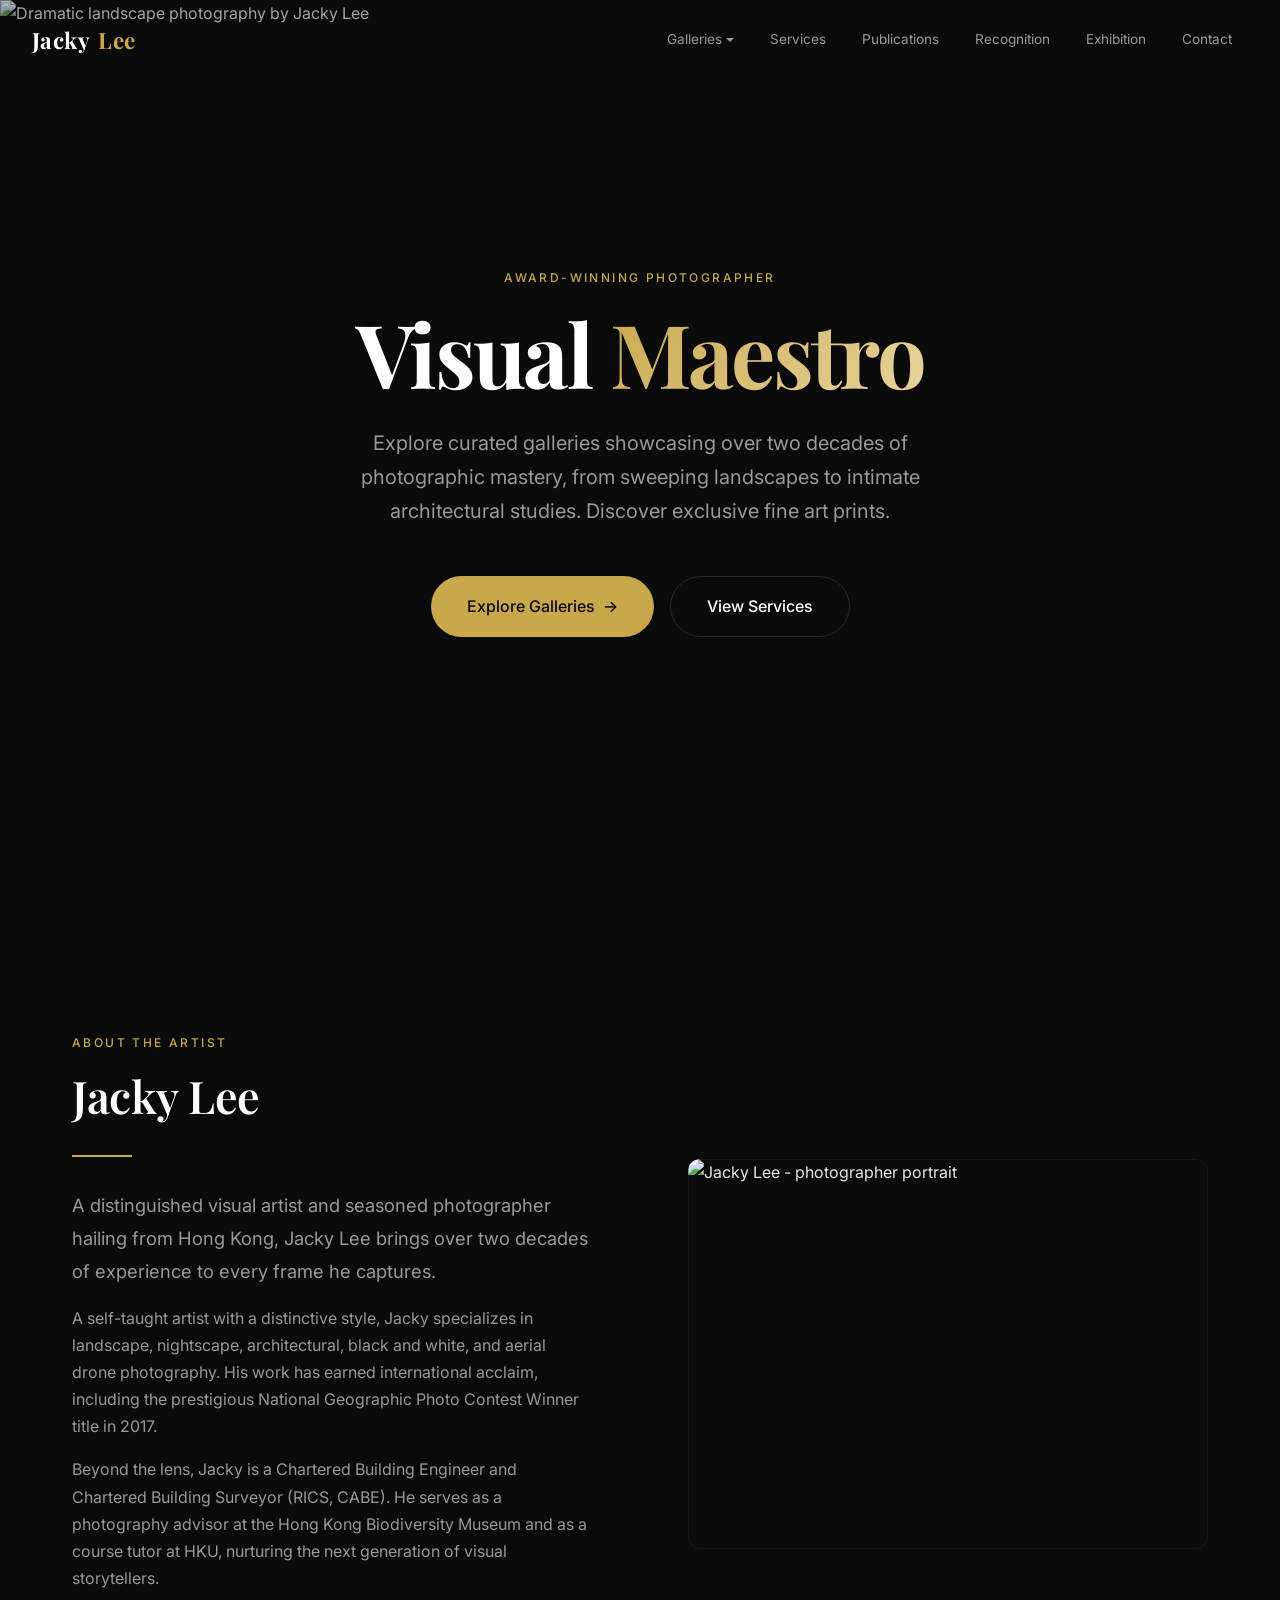
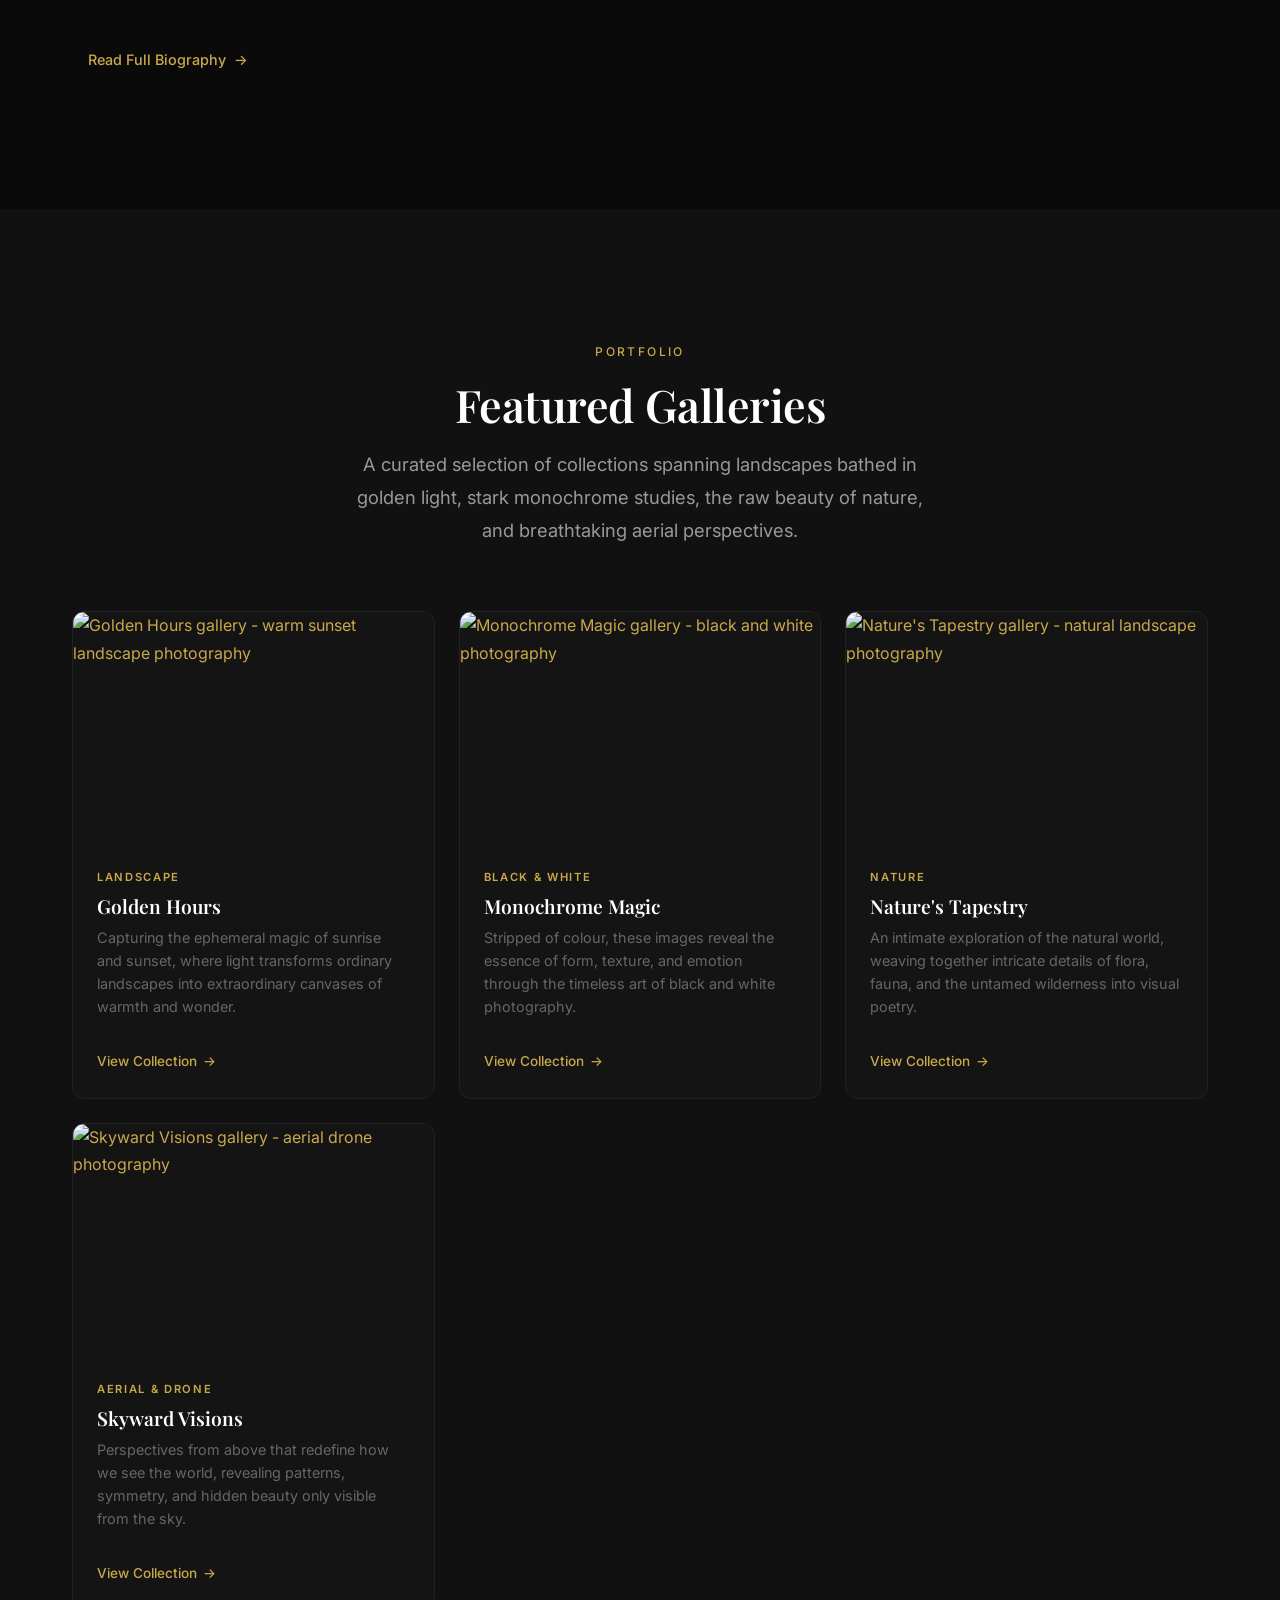
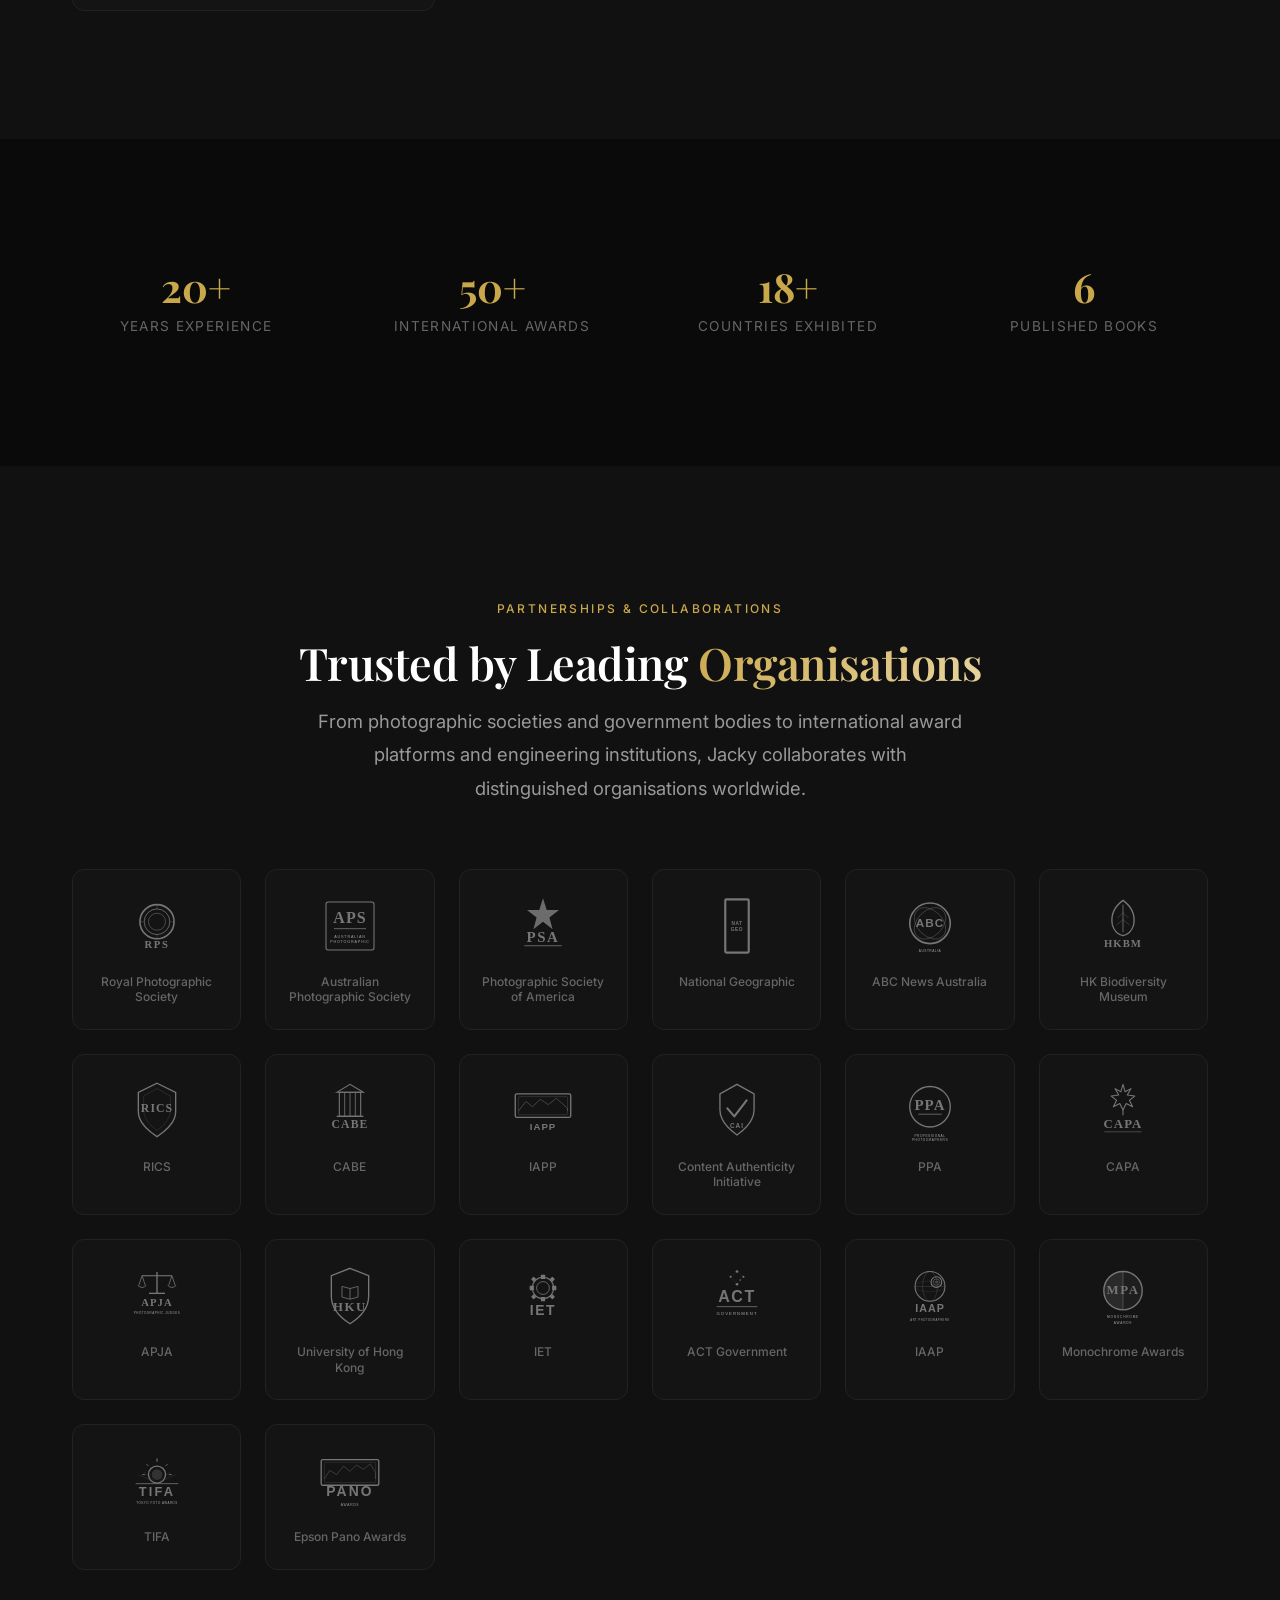
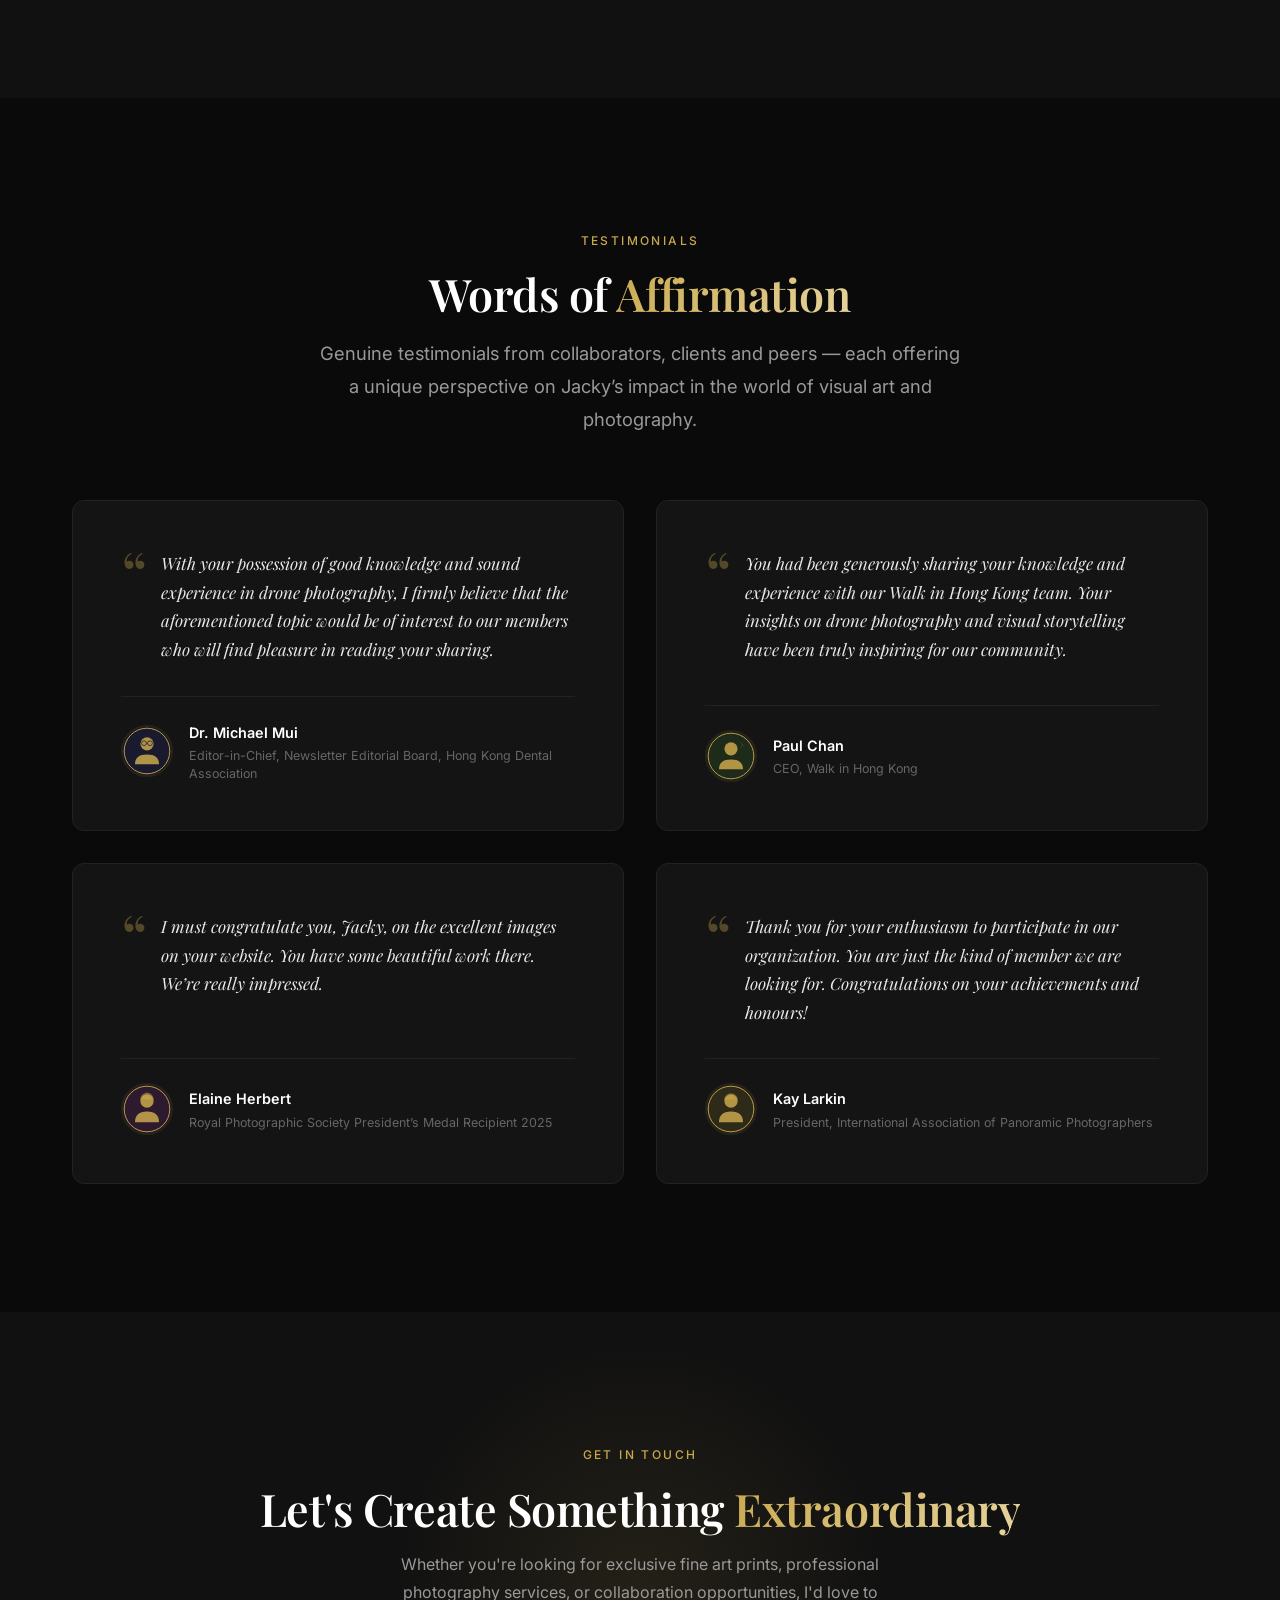
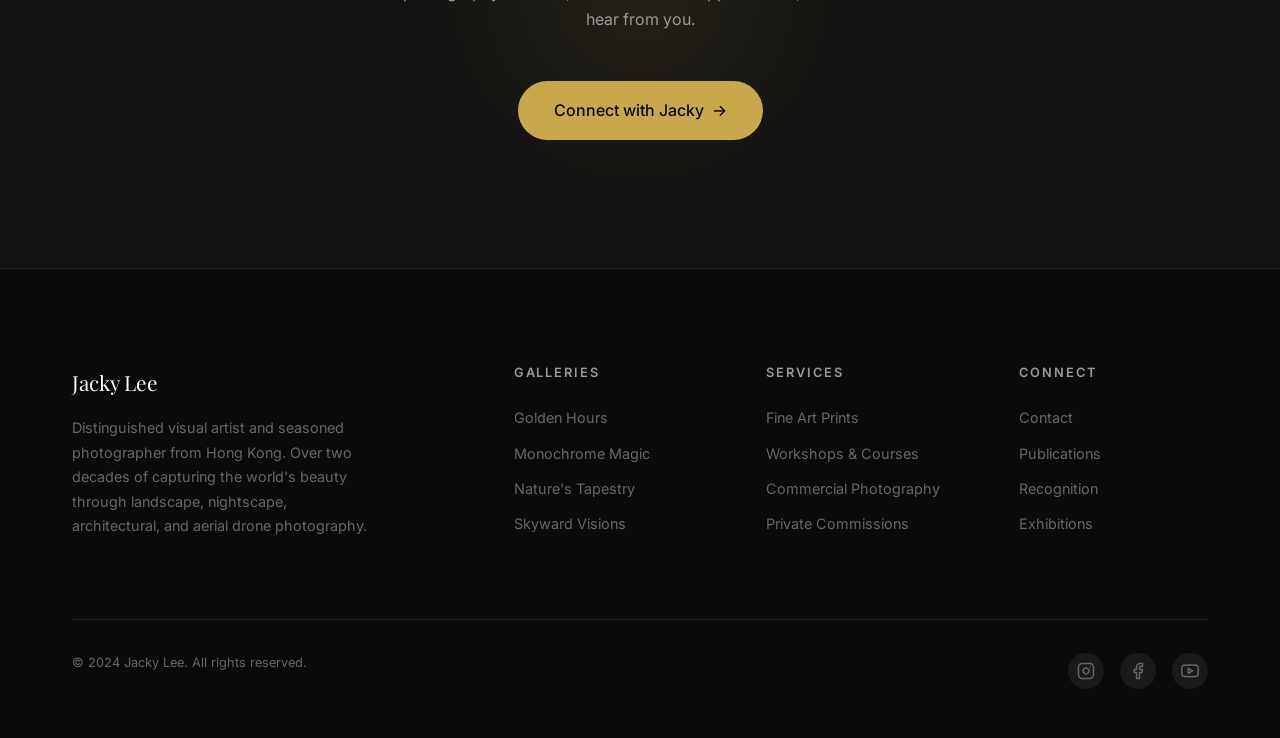
==== commit 342d70d7: "Fix testimonials: correct people, person avatars, and quote mark spacing Replace placeholder testimo" ====
--- a/index.html
+++ b/index.html
@@ -517,76 +517,76 @@
     <div class="container">
       <div class="text-center mb-4 animate-in">
         <span class="subtitle">Testimonials</span>
-        <h2>Words from <span class="text-gradient">Collaborators</span></h2>
-        <p class="lead" style="max-width: 600px; margin: var(--spacing-md) auto 0;">What colleagues, mentors, and partners have to say about working with Jacky.</p>
+        <h2>Words of <span class="text-gradient">Affirmation</span></h2>
+        <p class="lead" style="max-width: 650px; margin: var(--spacing-md) auto 0;">Genuine testimonials from collaborators, clients and peers &mdash; each offering a unique perspective on Jacky&rsquo;s impact in the world of visual art and photography.</p>
       </div>
 
       <div class="testimonials-grid animate-in animate-in--delay-1">
 
-        <!-- Dr. Y.T. Wong -->
+        <!-- Dr. Michael Mui -->
         <div class="testimonial-card">
           <div class="testimonial-card__quote">
             <span class="testimonial-card__mark">&ldquo;</span>
-            <p>Jacky brings an extraordinary eye for detail and a deep cultural sensitivity to his photographic work. His contributions to our creative projects at the University of Hong Kong have been invaluable, blending artistic excellence with scholarly insight.</p>
+            <p>With your possession of good knowledge and sound experience in drone photography, I firmly believe that the aforementioned topic would be of interest to our members who will find pleasure in reading your sharing.</p>
           </div>
           <div class="testimonial-card__author">
             <div class="testimonial-card__avatar">
-              <img src="images/testimonials/ytw.svg" alt="Dr. Y.T. Wong">
+              <img src="images/testimonials/mm.svg" alt="Dr. Michael Mui">
             </div>
             <div class="testimonial-card__info">
-              <div class="testimonial-card__name">Dr. Y.T. Wong</div>
-              <div class="testimonial-card__role">Course Coordinator, School of Chinese, The University of Hong Kong</div>
-            </div>
-          </div>
-        </div>
-
-        <!-- Dr. Benoit Guenard -->
+              <div class="testimonial-card__name">Dr. Michael Mui</div>
+              <div class="testimonial-card__role">Editor-in-Chief, Newsletter Editorial Board, Hong Kong Dental Association</div>
+            </div>
+          </div>
+        </div>
+
+        <!-- Paul Chan -->
         <div class="testimonial-card">
           <div class="testimonial-card__quote">
             <span class="testimonial-card__mark">&ldquo;</span>
-            <p>Jacky&rsquo;s photography has played a vital role in our biodiversity outreach. His ability to capture the intricate beauty of nature with patience and precision has elevated our exhibitions and photography contests at the Hong Kong Biodiversity Museum.</p>
+            <p>You had been generously sharing your knowledge and experience with our Walk in Hong Kong team. Your insights on drone photography and visual storytelling have been truly inspiring for our community.</p>
           </div>
           <div class="testimonial-card__author">
             <div class="testimonial-card__avatar">
-              <img src="images/testimonials/bg.svg" alt="Dr. Benoit Guenard">
+              <img src="images/testimonials/pc.svg" alt="Paul Chan">
             </div>
             <div class="testimonial-card__info">
-              <div class="testimonial-card__name">Dr. Benoit Guenard</div>
-              <div class="testimonial-card__role">Director, Hong Kong Biodiversity Museum</div>
-            </div>
-          </div>
-        </div>
-
-        <!-- Sanjoy Sengupta -->
+              <div class="testimonial-card__name">Paul Chan</div>
+              <div class="testimonial-card__role">CEO, Walk in Hong Kong</div>
+            </div>
+          </div>
+        </div>
+
+        <!-- Elaine Herbert -->
         <div class="testimonial-card">
           <div class="testimonial-card__quote">
             <span class="testimonial-card__mark">&ldquo;</span>
-            <p>As a mentor and judge within the Photographic Society of America, Jacky demonstrates not only technical mastery but a genuine passion for elevating others. His landscape and nightscape mentoring has inspired photographers across the globe.</p>
+            <p>I must congratulate you, Jacky, on the excellent images on your website. You have some beautiful work there. We&rsquo;re really impressed.</p>
           </div>
           <div class="testimonial-card__author">
             <div class="testimonial-card__avatar">
-              <img src="images/testimonials/ss.svg" alt="Sanjoy Sengupta">
+              <img src="images/testimonials/eh.svg" alt="Elaine Herbert">
             </div>
             <div class="testimonial-card__info">
-              <div class="testimonial-card__name">Sanjoy Sengupta</div>
-              <div class="testimonial-card__role">Director, Consultant Services, Photographic Society of America</div>
-            </div>
-          </div>
-        </div>
-
-        <!-- Sylvia Chung -->
+              <div class="testimonial-card__name">Elaine Herbert</div>
+              <div class="testimonial-card__role">Royal Photographic Society President&rsquo;s Medal Recipient 2025</div>
+            </div>
+          </div>
+        </div>
+
+        <!-- Kay Larkin -->
         <div class="testimonial-card">
           <div class="testimonial-card__quote">
             <span class="testimonial-card__mark">&ldquo;</span>
-            <p>Jacky&rsquo;s artistic vision transforms spaces and stories. His architectural and landscape photography captures not just structures, but the spirit and character of the communities they serve. A truly gifted visual storyteller.</p>
+            <p>Thank you for your enthusiasm to participate in our organization. You are just the kind of member we are looking for. Congratulations on your achievements and honours!</p>
           </div>
           <div class="testimonial-card__author">
             <div class="testimonial-card__avatar">
-              <img src="images/testimonials/sc.svg" alt="Sylvia Chung">
+              <img src="images/testimonials/kl.svg" alt="Kay Larkin">
             </div>
             <div class="testimonial-card__info">
-              <div class="testimonial-card__name">Sylvia Chung</div>
-              <div class="testimonial-card__role">Chief Business Impact Officer, Chinachem Group</div>
+              <div class="testimonial-card__name">Kay Larkin</div>
+              <div class="testimonial-card__role">President, International Association of Panoramic Photographers</div>
             </div>
           </div>
         </div>
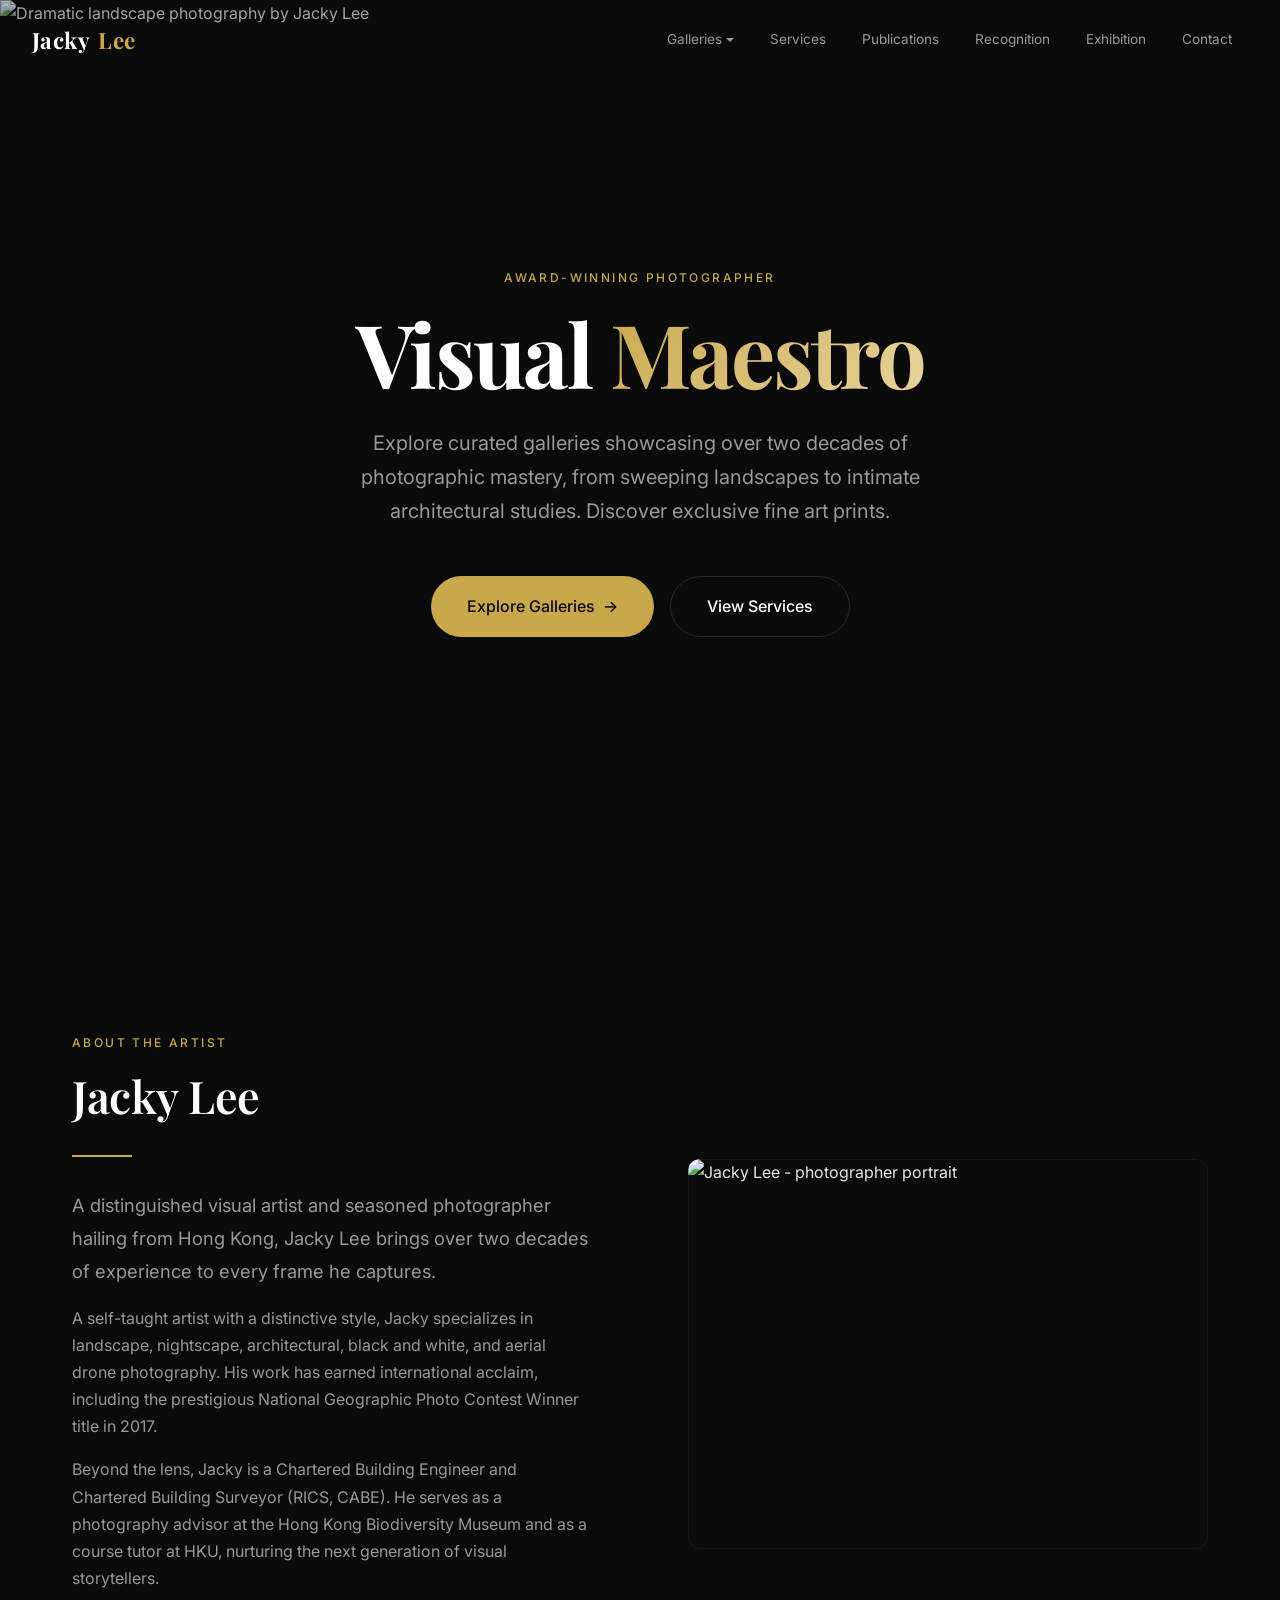
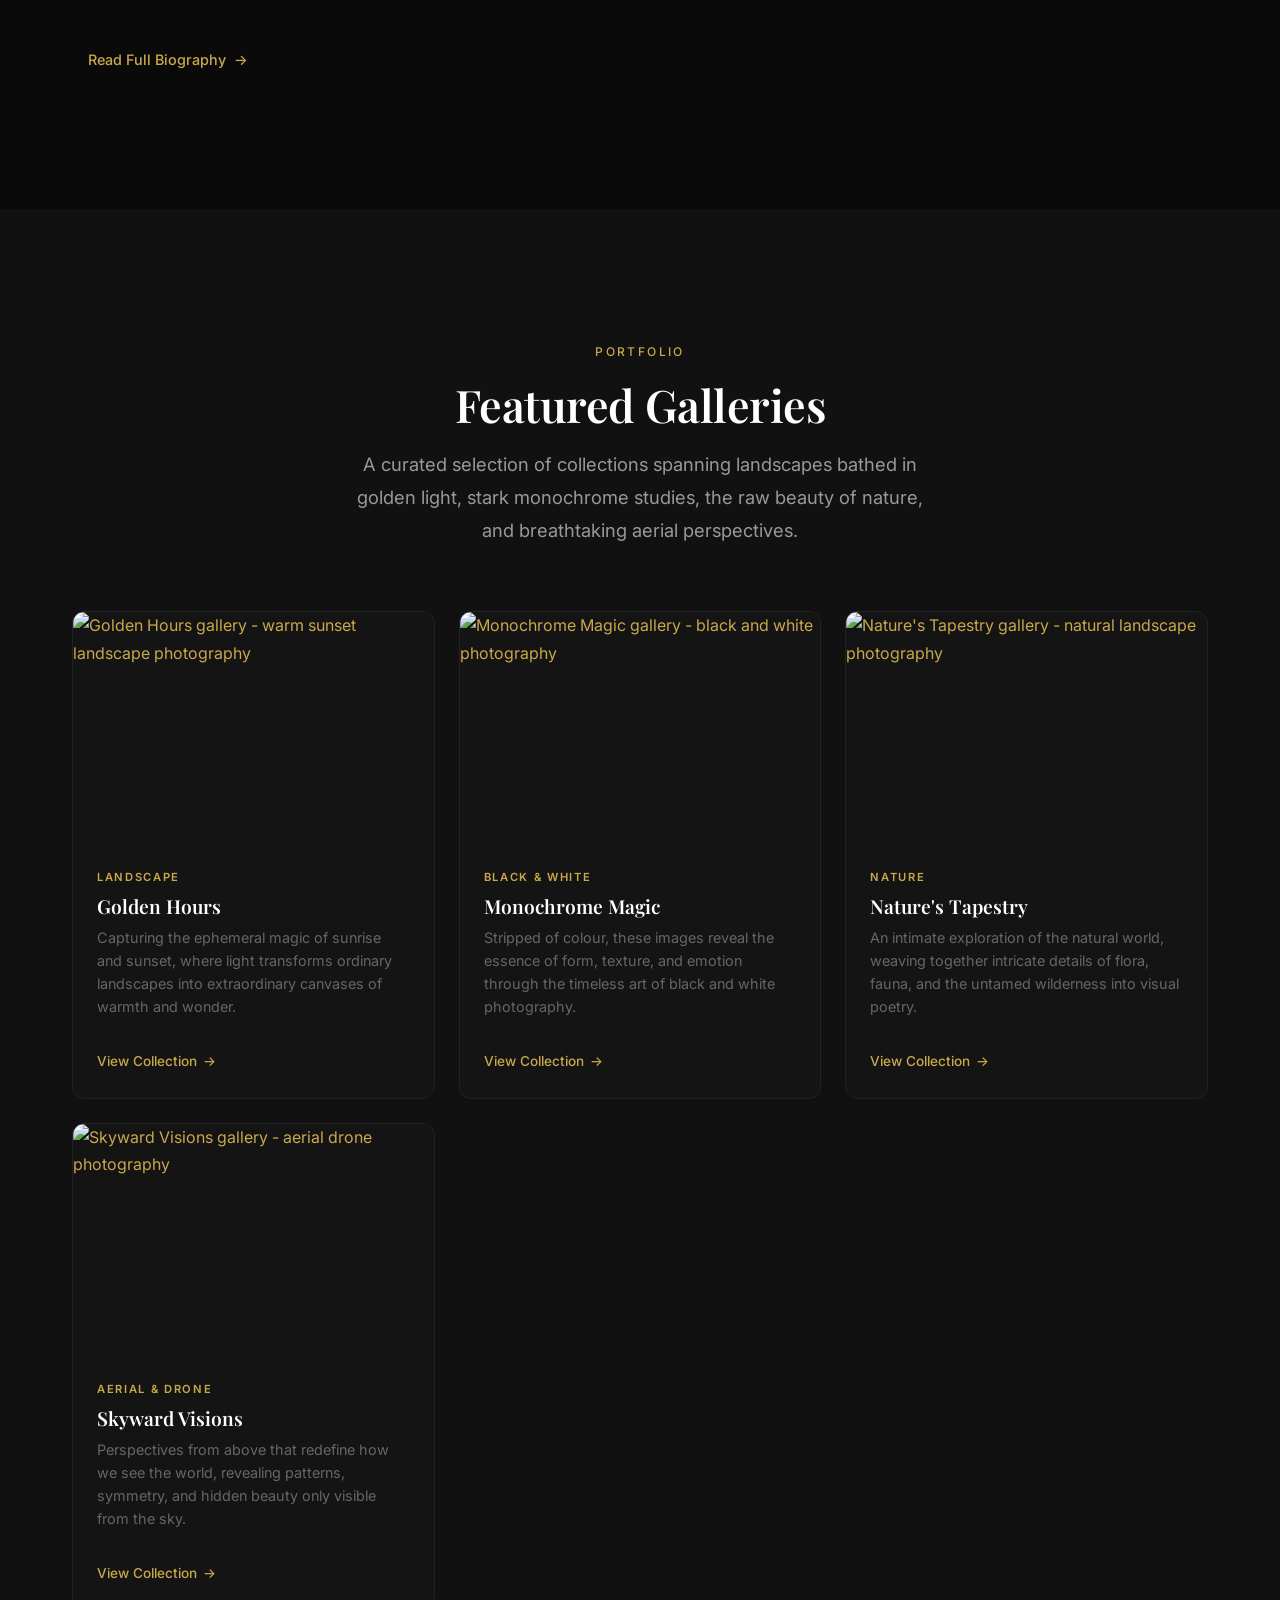
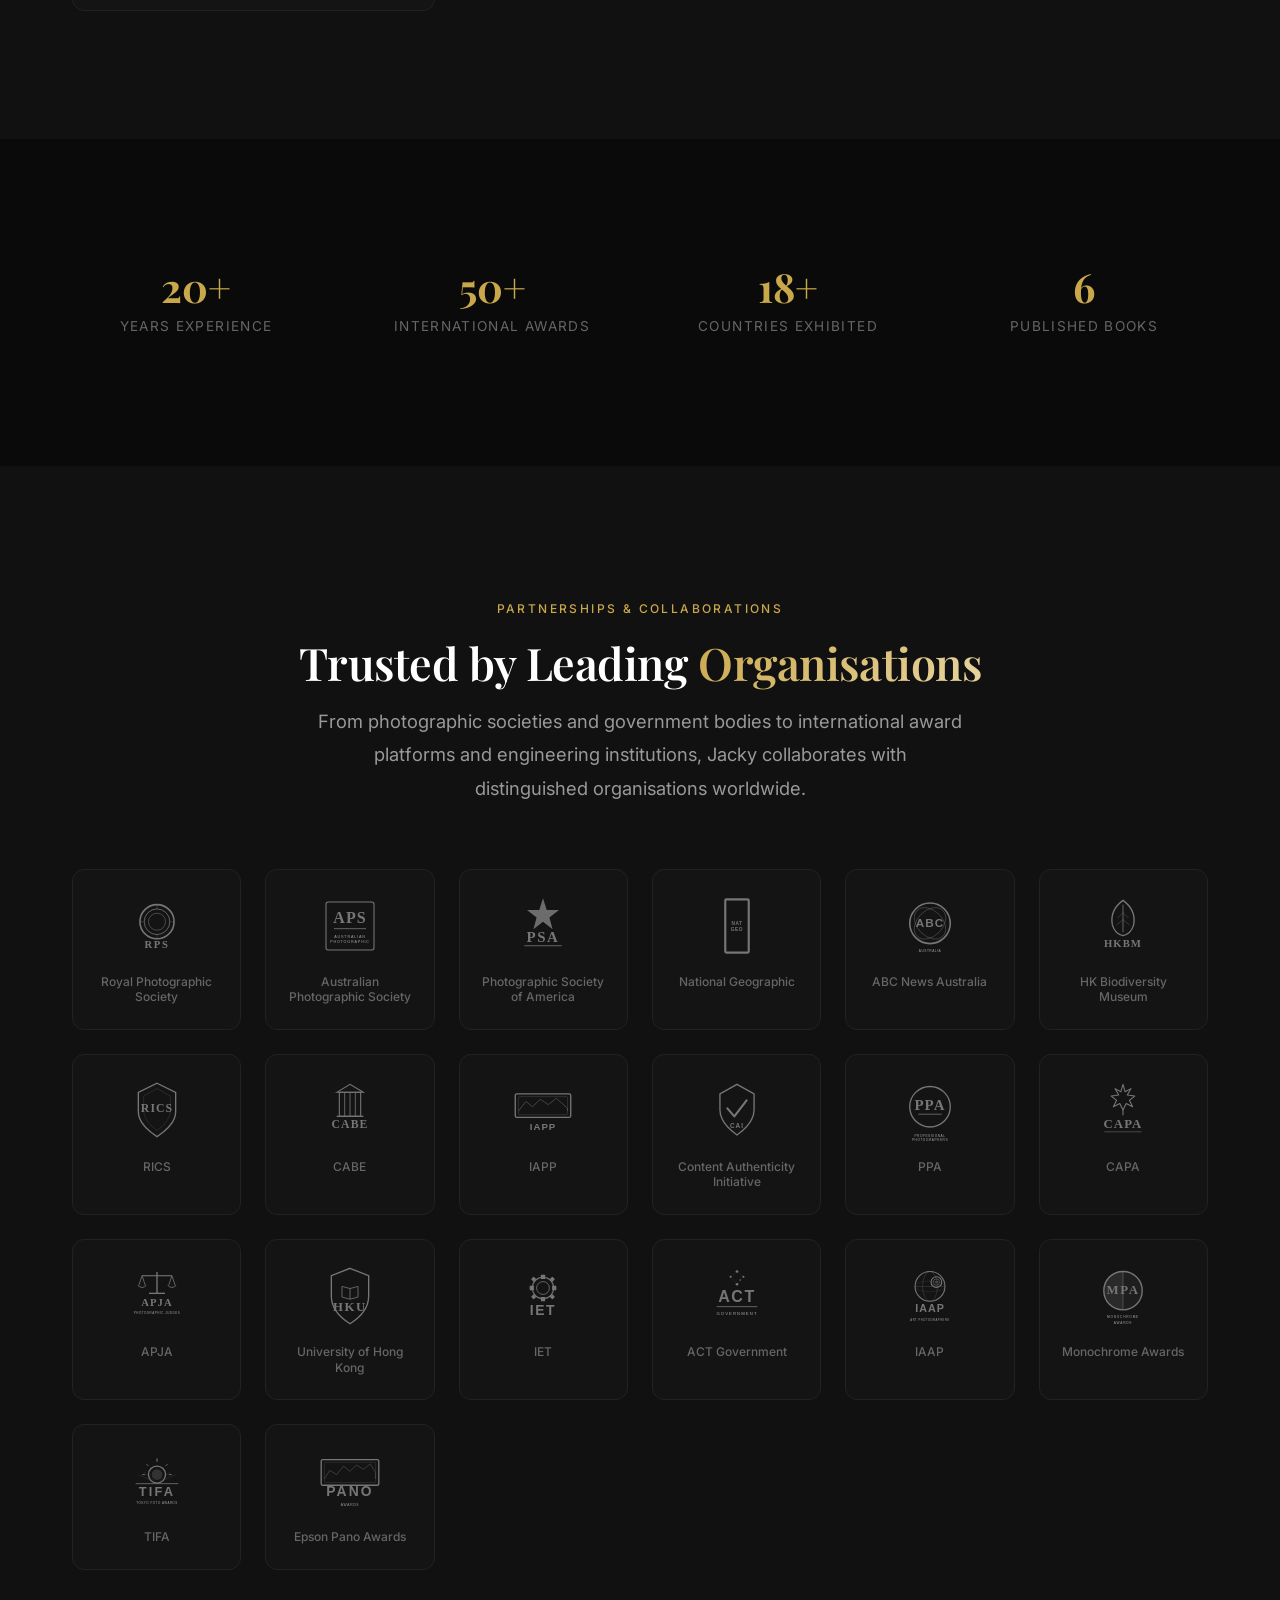
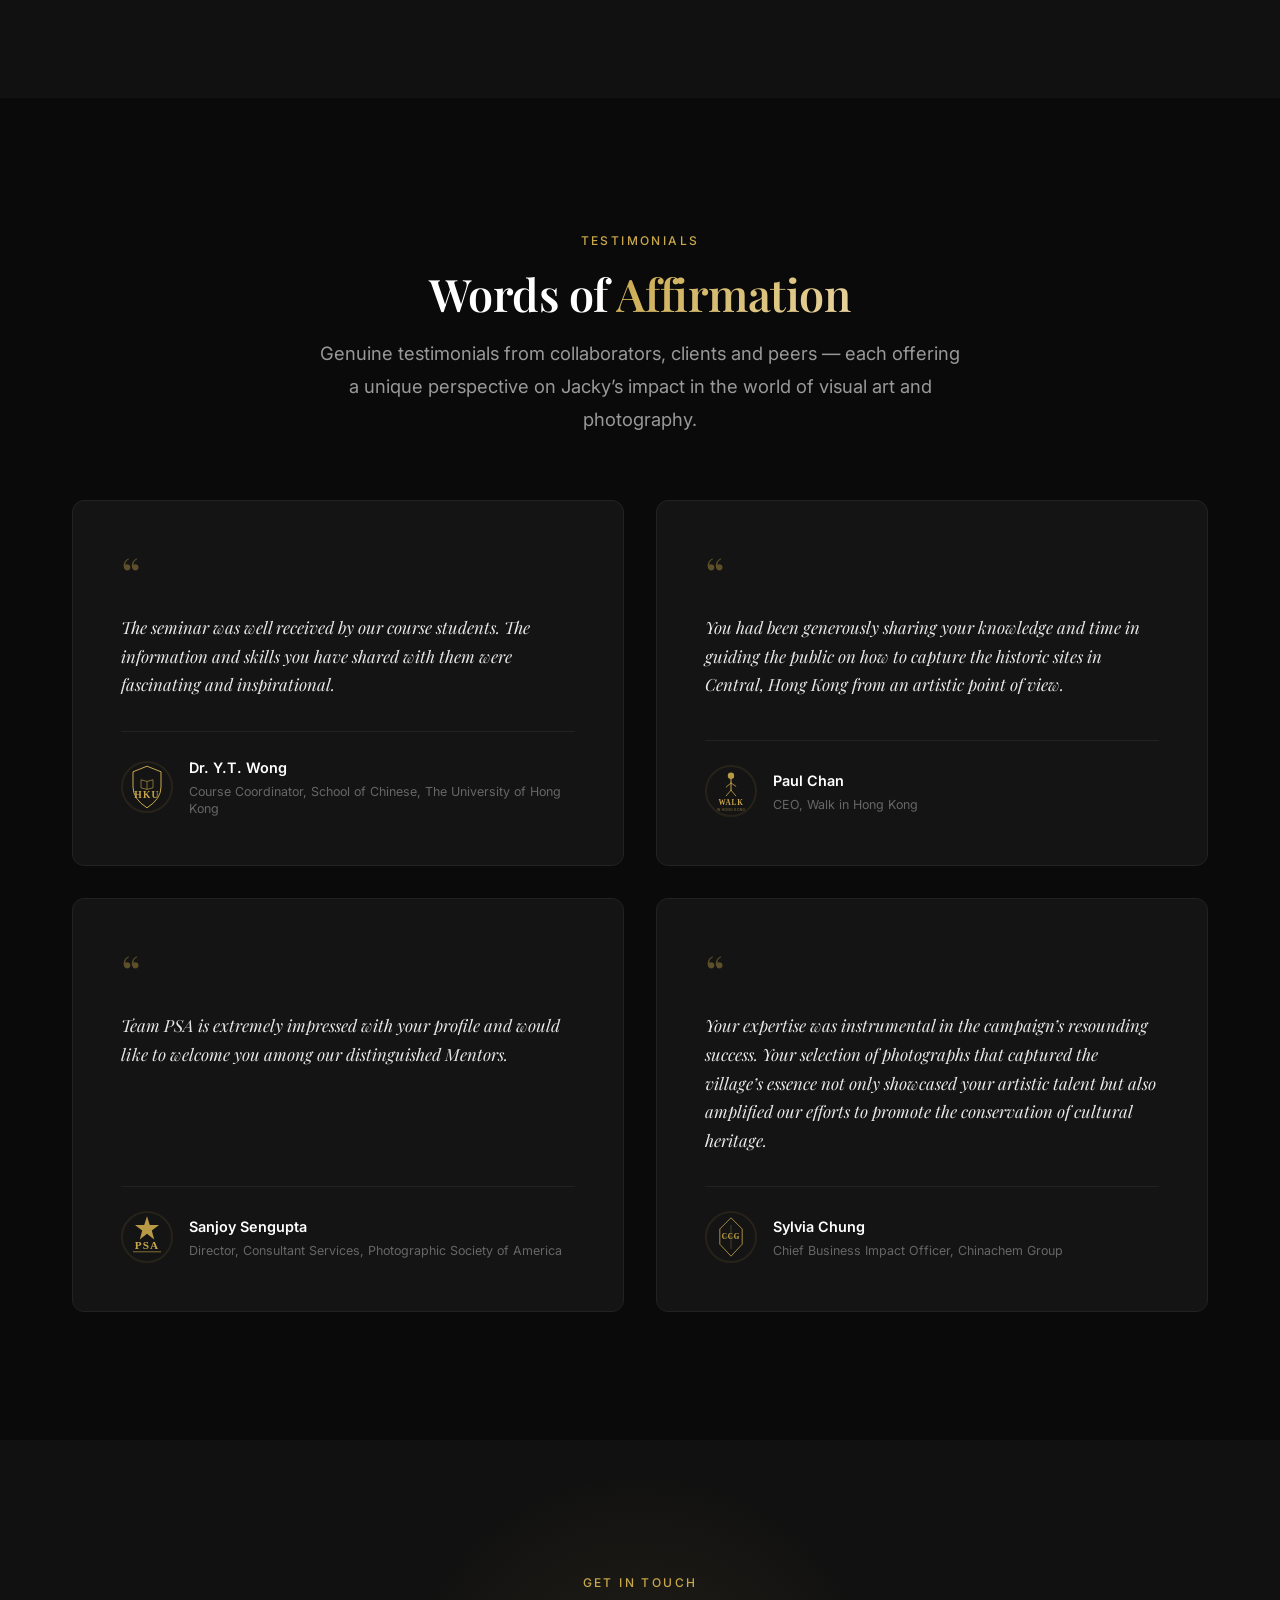
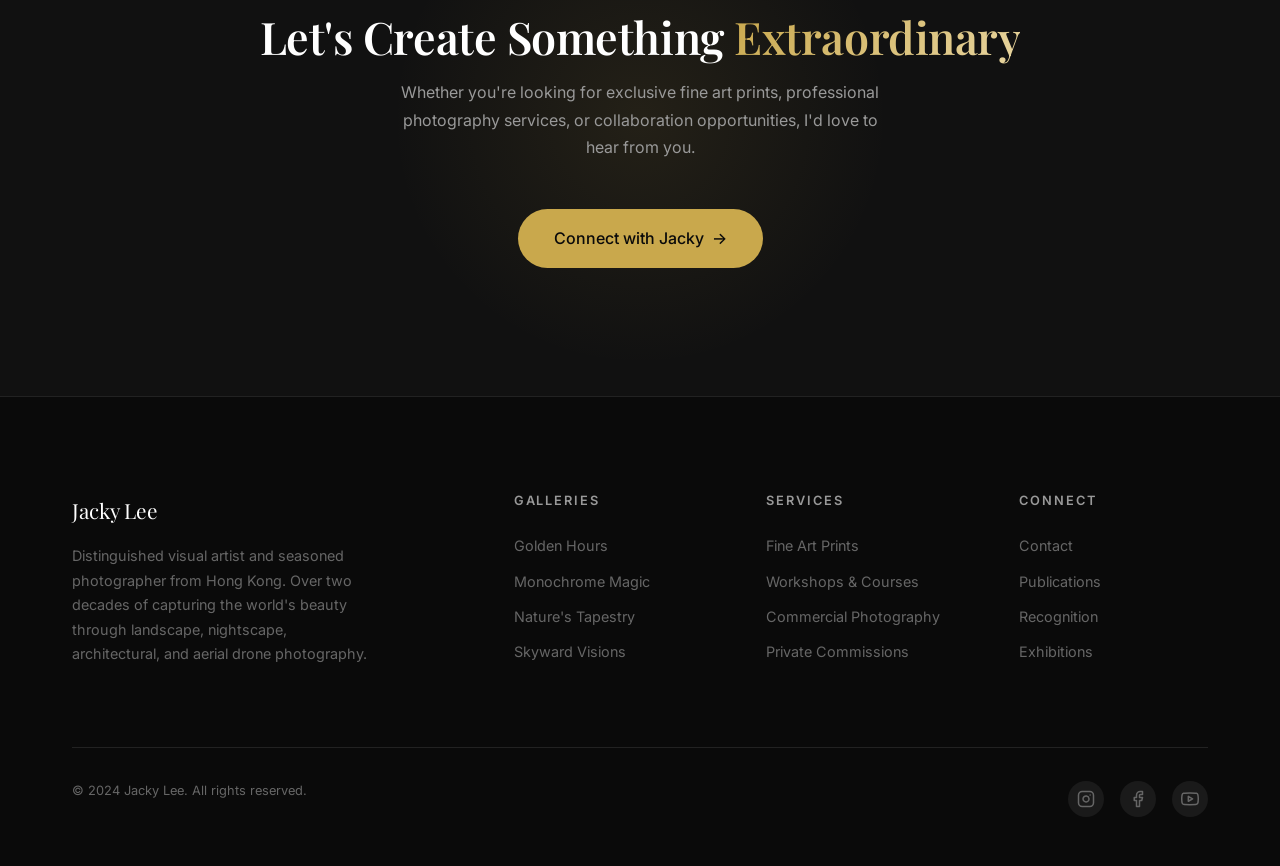
==== commit 63e6e843: "Fix testimonials: use org logos, correct people/quotes, fix quote spacing - Replace person avatars w" ====
--- a/index.html
+++ b/index.html
@@ -523,19 +523,19 @@
 
       <div class="testimonials-grid animate-in animate-in--delay-1">
 
-        <!-- Dr. Michael Mui -->
+        <!-- Dr. Y.T. Wong -->
         <div class="testimonial-card">
           <div class="testimonial-card__quote">
             <span class="testimonial-card__mark">&ldquo;</span>
-            <p>With your possession of good knowledge and sound experience in drone photography, I firmly believe that the aforementioned topic would be of interest to our members who will find pleasure in reading your sharing.</p>
+            <p>The seminar was well received by our course students. The information and skills you have shared with them were fascinating and inspirational.</p>
           </div>
           <div class="testimonial-card__author">
             <div class="testimonial-card__avatar">
-              <img src="images/testimonials/mm.svg" alt="Dr. Michael Mui">
+              <img src="images/partners/hku.svg" alt="The University of Hong Kong">
             </div>
             <div class="testimonial-card__info">
-              <div class="testimonial-card__name">Dr. Michael Mui</div>
-              <div class="testimonial-card__role">Editor-in-Chief, Newsletter Editorial Board, Hong Kong Dental Association</div>
+              <div class="testimonial-card__name">Dr. Y.T. Wong</div>
+              <div class="testimonial-card__role">Course Coordinator, School of Chinese, The University of Hong Kong</div>
             </div>
           </div>
         </div>
@@ -544,11 +544,11 @@
         <div class="testimonial-card">
           <div class="testimonial-card__quote">
             <span class="testimonial-card__mark">&ldquo;</span>
-            <p>You had been generously sharing your knowledge and experience with our Walk in Hong Kong team. Your insights on drone photography and visual storytelling have been truly inspiring for our community.</p>
+            <p>You had been generously sharing your knowledge and time in guiding the public on how to capture the historic sites in Central, Hong Kong from an artistic point of view.</p>
           </div>
           <div class="testimonial-card__author">
             <div class="testimonial-card__avatar">
-              <img src="images/testimonials/pc.svg" alt="Paul Chan">
+              <img src="images/partners/wihk.svg" alt="Walk in Hong Kong">
             </div>
             <div class="testimonial-card__info">
               <div class="testimonial-card__name">Paul Chan</div>
@@ -557,36 +557,36 @@
           </div>
         </div>
 
-        <!-- Elaine Herbert -->
+        <!-- Sanjoy Sengupta -->
         <div class="testimonial-card">
           <div class="testimonial-card__quote">
             <span class="testimonial-card__mark">&ldquo;</span>
-            <p>I must congratulate you, Jacky, on the excellent images on your website. You have some beautiful work there. We&rsquo;re really impressed.</p>
+            <p>Team PSA is extremely impressed with your profile and would like to welcome you among our distinguished Mentors.</p>
           </div>
           <div class="testimonial-card__author">
             <div class="testimonial-card__avatar">
-              <img src="images/testimonials/eh.svg" alt="Elaine Herbert">
+              <img src="images/partners/psa.svg" alt="Photographic Society of America">
             </div>
             <div class="testimonial-card__info">
-              <div class="testimonial-card__name">Elaine Herbert</div>
-              <div class="testimonial-card__role">Royal Photographic Society President&rsquo;s Medal Recipient 2025</div>
-            </div>
-          </div>
-        </div>
-
-        <!-- Kay Larkin -->
+              <div class="testimonial-card__name">Sanjoy Sengupta</div>
+              <div class="testimonial-card__role">Director, Consultant Services, Photographic Society of America</div>
+            </div>
+          </div>
+        </div>
+
+        <!-- Sylvia Chung -->
         <div class="testimonial-card">
           <div class="testimonial-card__quote">
             <span class="testimonial-card__mark">&ldquo;</span>
-            <p>Thank you for your enthusiasm to participate in our organization. You are just the kind of member we are looking for. Congratulations on your achievements and honours!</p>
+            <p>Your expertise was instrumental in the campaign&rsquo;s resounding success. Your selection of photographs that captured the village&rsquo;s essence not only showcased your artistic talent but also amplified our efforts to promote the conservation of cultural heritage.</p>
           </div>
           <div class="testimonial-card__author">
             <div class="testimonial-card__avatar">
-              <img src="images/testimonials/kl.svg" alt="Kay Larkin">
+              <img src="images/partners/chinachem.svg" alt="Chinachem Group">
             </div>
             <div class="testimonial-card__info">
-              <div class="testimonial-card__name">Kay Larkin</div>
-              <div class="testimonial-card__role">President, International Association of Panoramic Photographers</div>
+              <div class="testimonial-card__name">Sylvia Chung</div>
+              <div class="testimonial-card__role">Chief Business Impact Officer, Chinachem Group</div>
             </div>
           </div>
         </div>
--- a/css/style.css
+++ b/css/style.css
@@ -1587,21 +1587,18 @@
 }
 
 .testimonial-card__quote {
-  position: relative;
-  padding-left: 2.5rem;
   margin-bottom: var(--spacing-xl);
   flex: 1;
 }
 
 .testimonial-card__mark {
-  position: absolute;
-  top: -0.5rem;
-  left: 0;
+  display: block;
   font-family: var(--font-heading);
-  font-size: 4rem;
+  font-size: 3rem;
   line-height: 1;
   color: var(--color-accent);
-  opacity: 0.35;
+  opacity: 0.4;
+  margin-bottom: var(--spacing-md);
   pointer-events: none;
   user-select: none;
 }
